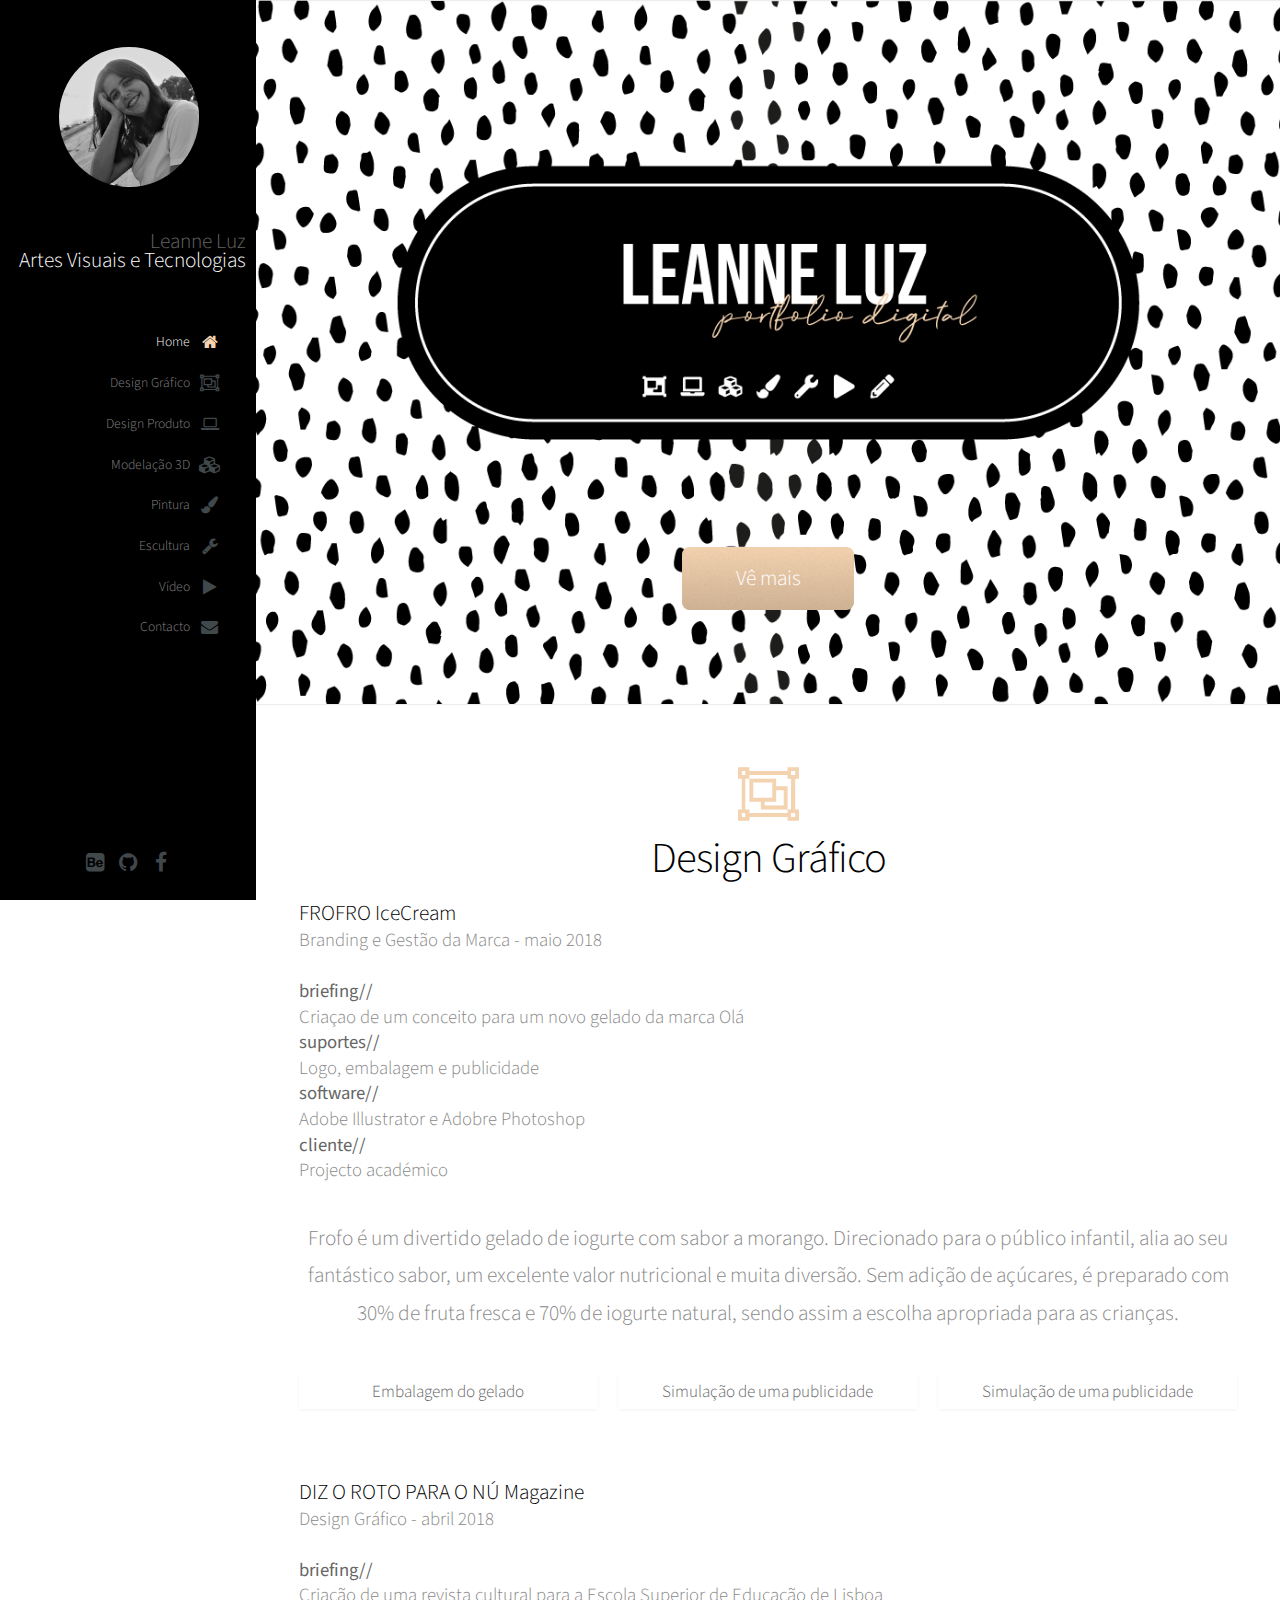
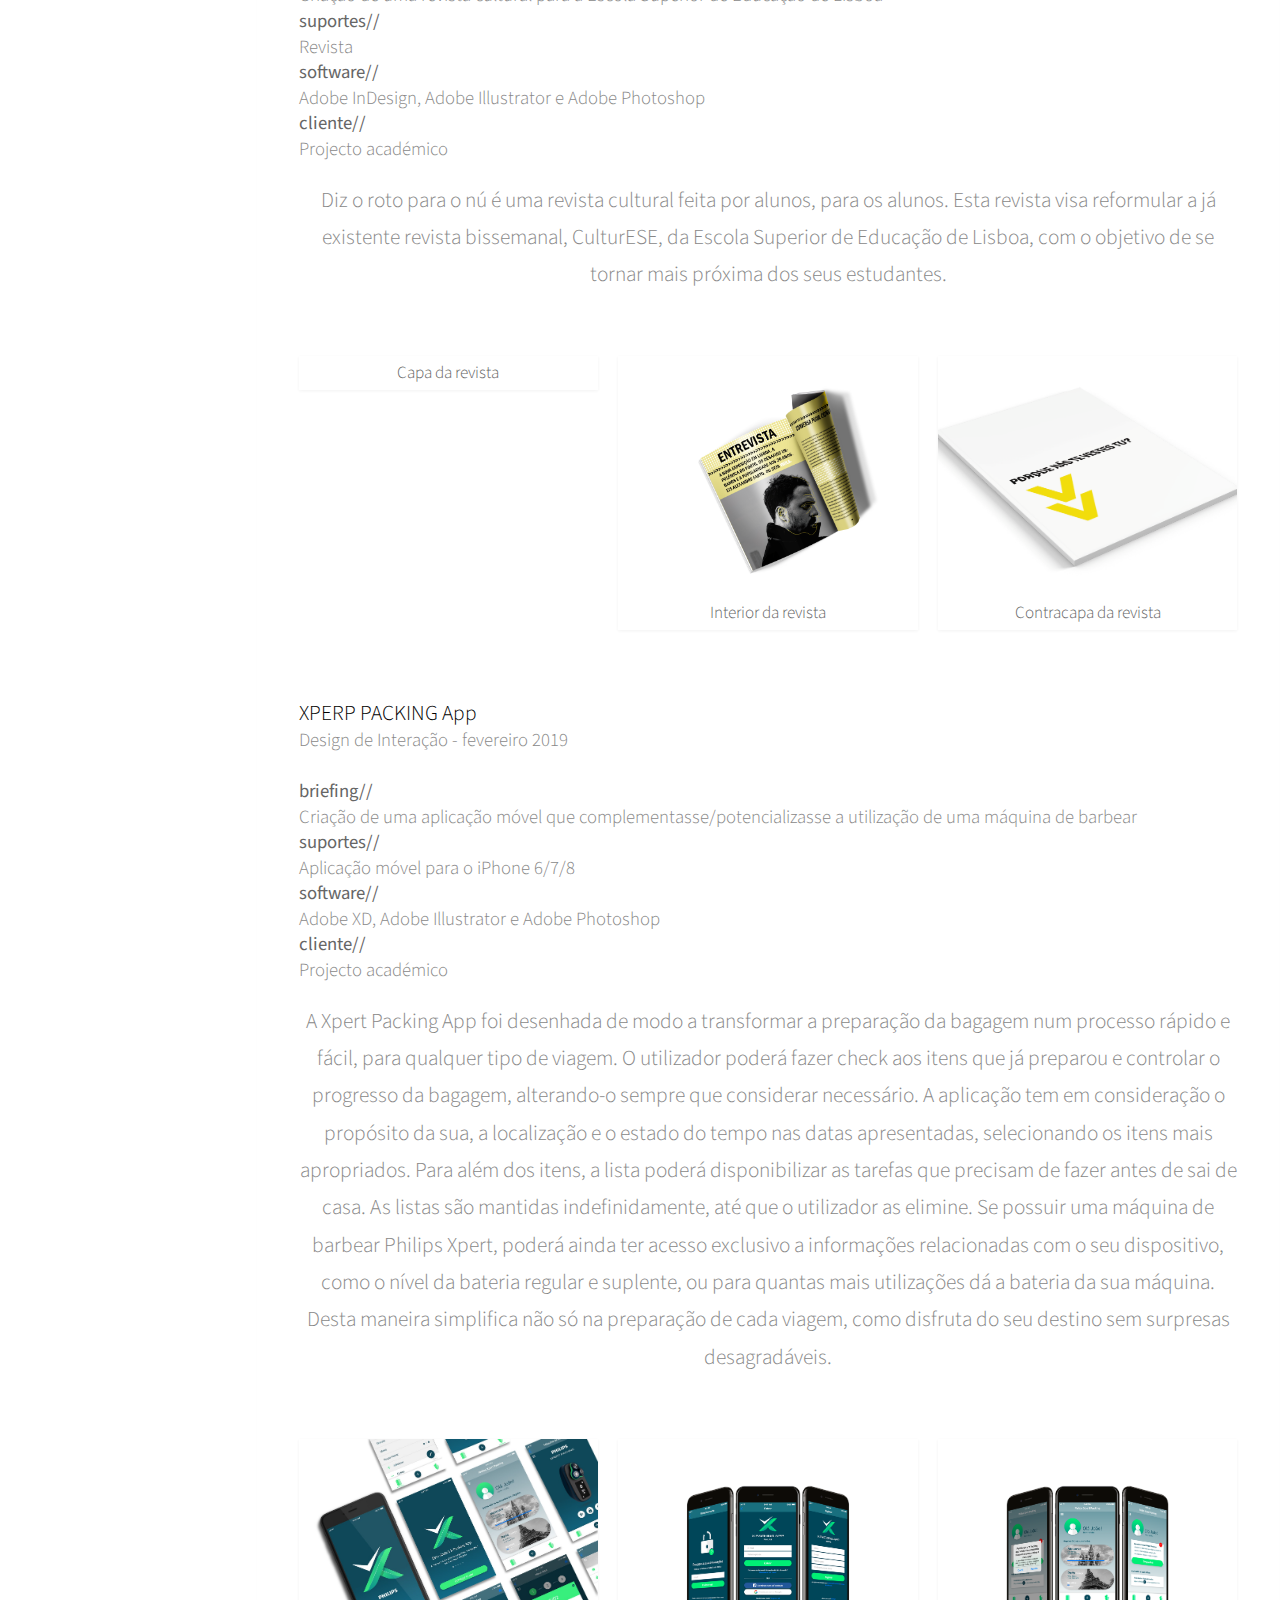
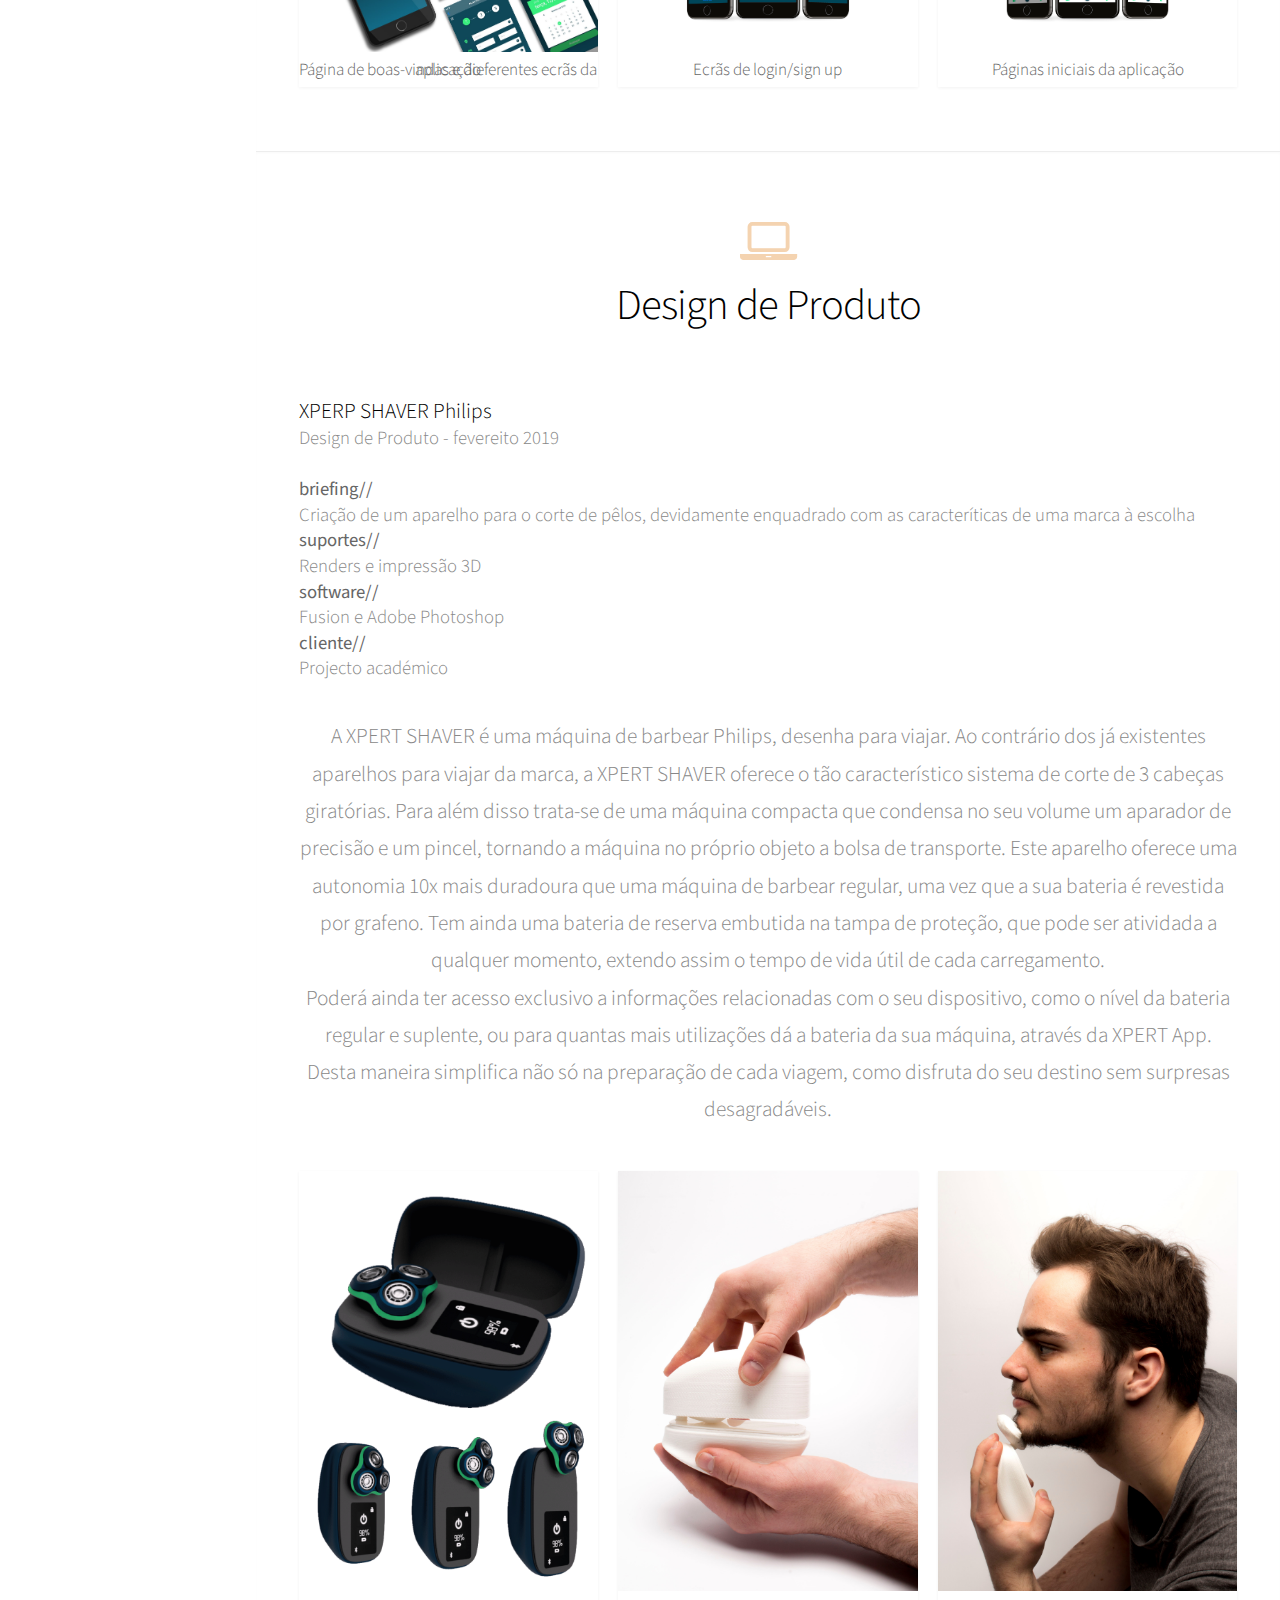
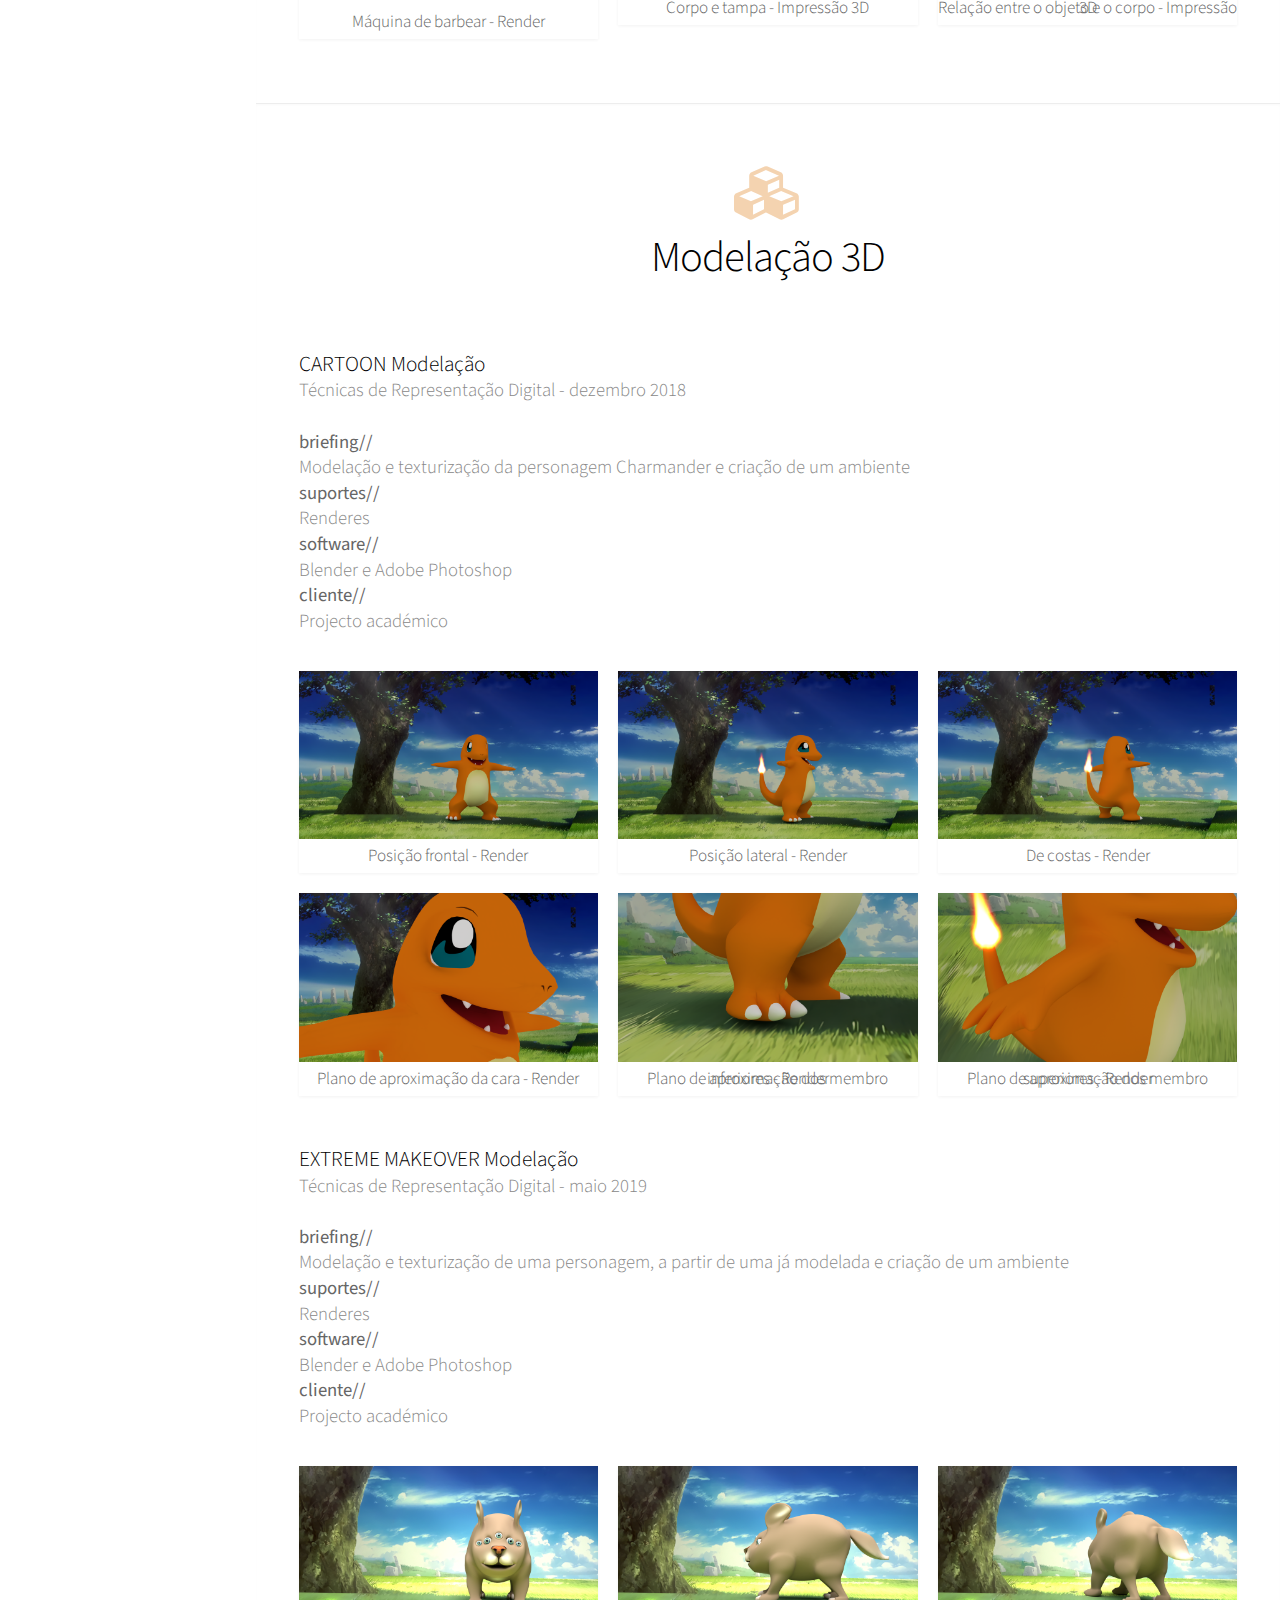
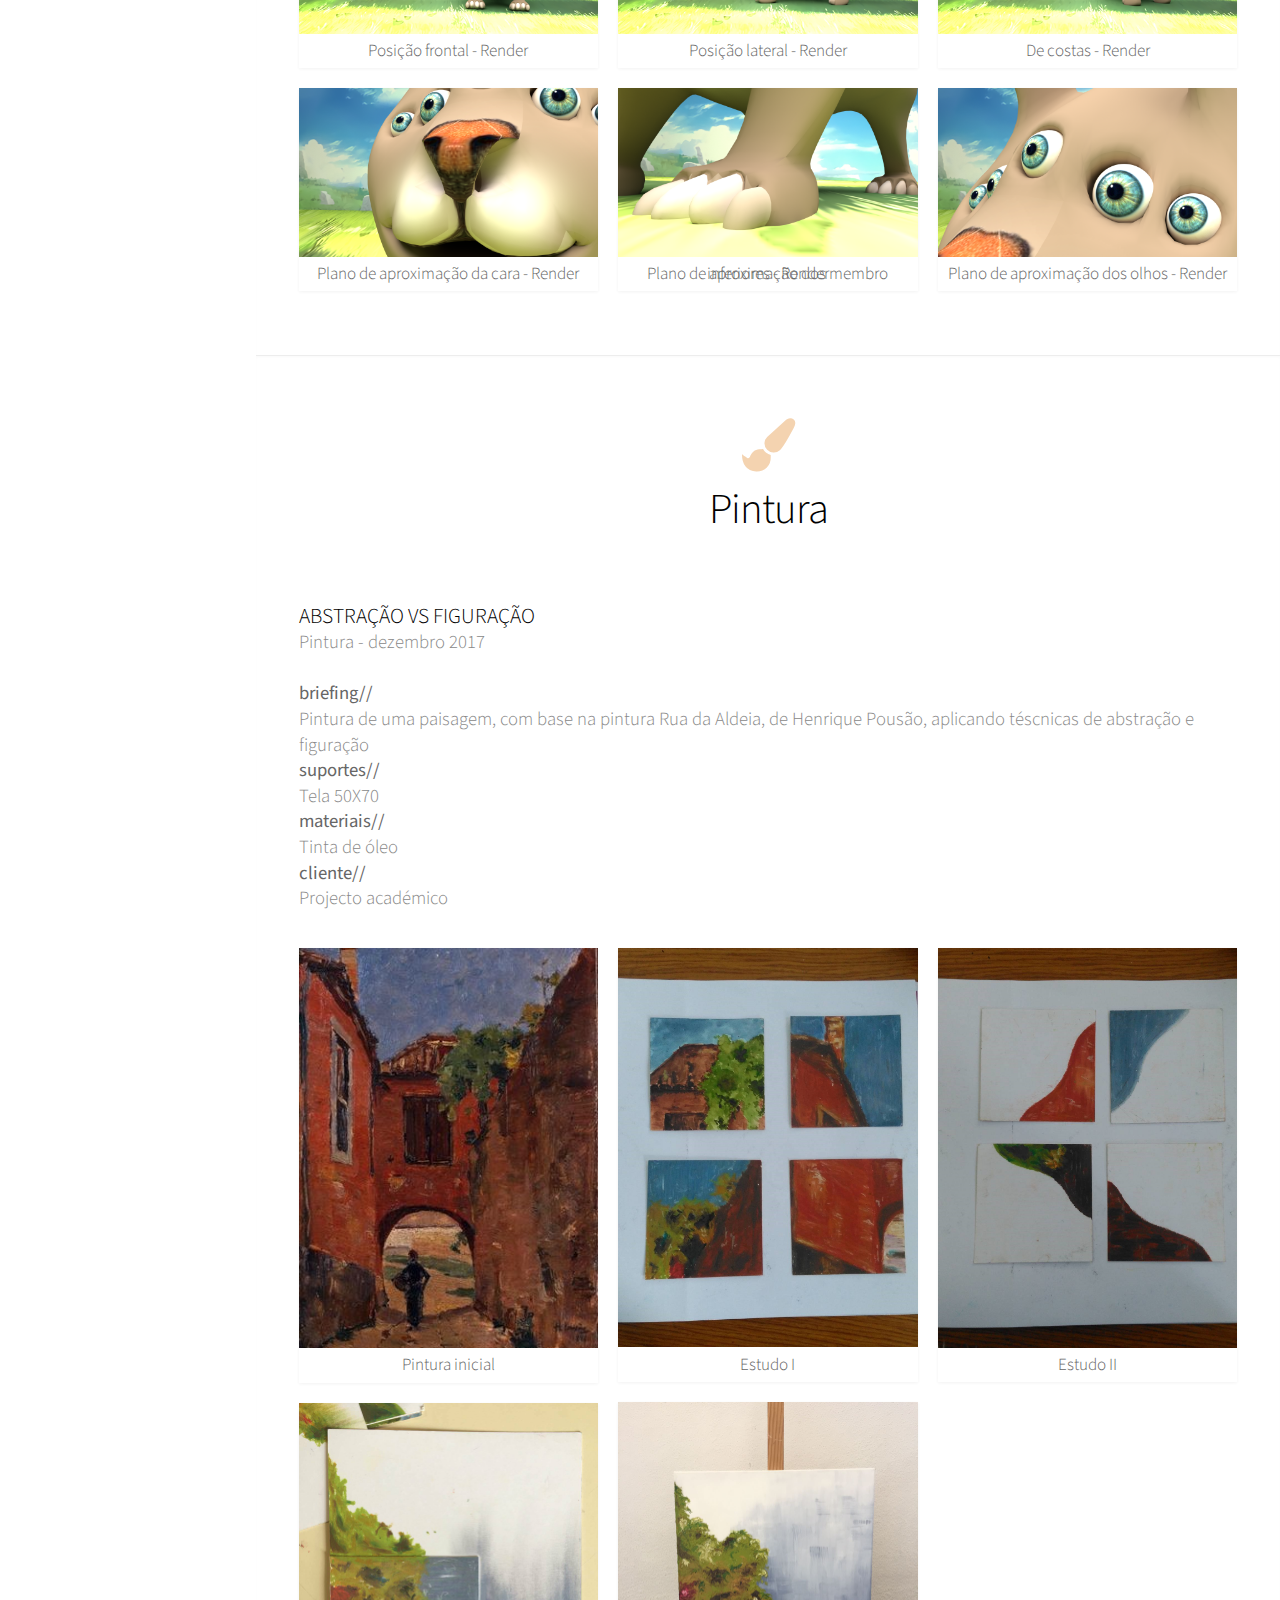
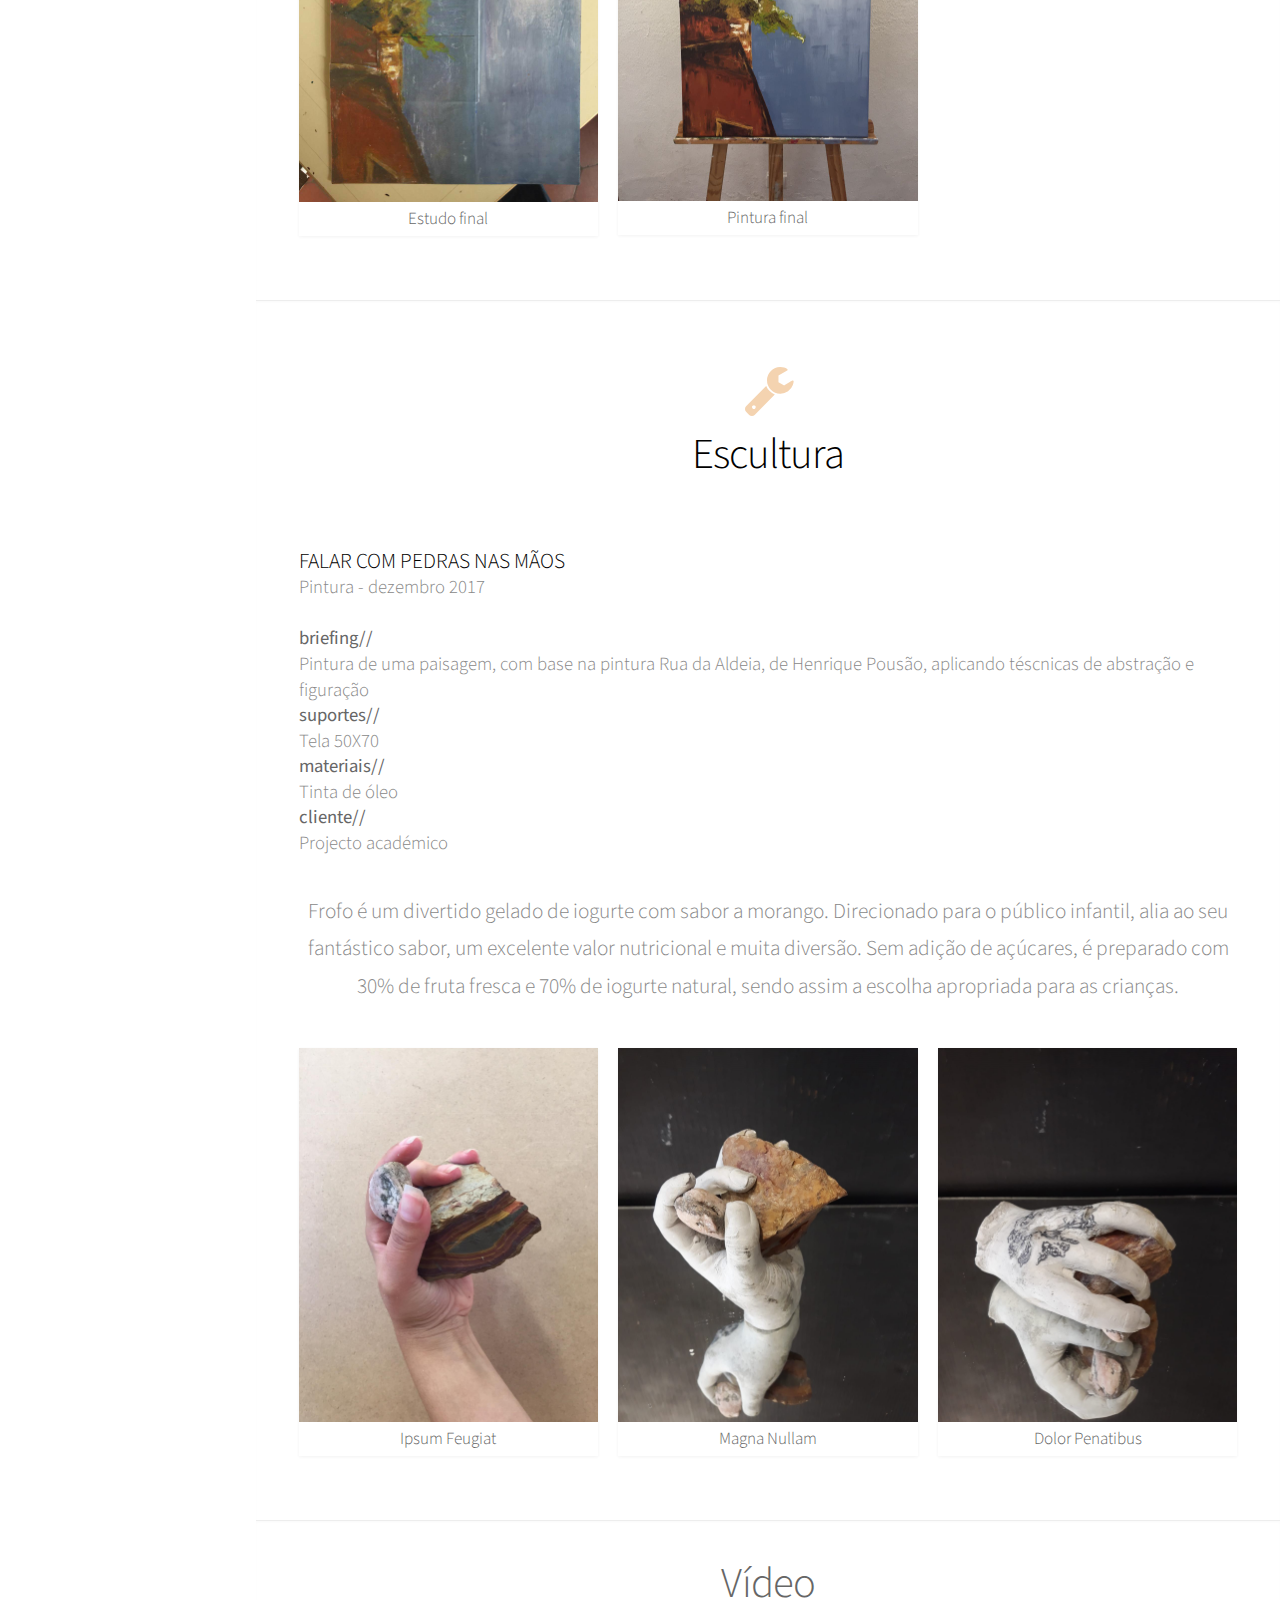
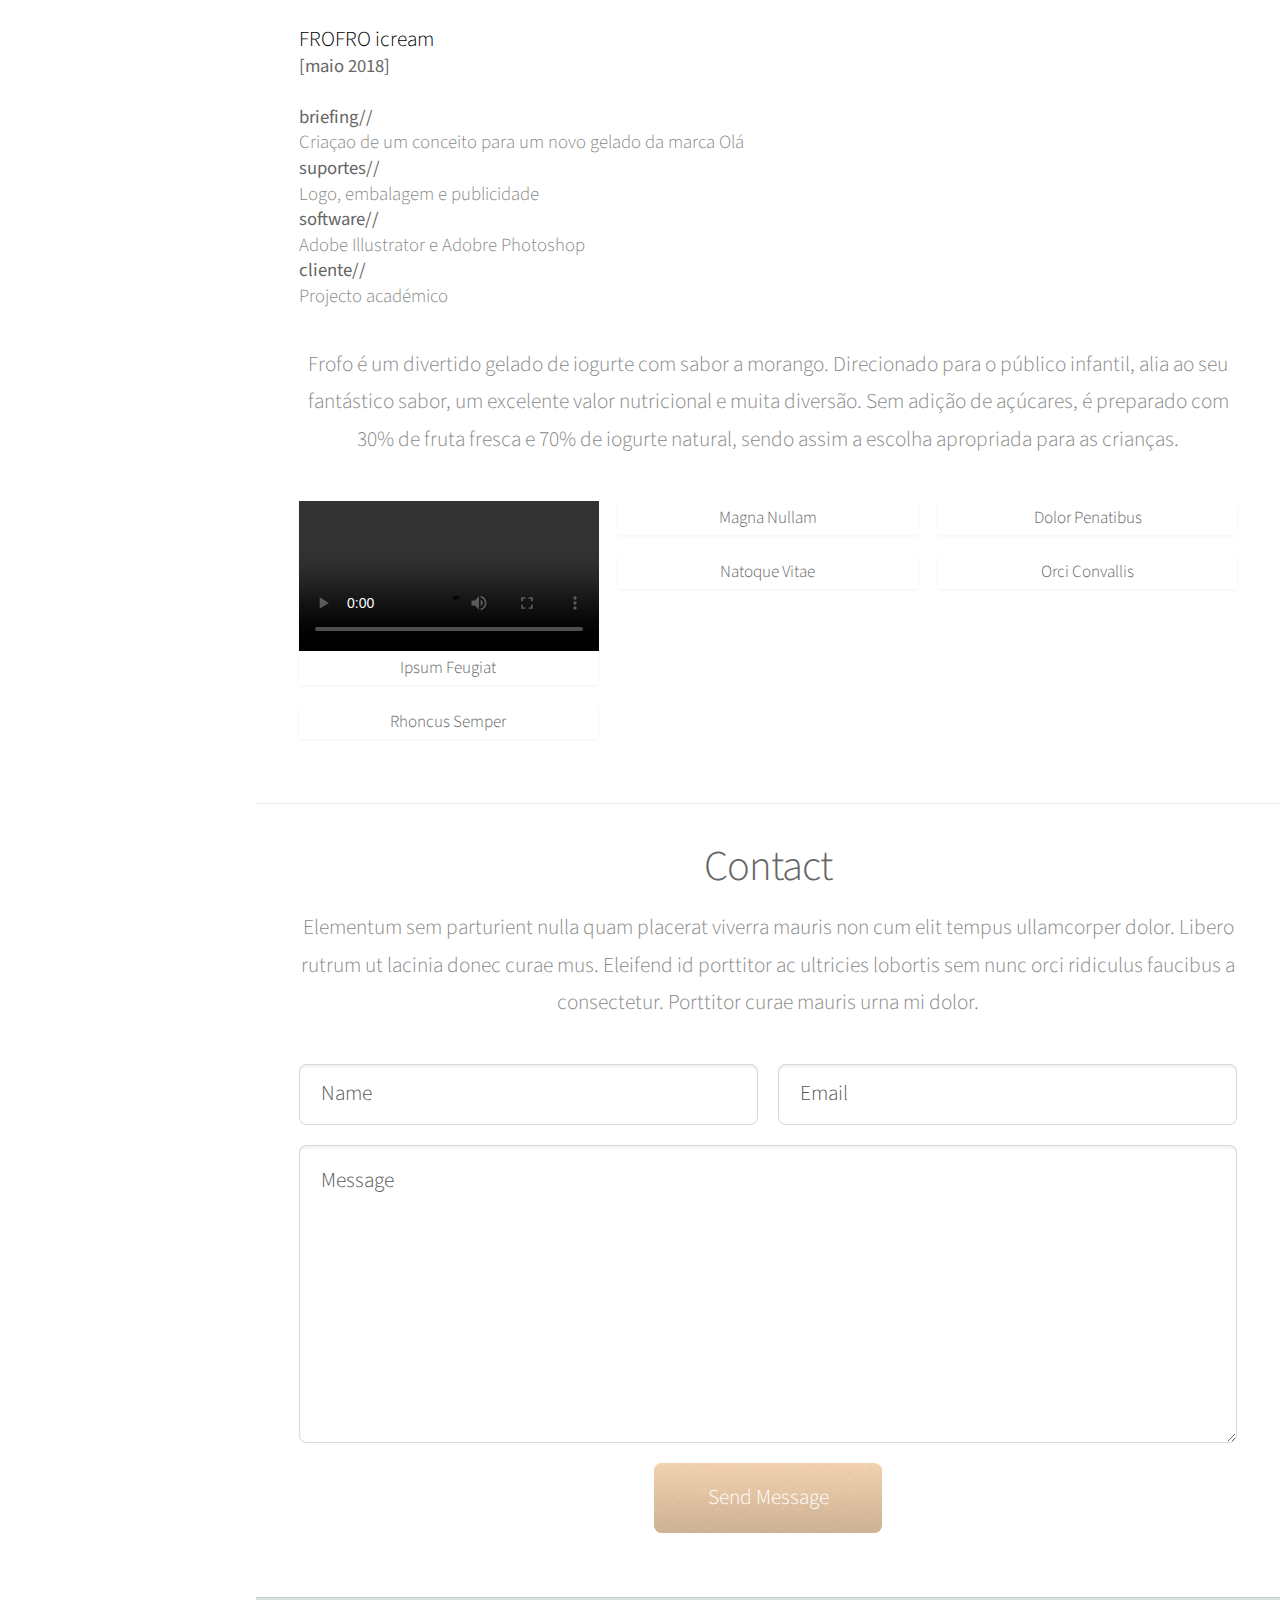
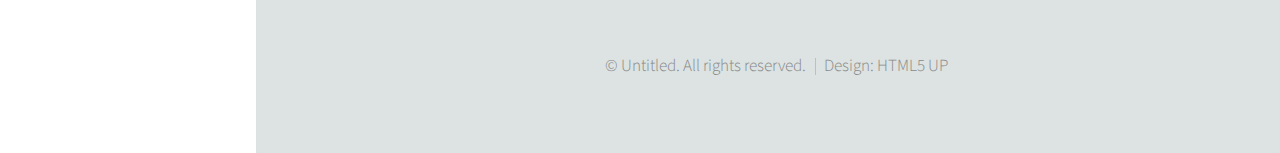
==== index.html @ b0414415 "Merge branch 'master' of https://github.com/ESELX/portfolio-leanneluz" ====
<!DOCTYPE HTML>
<!--
	Prologue by HTML5 UP
	html5up.net | @ajlkn
	Free for personal and commercial use under the CCA 3.0 license (html5up.net/license)
-->
<html>
	<head>
		<title>Leanne Luz Portfolio</title>
		<meta charset="utf-8" />
		<meta name="viewport" content="width=device-width, initial-scale=1, user-scalable=no" />
		<link rel="stylesheet" href="assets/css/main.css" />
		<link rel="stylesheet" href="assets/css/meu.css" />
	</head>
	<body class="is-preload">

		<!-- Header -->
			<div id="header">

				<div class="top">

					<!-- Logo -->

						<div id="logo">
							<span class="image avatar48"><img src="images/avatar1.JPG" alt="" class="responsive"></img></span>
						<!--	<br><br><br><br><br> -->

						</div>

						<h1 id="title">Leanne Luz</h1>
						<p>Artes Visuais e Tecnologias</p>

					<!-- Nav -->
						<nav id="nav">
							<ul>
								<li><a href="#top" id="top-link"><span class="icon fa-home">Home</span></a></li>
								<li><a href="#graphic_design"><span class="icon fa-object-group">Design Gráfico</span></a></li>
								<li><a href="#product_design"><span class="icon fa-laptop">Design Produto</span></a></li>
								<li><a href="#3d_modelation"><span class="icon fa-cubes">Modelação 3D</span></a></li>
								<li><a href="#paiting"><span class="icon fa-paint-brush">Pintura</span></a></li>
								<li><a href="#sculpture"><span class="icon fa-wrench">Escultura</span></a></li>
								<li><a href="#video"><span class="icon fa-play">Vídeo</span></a></li>
								<li><a href="#contact" id="contact-link"><span class="icon fa-envelope">Contacto</span></a></li>

								<!--	<li><a href="#portfolio" id="portfolio-link"><span class="icon fa-th">Portfolio</span></a></li>-->
							</ul>
						</nav>

				</div>

				<div class="bottom">

					<!-- Social Icons -->
						<ul class="icons">
							<li><a href="https://www.behance.net/luzleannecf6d" target="_blank" class="icon fa-behance-square"><span class="label">Behance</span></a></li>
							<li><a href="https://github.com/leanneluz" target="_blank" class="icon fa-github"><span class="label">Github</span></a></li>
							<li><a href="https://www.facebook.com/leanne.luz" target="_blank" class="icon fa-facebook"><span class="label">Facebook</span></a></li>
						</ul>

				</div>

			</div>

		<!-- Main -->
			<div id="main">

				<!-- Intro -->
					<section id="top" class="one dark cover">
						<div class="container">

						<br>
						<br>
						<br>
						<br>
						<br>
						<br>
						<br>
						<br>
						<br>
						<br>
						<br>

							<footer>
								<a href="#graphic_design" class="button scrolly">Vê mais</a>
							</footer>

						</div>
					</section>

				<!-- Graphic Design -->
					<section id="graphic_design" class="two">
						<div class="container">

							<header>

								<h2><strong style="color:#F4D3B0"><span class="icon fa-object-group"></spam></strong></h2> <br><h2><strong id="design-txt"strong style="color:black">Design Gráfico</strong></h2>
							</header>

							<div style="line-height: 1.2;" align="left">
								<strong style="color:black">FROFRO IceCream</strong>
								<br>
								<a style="font-size:14pt;">Branding e Gestão da Marca - maio 2018</a>
								<br>
								<br>
								<strong class="subTitle">briefing//</strong>
								<br>
								<a style="font-size:14pt;">Criaçao de um conceito para um novo gelado da marca Olá</a>
								<br>
								<strong class="subTitle">suportes//</strong>
								<br>
								<a style="font-size:14pt;">Logo, embalagem e publicidade</a>
								<br>
								<strong class="subTitle">software//</strong>
								<br>
								<a style="font-size:14pt;">Adobe Illustrator e Adobre Photoshop</a>
								<br>
								<strong class="subTitle">cliente//</strong>
								<br>
								<a style="font-size:14pt;">Projecto académico</a>
							</div>

							<br>

							<p>Frofo é um divertido gelado de iogurte com sabor a morango.
								Direcionado para o público infantil, alia ao seu fantástico sabor, um excelente
								valor nutricional e muita diversão. Sem adição de açúcares, é preparado com
								30% de fruta fresca e 70% de iogurte natural, sendo assim a escolha apropriada
								para as crianças.</p>

							<div class="row">
								<div class="col-4 col-12-mobile">
									<article class="item">
										<a class="image fit"><img class="myImg" onclick="imagePopup(this, 'Embalagem do gelado')" src="images/frofro/PACKAGING_final.png" alt="" /></a>
										<header>
											<h3>Embalagem do gelado</h3>
										</header>
									</article>
								</div>
								<div class="col-4 col-12-mobile">
									<article class="item">
										<a class="image fit"><img class="myImg" onclick="imagePopup(this, 'Mupi')" src="images/frofro/Mupi.png" alt="" /></a>
										<header>
											<h3>Simulação de uma publicidade</h3>
										</header>
									</article>
								</div>
								<div class="col-4 col-12-mobile">
									<article class="item">
										<a class="image fit"><img class="myImg" onclick="imagePopup(this, 'Outdoor')" src="images/frofro/Outdoor.png" alt="" /></a>
										<header>
											<h3>Simulação de uma publicidade</h3>
										</header>
								</div>


								<div style="line-height: 1.2;" align="left">
									<strong style="color:black"><br><br>DIZ O ROTO PARA O NÚ Magazine</strong>
									<br>
									<a style="font-size:14pt;">Design Gráfico - abril 2018</a>
									<br>
									<br>
									<strong class="subTitle">briefing//</strong>
									<br>
									<a style="font-size:14pt;">Criação de uma revista cultural para a Escola Superior de Educação de Lisboa</a>
									<br>
									<strong class="subTitle">suportes//</strong>
									<br>
									<a style="font-size:14pt;">Revista</a>
									<br>
									<strong class="subTitle">software//</strong>
									<br>
									<a style="font-size:14pt;">Adobe InDesign, Adobe Illustrator e Adobe Photoshop</a>
									<br>
									<strong class="subTitle">cliente//</strong>
									<br>
									<a style="font-size:14pt;">Projecto académico</a>
								</div>

								<br>

								<p>Diz o roto para o nú é uma revista cultural feita por alunos, para os alunos.
									 Esta revista visa reformular a já existente revista bissemanal, CulturESE,
									 da Escola Superior de Educação de Lisboa, com o objetivo de se tornar mais próxima
									 dos seus estudantes.</p>

								<div class="row">
									<div class="col-4 col-12-mobile">
										<article class="item">
											<a class="image fit"><img class="myImg" onclick="imagePopup(this, 'Capa da revista')" src="images/revista1.png" alt="" /></a>
											<header>
												<h3>Capa da revista</h3>
											</header>
										</article>
									</div>
									<div class="col-4 col-12-mobile">
										<article class="item">
											<a class="image fit"><img class="myImg" onclick="imagePopup(this, 'Interior da revista')" src="images/revista2.png" alt="" /></a>
											<header>
												<h3>Interior da revista</h3>
											</header>
										</article>
									</div>
									<div class="col-4 col-12-mobile">
										<article class="item">
											<a class="image fit"><img class="myImg" onclick="imagePopup(this, 'Contracapa da revista')" src="images/revista3.png" alt="" /></a>
											<header>
												<h3>Contracapa da revista</h3>
											</header>
									</div>

									<div style="line-height: 1.2;" align="left">
										<strong style="color:black"><br><br>XPERP PACKING App</strong>
										<br>
										<a style="font-size:14pt;">Design de Interação - fevereiro 2019</a>
										<br>
										<br>
										<strong class="subTitle">briefing//</strong>
										<br>
										<a style="font-size:14pt;">Criação de uma aplicação móvel que complementasse/potencializasse a utilização de uma máquina de barbear</a>
										<br>
										<strong class="subTitle">suportes//</strong>
										<br>
										<a style="font-size:14pt;">Aplicação móvel para o iPhone 6/7/8</a>
										<br>
										<strong class="subTitle">software//</strong>
										<br>
										<a style="font-size:14pt;">Adobe XD, Adobe Illustrator e Adobe Photoshop</a>
										<br>
										<strong class="subTitle">cliente//</strong>
										<br>
										<a style="font-size:14pt;">Projecto académico</a>
									</div>

									<br>

									<p>A Xpert Packing App foi desenhada de modo a transformar a preparação da bagagem num processo rápido e fácil, para qualquer tipo de viagem.
										O utilizador poderá fazer check aos itens que já preparou e controlar o progresso da bagagem, alterando-o sempre que considerar necessário.
										A aplicação tem em consideração o propósito da sua, a localização e o estado do tempo nas datas apresentadas, selecionando os itens mais apropriados.
										Para além dos itens, a lista poderá disponibilizar as tarefas que precisam de fazer antes de sai de casa. As listas são mantidas indefinidamente, até
										que o utilizador as elimine. Se possuir uma máquina de barbear Philips Xpert, poderá ainda ter acesso exclusivo a informações relacionadas com o seu dispositivo, como o nível da bateria regular e suplente, ou para quantas mais utilizações dá a bateria da sua máquina. Desta maneira simplifica não só na preparação de cada viagem, como disfruta do seu destino sem surpresas desagradáveis.
</p>

									<div class="row">
										<div class="col-4 col-12-mobile">
											<article class="item">
												<a class="image fit"><img class="myImg" onclick="imagePopup(this, 'Página de boas-vindas e dieferentes ecrãs da aplicação')" src="images/1.jpg" alt="" /></a>
												<header>
													<h3>Página de boas-vindas e dieferentes ecrãs da aplicação</h3>
												</header>
											</article>
										</div>
										<div class="col-4 col-12-mobile">
											<article class="item">
												<a class="image fit"><img class="myImg" onclick="imagePopup(this, 'Ecrãs de login/sign up')" src="images/2.png" alt="" /></a>
												<header>
													<h3>Ecrãs de login/sign up</h3>
												</header>
											</article>
										</div>
										<div class="col-4 col-12-mobile">
											<article class="item">
												<a class="image fit"><img class="myImg" onclick="imagePopup(this, 'Páginas iniciais da aplicação')" src="images/ccccc.png" alt="" /></a>
												<header>
													<h3>Páginas iniciais da aplicação</h3>
												</header>
										</div>
						</div>
					</section>


				<!-- Product Design -->
					<section id="product_design" class="three">
						<div class="container">

							<header>
								<h2><strong style="color:#F4D3B0"><span class="icon fa-laptop"></spam></strong></h2> <br><h2><strong style="color:black">Design de Produto</strong></h2>
							</header>

							<div style="line-height: 1.2;" align="left">
								<strong style="color:black"><br><br>XPERP SHAVER Philips</strong>
								<br>
								<a style="font-size:14pt;">Design de Produto - fevereito 2019</a>
								<br>
								<br>
								<strong class="subTitle">briefing//</strong>
								<br>
								<a style="font-size:14pt;">Criação de um aparelho para o corte de pêlos, devidamente enquadrado com as caracteríticas de uma marca à escolha</a>
								<br>
								<strong class="subTitle">suportes//</strong>
								<br>
								<a style="font-size:14pt;">Renders e impressão 3D</a>
								<br>
								<strong class="subTitle">software//</strong>
								<br>
								<a style="font-size:14pt;">Fusion e Adobe Photoshop</a>
								<br>
								<strong class="subTitle">cliente//</strong>
								<br>
								<a style="font-size:14pt;">Projecto académico</a>
							</div>

							<br>

							<p>A XPERT SHAVER é uma máquina de barbear Philips, desenha para viajar. Ao contrário dos já existentes aparelhos para viajar da marca, a XPERT SHAVER
								oferece o tão característico sistema de corte de 3 cabeças giratórias. Para além disso trata-se de uma máquina compacta que condensa no seu volume
								um aparador de precisão e um pincel, tornando a máquina no próprio objeto a bolsa de transporte. Este aparelho oferece uma autonomia 10x mais duradoura que uma
								máquina de barbear regular, uma vez que a sua bateria é revestida por grafeno. Tem ainda uma bateria de reserva embutida na tampa de proteção, que pode
								ser atividada a qualquer momento, extendo assim o tempo de vida útil de cada carregamento.<br>
							  Poderá ainda ter acesso exclusivo a informações relacionadas com o seu dispositivo, como o nível da bateria regular e suplente, ou para quantas mais utilizações
								dá a bateria da sua máquina, através da XPERT App. Desta maneira simplifica não só na preparação de cada viagem, como disfruta do seu destino sem surpresas
								desagradáveis.</p>

								<div class="row">
									<div class="col-4 col-12-mobile">
										<article class="item">
											<a class="image fit"><img class="myImg" onclick="imagePopup(this, 'Máquina de barbear - Render')" src="images/Untitled-1.png" alt="" /></a>
											<header>
												<h3>Máquina de barbear - Render</h3>
											</header>
										</article>
									</div>
									<div class="col-4 col-12-mobile">
										<article class="item">
											<a class="image fit"><img class="myImg" onclick="imagePopup(this, 'Corpo e tampa - Impressão 3D')" src="images/_MG_6434.JPG" alt="" /></a>
											<header>
												<h3>Corpo e tampa - Impressão 3D</h3>
											</header>
										</article>
									</div>
									<div class="col-4 col-12-mobile">
										<article class="item">
											<a class="image fit"><img class="myImg" onclick="imagePopup(this, 'Relação entre o objeto e o corpo - Impressão 3D')" src="images/_MG_6450.JPG" alt="" /></a>
											<header>
												<h3>Relação entre o objeto e o corpo - Impressão 3D</h3>
											</header>
									</div>
						</div>
					</section>

				<!-- 3D Modelation -->
					<section id="3d_modelation" class="four">
						<div class="container">

							<header>
								<h2><strong style="color:#F4D3B0"><span class="icon fa-cubes"></spam></strong></h2> <br><h2><strong style="color:black">Modelação 3D</strong></h2>
							</header>

							<div style="line-height: 1.2;" align="left">
								<strong style="color:black"><br><br>CARTOON Modelação</strong>
								<br>
								<a style="font-size:14pt;">Técnicas de Representação Digital - dezembro 2018</a>
								<br>
								<br>
								<strong class="subTitle">briefing//</strong>
								<br>
								<a style="font-size:14pt;">Modelação e texturização da personagem Charmander e criação de um ambiente</a>
								<br>
								<strong class="subTitle">suportes//</strong>
								<br>
								<a style="font-size:14pt;">Renderes</a>
								<br>
								<strong class="subTitle">software//</strong>
								<br>
								<a style="font-size:14pt;">Blender e Adobe Photoshop</a>
								<br>
								<strong class="subTitle">cliente//</strong>
								<br>
								<a style="font-size:14pt;">Projecto académico</a>
							</div>

							<br>

							<div class="row">
								<div class="col-4 col-12-mobile">
									<article class="item">
										<a class="image fit"><img class="myImg" onclick="imagePopup(this, 'Personagem completa renderizada, inserida num ambiente - posição frontal.')" src="images/4.png" alt="" /></a>
										<header>
											<h3>Posição frontal - Render</h3>
										</header>
									</article>
									<article class="item">
										<a class="image fit"><img class="myImg" onclick="imagePopup(this, 'Plano de aproximação da personagem, onde se podem ver os pormenores de modelação e texturização dos olhos, boca e dentes.')" src="images/8.png" alt="" /></a>
										<header>
											<h3>Plano de aproximação da cara - Render</h3>
										</header>
									</article>
								</div>
								<div class="col-4 col-12-mobile">
									<article class="item">
										<a class="image fit"><img class="myImg" onclick="imagePopup(this, 'Personagem completa renderizada, inserida num ambiente - posição lateral.')" src="images/5.png" alt="" /></a>
										<header>
											<h3>Posição lateral - Render</h3>
										</header>
									</article>
									<article class="item">
										<a class="image fit"><img class="myImg" onclick="imagePopup(this, 'Plano de aproximação da personagem, onde se podem ver os pormenores de modelação e texturização dos pés e unhas.')" src="images/9.png" alt="" /></a>
										<header>
											<h3>Plano de aproximação dos membro inferiores - Render</h3>
										</header>
									</article>
								</div>
								<div class="col-4 col-12-mobile">
									<article class="item">
										<a class="image fit"><img class="myImg" onclick="imagePopup(this, 'Personagem completa renderizada, inserida num ambiente - de costas.')" src="images/6.png" alt="" /></a>
										<header>
											<h3>De costas - Render</h3>
										</header>
									</article>
									<article class="item">
										<a class="image fit"><img class="myImg" onclick="imagePopup(this, 'Plano de aproximação da personagem, onde se podem ver os pormenores de modelação e texturização das mãos e chama.')" src="images/10.png" alt="" /></a>
										<header>
											<h3>Plano de aproximação dos membro superiores - Render</h3>
										</header>
									</article>
								</div>
							</div>

							<div style="line-height: 1.2;" align="left">
								<strong style="color:black"><br><br>EXTREME MAKEOVER Modelação</strong>
								<br>
								<a style="font-size:14pt;">Técnicas de Representação Digital - maio 2019</a>
								<br>
								<br>
								<strong class="subTitle">briefing//</strong>
								<br>
								<a style="font-size:14pt;">Modelação e texturização de uma personagem, a partir de uma já modelada e criação de um ambiente</a>
								<br>
								<strong class="subTitle">suportes//</strong>
								<br>
								<a style="font-size:14pt;">Renderes</a>
								<br>
								<strong class="subTitle">software//</strong>
								<br>
								<a style="font-size:14pt;">Blender e Adobe Photoshop</a>
								<br>
								<strong class="subTitle">cliente//</strong>
								<br>
								<a style="font-size:14pt;">Projecto académico</a>
							</div>

							<br>

							<div class="row">
								<div class="col-4 col-12-mobile">
									<article class="item">
										<a class="image fit"><img class="myImg" onclick="imagePopup(this, 'Personagem completa renderizada, inserida num ambiente - posição frontal.')" src="images/render_fente.png" alt="" /></a>
										<header>
											<h3>Posição frontal - Render</h3>
										</header>
									</article>
									<article class="item">
										<a class="image fit"><img class="myImg" onclick="imagePopup(this, 'Plano de aproximação da personagem, onde se podem ver os pormenores de modelação e texturização do focinho.')" src="images/render_pormenor focinho.png" alt="" /></a>
										<header>
											<h3>Plano de aproximação da cara - Render</h3>
										</header>
									</article>
								</div>
								<div class="col-4 col-12-mobile">
									<article class="item">
										<a class="image fit"><img class="myImg" onclick="imagePopup(this, 'Personagem completa renderizada, inserida num ambiente - posição lateral.')" src="images/render_lado.png" alt="" /></a>
										<header>
											<h3>Posição lateral - Render</h3>
										</header>
									</article>
									<article class="item">
										<a class="image fit"><img class="myImg" onclick="imagePopup(this, 'Plano de aproximação da personagem, onde se podem ver os pormenores de modelação e texturização dos pés e unhas.')" src="images/render_pormenor patas.png" alt="" /></a>
										<header>
											<h3>Plano de aproximação dos membro inferiores - Render</h3>
										</header>
									</article>
								</div>
								<div class="col-4 col-12-mobile">
									<article class="item">
										<a class="image fit"><img class="myImg" onclick="imagePopup(this, 'Personagem completa renderizada, inserida num ambiente - de costas.')" src="images/render_trás.png" alt="" /></a>
										<header>
											<h3>De costas - Render</h3>
										</header>
									</article>
									<article class="item">
										<a class="image fit"><img class="myImg" onclick="imagePopup(this, 'Plano de aproximação da personagem, onde se podem ver os pormenores de modelação e texturização dos olhos.')" src="images/render_pormenor olhos.png" alt="" /></a>
										<header>
											<h3>Plano de aproximação dos olhos - Render</h3>
										</header>
									</article>
								</div>
							</div>

						</div>
					</section>

				<!-- Paiting -->
					<section id="paiting" class="five">
						<div class="container">

							<header>
								<h2><strong style="color:#F4D3B0"><span class="icon fa-paint-brush"></spam></strong></h2> <br><h2><strong style="color:black">Pintura</strong></h2>
							</header>

							<div style="line-height: 1.2;" align="left">
								<strong style="color:black"><br><br>ABSTRAÇÃO VS FIGURAÇÃO</strong>
								<br>
								<a style="font-size:14pt;">Pintura - dezembro 2017</a>
								<br>
								<br>
								<strong class="subTitle">briefing//</strong>
								<br>
								<a style="font-size:14pt;">Pintura de uma paisagem, com base na pintura Rua da Aldeia, de Henrique Pousão, aplicando téscnicas de abstração e figuração</a>
								<br>
								<strong class="subTitle">suportes//</strong>
								<br>
								<a style="font-size:14pt;">Tela 50X70</a>
								<br>
								<strong class="subTitle">materiais//</strong>
								<br>
								<a style="font-size:14pt;">Tinta de óleo</a>
								<br>
								<strong class="subTitle">cliente//</strong>
								<br>
								<a style="font-size:14pt;">Projecto académico</a>
							</div>

							<br>

								<div class="row">
									<div class="col-4 col-12-mobile">
										<article class="item">
											<a class="image fit"><img class="myImg" onclick="imagePopup(this, 'Rua da Aldeia - Henrique Pousão')" src="images/RUA DE ALDEIA_HENRIQUE POUSÃO.jpg" alt="" /></a>
											<header>
												<h3>Pintura inicial</h3>
											</header>
										</article>
										<article class="item">
											<a class="image fit"><img class="myImg" onclick="imagePopup(this, 'Junção do Estudo I com o Estudo II - Pastel de óleo sobre cartolina.')" src="images/ESTUDO_2.1.jpg" alt="" /></a>
											<header>
												<h3>Estudo final</h3>
											</header>
										</article>
									</div>
									<div class="col-4 col-12-mobile">
										<article class="item">
											<a class="image fit"><img class="myImg" onclick="imagePopup(this, 'Pastel de óleo sobre cartolina')" src="images/ESTUDO_1.1.jpg" alt="" /></a>
											<header>
												<h3>Estudo I</h3>
											</header>
										</article>
										<article class="item">
											<a class="image fit"><img class="myImg" onclick="imagePopup(this, 'Óleo sobre tela')" src="images/P_8.jpeg" alt="" /></a>
											<header>
												<h3>Pintura final</h3>
											</header>
										</article>
									</div>
									<div class="col-4 col-12-mobile">
										<article class="item">
											<a class="image fit"><img class="myImg" onclick="imagePopup(this, 'Personagem completa renderizada, inserida num ambiente - de costas.')" src="images/ESTUDO_1.2.jpg" alt="" /></a>
											<header>
												<h3>Estudo II</h3>
											</header>
										</article>
									</div>
								</div>

						</div>
					</section>

				<!-- Sculpture -->
				<section id="sculpture" class="five">
					<div class="container">

						<header>
							<h2><strong style="color:#F4D3B0"><span class="icon fa-wrench"></spam></strong></h2> <br><h2><strong style="color:black">Escultura</strong></h2>
						</header>

						<div style="line-height: 1.2;" align="left">
							<strong style="color:black"><br><br>FALAR COM PEDRAS NAS MÃOS</strong>
							<br>
							<a style="font-size:14pt;">Pintura - dezembro 2017</a>
							<br>
							<br>
							<strong class="subTitle">briefing//</strong>
							<br>
							<a style="font-size:14pt;">Pintura de uma paisagem, com base na pintura Rua da Aldeia, de Henrique Pousão, aplicando téscnicas de abstração e figuração</a>
							<br>
							<strong class="subTitle">suportes//</strong>
							<br>
							<a style="font-size:14pt;">Tela 50X70</a>
							<br>
							<strong class="subTitle">materiais//</strong>
							<br>
							<a style="font-size:14pt;">Tinta de óleo</a>
							<br>
							<strong class="subTitle">cliente//</strong>
							<br>
							<a style="font-size:14pt;">Projecto académico</a>
						</div>

						<br>

							<p>Frofo é um divertido gelado de iogurte com sabor a morango.
								Direcionado para o público infantil, alia ao seu fantástico sabor, um excelente
								valor nutricional e muita diversão. Sem adição de açúcares, é preparado com
								30% de fruta fresca e 70% de iogurte natural, sendo assim a escolha apropriada
								para as crianças.</p>

							<div class="row">
								<div class="col-4 col-12-mobile">
									<article class="item">
										<a class="image fit"><img class="myImg" onclick="imagePopup(this, 'Ipsum Feugiat')" src="images/WhatsApp Image 2018-12-16 at 16.18.36 (1).jpeg" alt="" /></a>
										<header>
											<h3>Ipsum Feugiat</h3>
										</header>
									</article>
								</div>
								<div class="col-4 col-12-mobile">
									<article class="item">
										<a href="#" class="image fit"><img class="myImg" onclick="imagePopup(this, 'Rhoncus Semper')" src="images/WhatsApp Image 2018-12-29 at 13.42.04 (1).jpeg" alt="" /></a>
										<header>
											<h3>Magna Nullam</h3>
										</header>
									</article>
								</div>
								<div class="col-4 col-12-mobile">
									<article class="item">
										<a href="#" class="image fit"><img class="myImg" onclick="imagePopup(this, 'Rhoncus Semper')" src="images/_MG_8521.JPG" alt="" /></a>
										<header>
											<h3>Dolor Penatibus</h3>
										</header>
									</article>
								</div>
							</div>

						</div>
					</section>

				<!-- Video -->
					<section id="video" class="seven">
									<div class="container">

										<header>
											<h2>Vídeo</h2>
										</header>

										<div style="line-height: 1.2;" align="left">
											<strong style="color:black">FROFRO icream</strong>
											<br>
											<strong class="subTitle">[maio 2018]</strong>
											<br>
											<br>
											<strong class="subTitle">briefing//</strong>
											<br>
											<a style="font-size:14pt;">Criaçao de um conceito para um novo gelado da marca Olá</a>
											<br>
											<strong class="subTitle">suportes//</strong>
											<br>
											<a style="font-size:14pt;">Logo, embalagem e publicidade</a>
											<br>
											<strong class="subTitle">software//</strong>
											<br>
											<a style="font-size:14pt;">Adobe Illustrator e Adobre Photoshop</a>
											<br>
											<strong class="subTitle">cliente//</strong>
											<br>
											<a style="font-size:14pt;">Projecto académico</a>
										</div>

										<br>

										<p>Frofo é um divertido gelado de iogurte com sabor a morango.
											Direcionado para o público infantil, alia ao seu fantástico sabor, um excelente
											valor nutricional e muita diversão. Sem adição de açúcares, é preparado com
											30% de fruta fresca e 70% de iogurte natural, sendo assim a escolha apropriada
											para as crianças.</p>

										<div class="row">
											<div class="col-4 col-12-mobile">
												<article class="item">
														<video class="image fit" controls>
																<source src="images/2017288__Leanne Luz_Nostalgia.mp4" type="video/mp4">
														</video>
													<header>
														<h3>Ipsum Feugiat</h3>
													</header>
												</article>
												<article class="item">
													<a class="image fit"><img class="myImg" onclick="imagePopup(this, 'Rhoncus Semper')" src="images/frofro/Outdoor.png" alt="" /></a>
													<header>
														<h3>Rhoncus Semper</h3>
													</header>
												</article>
											</div>
											<div class="col-4 col-12-mobile">
												<article class="item">
													<a href="#" class="image fit"><img class="myImg" onclick="imagePopup(this, 'Rhoncus Semper')" src="images/frofro/Outdoor.png" alt="" /></a>
													<header>
														<h3>Magna Nullam</h3>
													</header>
												</article>
												<article class="item">
													<a href="#" class="image fit"><img class="myImg" onclick="imagePopup(this, 'Rhoncus Semper')" src="images/frofro/Outdoor.png" alt="" /></a>
													<header>
														<h3>Natoque Vitae</h3>
													</header>
												</article>
											</div>
											<div class="col-4 col-12-mobile">
												<article class="item">
													<a href="#" class="image fit"><img class="myImg" onclick="imagePopup(this, 'Rhoncus Semper')" src="images/pic06.jpg" alt="" /></a>
													<header>
														<h3>Dolor Penatibus</h3>
													</header>
												</article>
												<article class="item">
													<a href="#" class="image fit"><img class="myImg" onclick="imagePopup(this, 'Rhoncus Semper')" src="images/pic07.jpg" alt="" /></a>
													<header>
														<h3>Orci Convallis</h3>
													</header>
												</article>
											</div>
										</div>

									</div>
								</section>

				<!-- Contact -->
					<section id="contact" class="eight">
						<div class="container">

							<header>
								<h2>Contact</h2>
							</header>

							<p>Elementum sem parturient nulla quam placerat viverra
							mauris non cum elit tempus ullamcorper dolor. Libero rutrum ut lacinia
							donec curae mus. Eleifend id porttitor ac ultricies lobortis sem nunc
							orci ridiculus faucibus a consectetur. Porttitor curae mauris urna mi dolor.</p>

							<form method="post" action="#">
								<div class="row">
									<div class="col-6 col-12-mobile"><input type="text" name="name" placeholder="Name" /></div>
									<div class="col-6 col-12-mobile"><input type="text" name="email" placeholder="Email" /></div>
									<div class="col-12">
										<textarea name="message" placeholder="Message"></textarea>
									</div>
									<div class="col-12">
										<input type="submit" value="Send Message" />
									</div>
								</div>
							</form>

						</div>
					</section>

			</div>

		<!-- Footer -->
			<div id="footer">

				<!-- Copyright -->
					<ul class="copyright">
						<li>&copy; Untitled. All rights reserved.</li><li>Design: <a href="http://html5up.net">HTML5 UP</a></li>
					</ul>

			</div>

			<!-- The Modal -->
<div id="myModal" class="modal">
  <span class="close">&times;</span>
  <img class="modal-content" id="img01">
  <div id="caption"></div>
</div>

		<!-- Scripts -->
			<script src="assets/js/jquery.min.js"></script>
			<script src="assets/js/jquery.scrolly.min.js"></script>
			<script src="assets/js/jquery.scrollex.min.js"></script>
			<script src="assets/js/browser.min.js"></script>
			<script src="assets/js/breakpoints.min.js"></script>
			<script src="assets/js/util.js"></script>
			<script src="assets/js/main.js"></script>

	</body>
</html>
---- assets/css/main.css ----
@import url("font-awesome.min.css");
@import url("https://fonts.googleapis.com/css?family=Source+Sans+Pro:300,300italic,400,600");

/*
	Prologue by HTML5 UP
	html5up.net | @ajlkn
	Free for personal and commercial use under the CCA 3.0 license (html5up.net/license)
*/

html, body, div, span, applet, object,
iframe, h1, h2, h3, h4, h5, h6, p, blockquote,
pre, a, abbr, acronym, address, big, cite,
code, del, dfn, em, img, ins, kbd, q, s, samp,
small, strike, strong, sub, sup, tt, var, b,
u, i, center, dl, dt, dd, ol, ul, li, fieldset,
form, label, legend, table, caption, tbody,
tfoot, thead, tr, th, td, article, aside,
canvas, details, embed, figure, figcaption,
footer, header, hgroup, menu, nav, output, ruby,
section, summary, time, mark, audio, video {
	margin: 0;
	padding: 0;
	border: 0;
	font-size: 100%;
	font: inherit;
	vertical-align: baseline;}

article, aside, details, figcaption, figure,
footer, header, hgroup, menu, nav, section {
	display: block;}

body {
	line-height: 1;
}

ol, ul {
	list-style: none;
}

blockquote, q {
	quotes: none;
}

	blockquote:before, blockquote:after, q:before, q:after {
		content: '';
		content: none;
	}

table {
	border-collapse: collapse;
	border-spacing: 0;
}

body {
	-webkit-text-size-adjust: none;
}

mark {
	background-color: transparent;
	color: inherit;
}

input::-moz-focus-inner {
	border: 0;
	padding: 0;
}

input, select, textarea {
	-moz-appearance: none;
	-webkit-appearance: none;
	-ms-appearance: none;
	appearance: none;
}

/* Basic */

	html {
		box-sizing: border-box;
	}

	*, *:before, *:after {
		box-sizing: inherit;
	}

	body {
		background: #fff;
		font-family: 'Source Sans Pro', sans-serif;
		font-size: 19pt;
		font-weight: 300;
		line-height: 1.75em;
		color: #888;
	}

		body.is-preload *, body.is-preload *:before, body.is-preload *:after {
			-moz-animation: none !important;
			-webkit-animation: none !important;
			-ms-animation: none !important;
			animation: none !important;
			-moz-transition: none !important;
			-webkit-transition: none !important;
			-ms-transition: none !important;
			transition: none !important;
		}

	input, textarea, select {
		font-family: 'Source Sans Pro', sans-serif;
		font-size: 19pt;
		font-weight: 300;
		line-height: 1.75em;
		color: #888;
	}

	h1, h2, h3, h4, h5, h6 {
		font-weight: 300;
		color: #666;
		line-height: 1.5em;
	}

	h1 a, h2 a, h3 a, h4 a, h5 a, h6 a {
		color: inherit;
		text-decoration: none;
	}

		h1 a strong, h2 a strong, h3 a strong, h4 a strong, h5 a strong, h6 a strong {
			color: #333;
		}

	h2 {
		font-size: 2em;
		letter-spacing: -1px;
	}

		h2.alt {
			color: #888;
		}

			h2.alt strong {
				color: #666;
			}

	h3 {
		font-size: 1.5em;
	}

	header {
		margin: 0 0 2em 0;
	}

		header > p {
			margin: 1em 0 0 0;
		}

	footer {
		margin: 2em 0 0 0;
	}

	strong, b {
		font-weight: 300;
		color: #666;
	}

	em, i {
		font-style: italic;
	}

	a {
		text-decoration: none;
		color: inherit;

		-moz-transition: color 0.35s ease-in-out, border-bottom-color 0.35s ease-in-out;
		-webkit-transition: color 0.35s ease-in-out, border-bottom-color 0.35s ease-in-out;
		-ms-transition: color 0.35s ease-in-out, border-bottom-color 0.35s ease-in-out;
		transition: color 0.35s ease-in-out, border-bottom-color 0.35s ease-in-out;
		outline: 0;
	}



	sub {
		position: relative;
		top: 0.5em;
		font-size: 0.8em;
	}

	sup {
		position: relative;
		top: -0.5em;
		font-size: 0.8em;
	}

	hr {
		border: 0;
		border-top: solid 1px #ddd;
	}

	blockquote {
		border-left: solid 0.5em #ddd;
		padding: 1em 0 1em 2em;
		font-style: italic;
	}

	p, ul, ol, dl, table {
		margin-bottom: 2em;
	}

	br.clear {
		clear: both;
	}

/* Container */

	.container {
		margin: 0 auto;
		max-width: 100%;
		width: 1400px;
	}

		@media screen and (min-width: 961px) and (max-width: 1880px) {

			.container {
				width: 1200px;
			}

		}

		@media screen and (min-width: 961px) and (max-width: 1620px) {

			.container {
				width: 960px;
			}

		}

		@media screen and (min-width: 961px) and (max-width: 1320px) {

			.container {
				width: 100%;
			}

		}

		#title{
			margin-top : 180px;
		}

		.top{padding:10px;}

		@media screen and (max-width: 1320px) {
			#design-txt {
			margin-top:60px;
			}
			#title {
			margin-top:0;
			}

		}

		@media screen and (max-width: 960px) {

			.container {
				width: 100%;
			}

		}

		@media screen and (max-width: 736px) {

			.container {
				width: 100%;
			}

		}

/* Row */

	.row {
		display: flex;
		flex-wrap: wrap;
		box-sizing: border-box;
		align-items: stretch;
	}

		.row > * {
			box-sizing: border-box;
		}

		.row.gtr-uniform > * > :last-child {
			margin-bottom: 0;
		}

		.row.aln-left {
			justify-content: flex-start;
		}

		.row.aln-center {
			justify-content: center;
		}

		.row.aln-right {
			justify-content: flex-end;
		}

		.row.aln-top {
			align-items: flex-start;
		}

		.row.aln-middle {
			align-items: center;
		}

		.row.aln-bottom {
			align-items: flex-end;
		}

		.row > .imp {
			order: -1;
		}

		.row > .col-1 {
			width: 8.3333333333%;
		}

		.row > .off-1 {
			margin-left: 8.3333333333%;
		}

		.row > .col-2 {
			width: 16.6666666667%;
		}

		.row > .off-2 {
			margin-left: 16.6666666667%;
		}

		.row > .col-3 {
			width: 25%;
		}

		.row > .off-3 {
			margin-left: 25%;
		}

		.row > .col-4 {
			width: 33.3333333333%;
		}

		.row > .off-4 {
			margin-left: 33.3333333333%;
		}

		.row > .col-5 {
			width: 41.6666666667%;
		}

		.row > .off-5 {
			margin-left: 41.6666666667%;
		}

		.row > .col-6 {
			width: 50%;
		}

		.row > .off-6 {
			margin-left: 50%;
		}

		.row > .col-7 {
			width: 58.3333333333%;
		}

		.row > .off-7 {
			margin-left: 58.3333333333%;
		}

		.row > .col-8 {
			width: 66.6666666667%;
		}

		.row > .off-8 {
			margin-left: 66.6666666667%;
		}

		.row > .col-9 {
			width: 75%;
		}

		.row > .off-9 {
			margin-left: 75%;
		}

		.row > .col-10 {
			width: 83.3333333333%;
		}

		.row > .off-10 {
			margin-left: 83.3333333333%;
		}

		.row > .col-11 {
			width: 91.6666666667%;
		}

		.row > .off-11 {
			margin-left: 91.6666666667%;
		}

		.row > .col-12 {
			width: 100%;
		}

		.row > .off-12 {
			margin-left: 100%;
		}

		.row.gtr-0 {
			margin-top: 0px;
			margin-left: 0px;
		}

			.row.gtr-0 > * {
				padding: 0px 0 0 0px;
			}

			.row.gtr-0.gtr-uniform {
				margin-top: 0px;
			}

				.row.gtr-0.gtr-uniform > * {
					padding-top: 0px;
				}

		.row.gtr-25 {
			margin-top: -10px;
			margin-left: -10px;
		}

			.row.gtr-25 > * {
				padding: 10px 0 0 10px;
			}

			.row.gtr-25.gtr-uniform {
				margin-top: -10px;
			}

				.row.gtr-25.gtr-uniform > * {
					padding-top: 10px;
				}

		.row.gtr-50 {
			margin-top: -20px;
			margin-left: -20px;
		}

			.row.gtr-50 > * {
				padding: 20px 0 0 20px;
			}

			.row.gtr-50.gtr-uniform {
				margin-top: -20px;
			}

				.row.gtr-50.gtr-uniform > * {
					padding-top: 20px;
				}

		.row {
			margin-top: -40px;
			margin-left: -40px;
		}

			.row > * {
				padding: 40px 0 0 40px;
			}

			.row.gtr-uniform {
				margin-top: -40px;
			}

				.row.gtr-uniform > * {
					padding-top: 40px;
				}

		.row.gtr-150 {
			margin-top: -60px;
			margin-left: -60px;
		}

			.row.gtr-150 > * {
				padding: 60px 0 0 60px;
			}

			.row.gtr-150.gtr-uniform {
				margin-top: -60px;
			}

				.row.gtr-150.gtr-uniform > * {
					padding-top: 60px;
				}

		.row.gtr-200 {
			margin-top: -80px;
			margin-left: -80px;
		}

			.row.gtr-200 > * {
				padding: 80px 0 0 80px;
			}

			.row.gtr-200.gtr-uniform {
				margin-top: -80px;
			}

				.row.gtr-200.gtr-uniform > * {
					padding-top: 80px;
				}

		@media screen and (min-width: 961px) and (max-width: 1880px) {

			.row {
				display: flex;
				flex-wrap: wrap;
				box-sizing: border-box;
				align-items: stretch;
			}

				.row > * {
					box-sizing: border-box;
				}

				.row.gtr-uniform > * > :last-child {
					margin-bottom: 0;
				}

				.row.aln-left {
					justify-content: flex-start;
				}

				.row.aln-center {
					justify-content: center;
				}

				.row.aln-right {
					justify-content: flex-end;
				}

				.row.aln-top {
					align-items: flex-start;
				}

				.row.aln-middle {
					align-items: center;
				}

				.row.aln-bottom {
					align-items: flex-end;
				}

				.row > .imp-wide {
					order: -1;
				}

				.row > .col-1-wide {
					width: 8.3333333333%;
				}

				.row > .off-1-wide {
					margin-left: 8.3333333333%;
				}

				.row > .col-2-wide {
					width: 16.6666666667%;
				}

				.row > .off-2-wide {
					margin-left: 16.6666666667%;
				}

				.row > .col-3-wide {
					width: 25%;
				}

				.row > .off-3-wide {
					margin-left: 25%;
				}

				.row > .col-4-wide {
					width: 33.3333333333%;
				}

				.row > .off-4-wide {
					margin-left: 33.3333333333%;
				}

				.row > .col-5-wide {
					width: 41.6666666667%;
				}

				.row > .off-5-wide {
					margin-left: 41.6666666667%;
				}

				.row > .col-6-wide {
					width: 50%;
				}

				.row > .off-6-wide {
					margin-left: 50%;
				}

				.row > .col-7-wide {
					width: 58.3333333333%;
				}

				.row > .off-7-wide {
					margin-left: 58.3333333333%;
				}

				.row > .col-8-wide {
					width: 66.6666666667%;
				}

				.row > .off-8-wide {
					margin-left: 66.6666666667%;
				}

				.row > .col-9-wide {
					width: 75%;
				}

				.row > .off-9-wide {
					margin-left: 75%;
				}

				.row > .col-10-wide {
					width: 83.3333333333%;
				}

				.row > .off-10-wide {
					margin-left: 83.3333333333%;
				}

				.row > .col-11-wide {
					width: 91.6666666667%;
				}

				.row > .off-11-wide {
					margin-left: 91.6666666667%;
				}

				.row > .col-12-wide {
					width: 100%;
				}

				.row > .off-12-wide {
					margin-left: 100%;
				}

				.row.gtr-0 {
					margin-top: 0px;
					margin-left: 0px;
				}

					.row.gtr-0 > * {
						padding: 0px 0 0 0px;
					}

					.row.gtr-0.gtr-uniform {
						margin-top: 0px;
					}

						.row.gtr-0.gtr-uniform > * {
							padding-top: 0px;
						}

				.row.gtr-25 {
					margin-top: -10px;
					margin-left: -10px;
				}

					.row.gtr-25 > * {
						padding: 10px 0 0 10px;
					}

					.row.gtr-25.gtr-uniform {
						margin-top: -10px;
					}

						.row.gtr-25.gtr-uniform > * {
							padding-top: 10px;
						}

				.row.gtr-50 {
					margin-top: -20px;
					margin-left: -20px;
				}

					.row.gtr-50 > * {
						padding: 20px 0 0 20px;
					}

					.row.gtr-50.gtr-uniform {
						margin-top: -20px;
					}

						.row.gtr-50.gtr-uniform > * {
							padding-top: 20px;
						}

				.row {
					margin-top: -40px;
					margin-left: -40px;
				}

					.row > * {
						padding: 40px 0 0 40px;
					}

					.row.gtr-uniform {
						margin-top: -40px;
					}

						.row.gtr-uniform > * {
							padding-top: 40px;
						}

				.row.gtr-150 {
					margin-top: -60px;
					margin-left: -60px;
				}

					.row.gtr-150 > * {
						padding: 60px 0 0 60px;
					}

					.row.gtr-150.gtr-uniform {
						margin-top: -60px;
					}

						.row.gtr-150.gtr-uniform > * {
							padding-top: 60px;
						}

				.row.gtr-200 {
					margin-top: -80px;
					margin-left: -80px;
				}

					.row.gtr-200 > * {
						padding: 80px 0 0 80px;
					}

					.row.gtr-200.gtr-uniform {
						margin-top: -80px;
					}

						.row.gtr-200.gtr-uniform > * {
							padding-top: 80px;
						}

		}

		@media screen and (min-width: 961px) and (max-width: 1620px) {

			.row {
				display: flex;
				flex-wrap: wrap;
				box-sizing: border-box;
				align-items: stretch;
			}

				.row > * {
					box-sizing: border-box;
				}

				.row.gtr-uniform > * > :last-child {
					margin-bottom: 0;
				}

				.row.aln-left {
					justify-content: flex-start;
				}

				.row.aln-center {
					justify-content: center;
				}

				.row.aln-right {
					justify-content: flex-end;
				}

				.row.aln-top {
					align-items: flex-start;
				}

				.row.aln-middle {
					align-items: center;
				}

				.row.aln-bottom {
					align-items: flex-end;
				}

				.row > .imp-normal {
					order: -1;
				}

				.row > .col-1-normal {
					width: 8.3333333333%;
				}

				.row > .off-1-normal {
					margin-left: 8.3333333333%;
				}

				.row > .col-2-normal {
					width: 16.6666666667%;
				}

				.row > .off-2-normal {
					margin-left: 16.6666666667%;
				}

				.row > .col-3-normal {
					width: 25%;
				}

				.row > .off-3-normal {
					margin-left: 25%;
				}

				.row > .col-4-normal {
					width: 33.3333333333%;
				}

				.row > .off-4-normal {
					margin-left: 33.3333333333%;
				}

				.row > .col-5-normal {
					width: 41.6666666667%;
				}

				.row > .off-5-normal {
					margin-left: 41.6666666667%;
				}

				.row > .col-6-normal {
					width: 50%;
				}

				.row > .off-6-normal {
					margin-left: 50%;
				}

				.row > .col-7-normal {
					width: 58.3333333333%;
				}

				.row > .off-7-normal {
					margin-left: 58.3333333333%;
				}

				.row > .col-8-normal {
					width: 66.6666666667%;
				}

				.row > .off-8-normal {
					margin-left: 66.6666666667%;
				}

				.row > .col-9-normal {
					width: 75%;
				}

				.row > .off-9-normal {
					margin-left: 75%;
				}

				.row > .col-10-normal {
					width: 83.3333333333%;
				}

				.row > .off-10-normal {
					margin-left: 83.3333333333%;
				}

				.row > .col-11-normal {
					width: 91.6666666667%;
				}

				.row > .off-11-normal {
					margin-left: 91.6666666667%;
				}

				.row > .col-12-normal {
					width: 100%;
				}

				.row > .off-12-normal {
					margin-left: 100%;
				}

				.row.gtr-0 {
					margin-top: 0px;
					margin-left: 0px;
				}

					.row.gtr-0 > * {
						padding: 0px 0 0 0px;
					}

					.row.gtr-0.gtr-uniform {
						margin-top: 0px;
					}

						.row.gtr-0.gtr-uniform > * {
							padding-top: 0px;
						}

				.row.gtr-25 {
					margin-top: -10px;
					margin-left: -10px;
				}

					.row.gtr-25 > * {
						padding: 10px 0 0 10px;
					}

					.row.gtr-25.gtr-uniform {
						margin-top: -10px;
					}

						.row.gtr-25.gtr-uniform > * {
							padding-top: 10px;
						}

				.row.gtr-50 {
					margin-top: -20px;
					margin-left: -20px;
				}

					.row.gtr-50 > * {
						padding: 20px 0 0 20px;
					}

					.row.gtr-50.gtr-uniform {
						margin-top: -20px;
					}

						.row.gtr-50.gtr-uniform > * {
							padding-top: 20px;
						}

				.row {
					margin-top: -40px;
					margin-left: -40px;
				}

					.row > * {
						padding: 40px 0 0 40px;
					}

					.row.gtr-uniform {
						margin-top: -40px;
					}

						.row.gtr-uniform > * {
							padding-top: 40px;
						}

				.row.gtr-150 {
					margin-top: -60px;
					margin-left: -60px;
				}

					.row.gtr-150 > * {
						padding: 60px 0 0 60px;
					}

					.row.gtr-150.gtr-uniform {
						margin-top: -60px;
					}

						.row.gtr-150.gtr-uniform > * {
							padding-top: 60px;
						}

				.row.gtr-200 {
					margin-top: -80px;
					margin-left: -80px;
				}

					.row.gtr-200 > * {
						padding: 80px 0 0 80px;
					}

					.row.gtr-200.gtr-uniform {
						margin-top: -80px;
					}

						.row.gtr-200.gtr-uniform > * {
							padding-top: 80px;
						}

		}

		@media screen and (min-width: 961px) and (max-width: 1320px) {

			.row {
				display: flex;
				flex-wrap: wrap;
				box-sizing: border-box;
				align-items: stretch;
			}

				.row > * {
					box-sizing: border-box;
				}

				.row.gtr-uniform > * > :last-child {
					margin-bottom: 0;
				}

				.row.aln-left {
					justify-content: flex-start;
				}

				.row.aln-center {
					justify-content: center;
				}

				.row.aln-right {
					justify-content: flex-end;
				}

				.row.aln-top {
					align-items: flex-start;
				}

				.row.aln-middle {
					align-items: center;
				}

				.row.aln-bottom {
					align-items: flex-end;
				}

				.row > .imp-narrow {
					order: -1;
				}

				.row > .col-1-narrow {
					width: 8.3333333333%;
				}

				.row > .off-1-narrow {
					margin-left: 8.3333333333%;
				}

				.row > .col-2-narrow {
					width: 16.6666666667%;
				}

				.row > .off-2-narrow {
					margin-left: 16.6666666667%;
				}

				.row > .col-3-narrow {
					width: 25%;
				}

				.row > .off-3-narrow {
					margin-left: 25%;
				}

				.row > .col-4-narrow {
					width: 33.3333333333%;
				}

				.row > .off-4-narrow {
					margin-left: 33.3333333333%;
				}

				.row > .col-5-narrow {
					width: 41.6666666667%;
				}

				.row > .off-5-narrow {
					margin-left: 41.6666666667%;
				}

				.row > .col-6-narrow {
					width: 50%;
				}

				.row > .off-6-narrow {
					margin-left: 50%;
				}

				.row > .col-7-narrow {
					width: 58.3333333333%;
				}

				.row > .off-7-narrow {
					margin-left: 58.3333333333%;
				}

				.row > .col-8-narrow {
					width: 66.6666666667%;
				}

				.row > .off-8-narrow {
					margin-left: 66.6666666667%;
				}

				.row > .col-9-narrow {
					width: 75%;
				}

				.row > .off-9-narrow {
					margin-left: 75%;
				}

				.row > .col-10-narrow {
					width: 83.3333333333%;
				}

				.row > .off-10-narrow {
					margin-left: 83.3333333333%;
				}

				.row > .col-11-narrow {
					width: 91.6666666667%;
				}

				.row > .off-11-narrow {
					margin-left: 91.6666666667%;
				}

				.row > .col-12-narrow {
					width: 100%;
				}

				.row > .off-12-narrow {
					margin-left: 100%;
				}

				.row.gtr-0 {
					margin-top: 0px;
					margin-left: 0px;
				}

					.row.gtr-0 > * {
						padding: 0px 0 0 0px;
					}

					.row.gtr-0.gtr-uniform {
						margin-top: 0px;
					}

						.row.gtr-0.gtr-uniform > * {
							padding-top: 0px;
						}

				.row.gtr-25 {
					margin-top: -5px;
					margin-left: -5px;
				}

					.row.gtr-25 > * {
						padding: 5px 0 0 5px;
					}

					.row.gtr-25.gtr-uniform {
						margin-top: -5px;
					}

						.row.gtr-25.gtr-uniform > * {
							padding-top: 5px;
						}

				.row.gtr-50 {
					margin-top: -10px;
					margin-left: -10px;
				}

					.row.gtr-50 > * {
						padding: 10px 0 0 10px;
					}

					.row.gtr-50.gtr-uniform {
						margin-top: -10px;
					}

						.row.gtr-50.gtr-uniform > * {
							padding-top: 10px;
						}

				.row {
					margin-top: -20px;
					margin-left: -20px;
				}

					.row > * {
						padding: 20px 0 0 20px;
					}

					.row.gtr-uniform {
						margin-top: -20px;
					}

						.row.gtr-uniform > * {
							padding-top: 20px;
						}

				.row.gtr-150 {
					margin-top: -30px;
					margin-left: -30px;
				}

					.row.gtr-150 > * {
						padding: 30px 0 0 30px;
					}

					.row.gtr-150.gtr-uniform {
						margin-top: -30px;
					}

						.row.gtr-150.gtr-uniform > * {
							padding-top: 30px;
						}

				.row.gtr-200 {
					margin-top: -40px;
					margin-left: -40px;
				}

					.row.gtr-200 > * {
						padding: 40px 0 0 40px;
					}

					.row.gtr-200.gtr-uniform {
						margin-top: -40px;
					}

						.row.gtr-200.gtr-uniform > * {
							padding-top: 40px;
						}

		}

		@media screen and (max-width: 960px) {

			.row {
				display: flex;
				flex-wrap: wrap;
				box-sizing: border-box;
				align-items: stretch;
			}

				.row > * {
					box-sizing: border-box;
				}

				.row.gtr-uniform > * > :last-child {
					margin-bottom: 0;
				}

				.row.aln-left {
					justify-content: flex-start;
				}

				.row.aln-center {
					justify-content: center;
				}

				.row.aln-right {
					justify-content: flex-end;
				}

				.row.aln-top {
					align-items: flex-start;
				}

				.row.aln-middle {
					align-items: center;
				}

				.row.aln-bottom {
					align-items: flex-end;
				}

				.row > .imp-narrower {
					order: -1;
				}

				.row > .col-1-narrower {
					width: 8.3333333333%;
				}

				.row > .off-1-narrower {
					margin-left: 8.3333333333%;
				}

				.row > .col-2-narrower {
					width: 16.6666666667%;
				}

				.row > .off-2-narrower {
					margin-left: 16.6666666667%;
				}

				.row > .col-3-narrower {
					width: 25%;
				}

				.row > .off-3-narrower {
					margin-left: 25%;
				}

				.row > .col-4-narrower {
					width: 33.3333333333%;
				}

				.row > .off-4-narrower {
					margin-left: 33.3333333333%;
				}

				.row > .col-5-narrower {
					width: 41.6666666667%;
				}

				.row > .off-5-narrower {
					margin-left: 41.6666666667%;
				}

				.row > .col-6-narrower {
					width: 50%;
				}

				.row > .off-6-narrower {
					margin-left: 50%;
				}

				.row > .col-7-narrower {
					width: 58.3333333333%;
				}

				.row > .off-7-narrower {
					margin-left: 58.3333333333%;
				}

				.row > .col-8-narrower {
					width: 66.6666666667%;
				}

				.row > .off-8-narrower {
					margin-left: 66.6666666667%;
				}

				.row > .col-9-narrower {
					width: 75%;
				}

				.row > .off-9-narrower {
					margin-left: 75%;
				}

				.row > .col-10-narrower {
					width: 83.3333333333%;
				}

				.row > .off-10-narrower {
					margin-left: 83.3333333333%;
				}

				.row > .col-11-narrower {
					width: 91.6666666667%;
				}

				.row > .off-11-narrower {
					margin-left: 91.6666666667%;
				}

				.row > .col-12-narrower {
					width: 100%;
				}

				.row > .off-12-narrower {
					margin-left: 100%;
				}

				.row.gtr-0 {
					margin-top: 0px;
					margin-left: 0px;
				}

					.row.gtr-0 > * {
						padding: 0px 0 0 0px;
					}

					.row.gtr-0.gtr-uniform {
						margin-top: 0px;
					}

						.row.gtr-0.gtr-uniform > * {
							padding-top: 0px;
						}

				.row.gtr-25 {
					margin-top: -5px;
					margin-left: -5px;
				}

					.row.gtr-25 > * {
						padding: 5px 0 0 5px;
					}

					.row.gtr-25.gtr-uniform {
						margin-top: -5px;
					}

						.row.gtr-25.gtr-uniform > * {
							padding-top: 5px;
						}

				.row.gtr-50 {
					margin-top: -10px;
					margin-left: -10px;
				}

					.row.gtr-50 > * {
						padding: 10px 0 0 10px;
					}

					.row.gtr-50.gtr-uniform {
						margin-top: -10px;
					}

						.row.gtr-50.gtr-uniform > * {
							padding-top: 10px;
						}

				.row {
					margin-top: -20px;
					margin-left: -20px;
				}

					.row > * {
						padding: 20px 0 0 20px;
					}

					.row.gtr-uniform {
						margin-top: -20px;
					}

						.row.gtr-uniform > * {
							padding-top: 20px;
						}

				.row.gtr-150 {
					margin-top: -30px;
					margin-left: -30px;
				}

					.row.gtr-150 > * {
						padding: 30px 0 0 30px;
					}

					.row.gtr-150.gtr-uniform {
						margin-top: -30px;
					}

						.row.gtr-150.gtr-uniform > * {
							padding-top: 30px;
						}

				.row.gtr-200 {
					margin-top: -40px;
					margin-left: -40px;
				}

					.row.gtr-200 > * {
						padding: 40px 0 0 40px;
					}

					.row.gtr-200.gtr-uniform {
						margin-top: -40px;
					}

						.row.gtr-200.gtr-uniform > * {
							padding-top: 40px;
						}

		}

		@media screen and (max-width: 736px) {

			.row {
				display: flex;
				flex-wrap: wrap;
				box-sizing: border-box;
				align-items: stretch;
			}

				.row > * {
					box-sizing: border-box;
				}

				.row.gtr-uniform > * > :last-child {
					margin-bottom: 0;
				}

				.row.aln-left {
					justify-content: flex-start;
				}

				.row.aln-center {
					justify-content: center;
				}

				.row.aln-right {
					justify-content: flex-end;
				}

				.row.aln-top {
					align-items: flex-start;
				}

				.row.aln-middle {
					align-items: center;
				}

				.row.aln-bottom {
					align-items: flex-end;
				}

				.row > .imp-mobile {
					order: -1;
				}

				.row > .col-1-mobile {
					width: 8.3333333333%;
				}

				.row > .off-1-mobile {
					margin-left: 8.3333333333%;
				}

				.row > .col-2-mobile {
					width: 16.6666666667%;
				}

				.row > .off-2-mobile {
					margin-left: 16.6666666667%;
				}

				.row > .col-3-mobile {
					width: 25%;
				}

				.row > .off-3-mobile {
					margin-left: 25%;
				}

				.row > .col-4-mobile {
					width: 33.3333333333%;
				}

				.row > .off-4-mobile {
					margin-left: 33.3333333333%;
				}

				.row > .col-5-mobile {
					width: 41.6666666667%;
				}

				.row > .off-5-mobile {
					margin-left: 41.6666666667%;
				}

				.row > .col-6-mobile {
					width: 50%;
				}

				.row > .off-6-mobile {
					margin-left: 50%;
				}

				.row > .col-7-mobile {
					width: 58.3333333333%;
				}

				.row > .off-7-mobile {
					margin-left: 58.3333333333%;
				}

				.row > .col-8-mobile {
					width: 66.6666666667%;
				}

				.row > .off-8-mobile {
					margin-left: 66.6666666667%;
				}

				.row > .col-9-mobile {
					width: 75%;
				}

				.row > .off-9-mobile {
					margin-left: 75%;
				}

				.row > .col-10-mobile {
					width: 83.3333333333%;
				}

				.row > .off-10-mobile {
					margin-left: 83.3333333333%;
				}

				.row > .col-11-mobile {
					width: 91.6666666667%;
				}

				.row > .off-11-mobile {
					margin-left: 91.6666666667%;
				}

				.row > .col-12-mobile {
					width: 100%;
				}

				.row > .off-12-mobile {
					margin-left: 100%;
				}

				.row.gtr-0 {
					margin-top: 0px;
					margin-left: 0px;
				}

					.row.gtr-0 > * {
						padding: 0px 0 0 0px;
					}

					.row.gtr-0.gtr-uniform {
						margin-top: 0px;
					}

						.row.gtr-0.gtr-uniform > * {
							padding-top: 0px;
						}

				.row.gtr-25 {
					margin-top: -5px;
					margin-left: -5px;
				}

					.row.gtr-25 > * {
						padding: 5px 0 0 5px;
					}

					.row.gtr-25.gtr-uniform {
						margin-top: -5px;
					}

						.row.gtr-25.gtr-uniform > * {
							padding-top: 5px;
						}

				.row.gtr-50 {
					margin-top: -10px;
					margin-left: -10px;
				}

					.row.gtr-50 > * {
						padding: 10px 0 0 10px;
					}

					.row.gtr-50.gtr-uniform {
						margin-top: -10px;
					}

						.row.gtr-50.gtr-uniform > * {
							padding-top: 10px;
						}

				.row {
					margin-top: -20px;
					margin-left: -20px;
				}

					.row > * {
						padding: 20px 0 0 20px;
					}

					.row.gtr-uniform {
						margin-top: -20px;
					}

						.row.gtr-uniform > * {
							padding-top: 20px;
						}

				.row.gtr-150 {
					margin-top: -30px;
					margin-left: -30px;
				}

					.row.gtr-150 > * {
						padding: 30px 0 0 30px;
					}

					.row.gtr-150.gtr-uniform {
						margin-top: -30px;
					}

						.row.gtr-150.gtr-uniform > * {
							padding-top: 30px;
						}

				.row.gtr-200 {
					margin-top: -40px;
					margin-left: -40px;
				}

					.row.gtr-200 > * {
						padding: 40px 0 0 40px;
					}

					.row.gtr-200.gtr-uniform {
						margin-top: -40px;
					}

						.row.gtr-200.gtr-uniform > * {
							padding-top: 40px;
						}

		}

/* Sections/Article */

	section, article {
		margin-bottom: 3em;
	}

		section > :last-child,
		section > .container, section:last-child, article > :last-child,
		article > .container, article:last-child {
			margin-bottom: 0;
		}

		.row > section, .row > article {
			margin-bottom: 0;
		}

/* Image */

	.image {
		display: inline-block;
		border: 0;
	}

		.image img {
			display: block;
			width: 100%;
		}

		.image.avatar48 {
			border-radius: 50em;
			width: 210px;
			height: 210px;
			background: #black;
		}

			.image.avatar48 img {
				border-radius: 50em;
				width: 210px;
				height: 210px;
			}

		.image.fit {
			display: block;
			width: 100%;
		}

		.image.featured {
			display: block;
			width: 100%;
			margin: 0 0 2em 0;
		}

		.image.left {
			float: left;
			margin: 0 2em 2em 0;
		}

		.image.centered {
			display: block;
			margin: 0 0 2em 0;
		}

			.image.centered img {
				margin: 0 auto;
				width: auto;
			}


/* List */

	ul {
		list-style: disc;
		padding-left: 1em;
	}

		ul li {
			padding-left: 0.5em;
		}

	ol {
		list-style: decimal;
		padding-left: 1.25em;
	}

		ol li {
			padding-left: 0.25em;
		}

/* Icons */

	ul.icons {
		cursor: default;
		list-style: none;
		padding-left: 0;
	}

		ul.icons li {
			display: inline-block;
			padding-left: 0;
		}

		ul.icons a {
			display: inline-block;
			width: 2em;
			height: 2em;
			line-height: 2em;
			text-align: center;
			border: 0;
		}

/* Form */

	form label {
		display: block;
		text-align: left;
		margin-bottom: 0.5em;
	}

	form input[type="text"],
	form input[type="email"],
	form input[type="password"],
	form select,
	form textarea {
		position: relative;
		-webkit-appearance: none;
		display: block;
		border: 0;
		outline: 0;
		background: #fff;
		background: rgba(255, 255, 255, 0.75);
		width: 100%;
		border-radius: 0.35em;
		padding: 0.75em 1em 0.75em 1em;
		box-shadow: inset 0 0.1em 0.1em 0 rgba(0, 0, 0, 0.05);
		border: solid 1px rgba(0, 0, 0, 0.15);
		-moz-transition: all 0.35s ease-in-out;
		-webkit-transition: all 0.35s ease-in-out;
		-ms-transition: all 0.35s ease-in-out;
		transition: all 0.35s ease-in-out;
	}

		form input[type="text"]:focus,
		form input[type="email"]:focus,
		form input[type="password"]:focus,
		form select:focus,
		form textarea:focus {
			box-shadow: 0 0 2px 1px #8ebebc;
			background: #fff;
		}

	form input[type="text"],
	form input[type="email"],
	form input[type="password"],
	form select {
		line-height: 1.25em;
	}

	form textarea {
		min-height: 14em;
	}

	form ::-webkit-input-placeholder {
		color: #555 !important;
	}

	form :-moz-placeholder {
		color: #555 !important;
	}

	form ::-moz-placeholder {
		color: #555 !important;
	}

	form :-ms-input-placeholder {
		color: #555 !important;
	}

	form ::-moz-focus-inner {
		border: 0;
	}

/* Table */

	table {
		width: 100%;
		text-align: left;
	}

		table tbody tr:nth-child(2n+2) {
			background: #f4f4f4;
		}

		table td {
			padding: 0.5em 1em 0.5em 1em;
		}

		table th {
			text-align: left;
			padding: 0.5em 1em 0.5em 1em;
			color: #fff;
			background: #222729 url("images/overlay.png");
		}

		table thead {
			background: #444;
			color: #fff;
		}

		table tfoot {
			background: #eee;
		}

/* Button */

	input[type="button"],
	input[type="submit"],
	input[type="reset"],
	button,
	.button {
		position: relative;
		display: inline;
		border-radius: 0.35em;
		color: #fff !important;
		text-decoration: none;
		padding: 0.75em 2.5em 0.75em 2.5em;
		background-color: #F4D3B0;
		border: 0;
		cursor: pointer;
		background-image: -moz-linear-gradient(top, rgba(0, 0, 0, 0), rgba(0, 0, 0, 0.15)), url("images/overlay.png");
		background-image: -webkit-linear-gradient(top, rgba(0, 0, 0, 0), rgba(0, 0, 0, 0.15)), url("images/overlay.png");
		background-image: -ms-linear-gradient(top, rgba(0, 0, 0, 0), rgba(0, 0, 0, 0.15)), url("images/overlay.png");
		background-image: linear-gradient(top, rgba(0, 0, 0, 0), rgba(0, 0, 0, 0.15)), url("images/overlay.png");
		-moz-transition: background-color 0.35s ease-in-out;
		-webkit-transition: background-color 0.35s ease-in-out;
		-ms-transition: background-color 0.35s ease-in-out;
		transition: background-color 0.35s ease-in-out;
	}

		input[type="button"]:hover,
		input[type="submit"]:hover,
		input[type="reset"]:hover,
		button:hover,
		.button:hover {
			background-color: #F7B981;
		}

		input[type="button"]:active,
		input[type="submit"]:active,
		input[type="reset"]:active,
		button:active,
		.button:active {
			background-color: #7eaeac;
		}

/* Item */

	.item {
		box-shadow: 0 0.05em 0.15em 0 rgba(0, 0, 0, 0.05);
		margin-bottom: 40px;
	}

		.item header {
			background: #fff;
			margin: 0;
			padding: 1em 0 1em 0;
			font-size: 0.8em;
		}

			.item header h3 {
				font-size: 1em;
			}

/* Icons */

	.icon {
		text-decoration: none;
	}

		.icon:before {
			display: inline-block;
			font-family: FontAwesome;
			font-size: 1.25em;
			text-decoration: none;
			font-style: normal;
			font-weight: normal;
			line-height: 1;
			-webkit-font-smoothing: antialiased;
			-moz-osx-font-smoothing: grayscale;
		}

		.icon > .label {
			display: none;
		}

/* Header */

	#header {
		display: -moz-flex;
		display: -webkit-flex;
		display: -ms-flex;
		display: flex;
		-moz-flex-direction: column;
		-webkit-flex-direction: column;
		-ms-flex-direction: column;
		flex-direction: column;
		-moz-justify-content: space-between;
		-webkit-justify-content: space-between;
		-ms-justify-content: space-between;
		justify-content: space-between;
		background: #000000 url("images/overlay.png");
		box-shadow: inset -0.25em 0 0.25em 0 rgba(0, 0, 0, 0.1);
		color: #fff;
		height: 100%;
		left: 0;
		overflow-y: auto;
		position: fixed;
		text-align: right;
		top: 0;
		width: 375px;
	}

		#header .top {
			-moz-flex-grow: 1;
			-webkit-flex-grow: 1;
			-ms-flex-grow: 1;
			flex-grow: 1;
		}

		#header .bottom {
			-moz-flex-shrink: 0;
			-webkit-flex-shrink: 0;
			-ms-flex-shrink: 0;
			flex-shrink: 0;
			padding: 1.5em 0 0.75em 0;
		}

			#header .bottom > :last-child {
				margin-bottom: 0;
			}

		#header .icons {
			font-size: 0.8em;
			text-align: center;
		}

			#header .icons a {
				color: #41484c;
				-moz-transition: color 0.35s ease-in-out;
				-webkit-transition: color 0.35s ease-in-out;
				-ms-transition: color 0.35s ease-in-out;
				transition: color 0.35s ease-in-out;
			}

				#header .icons a:hover {
					color: #fff;
				}

	#logo {
		position: relative;
		margin: 1.75em 1.5em 1.5em 1.5em;
		min-height: 48px;
		cursor: default;
	}

		#logo h1 {
			position: relative;
			color: #fff;
			font-weight: 600;
			font-size: 1em;
			line-height: 1em;
		}

		#logo p {
			position: relative;
			display: block;
			font-size: 0.6em;
			color: rgba(255, 255, 255, 0.5);
			line-height: 1.25em;
			margin: 0.5em 0 0 0;
		}

		#logo .image {
			position: absolute;
			left: 0;
			top: 0;
		}

	#nav ul {
		list-style: none;
		padding-left: 0;
		margin-bottom: 0;
	}

		#nav ul li {
			padding-left: 0;
		}

			#nav ul li a {
				display: block;
				padding: 0.5em 1.5em 0.5em 1.5em;
				color: rgba(255, 255, 255, 0.5);
				text-decoration: none;
				outline: 0;
				border: 0;
				-moz-transition: none;
				-webkit-transition: none;
				-ms-transition: none;
				transition: none;
			}

				#nav ul li a span {
					position: relative;
					display: block;
					font-size: 0.8em;
				}

					#nav ul li a span:before {
						position: absolute;
						left: 0;
						color: #41484c;
						text-align: center;
						width: 1.25em;
						line-height: 1.75em;
					}

				#nav ul li a.active {
					background: rgba(0, 0, 0, 0.15);
					box-shadow: inset 0 0 0.25em 0 rgba(0, 0, 0, 0.125);
					color: #fff;
				}

					#nav ul li a.active span:before {
						color: #F4D3B0;
					}

/* Footer */

	#footer {
		margin-left: 375px;
		text-align: center;
		background-color: #dce3e2;
		padding: 3em 0 4em 0;
		box-shadow: inset 0 1px 0 0 rgba(0, 0, 0, 0.05), inset 0 0.1em 0.1em 0 rgba(0, 0, 0, 0.025);
		font-size: 0.8em;
	}

		#footer .copyright {
			cursor: default;
			margin: 0;
		}

			#footer .copyright li {
				display: inline-block;
				line-height: 1em;
				border-left: solid 1px rgba(128, 128, 128, 0.35);
				padding: 0 0 0 0.5em;
				margin: 0 0 0 0.5em;
			}

				#footer .copyright li:first-child {
					border-left: 0;
					padding-left: 0;
					margin-left: 0;
				}

/* Main */

	#main {
		margin-left: 375px;
	}

		#main > section {
			margin: 0;
			overflow: hidden;
			padding: 4em 0;
			box-shadow: inset 0 1px 0 0 rgba(0, 0, 0, 0.05), inset 0 0.1em 0.1em 0 rgba(0, 0, 0, 0.025);
			text-align: center;

		}

			#main > section.dark {
				color: #ddd;
				color: rgba(255, 255, 255, 0.75);
			}

				#main > section.dark h2, #main > section.dark h3, #main > section.dark h4, #main > section.dark h5, #main > section.dark h6 {
					color: inherit;
				}

				#main > section.dark strong {
					color: #fff;
					border-color: inherit;
				}

				#main > section.dark a {
					color: #fff;
					border-color: inherit;
				}

					#main > section.dark a:hover {
						border-bottom-color: rgba(255, 255, 255, 0);
					}

			#main > section.cover {
				padding: 10em 0;
				background-size: cover;
				background-position: center center;
			}

			#main > section.one {
				background-color: white;
				background-image: url("../../images/banner1.png");
			}

			#main > section.two {
				background-color: white;
			}

			#main > section.three {
				background-color: white;
			}

			#main > section.four {
				background-color: white;
			}

/* Wide */

	@media screen and (min-width: 961px) and (max-width: 1880px) {

		/* Basic */

			body, input, textarea, select {
				font-size: 17pt;
			}

		/* Header */

			#header {
				width: 300px;
			}

		/* Footer */

			#footer {
				margin-left: 300px;
			}

		/* Main */

			#main {
				margin-left: 300px;
			}

	}

/* Normal */

	@media screen and (min-width: 961px) and (max-width: 1620px) {

		/* Main */

			#main > section {
				padding: 3em 0;
			}

			#main section.cover {
				padding: 5em 0;
			}

	}

/* Narrow */

	@media screen and (min-width: 961px) and (max-width: 1320px) {

		/* Basic */

			body, input, textarea, select {
				font-size: 16pt;
			}

			.container {
				padding: 0 2em 0 2em;
			}

		/* Icons */

			ul.icons li a {
				width: 1.75em;
			}

		/* Item */

			.item {
				margin-bottom: 20px;
			}

		/* Header */

			#header {
				width: 20%;
			}

			#logo .image {
				position: relative;
				margin: 0 0 0.5em 0;
			}

			#nav ul li a {
				font-size: 0.8em;
				padding-top: 0.5em;
				padding-bottom: 0.5em;
			}

				#nav ul li a span {
					padding-right: 2.25em;
				}

					#nav ul li a span:before {
						left: 100%;
						margin-left: -1.25em;
						line-height: 2.25em;
					}

		/* Footer */

			#footer {
				margin-left: 20%;
			}

		/* Main */

			#main {
				margin-left: 20%;
			}

	}

/* Narrower */

	#headerToggle {
		display: none;
	}

	@media screen and (max-width: 960px) {

		/* Basic */

			html, body {
				overflow-x: hidden;
			}

			body, input, textarea, select {
				font-size: 16pt;
			}

			header br {
				display: none;
			}

			.container {
				padding: 0 2em 0 2em;
			}

		/* Item */

			.item {
				margin-bottom: 15px;
			}

		/* Icons */

			ul.icons a {
				width: 1.75em;
				font-size: 1.25em;
			}

		/* Header */

			#header {
				-moz-backface-visibility: hidden;
				-webkit-backface-visibility: hidden;
				-ms-backface-visibility: hidden;
				backface-visibility: hidden;
				-moz-transform: translateX(-275px);
				-webkit-transform: translateX(-275px);
				-ms-transform: translateX(-275px);
				transform: translateX(-275px);
				-moz-transition: -moz-transform 0.5s ease;
				-webkit-transition: -webkit-transform 0.5s ease;
				-ms-transition: -ms-transform 0.5s ease;
				transition: transform 0.5s ease;
				-webkit-overflow-scrolling: touch;
				display: block;
				height: 100%;
				left: 0;
				overflow-y: auto;
				position: fixed;
				top: 0;
				width: 275px;
				z-index: 10002;
				width: 275px;
				background: #222729 url("images/overlay.png");
				box-shadow: inset -0.25em 0 0.25em 0 rgba(0, 0, 0, 0.125);
			}

				#header .top {
					position: relative;
				}

				#header .bottom {
					border-top: solid 1px rgba(255, 255, 255, 0.05);
					box-shadow: 0 -1px 0 0 rgba(0, 0, 0, 0.15);
					padding-top: 2em;
					margin-top: 2em;
					position: relative;
				}

			#logo {
				margin: 1.5em 1.25em 1.25em 1.25em;
			}

			#nav ul li a {
				padding: 0.5em 1.25em 0.5em 1.25em;
			}

			#headerToggle {
				-moz-backface-visibility: hidden;
				-webkit-backface-visibility: hidden;
				-ms-backface-visibility: hidden;
				backface-visibility: hidden;
				-moz-transition: -moz-transform 0.5s ease;
				-webkit-transition: -webkit-transform 0.5s ease;
				-ms-transition: -ms-transform 0.5s ease;
				transition: transform 0.5s ease;
				display: block;
				height: 2.25em;
				left: 0;
				position: fixed;
				top: 0;
				width: 3.25em;
				z-index: 10001;
			}

				#headerToggle .toggle {
					position: absolute;
					left: 0;
					top: 0;
					width: 100%;
					height: 100%;
					outline: 0;
					border: 0;
				}

					#headerToggle .toggle:before {
						font-family: FontAwesome;
						text-decoration: none;
						font-style: normal;
						font-weight: normal;
						-webkit-font-smoothing: antialiased;
						-moz-osx-font-smoothing: grayscale;
						content: '\f0c9';
						color: #fff;
						font-size: 18px;
						line-height: 2.25em;
						background: rgba(128, 136, 144, 0.5);
						border-radius: 0.35em;
						text-align: center;
						position: absolute;
						left: 0.5em;
						top: 0.5em;
						display: block;
						width: 3.25em;
						height: 2.25em;
						line-height: 2.25em;
					}

			body.header-visible #main {
				-moz-transform: translateX(275px);
				-webkit-transform: translateX(275px);
				-ms-transform: translateX(275px);
				transform: translateX(275px);
			}

			body.header-visible #headerToggle {
				-moz-transform: translateX(275px);
				-webkit-transform: translateX(275px);
				-ms-transform: translateX(275px);
				transform: translateX(275px);
			}

			body.header-visible #header {
				-moz-transform: translateX(0);
				-webkit-transform: translateX(0);
				-ms-transform: translateX(0);
				transform: translateX(0);
			}

		/* Footer */

			#footer {
				margin-left: 0;
			}

		/* Main */

			#main {
				-moz-backface-visibility: hidden;
				-webkit-backface-visibility: hidden;
				-ms-backface-visibility: hidden;
				backface-visibility: hidden;
				-moz-transition: -moz-transform 0.5s ease;
				-webkit-transition: -webkit-transform 0.5s ease;
				-ms-transition: -ms-transform 0.5s ease;
				transition: transform 0.5s ease;
				padding-bottom: 1px;
				margin-left: 0;
			}

				#main > section {
					padding: 3em 0;
				}

				#main section.cover {
					padding: 4em 0;
				}

	}

/* Mobile */

	@media screen and (max-width: 736px) {

		/* Basic */

			body, input, textarea, select {
				font-size: 14pt;
			}

			h2 {
				font-size: 1.5em;
				letter-spacing: 0;
				font-weight: 300;
			}

			.container {
				padding: 0 15px 0 15px;
			}

		/* List */

			ul.icons a {
				width: 2em;
				font-size: 1.25em;
			}

		/* Main */

			#main > section {
				padding: 2em 0;
			}

			#main section.cover {
				padding: 4em 0em;
			}

				#main section.cover header {
					padding: 0 1em;
				}

		/* Footer */

			#footer .copyright li {
				display: block;
				line-height: 1.25em;
				border: 0;
				padding: 0;
				margin: 1em 0 0 0;
			}

				#footer .copyright li:first-child {
					margin-top: 0;
				}
	}

		/* Leanne classes*/

		strong.subTitle {
			font-weight:400;
			font-size:14pt;
		}

		/* Popup classes*/

		.myImg {
		  cursor: pointer;
		  transition: 0.3s;
		}

		.myImg:hover {opacity: 0.7;}

		/* The Modal (background) */
		.modal {
		  display: none; /* Hidden by default */
		  position: fixed; /* Stay in place */
		  z-index: 1; /* Sit on top */
		  padding-top: 100px; /* Location of the box */
		  left: 0;
		  top: 0;
		  width: 100%; /* Full width */
		  height: 100%; /* Full height */
		  overflow: auto; /* Enable scroll if needed */
		  background-color: rgb(0,0,0); /* Fallback color */
		  background-color: rgba(0,0,0,0.9); /* Black w/ opacity */
		}

		/* Modal Content (image) */
		.modal-content {
		  margin: auto;
		  display: block;
		  width: 80%;
		  max-width: 700px;
		}

		/* Caption of Modal Image */
		#caption {
		  margin: auto;
		  display: block;
		  width: 80%;
		  max-width: 700px;
		  text-align: center;
		  color: #ccc;
		  padding: 10px 0;
		  height: 150px;
		}

		/* Add Animation */
		.modal-content, #caption {
		  -webkit-animation-name: zoom;
		  -webkit-animation-duration: 0.6s;
		  animation-name: zoom;
		  animation-duration: 0.6s;
		}

		@-webkit-keyframes zoom {
		  from {-webkit-transform:scale(0)}
		  to {-webkit-transform:scale(1)}
		}

		@keyframes zoom {
		  from {transform:scale(0)}
		  to {transform:scale(1)}
		}

		/* The Close Button */
		.close {
		  position: absolute;
		  top: 15px;
		  right: 35px;
		  color: #f1f1f1;
		  font-size: 40px;
		  font-weight: bold;
		  transition: 0.3s;
		}

		.close:hover,
		.close:focus {
		  color: #bbb;
		  text-decoration: none;
		  cursor: pointer;
		}

		/* 100% Image Width on Smaller Screens */
		@media only screen and (max-width: 700px){
		  .modal-content {
		    width: 100%;
		  }
		}
---- assets/css/meu.css ----
.image.avatar48 {
  border-radius: 50em;
  width: 90%;
  height: auto;
  background: #black;
}

.image.avatar48 img {
    border-radius: 50em;
    width: 90%;
    height: auto;
  }

  h1, h2, h3, h4, h5, h6 {
		font-weight: 300;
		color: #666;
		line-height: 0em;
  }

  #nav ul li a {
    display: block;
    padding: 0.1em 1.5em 0.1em 1.5em;
    color: rgba(255, 255, 255, 0.5);
    text-decoration: none;
    outline: 0;
    border: 0;
    -moz-transition: none;
    -webkit-transition: none;
    -ms-transition: none;
    transition: none;
  }
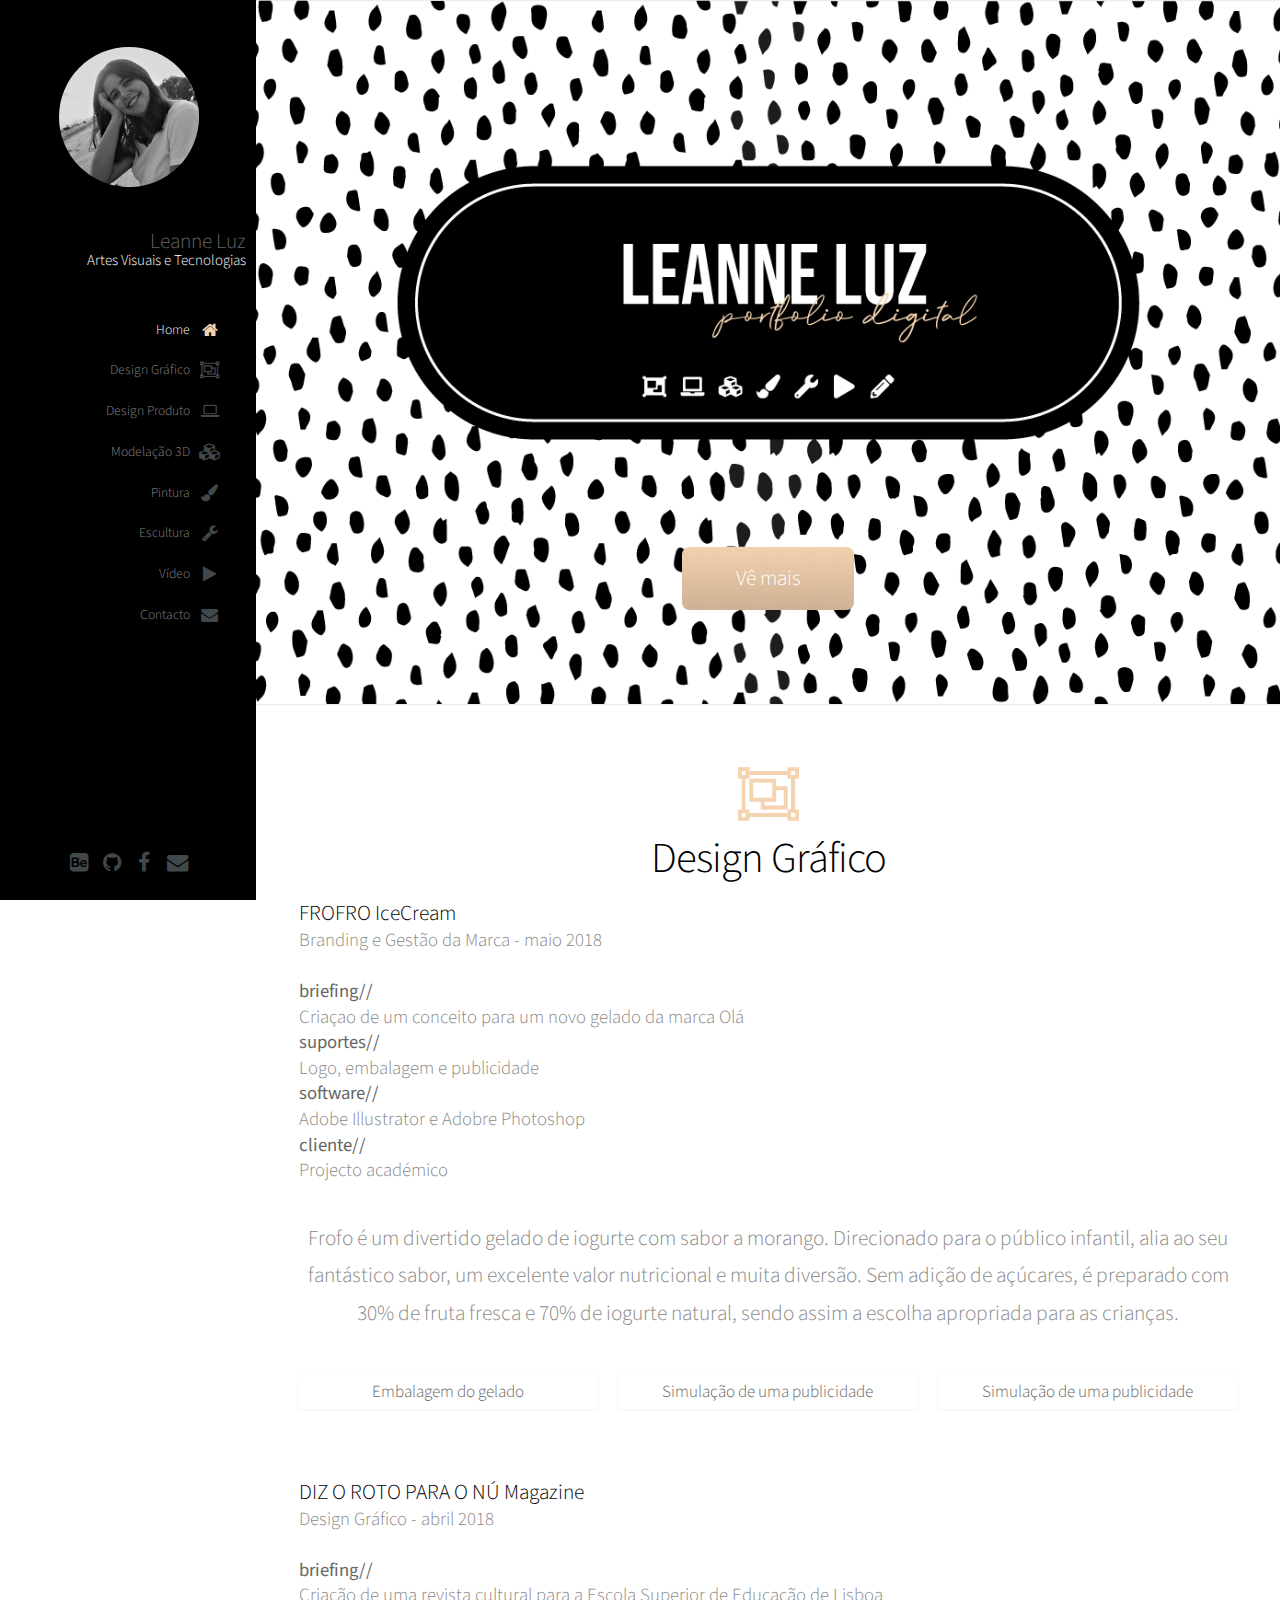
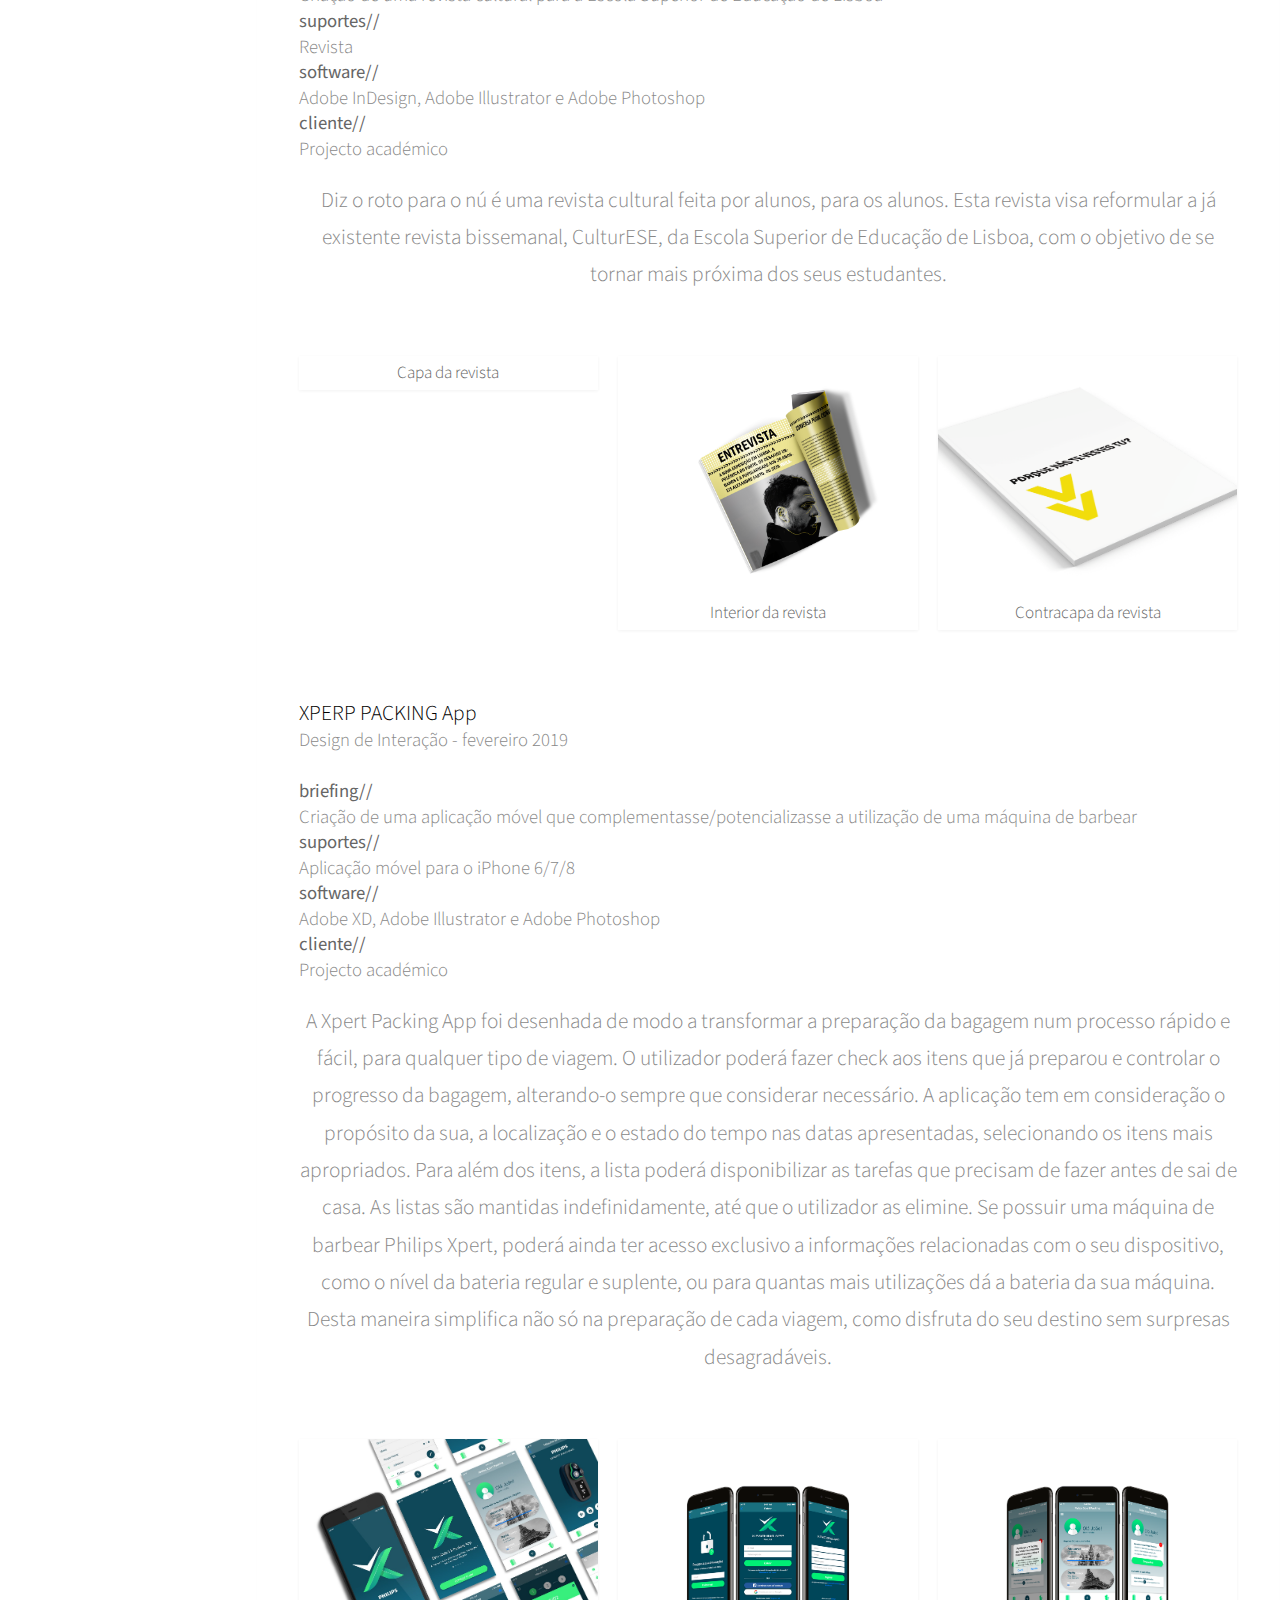
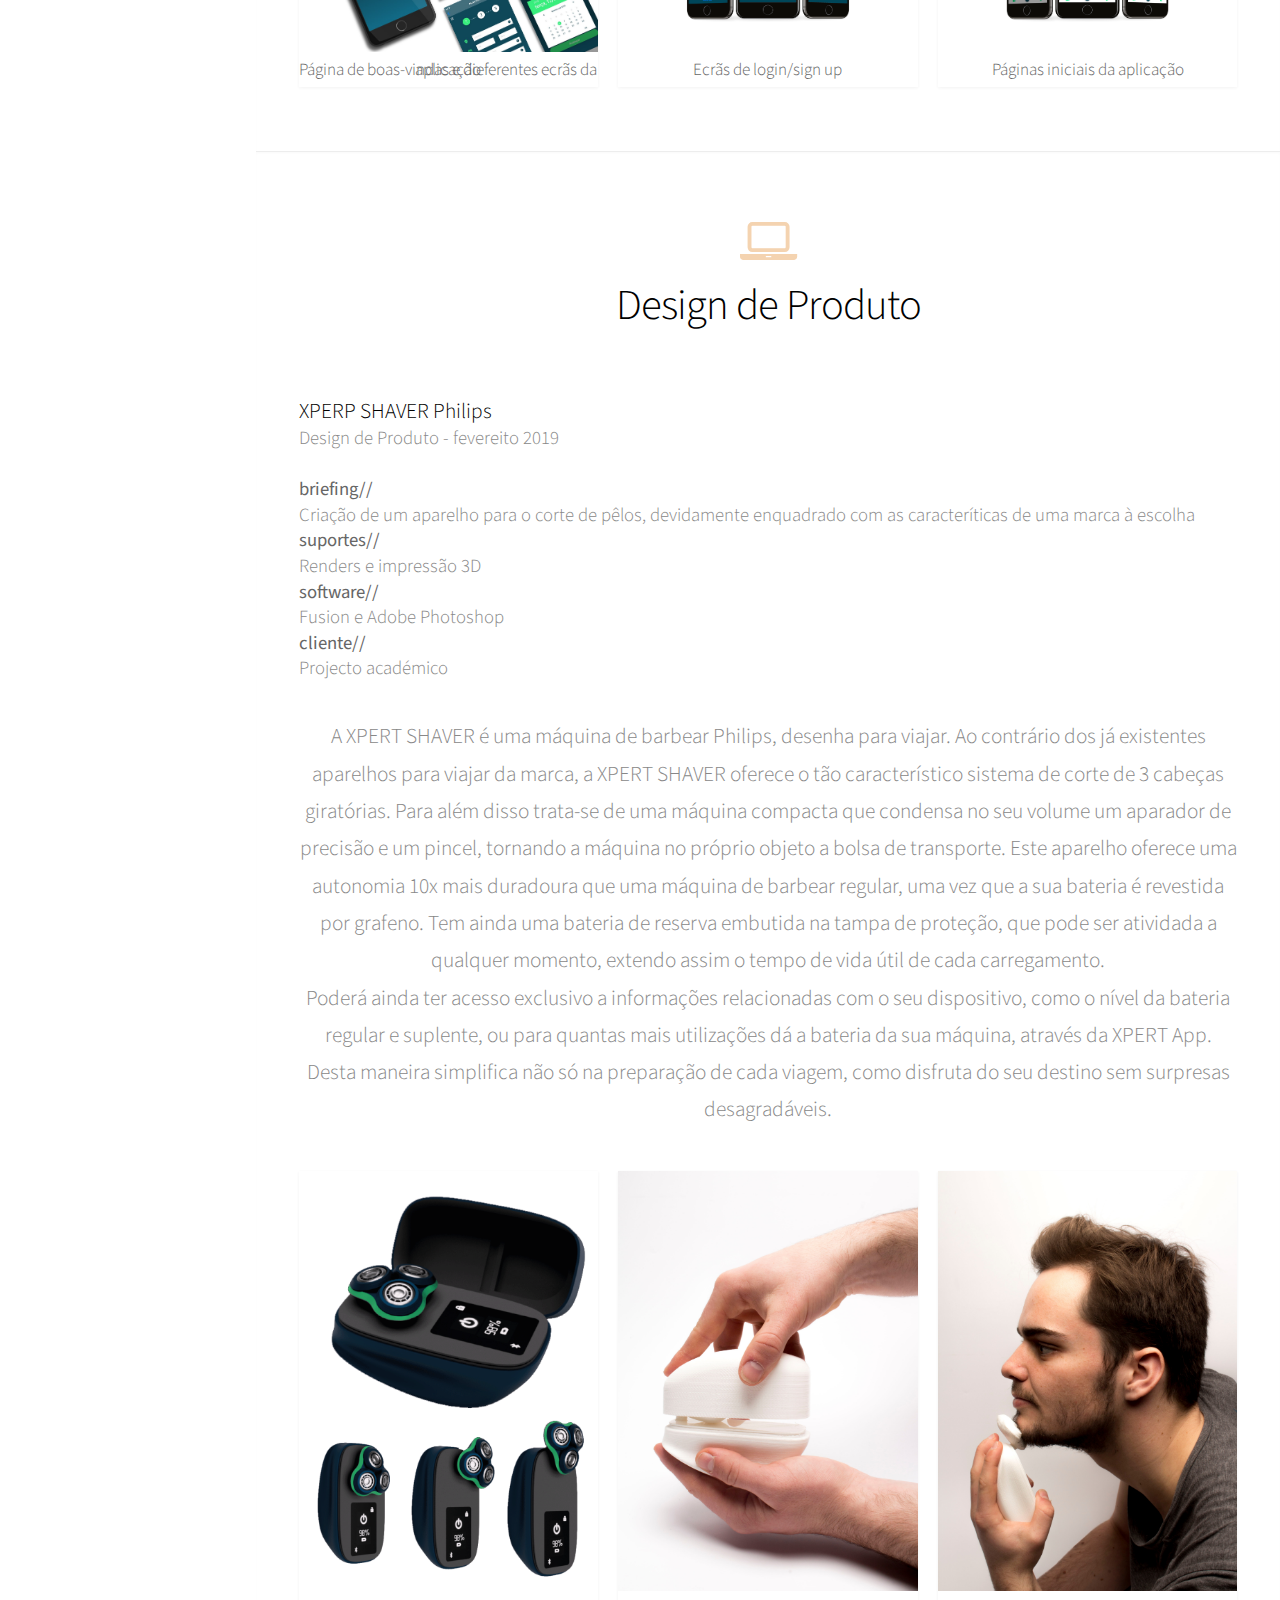
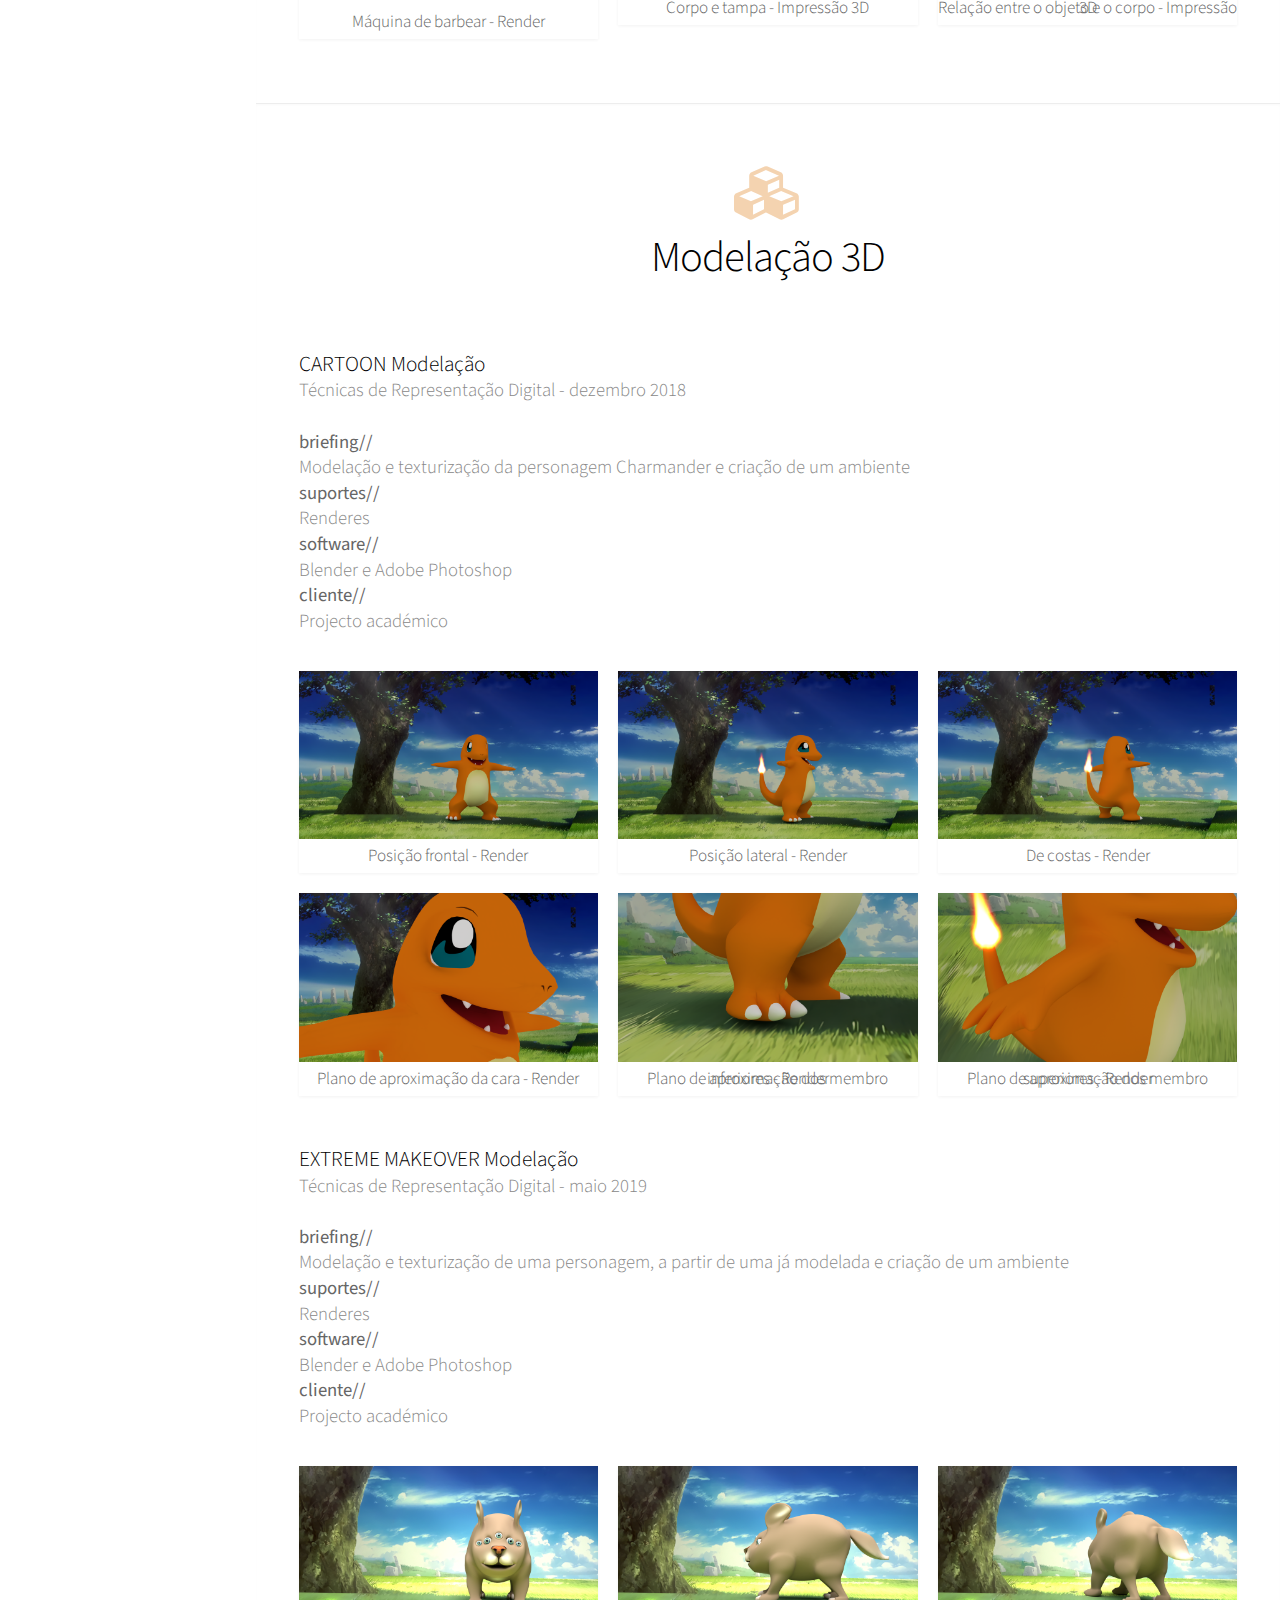
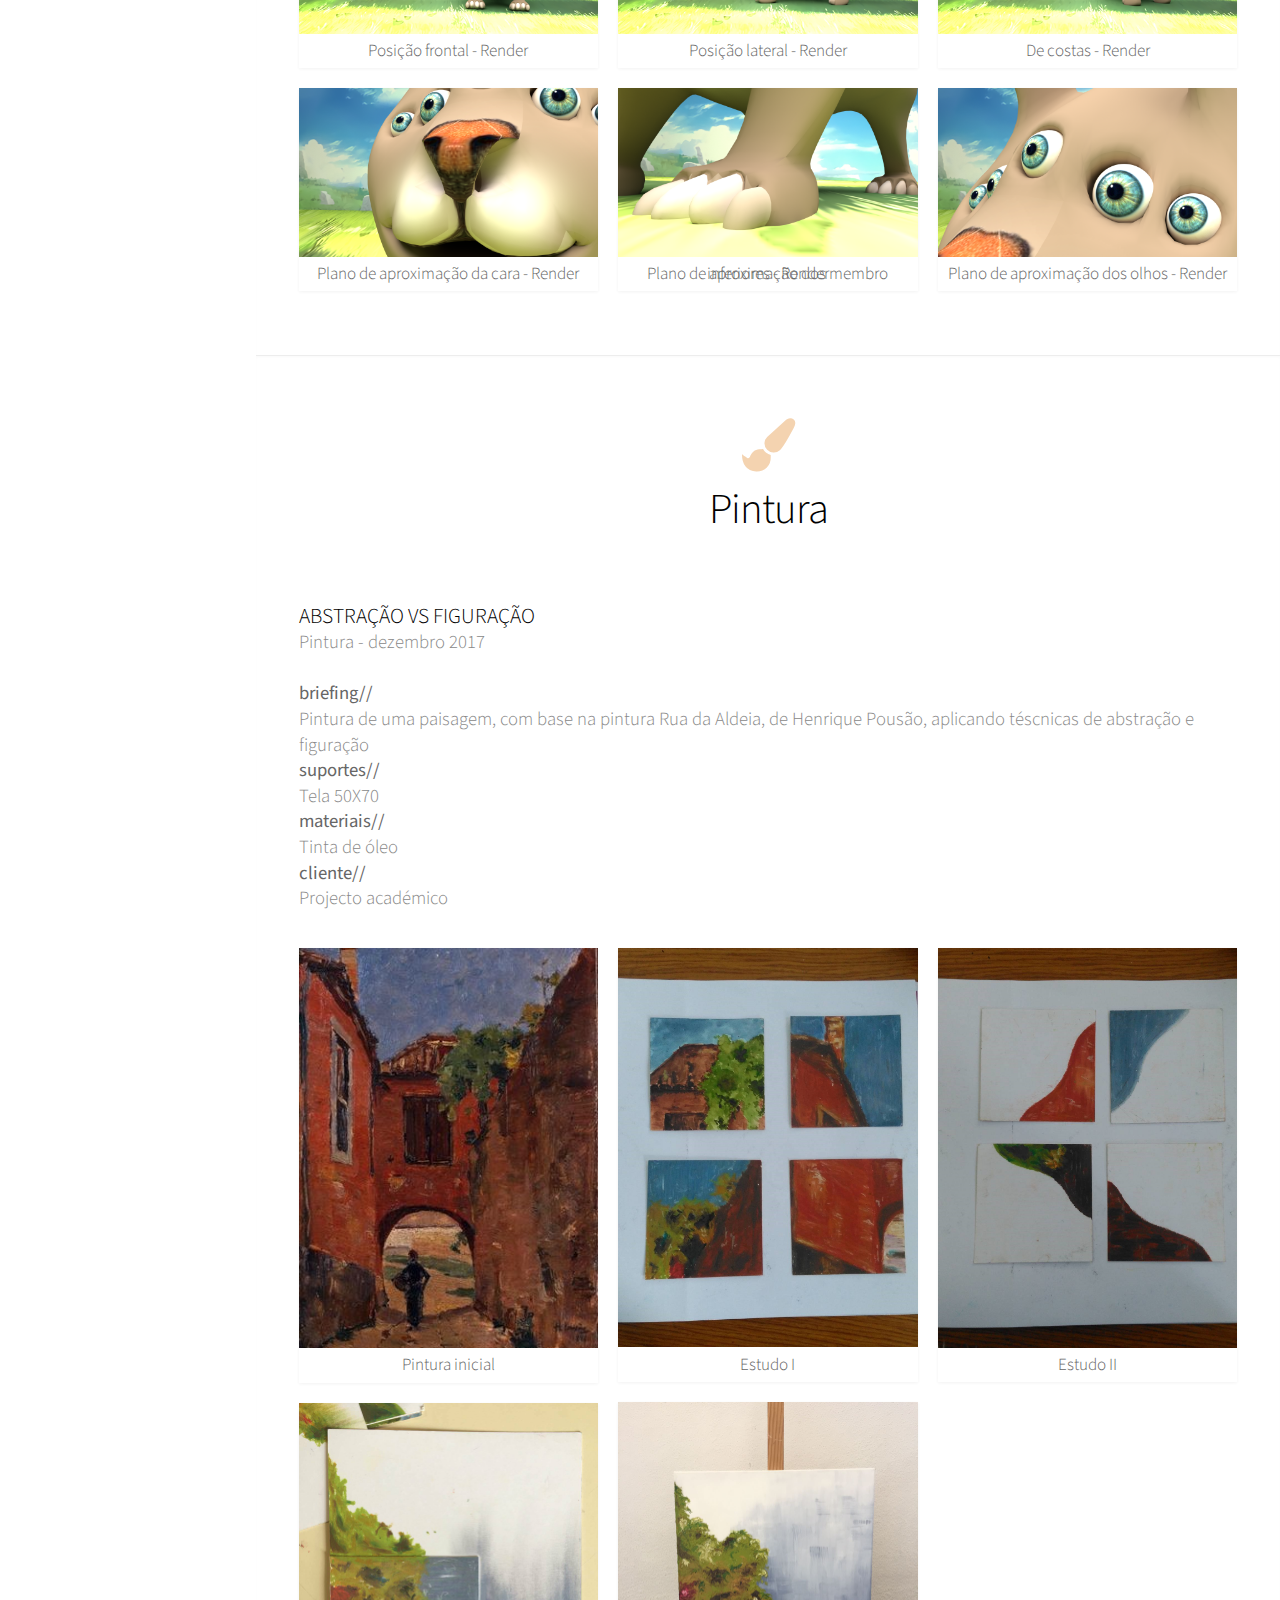
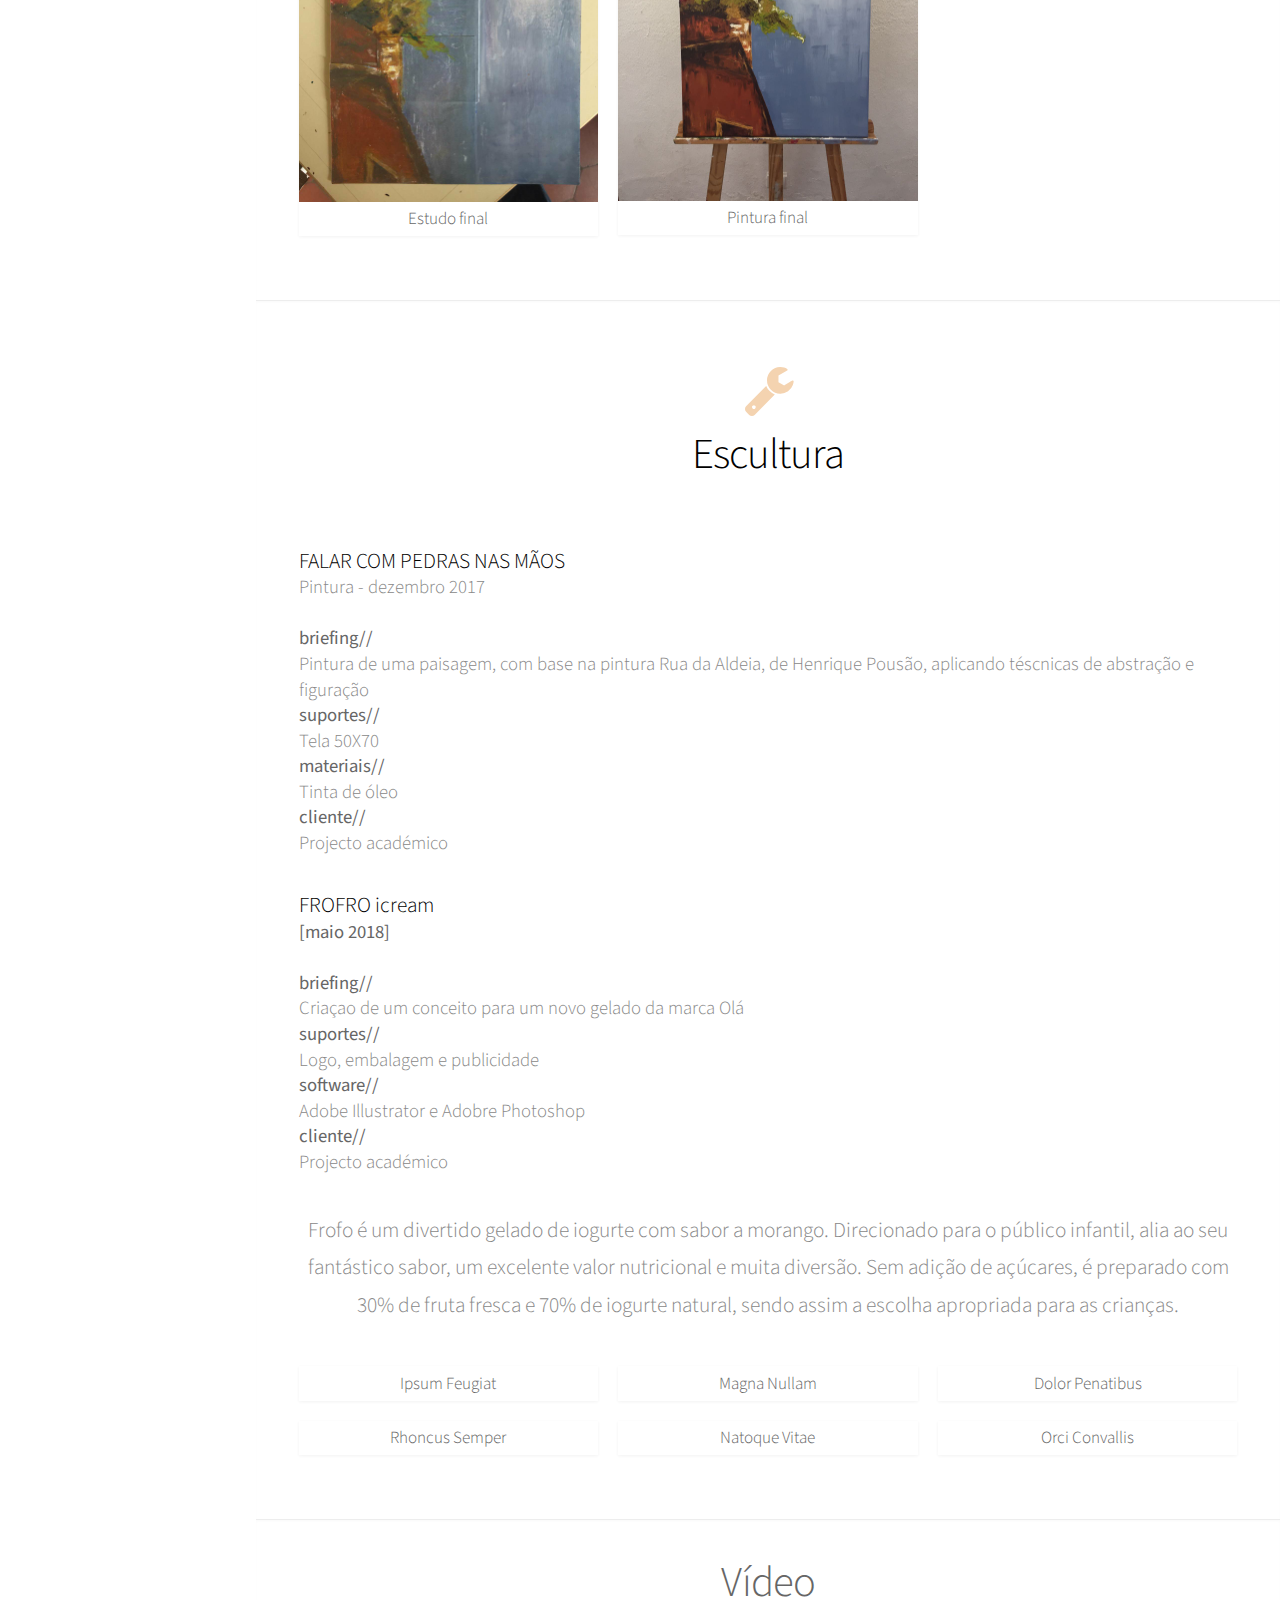
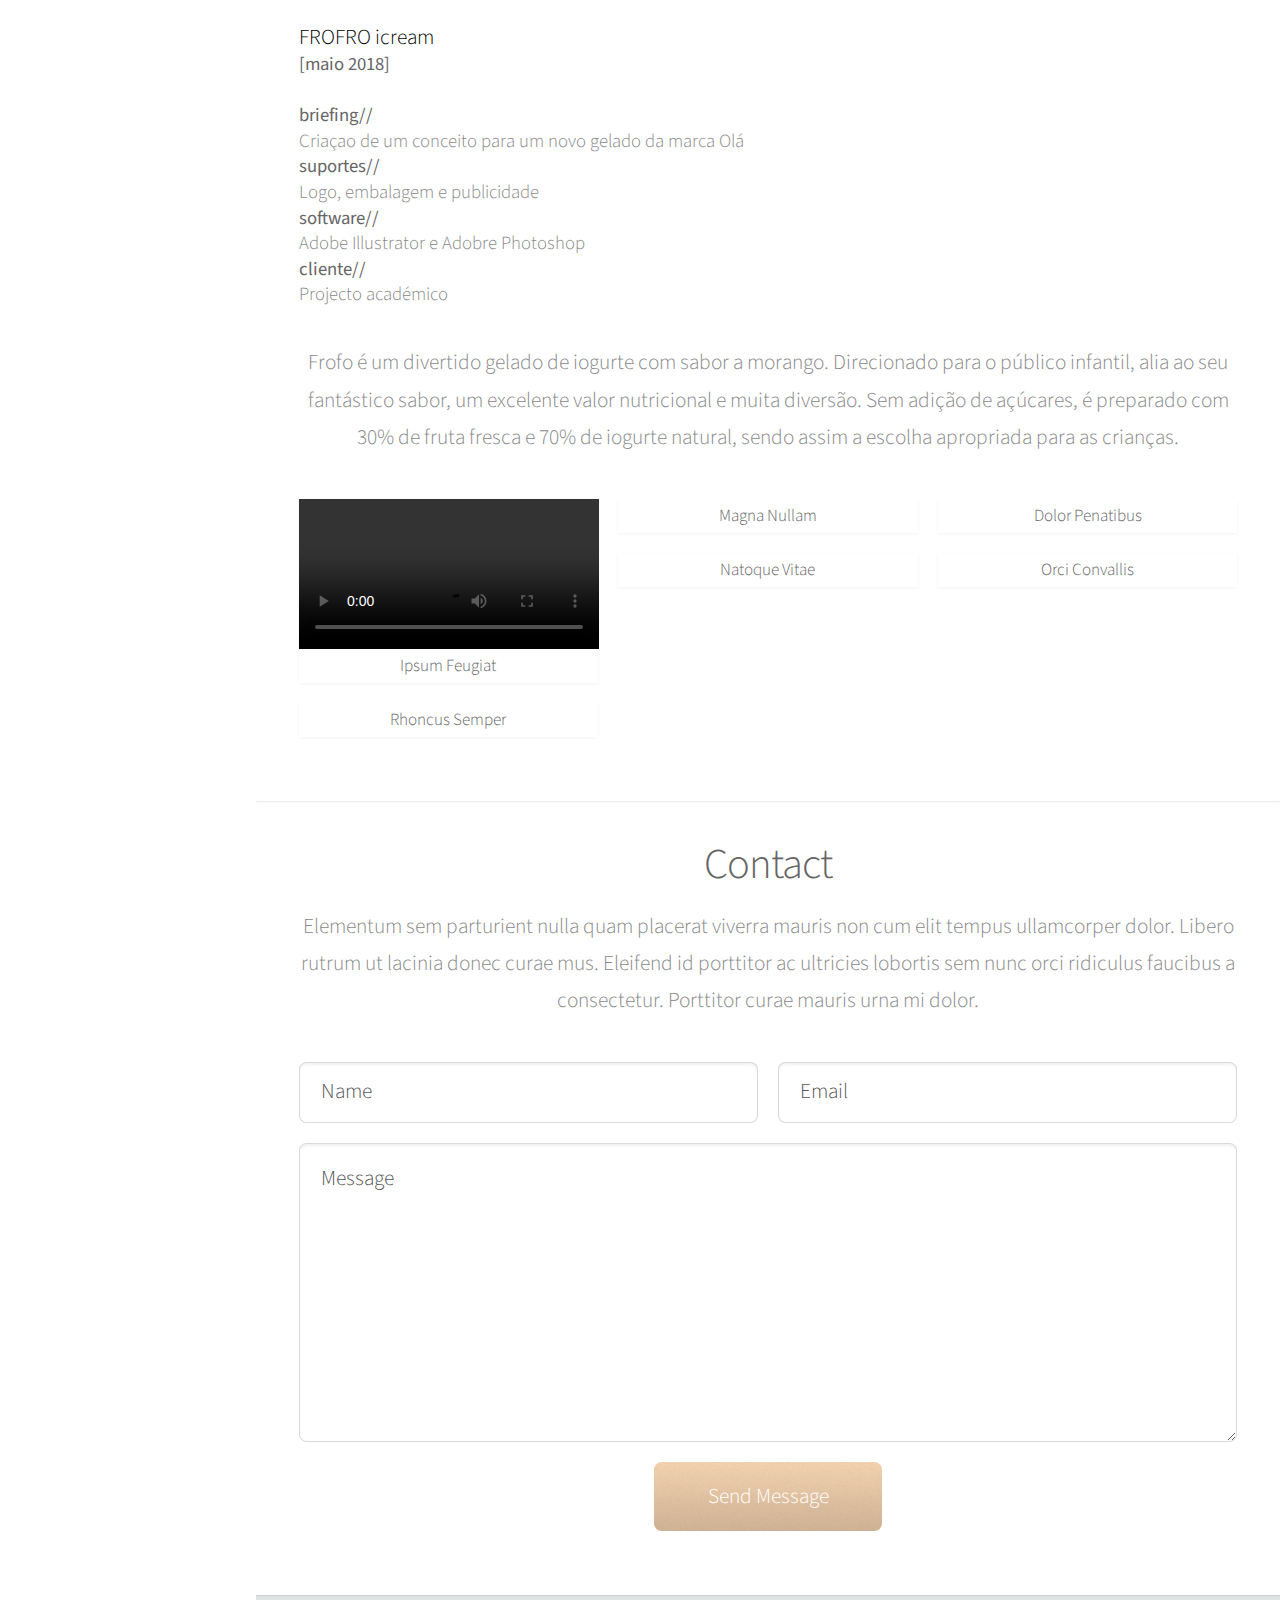
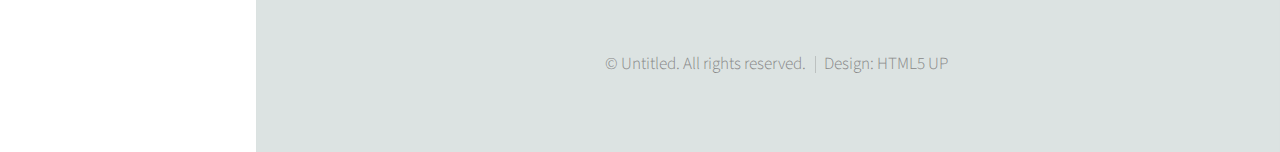
==== commit b13c4064: "Update index.html" ====
--- a/index.html
+++ b/index.html
@@ -28,7 +28,7 @@
 						</div>
 
 						<h1 id="title">Leanne Luz</h1>
-						<p>Artes Visuais e Tecnologias</p>
+						<p style="font-size:15px;">Artes Visuais e Tecnologias</p>
 
 					<!-- Nav -->
 						<nav id="nav">
@@ -55,6 +55,7 @@
 							<li><a href="https://www.behance.net/luzleannecf6d" target="_blank" class="icon fa-behance-square"><span class="label">Behance</span></a></li>
 							<li><a href="https://github.com/leanneluz" target="_blank" class="icon fa-github"><span class="label">Github</span></a></li>
 							<li><a href="https://www.facebook.com/leanne.luz" target="_blank" class="icon fa-facebook"><span class="label">Facebook</span></a></li>
+							<li><a href="#" target="_blank" class="icon fa-envelope"><span class="label">Email</span></a></li>
 						</ul>
 
 				</div>
@@ -596,6 +597,31 @@
 
 						<br>
 
+							<div style="line-height: 1.2;" align="left">
+								<strong style="color:black">FROFRO icream</strong>
+								<br>
+								<strong class="subTitle">[maio 2018]</strong>
+								<br>
+								<br>
+								<strong class="subTitle">briefing//</strong>
+								<br>
+								<a style="font-size:14pt;">Criaçao de um conceito para um novo gelado da marca Olá</a>
+								<br>
+								<strong class="subTitle">suportes//</strong>
+								<br>
+								<a style="font-size:14pt;">Logo, embalagem e publicidade</a>
+								<br>
+								<strong class="subTitle">software//</strong>
+								<br>
+								<a style="font-size:14pt;">Adobe Illustrator e Adobre Photoshop</a>
+								<br>
+								<strong class="subTitle">cliente//</strong>
+								<br>
+								<a style="font-size:14pt;">Projecto académico</a>
+							</div>
+
+							<br>
+
 							<p>Frofo é um divertido gelado de iogurte com sabor a morango.
 								Direcionado para o público infantil, alia ao seu fantástico sabor, um excelente
 								valor nutricional e muita diversão. Sem adição de açúcares, é preparado com
@@ -605,25 +631,43 @@
 							<div class="row">
 								<div class="col-4 col-12-mobile">
 									<article class="item">
-										<a class="image fit"><img class="myImg" onclick="imagePopup(this, 'Ipsum Feugiat')" src="images/WhatsApp Image 2018-12-16 at 16.18.36 (1).jpeg" alt="" /></a>
+										<a class="image fit"><img class="myImg" onclick="imagePopup(this, 'Ipsum Feugiat')" src="images/frofro/Mupi.png" alt="" /></a>
 										<header>
 											<h3>Ipsum Feugiat</h3>
 										</header>
 									</article>
-								</div>
-								<div class="col-4 col-12-mobile">
-									<article class="item">
-										<a href="#" class="image fit"><img class="myImg" onclick="imagePopup(this, 'Rhoncus Semper')" src="images/WhatsApp Image 2018-12-29 at 13.42.04 (1).jpeg" alt="" /></a>
+									<article class="item">
+										<a class="image fit"><img class="myImg" onclick="imagePopup(this, 'Rhoncus Semper')" src="images/frofro/Outdoor.png" alt="" /></a>
+										<header>
+											<h3>Rhoncus Semper</h3>
+										</header>
+									</article>
+								</div>
+								<div class="col-4 col-12-mobile">
+									<article class="item">
+										<a href="#" class="image fit"><img class="myImg" onclick="imagePopup(this, 'Rhoncus Semper')" src="images/frofro/Outdoor.png" alt="" /></a>
 										<header>
 											<h3>Magna Nullam</h3>
 										</header>
 									</article>
-								</div>
-								<div class="col-4 col-12-mobile">
-									<article class="item">
-										<a href="#" class="image fit"><img class="myImg" onclick="imagePopup(this, 'Rhoncus Semper')" src="images/_MG_8521.JPG" alt="" /></a>
+									<article class="item">
+										<a href="#" class="image fit"><img class="myImg" onclick="imagePopup(this, 'Rhoncus Semper')" src="images/frofro/Outdoor.png" alt="" /></a>
+										<header>
+											<h3>Natoque Vitae</h3>
+										</header>
+									</article>
+								</div>
+								<div class="col-4 col-12-mobile">
+									<article class="item">
+										<a href="#" class="image fit"><img class="myImg" onclick="imagePopup(this, 'Rhoncus Semper')" src="images/pic06.jpg" alt="" /></a>
 										<header>
 											<h3>Dolor Penatibus</h3>
+										</header>
+									</article>
+									<article class="item">
+										<a href="#" class="image fit"><img class="myImg" onclick="imagePopup(this, 'Rhoncus Semper')" src="images/pic07.jpg" alt="" /></a>
+										<header>
+											<h3>Orci Convallis</h3>
 										</header>
 									</article>
 								</div>
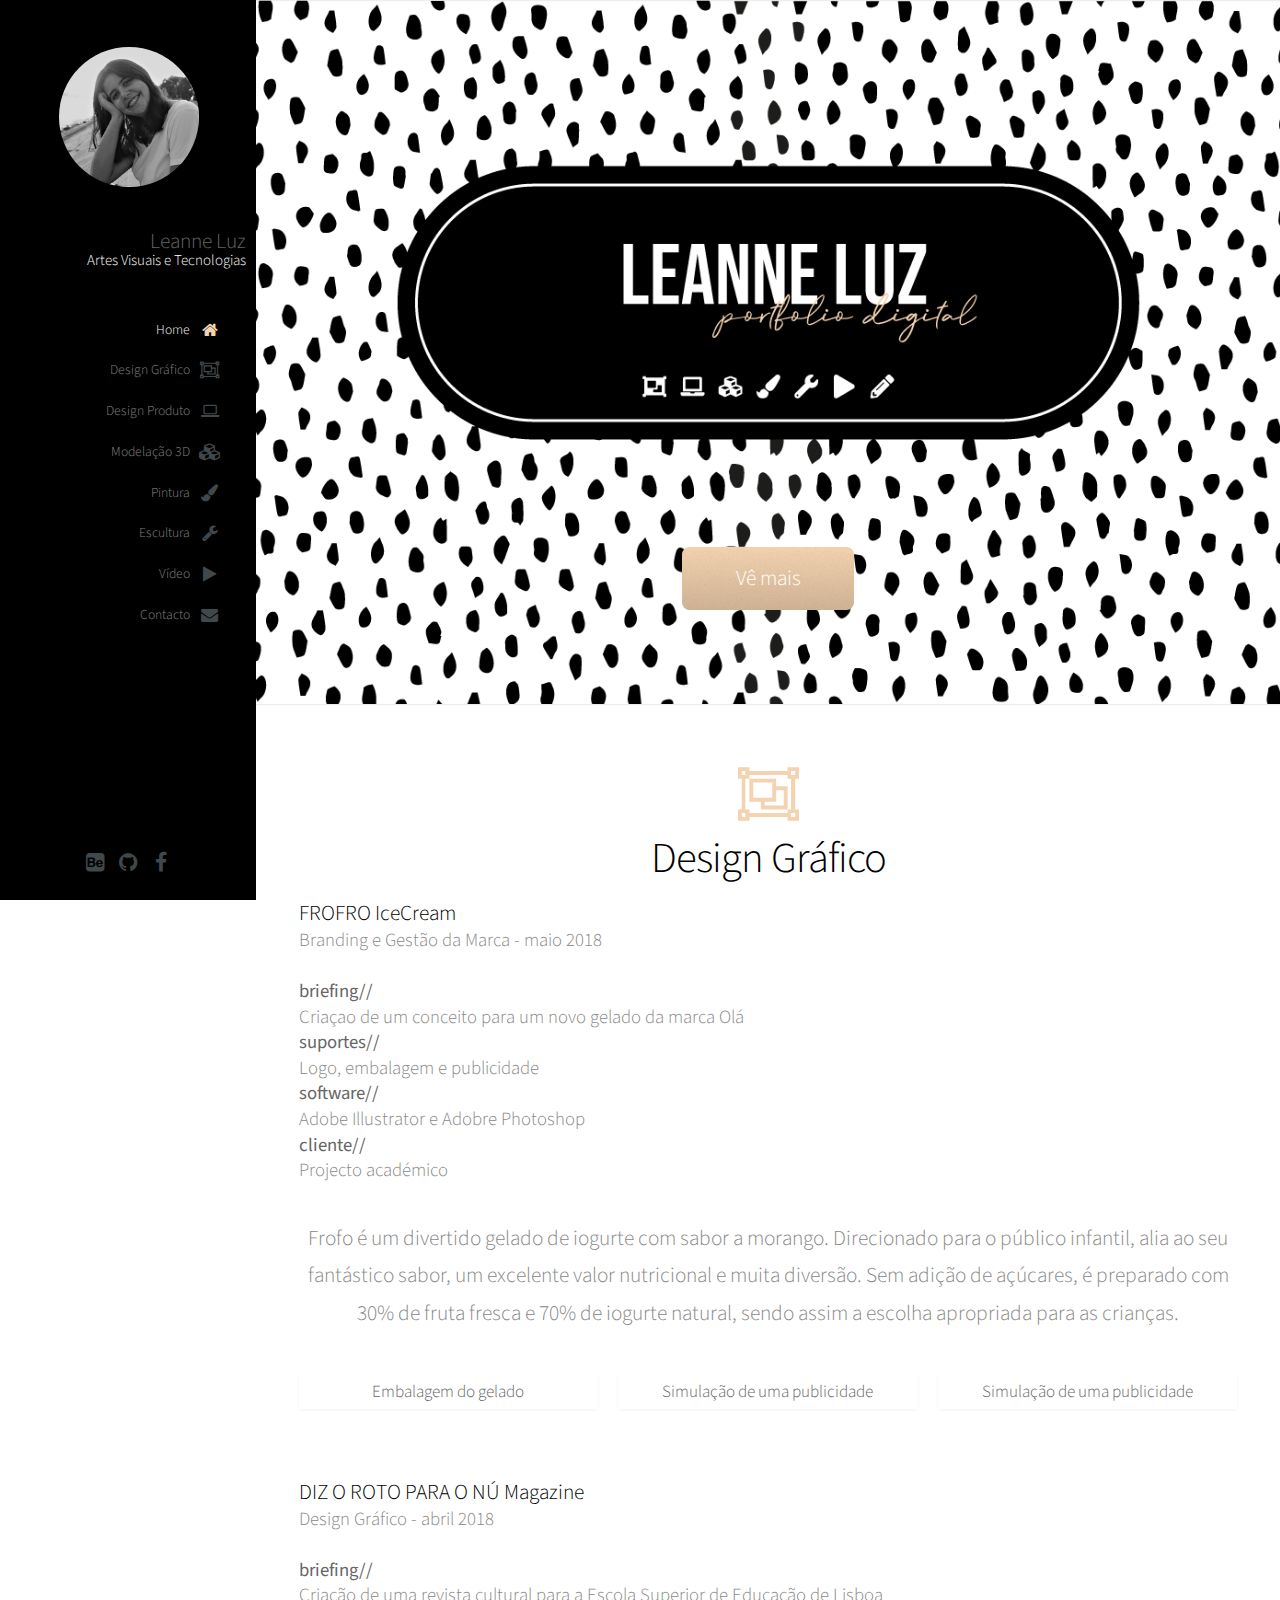
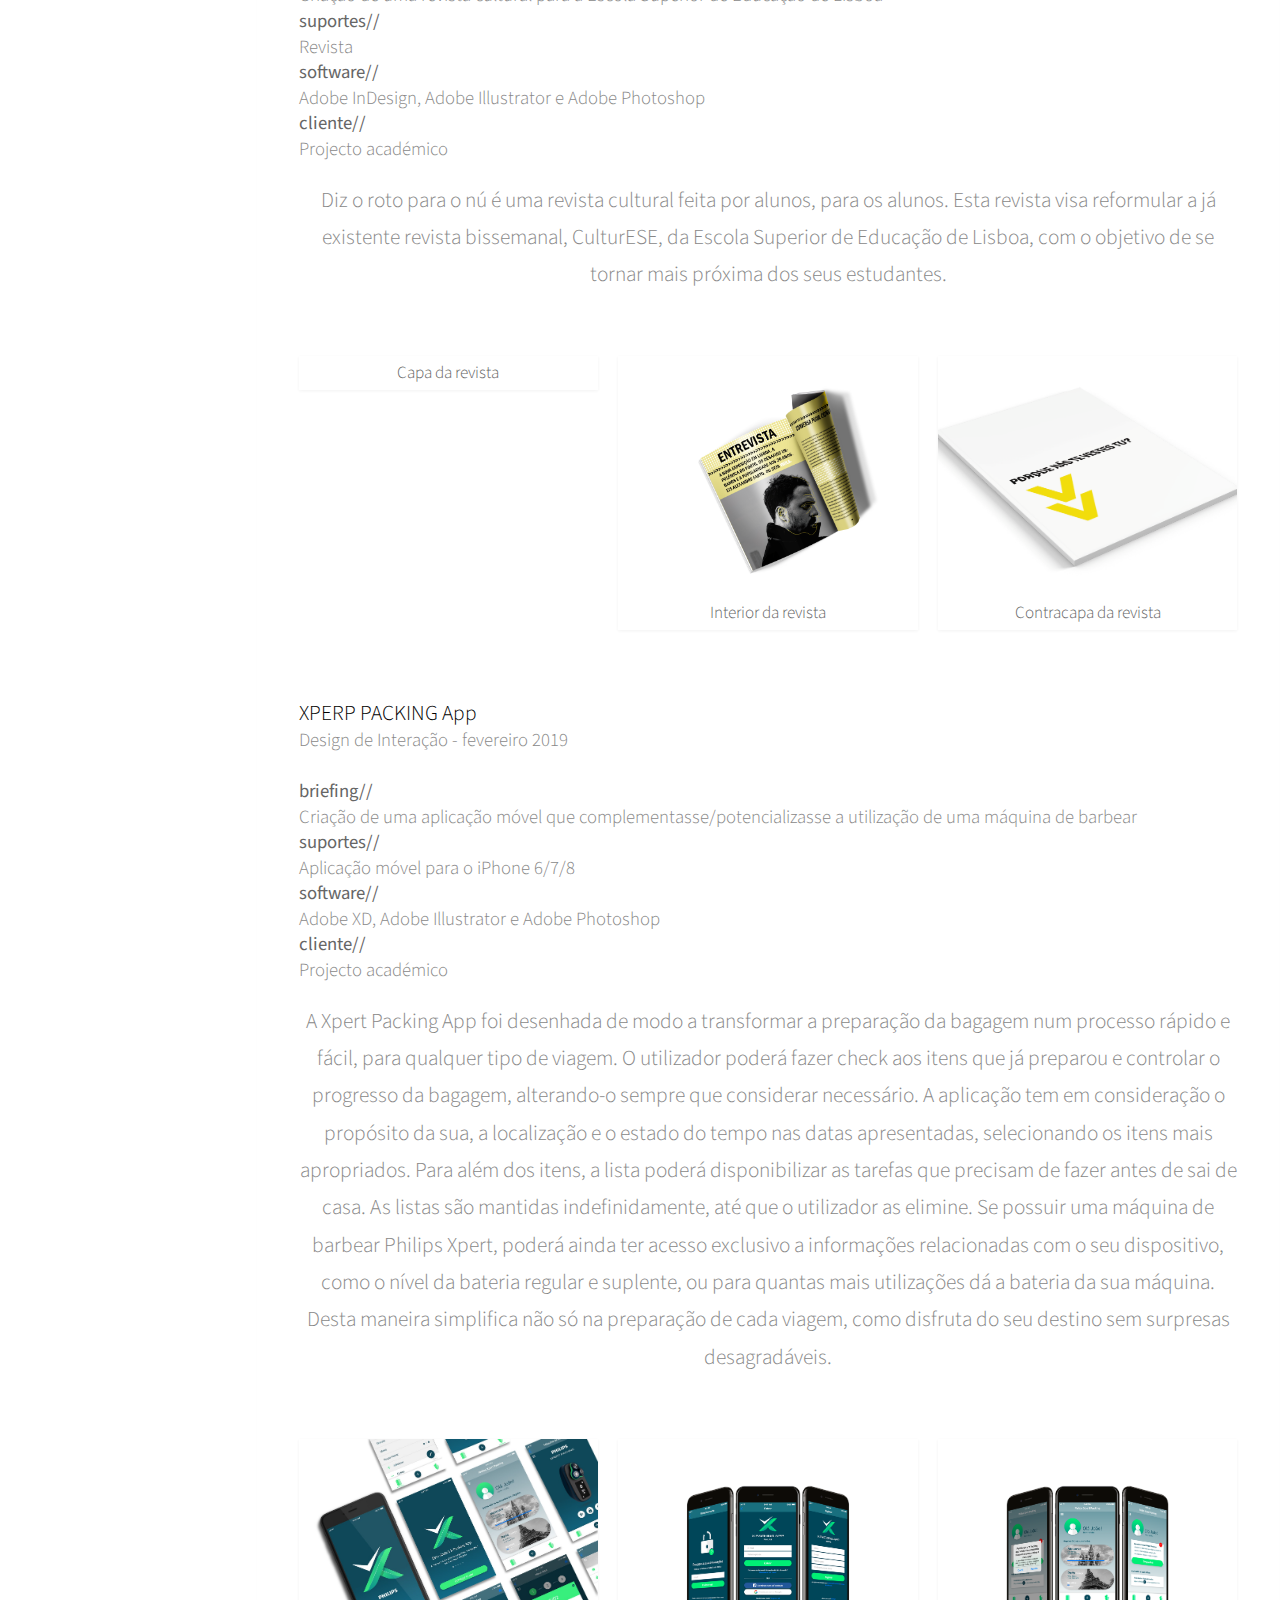
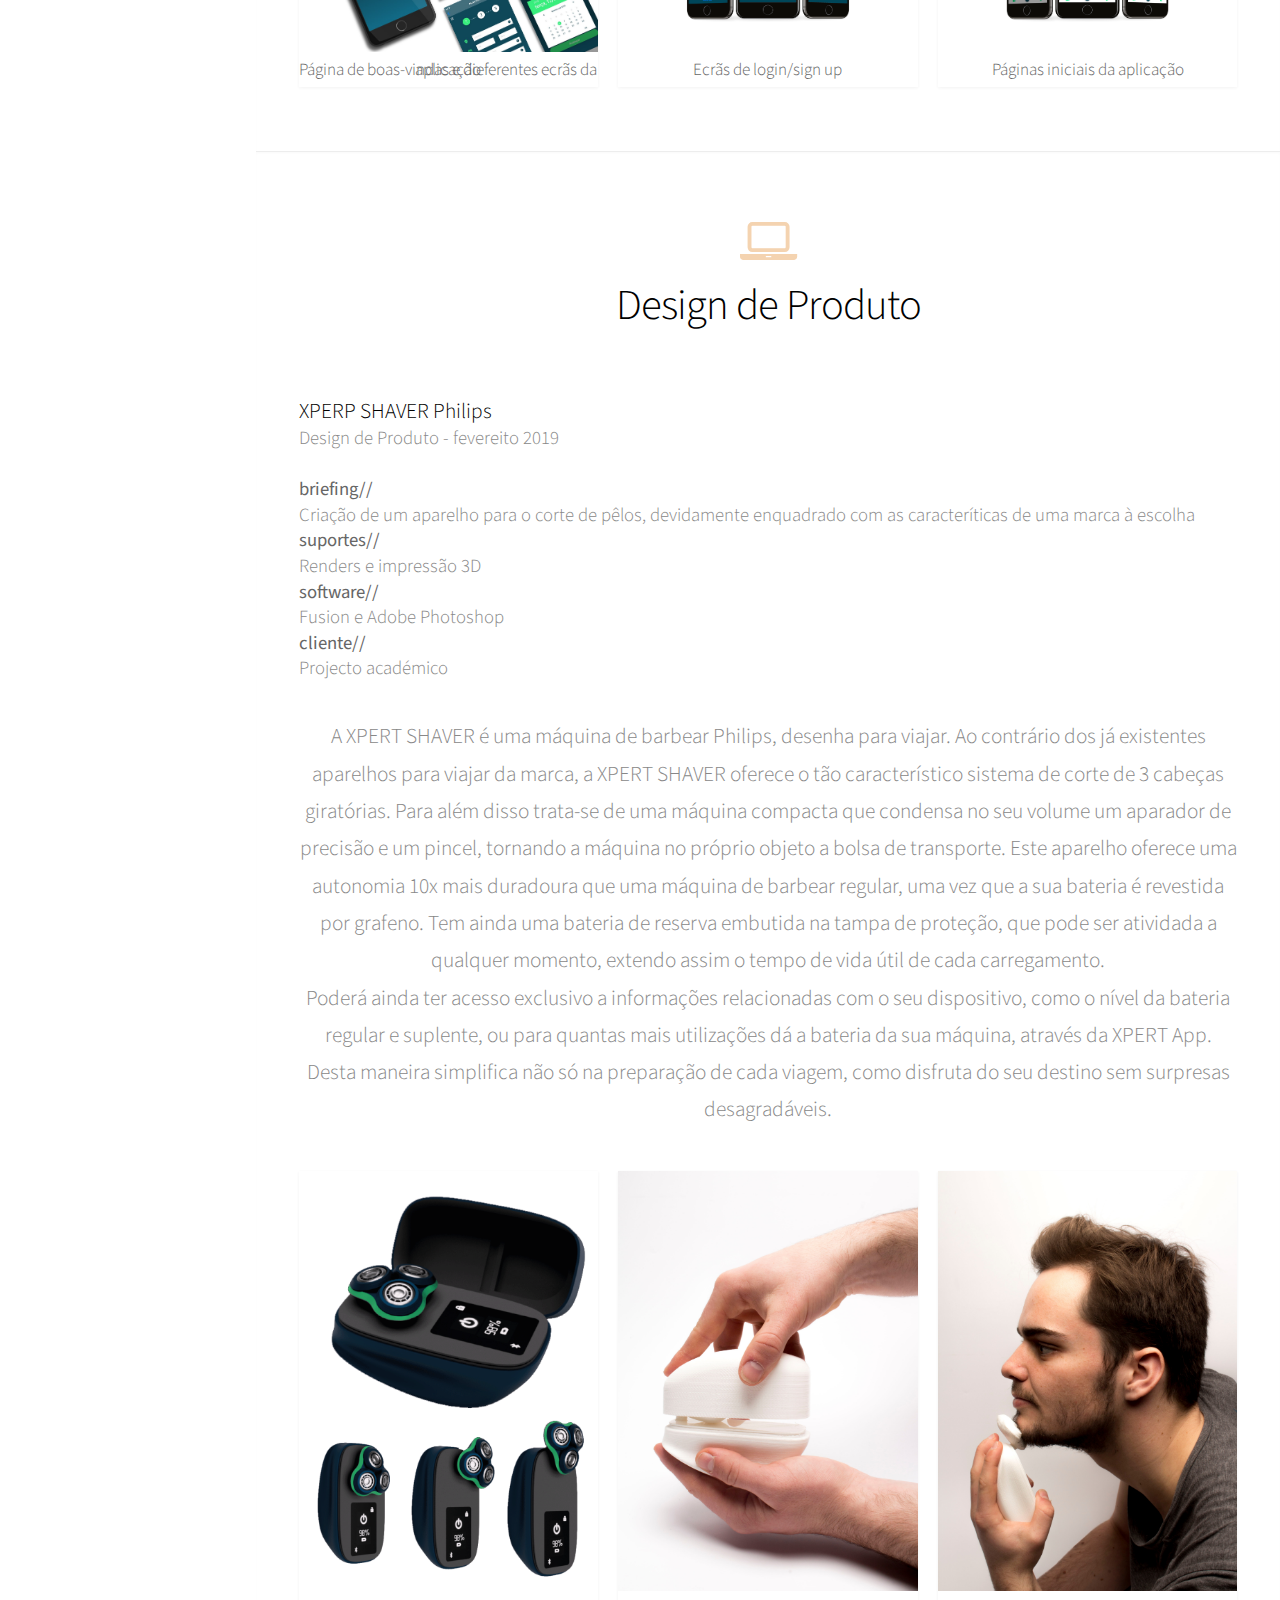
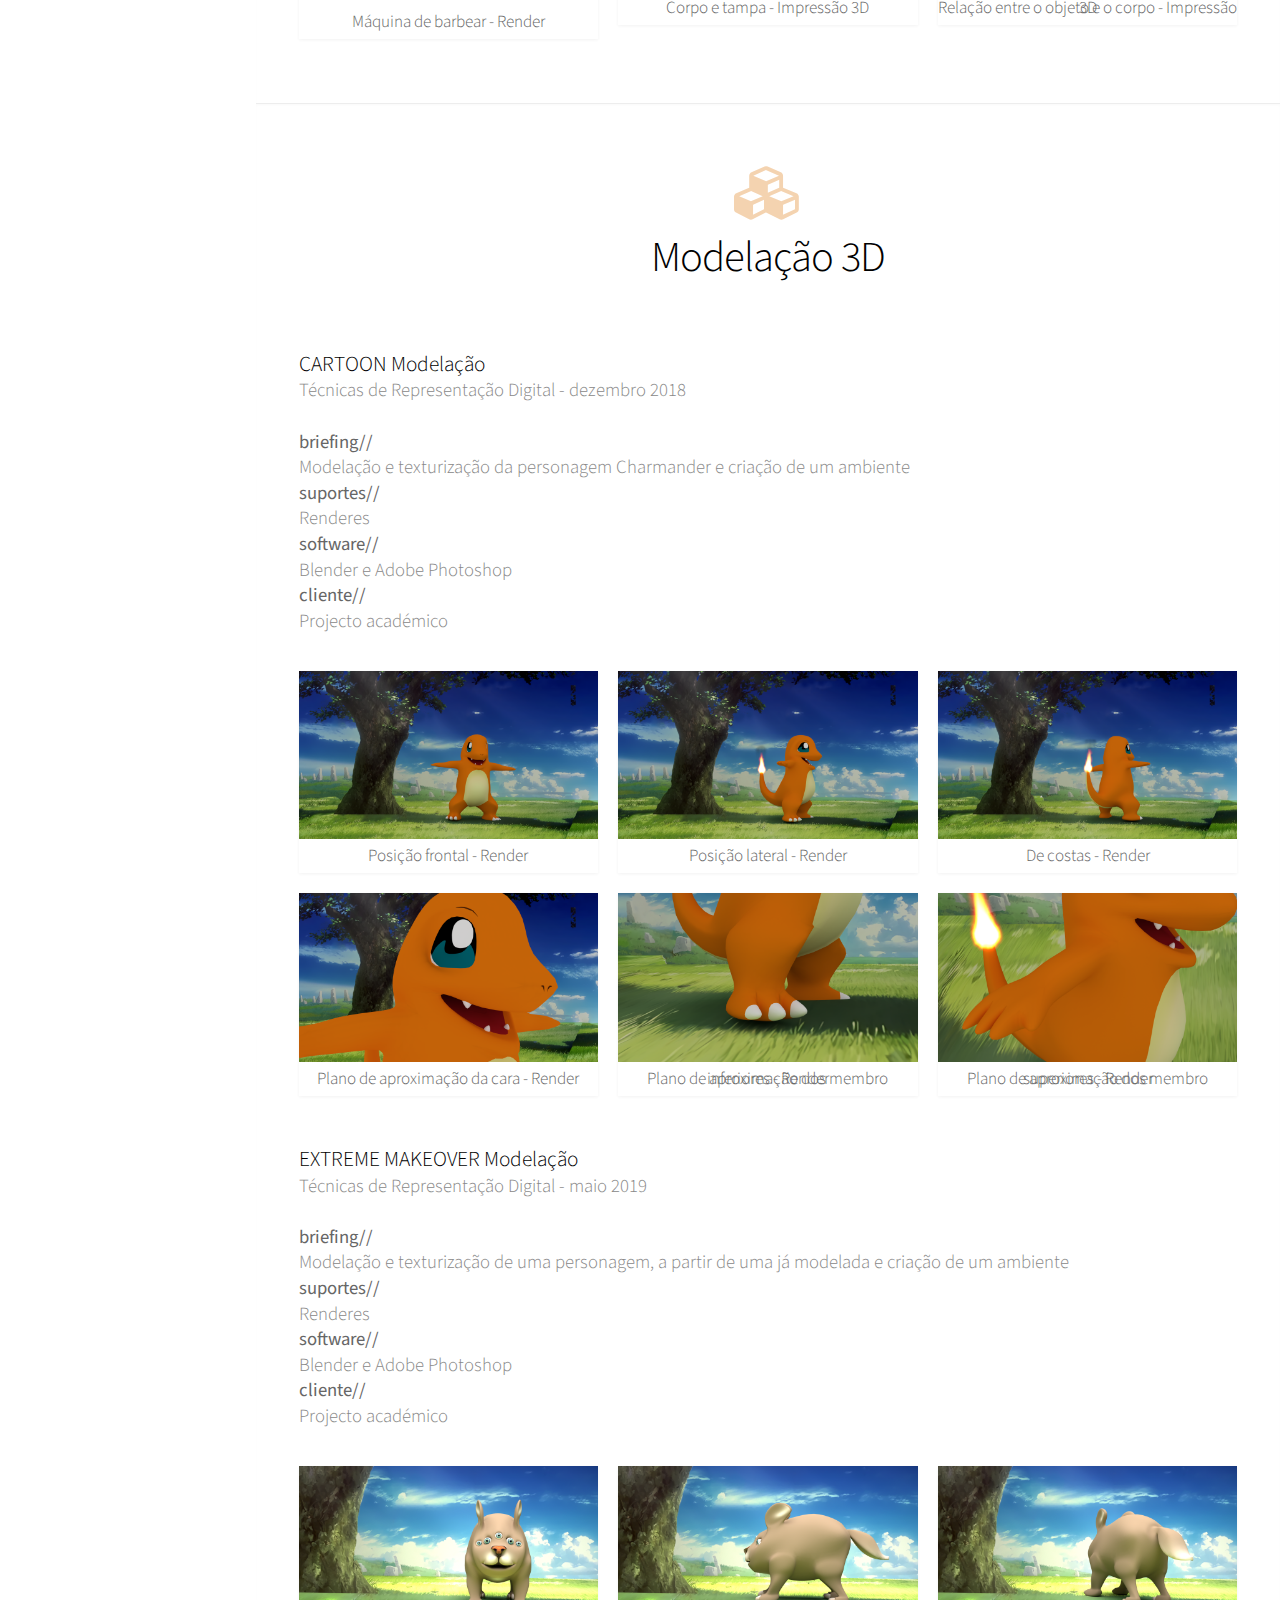
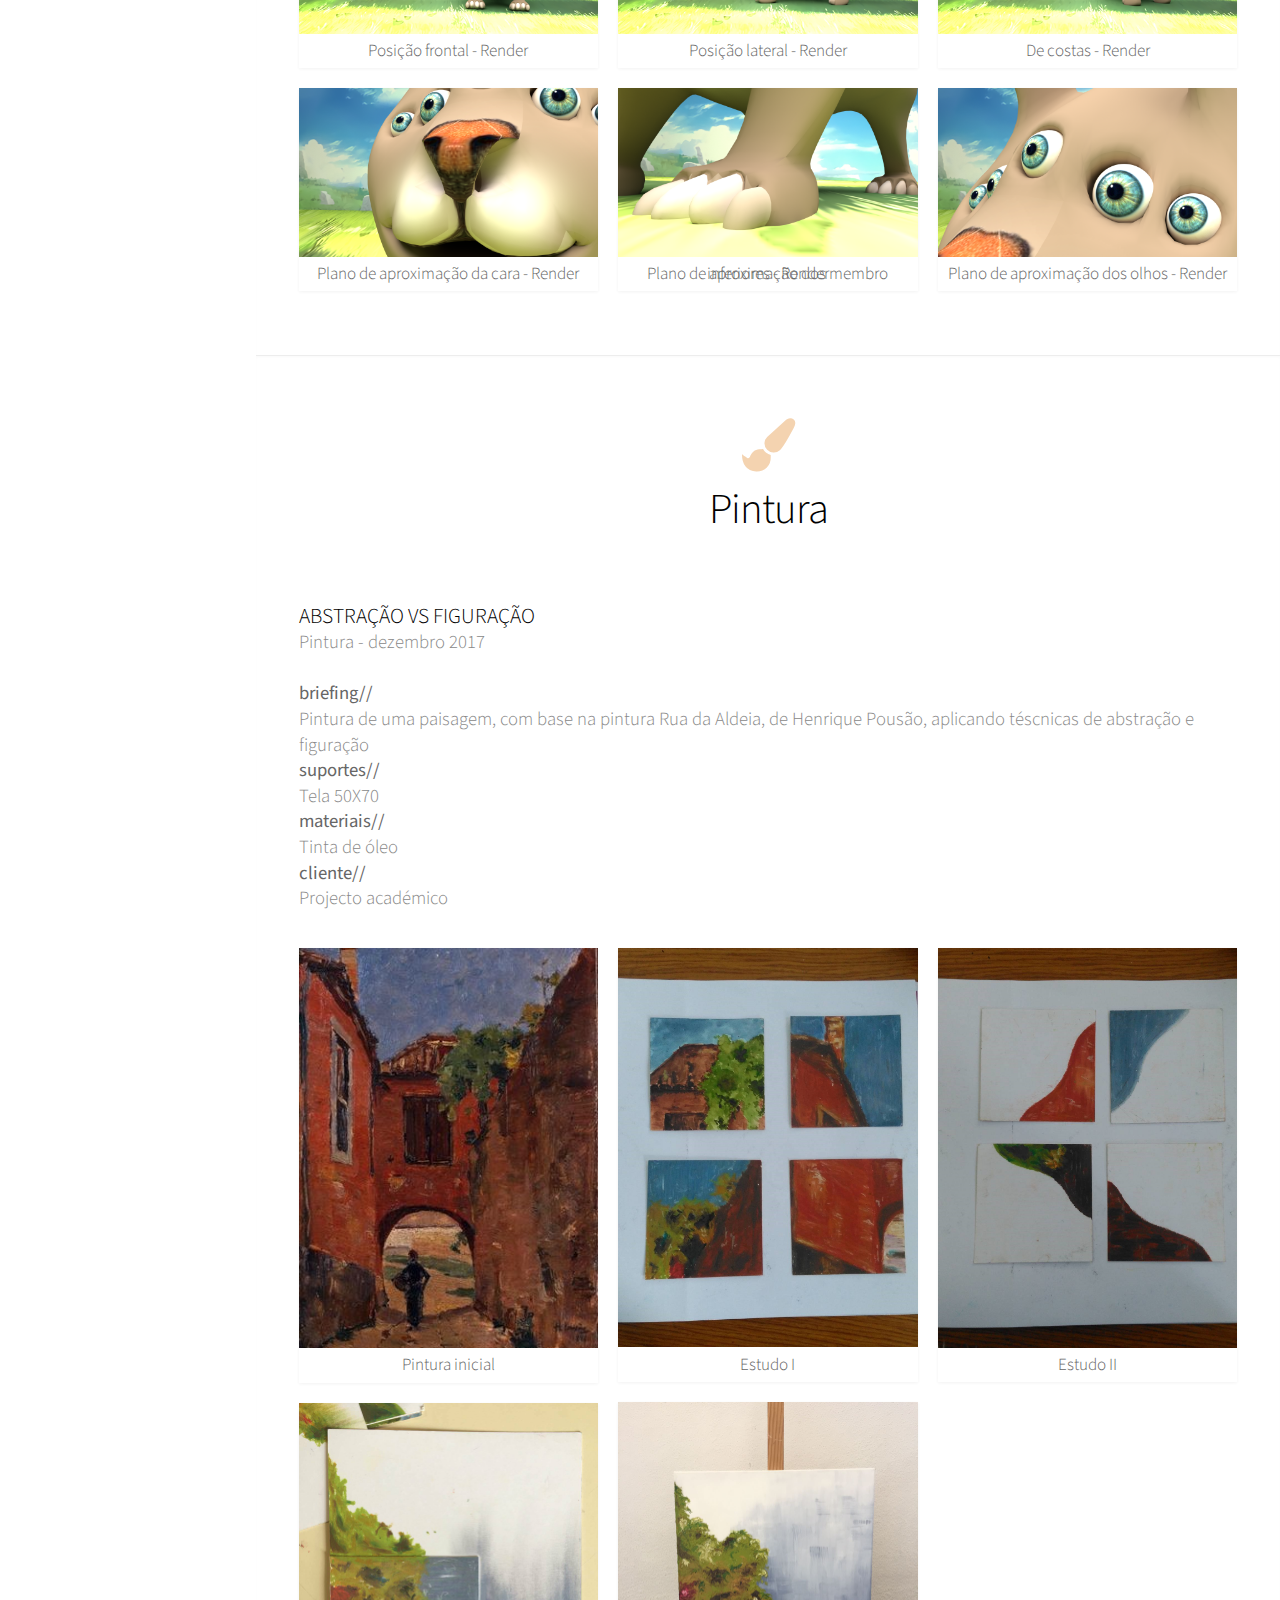
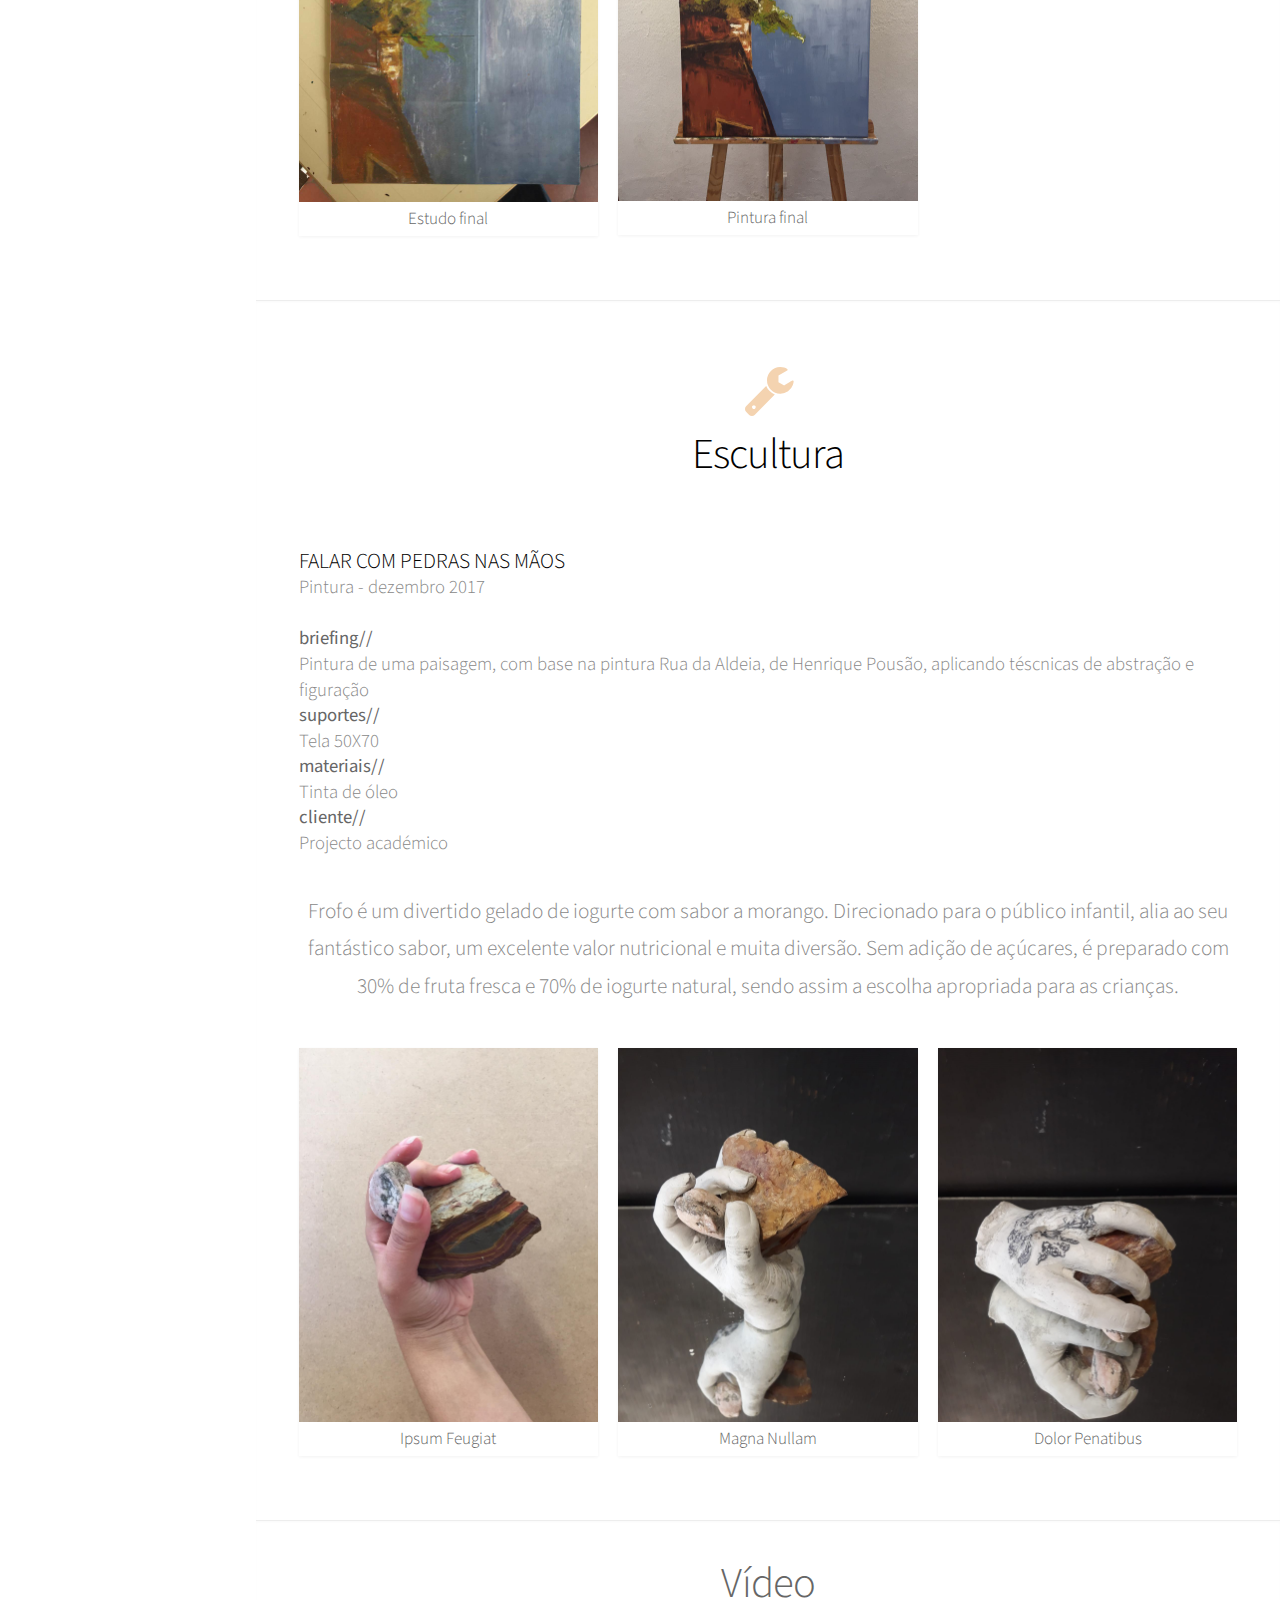
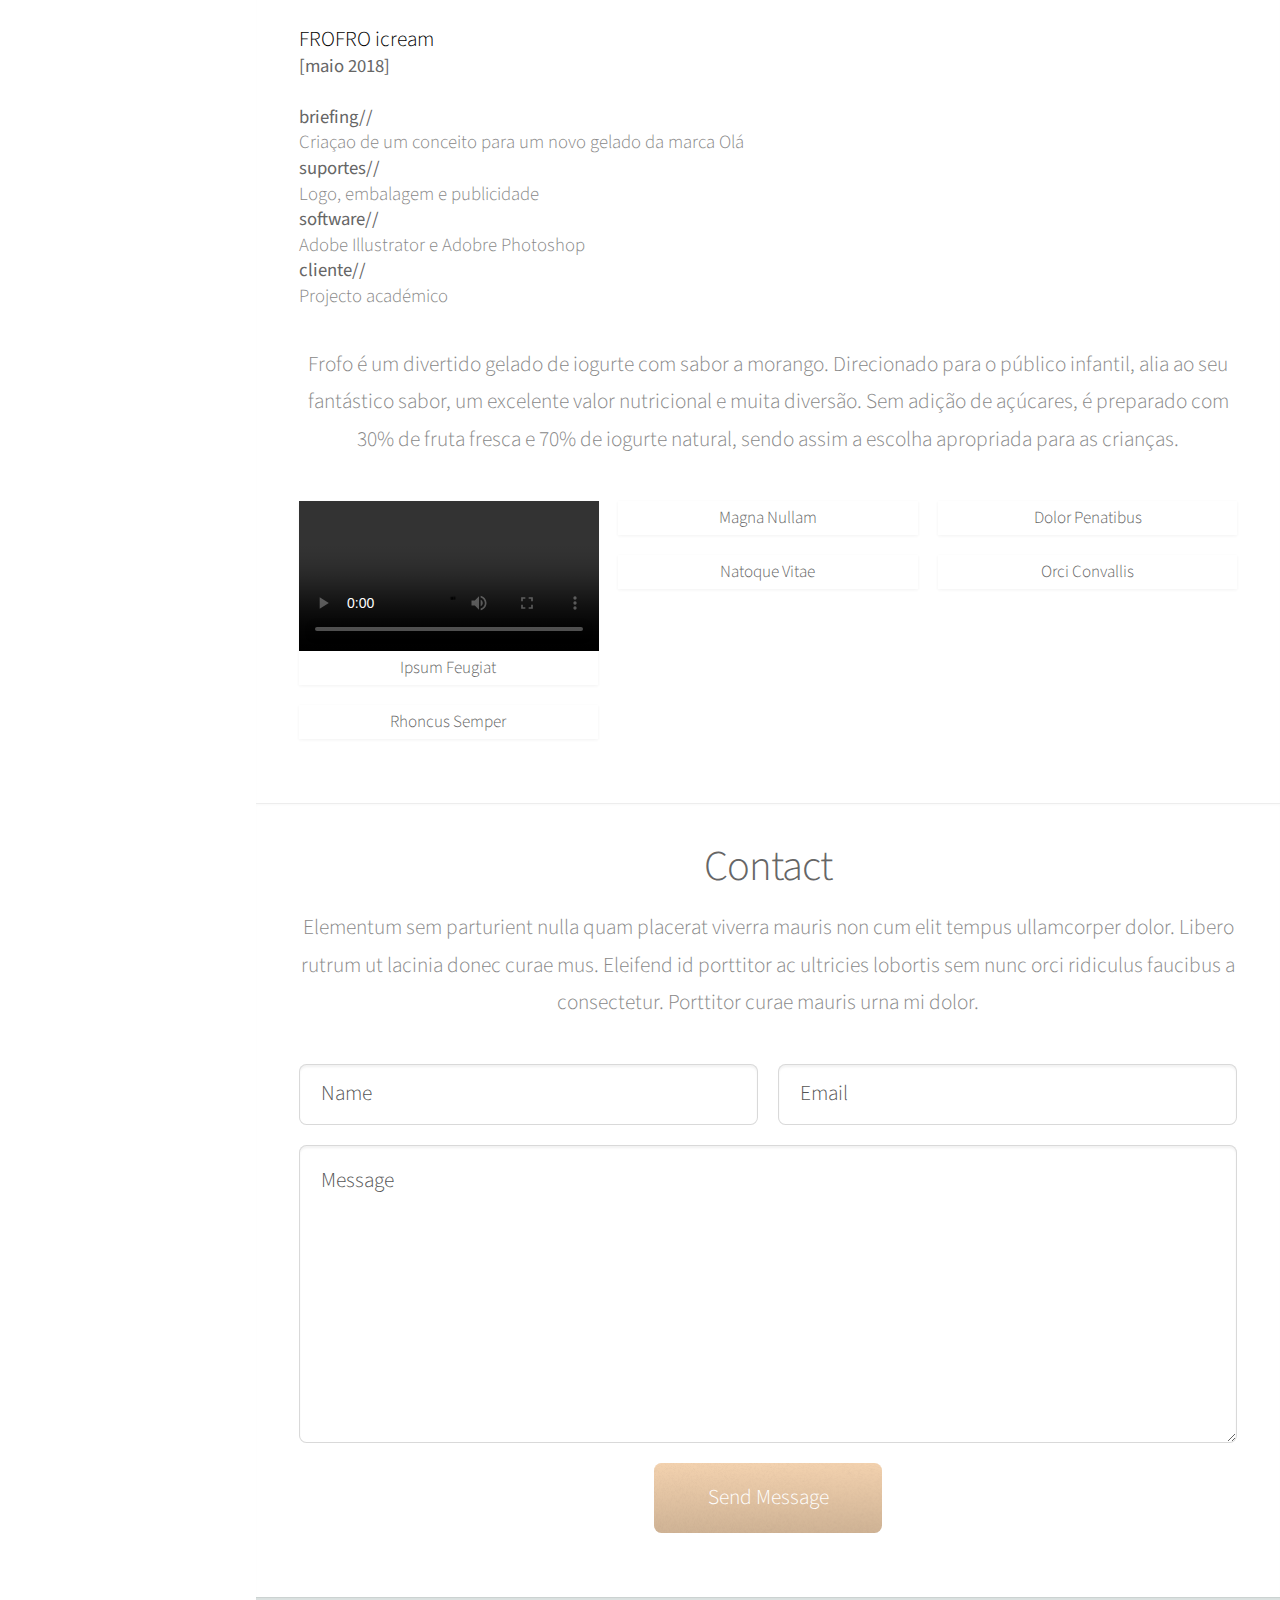
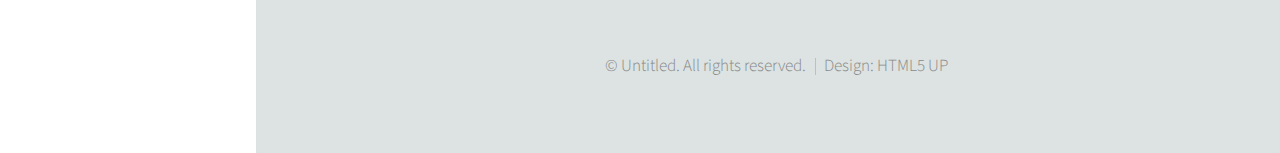
==== commit 3b4311c0: "Merge branch 'master' of https://github.com/ESELX/portfolio-leanneluz" ====
--- a/index.html
+++ b/index.html
@@ -55,7 +55,6 @@
 							<li><a href="https://www.behance.net/luzleannecf6d" target="_blank" class="icon fa-behance-square"><span class="label">Behance</span></a></li>
 							<li><a href="https://github.com/leanneluz" target="_blank" class="icon fa-github"><span class="label">Github</span></a></li>
 							<li><a href="https://www.facebook.com/leanne.luz" target="_blank" class="icon fa-facebook"><span class="label">Facebook</span></a></li>
-							<li><a href="#" target="_blank" class="icon fa-envelope"><span class="label">Email</span></a></li>
 						</ul>
 
 				</div>
@@ -597,31 +596,6 @@
 
 						<br>
 
-							<div style="line-height: 1.2;" align="left">
-								<strong style="color:black">FROFRO icream</strong>
-								<br>
-								<strong class="subTitle">[maio 2018]</strong>
-								<br>
-								<br>
-								<strong class="subTitle">briefing//</strong>
-								<br>
-								<a style="font-size:14pt;">Criaçao de um conceito para um novo gelado da marca Olá</a>
-								<br>
-								<strong class="subTitle">suportes//</strong>
-								<br>
-								<a style="font-size:14pt;">Logo, embalagem e publicidade</a>
-								<br>
-								<strong class="subTitle">software//</strong>
-								<br>
-								<a style="font-size:14pt;">Adobe Illustrator e Adobre Photoshop</a>
-								<br>
-								<strong class="subTitle">cliente//</strong>
-								<br>
-								<a style="font-size:14pt;">Projecto académico</a>
-							</div>
-
-							<br>
-
 							<p>Frofo é um divertido gelado de iogurte com sabor a morango.
 								Direcionado para o público infantil, alia ao seu fantástico sabor, um excelente
 								valor nutricional e muita diversão. Sem adição de açúcares, é preparado com
@@ -631,43 +605,25 @@
 							<div class="row">
 								<div class="col-4 col-12-mobile">
 									<article class="item">
-										<a class="image fit"><img class="myImg" onclick="imagePopup(this, 'Ipsum Feugiat')" src="images/frofro/Mupi.png" alt="" /></a>
+										<a class="image fit"><img class="myImg" onclick="imagePopup(this, 'Ipsum Feugiat')" src="images/WhatsApp Image 2018-12-16 at 16.18.36 (1).jpeg" alt="" /></a>
 										<header>
 											<h3>Ipsum Feugiat</h3>
 										</header>
 									</article>
-									<article class="item">
-										<a class="image fit"><img class="myImg" onclick="imagePopup(this, 'Rhoncus Semper')" src="images/frofro/Outdoor.png" alt="" /></a>
-										<header>
-											<h3>Rhoncus Semper</h3>
-										</header>
-									</article>
-								</div>
-								<div class="col-4 col-12-mobile">
-									<article class="item">
-										<a href="#" class="image fit"><img class="myImg" onclick="imagePopup(this, 'Rhoncus Semper')" src="images/frofro/Outdoor.png" alt="" /></a>
+								</div>
+								<div class="col-4 col-12-mobile">
+									<article class="item">
+										<a href="#" class="image fit"><img class="myImg" onclick="imagePopup(this, 'Rhoncus Semper')" src="images/WhatsApp Image 2018-12-29 at 13.42.04 (1).jpeg" alt="" /></a>
 										<header>
 											<h3>Magna Nullam</h3>
 										</header>
 									</article>
-									<article class="item">
-										<a href="#" class="image fit"><img class="myImg" onclick="imagePopup(this, 'Rhoncus Semper')" src="images/frofro/Outdoor.png" alt="" /></a>
-										<header>
-											<h3>Natoque Vitae</h3>
-										</header>
-									</article>
-								</div>
-								<div class="col-4 col-12-mobile">
-									<article class="item">
-										<a href="#" class="image fit"><img class="myImg" onclick="imagePopup(this, 'Rhoncus Semper')" src="images/pic06.jpg" alt="" /></a>
+								</div>
+								<div class="col-4 col-12-mobile">
+									<article class="item">
+										<a href="#" class="image fit"><img class="myImg" onclick="imagePopup(this, 'Rhoncus Semper')" src="images/_MG_8521.JPG" alt="" /></a>
 										<header>
 											<h3>Dolor Penatibus</h3>
-										</header>
-									</article>
-									<article class="item">
-										<a href="#" class="image fit"><img class="myImg" onclick="imagePopup(this, 'Rhoncus Semper')" src="images/pic07.jpg" alt="" /></a>
-										<header>
-											<h3>Orci Convallis</h3>
 										</header>
 									</article>
 								</div>
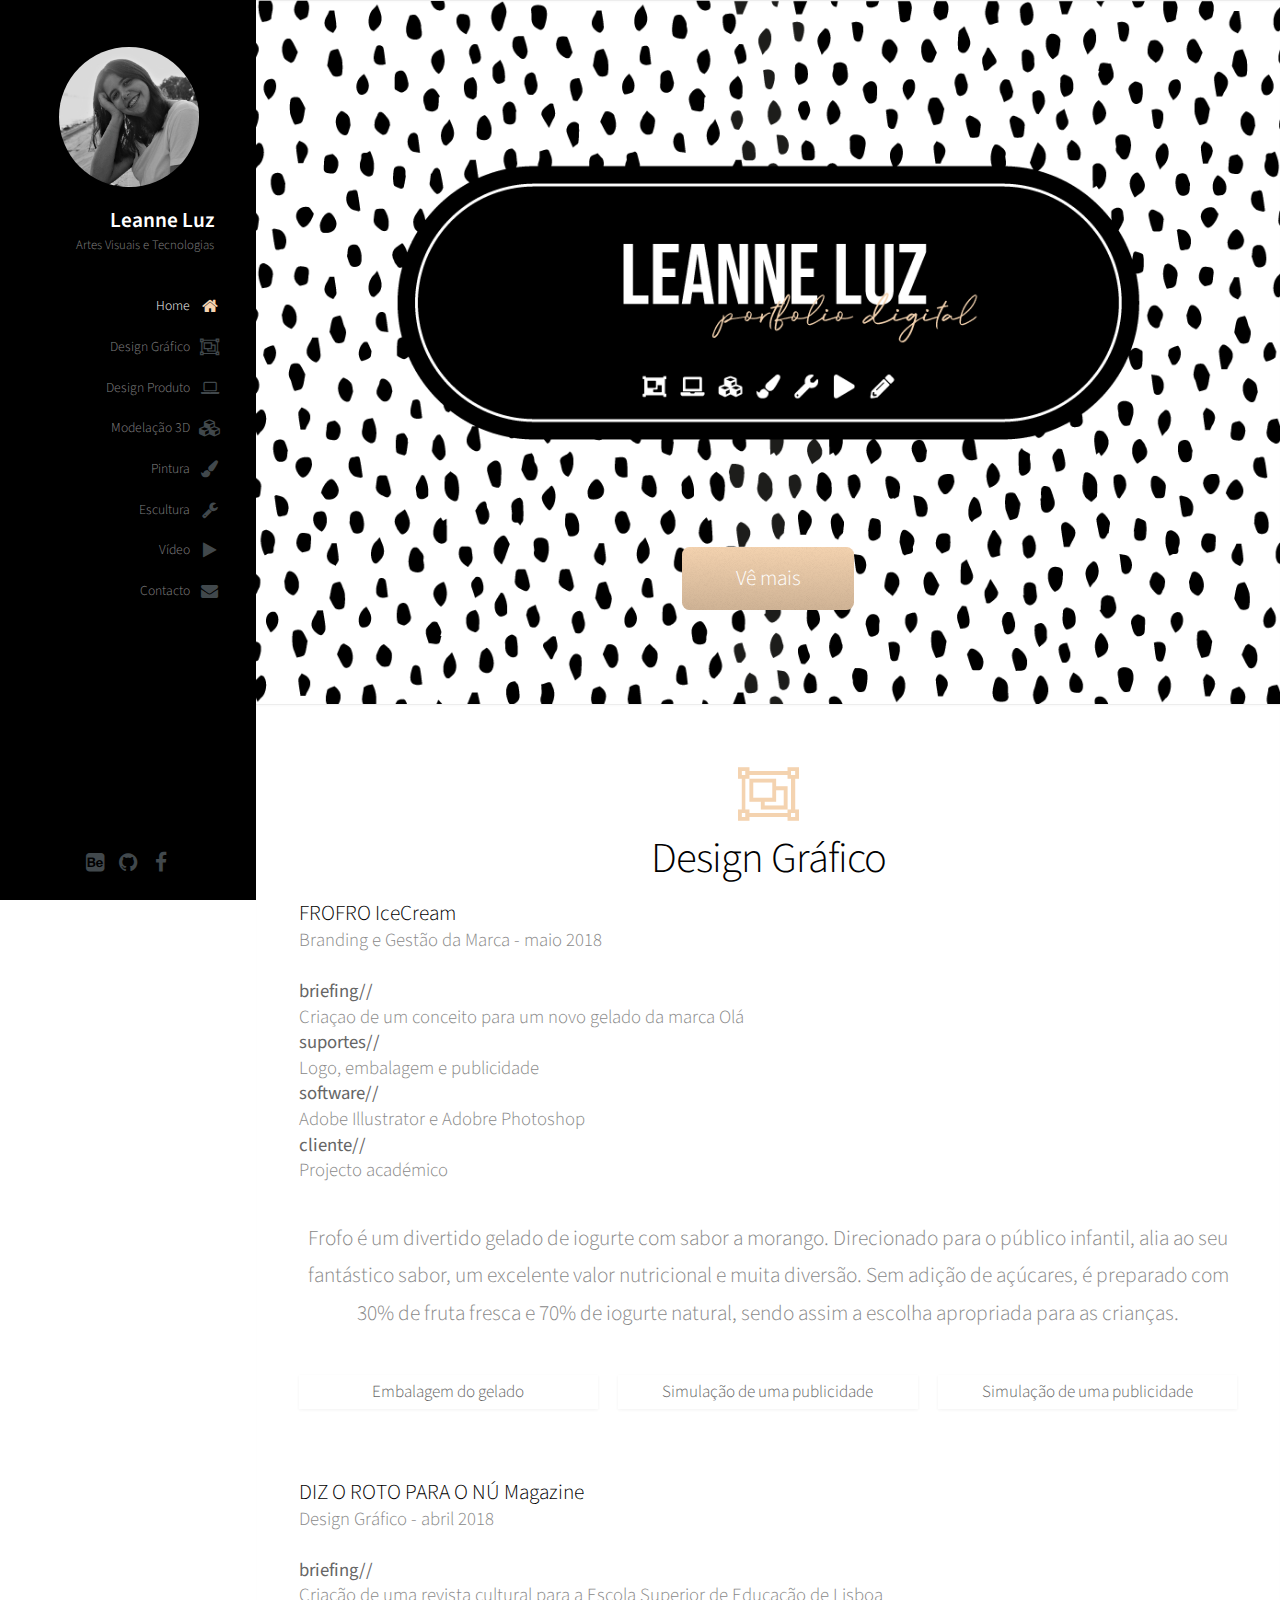
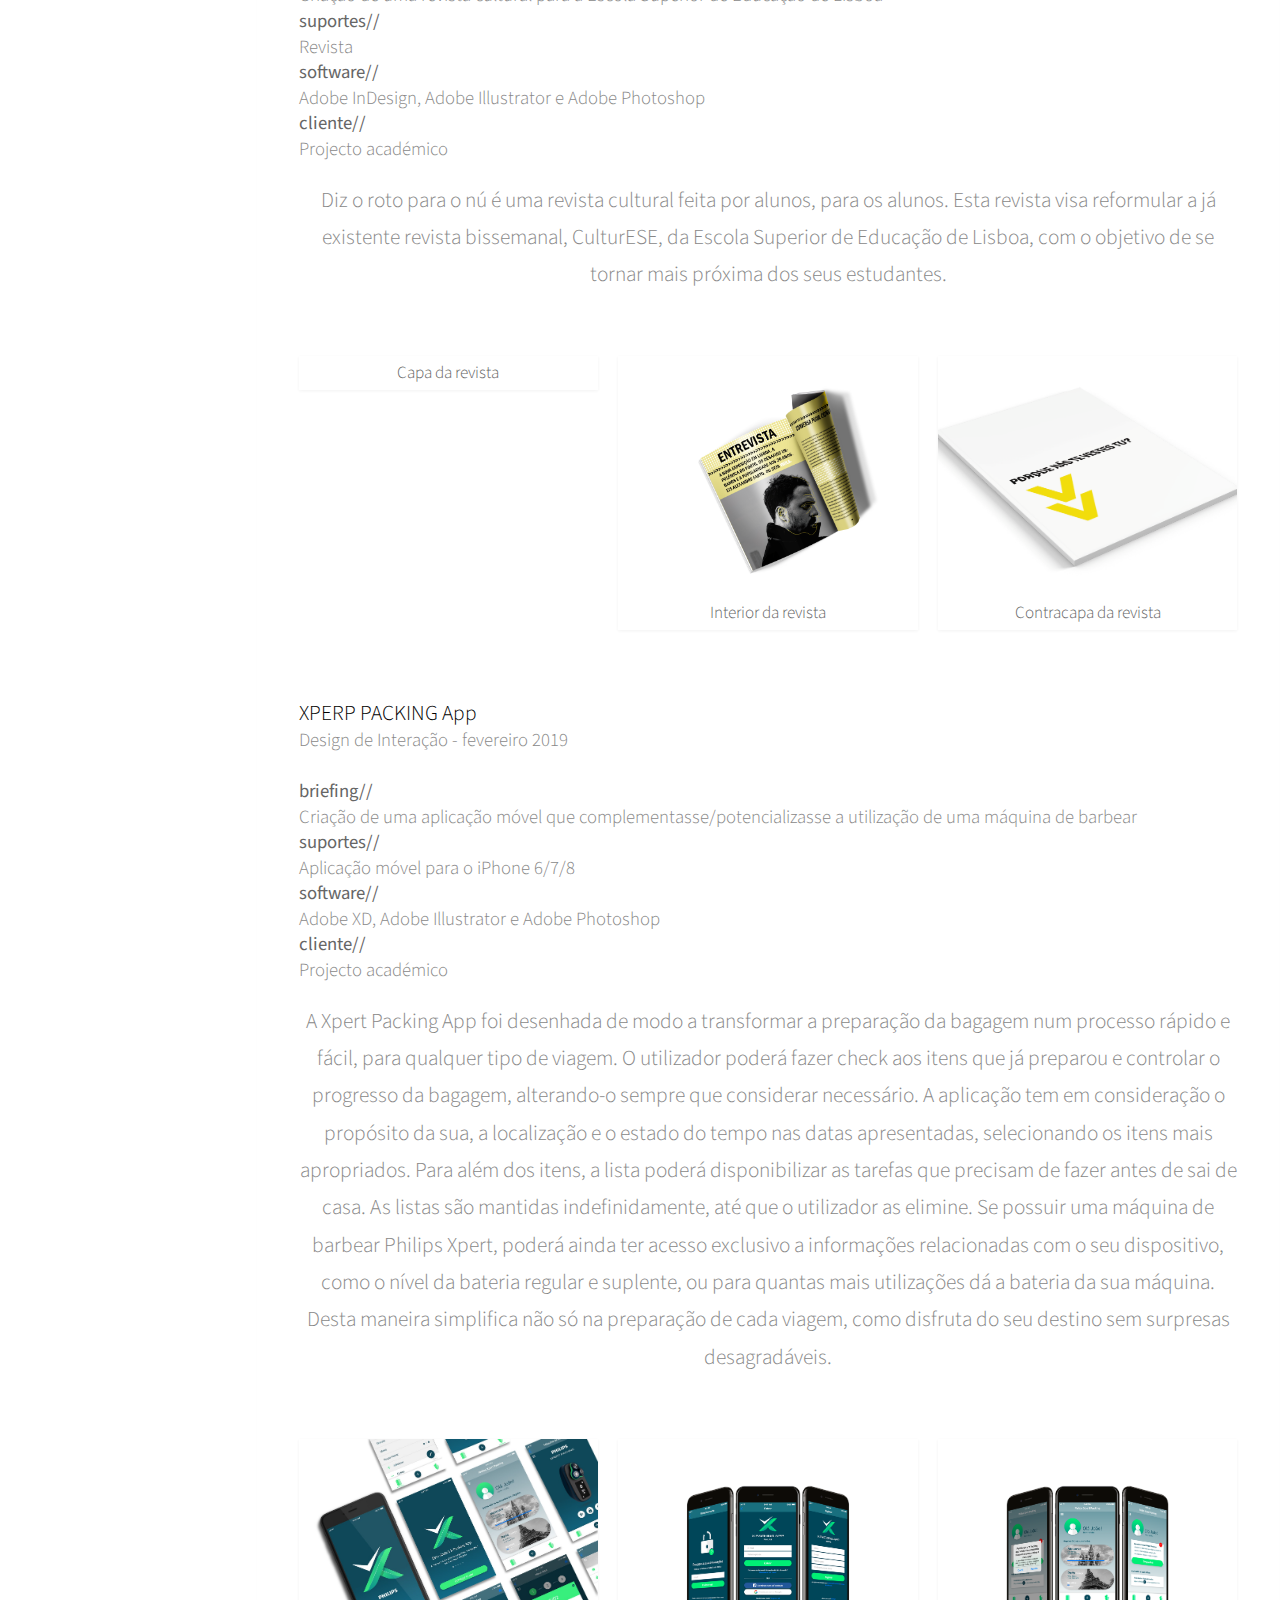
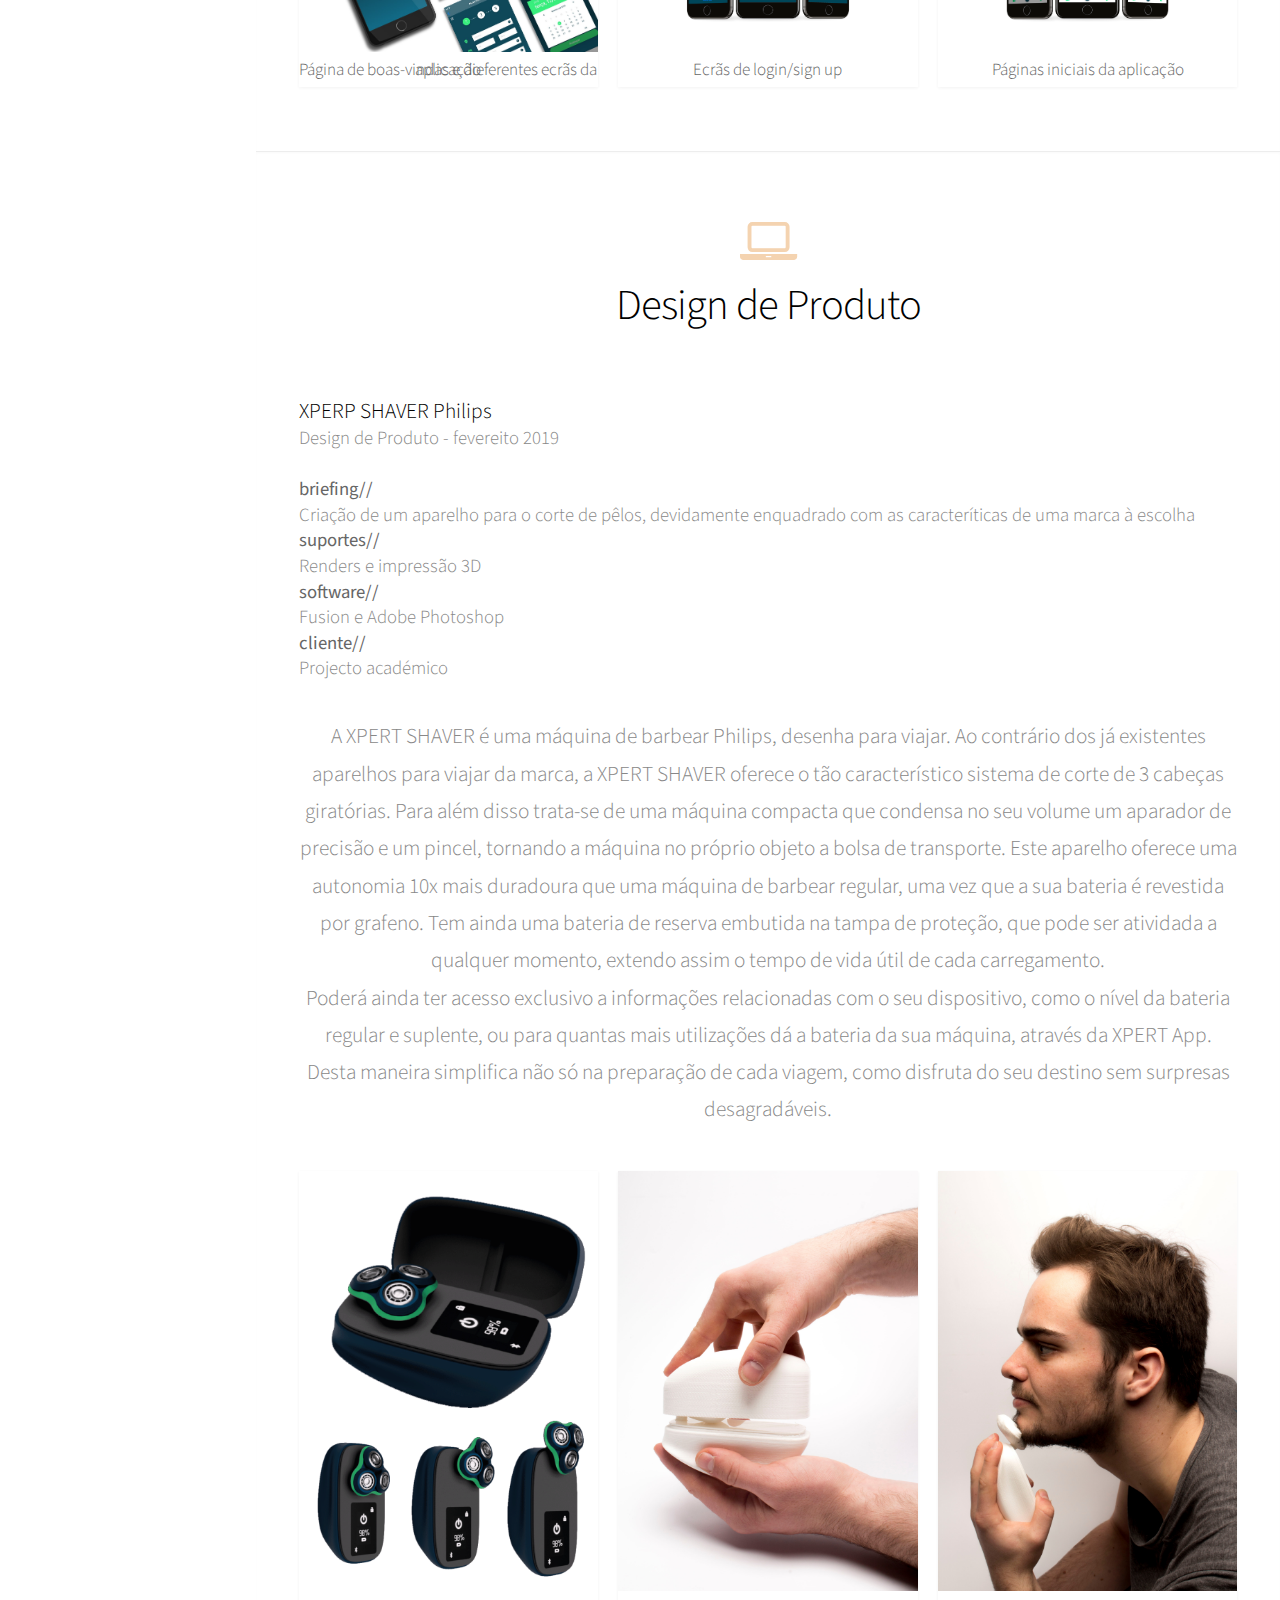
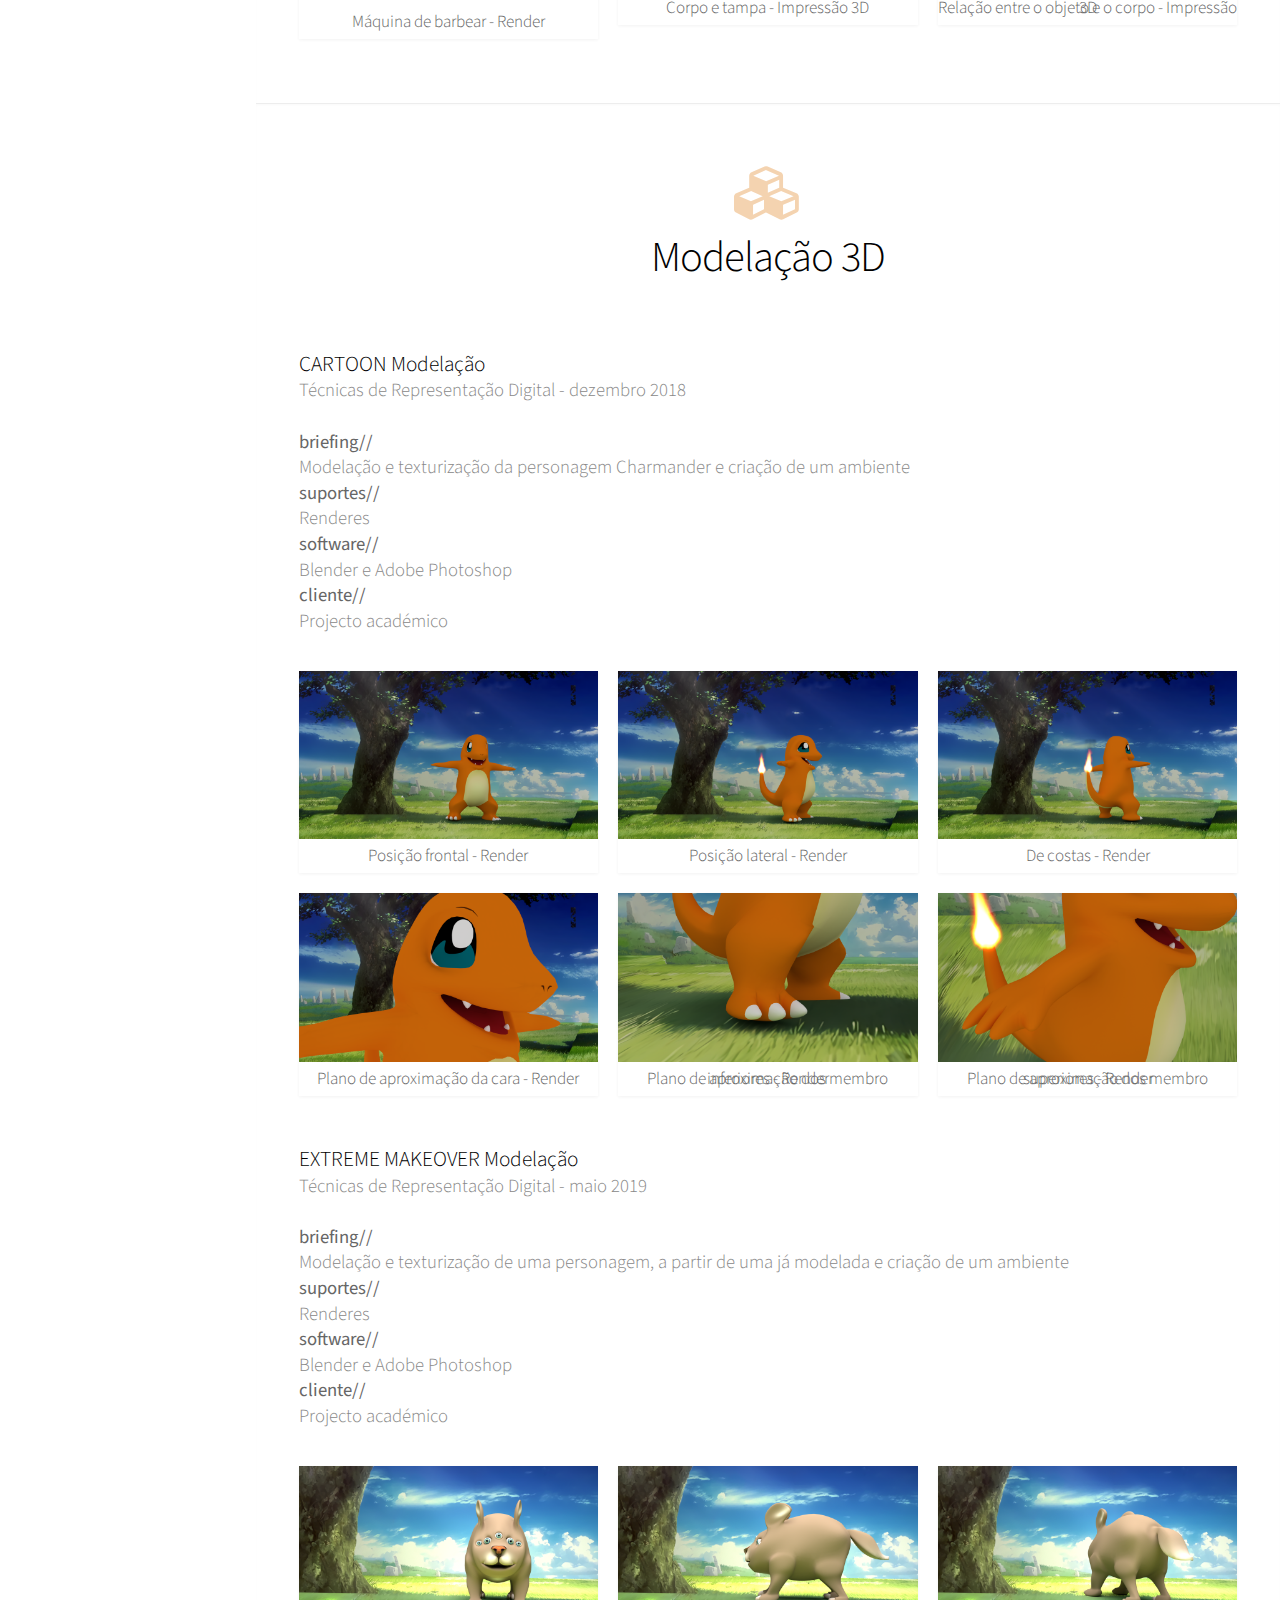
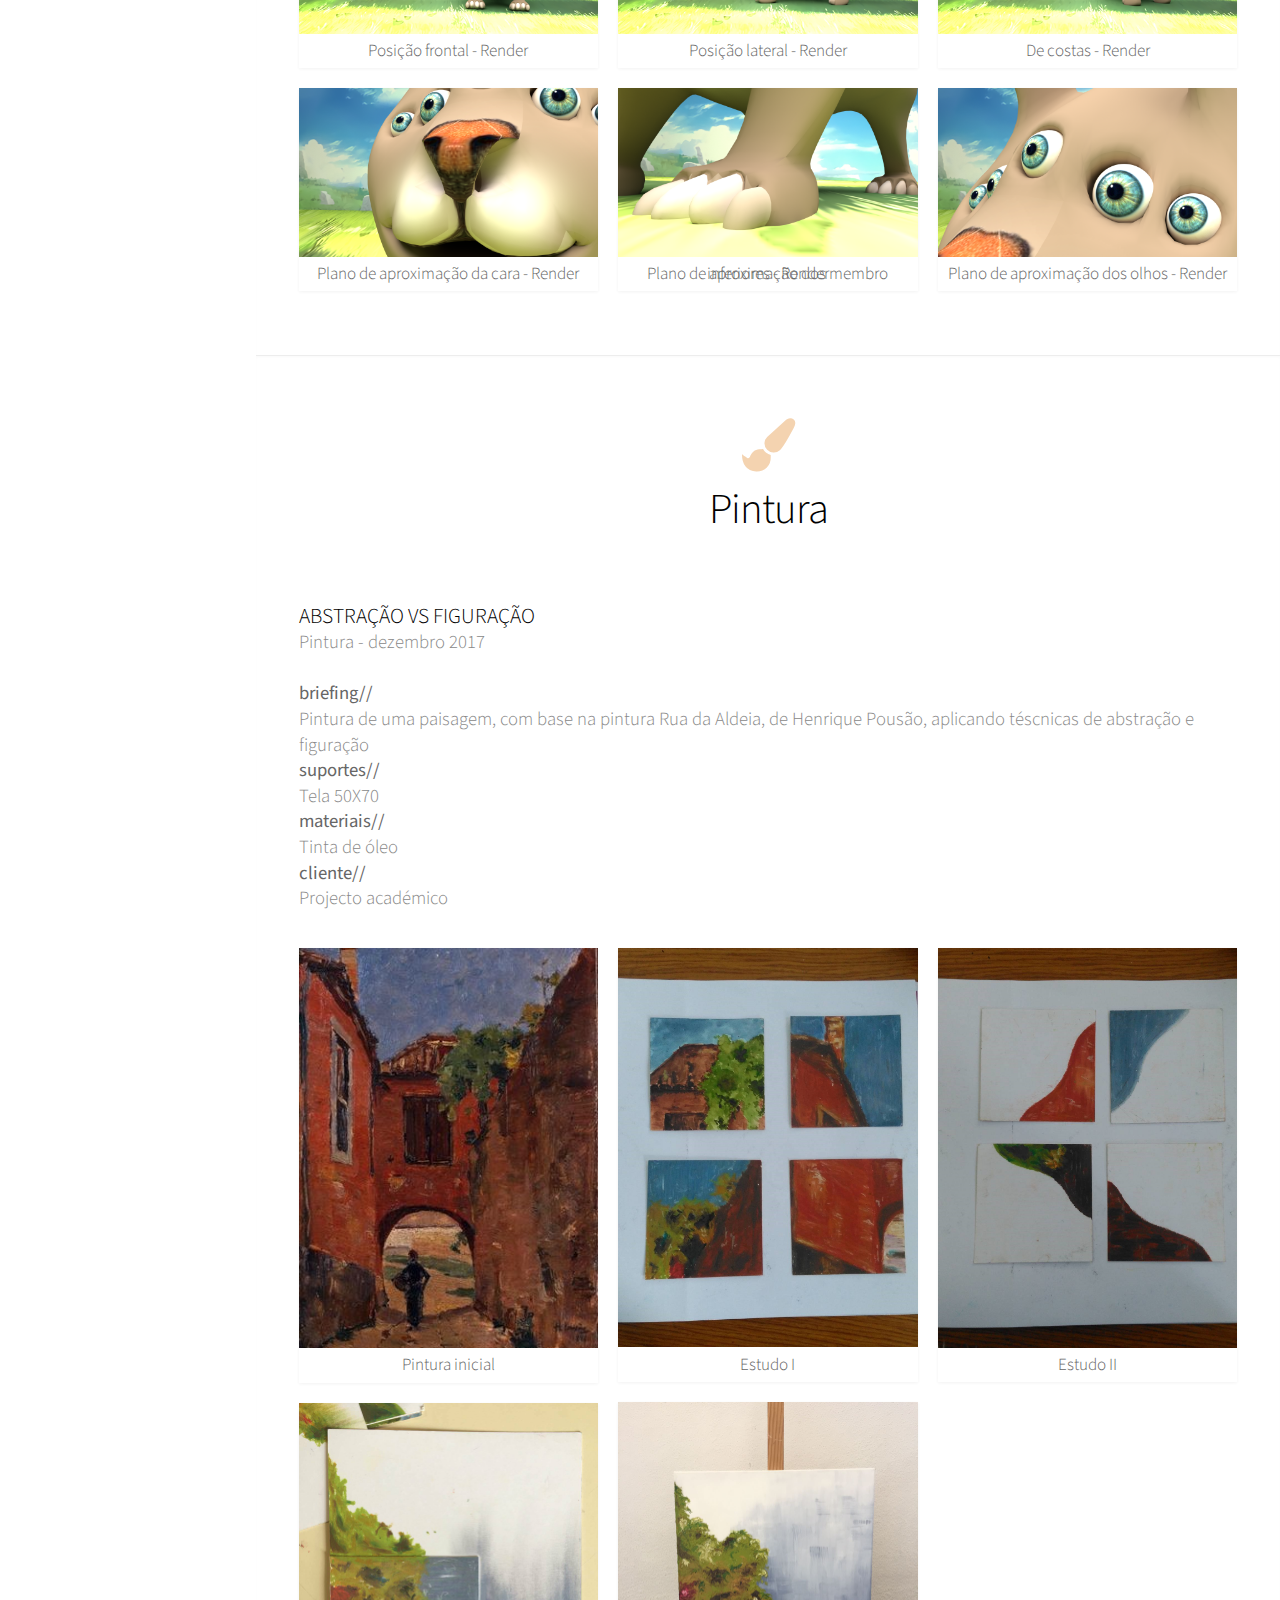
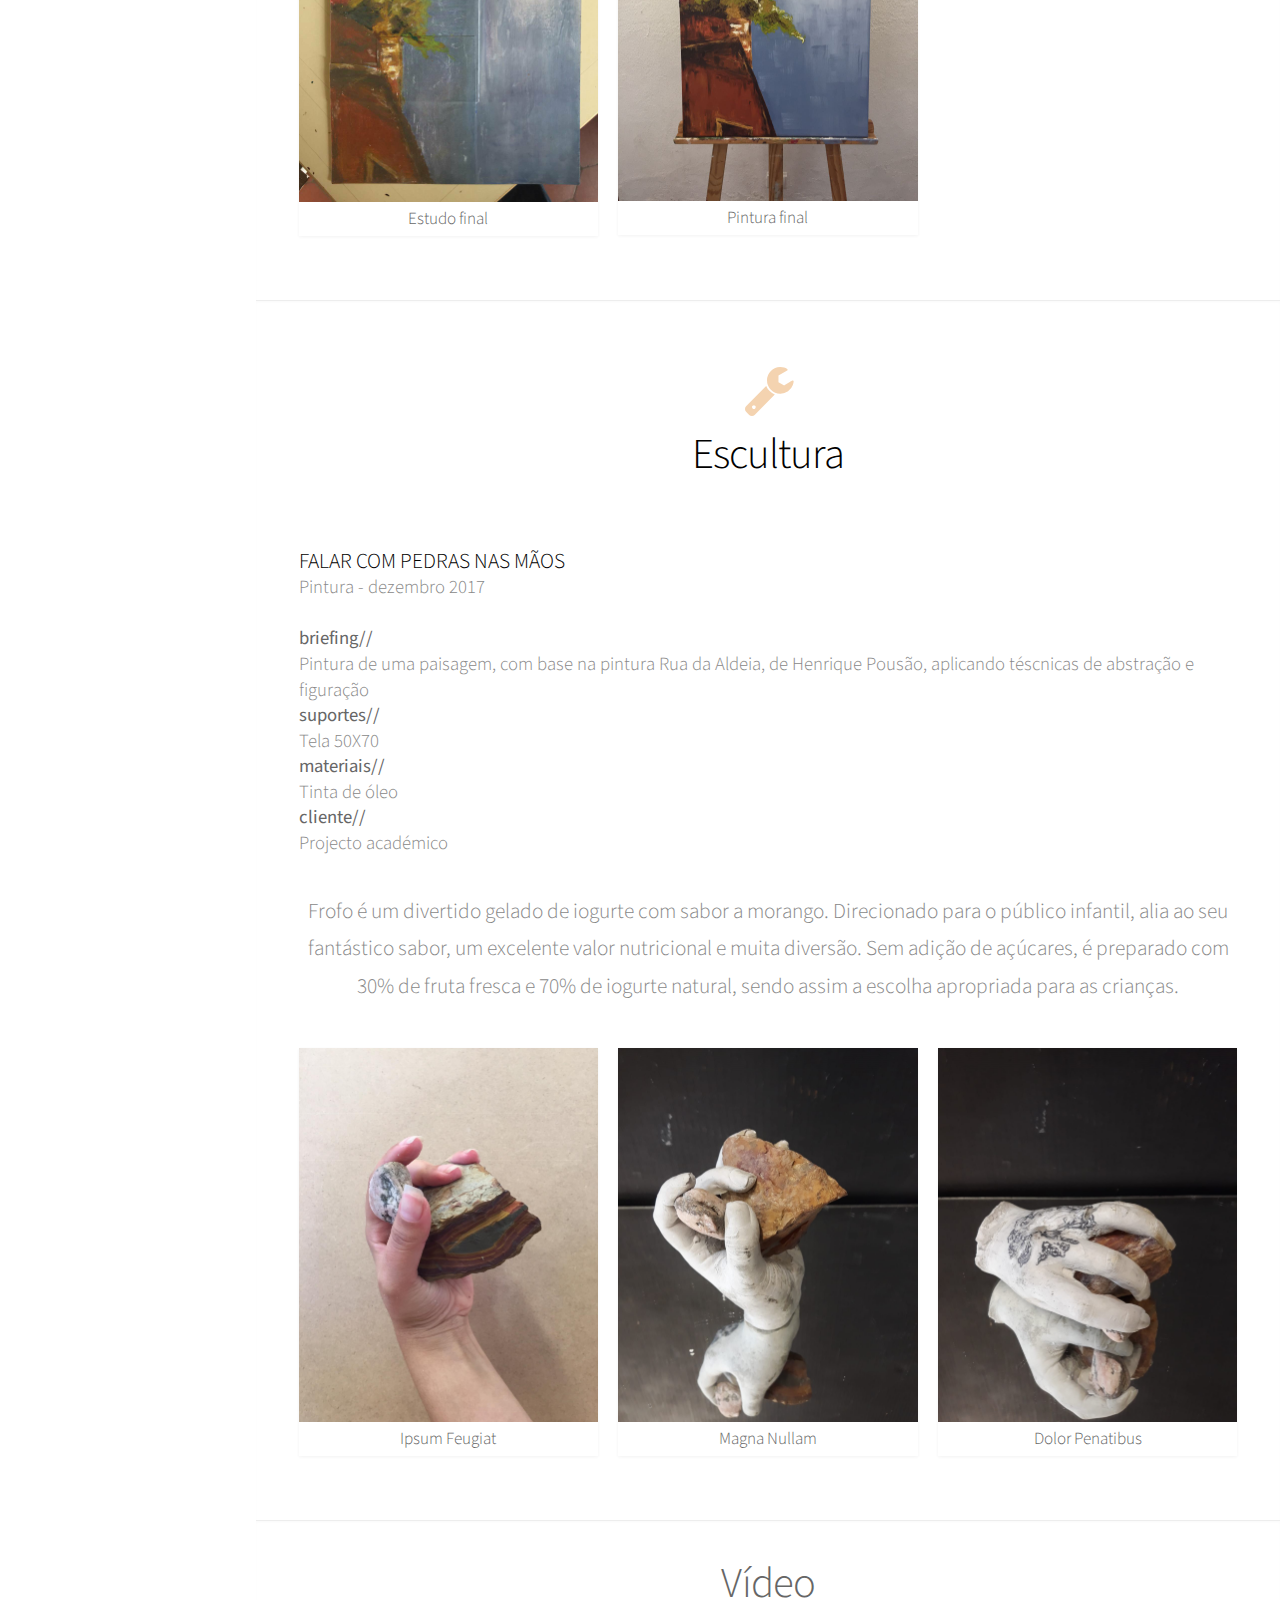
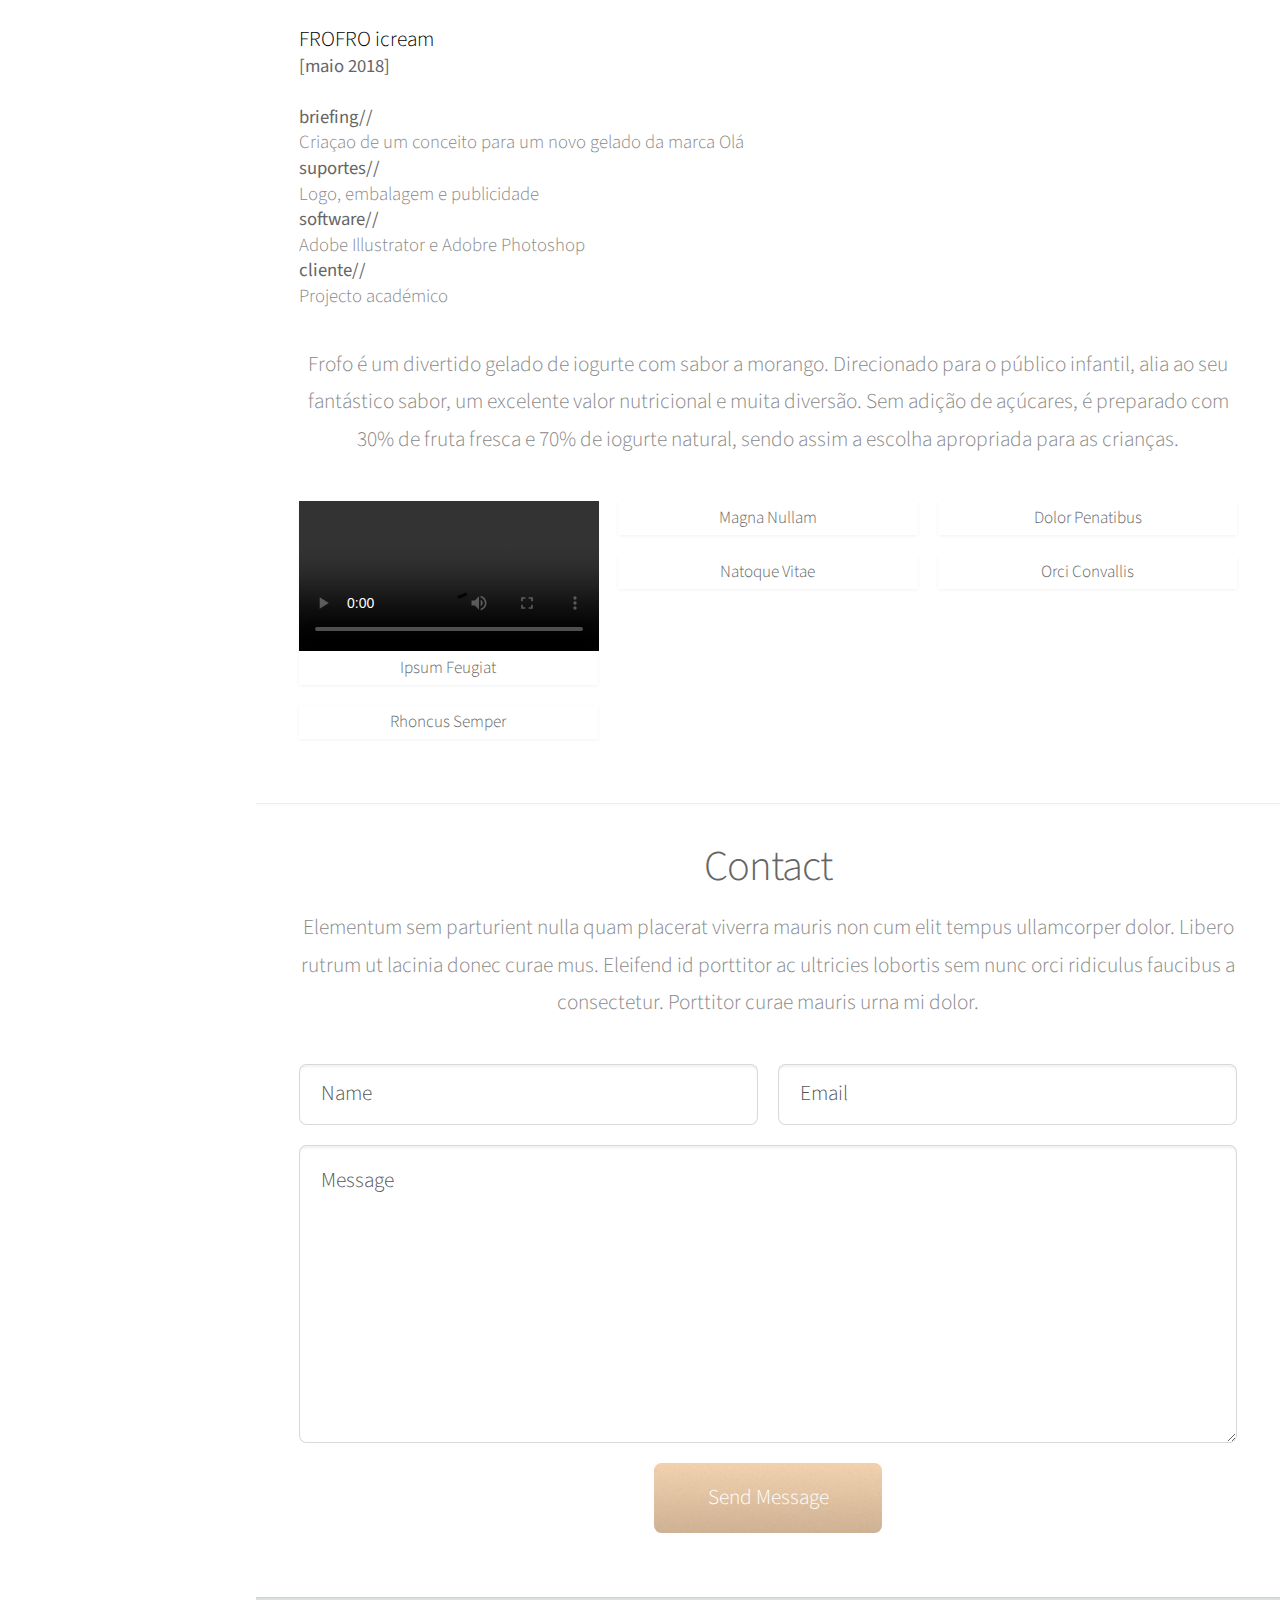
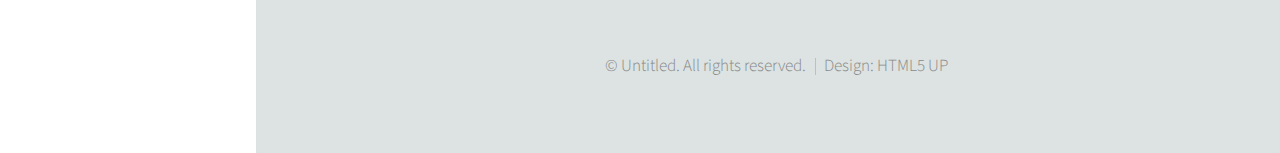
==== commit 0705257f: "image position e menu" ====
--- a/index.html
+++ b/index.html
@@ -25,10 +25,10 @@
 							<span class="image avatar48"><img src="images/avatar1.JPG" alt="" class="responsive"></img></span>
 						<!--	<br><br><br><br><br> -->
 
-						</div>
 
 						<h1 id="title">Leanne Luz</h1>
-						<p style="font-size:15px;">Artes Visuais e Tecnologias</p>
+						<p>Artes Visuais e Tecnologias</p>
+						</div>
 
 					<!-- Nav -->
 						<nav id="nav">
--- a/assets/css/main.css
+++ b/assets/css/main.css
@@ -2122,7 +2122,7 @@
 
 		#logo .image {
 			position: absolute;
-			left: 0;
+			left: 0px;
 			top: 0;
 		}
 
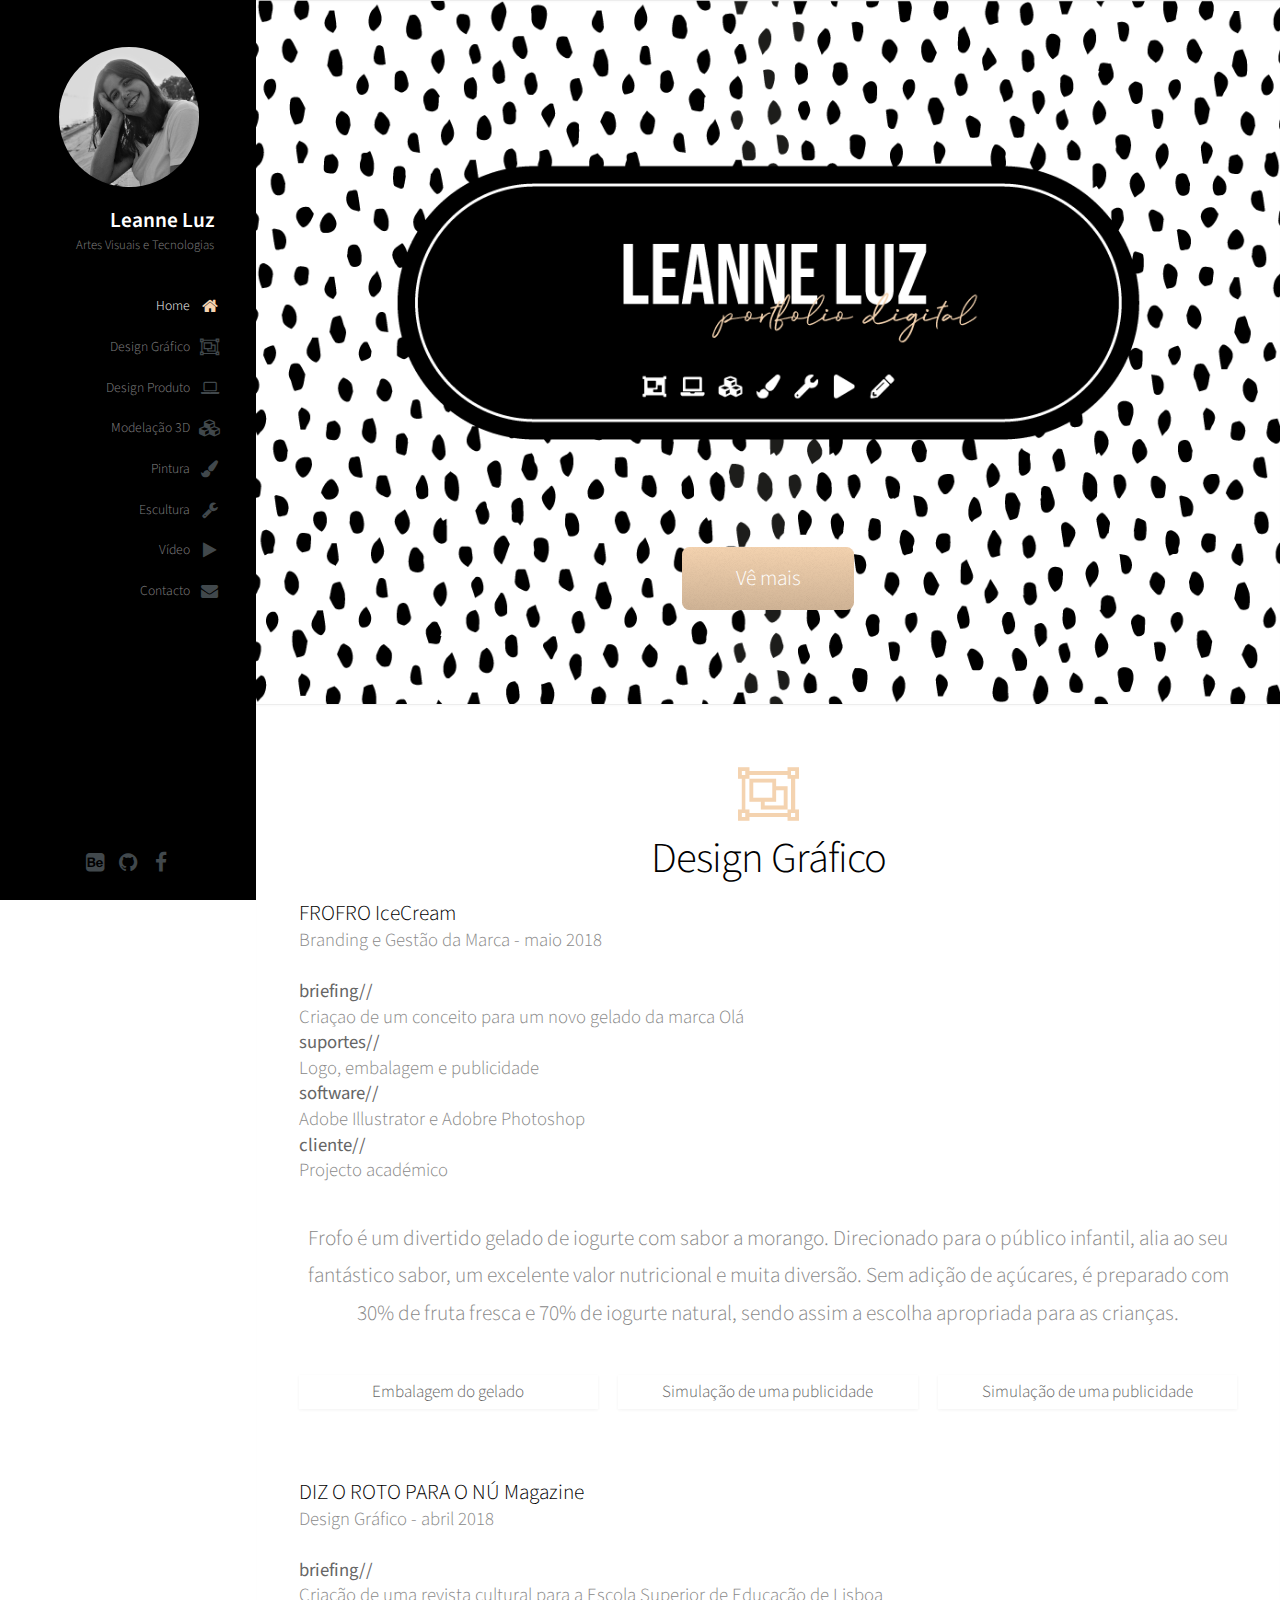
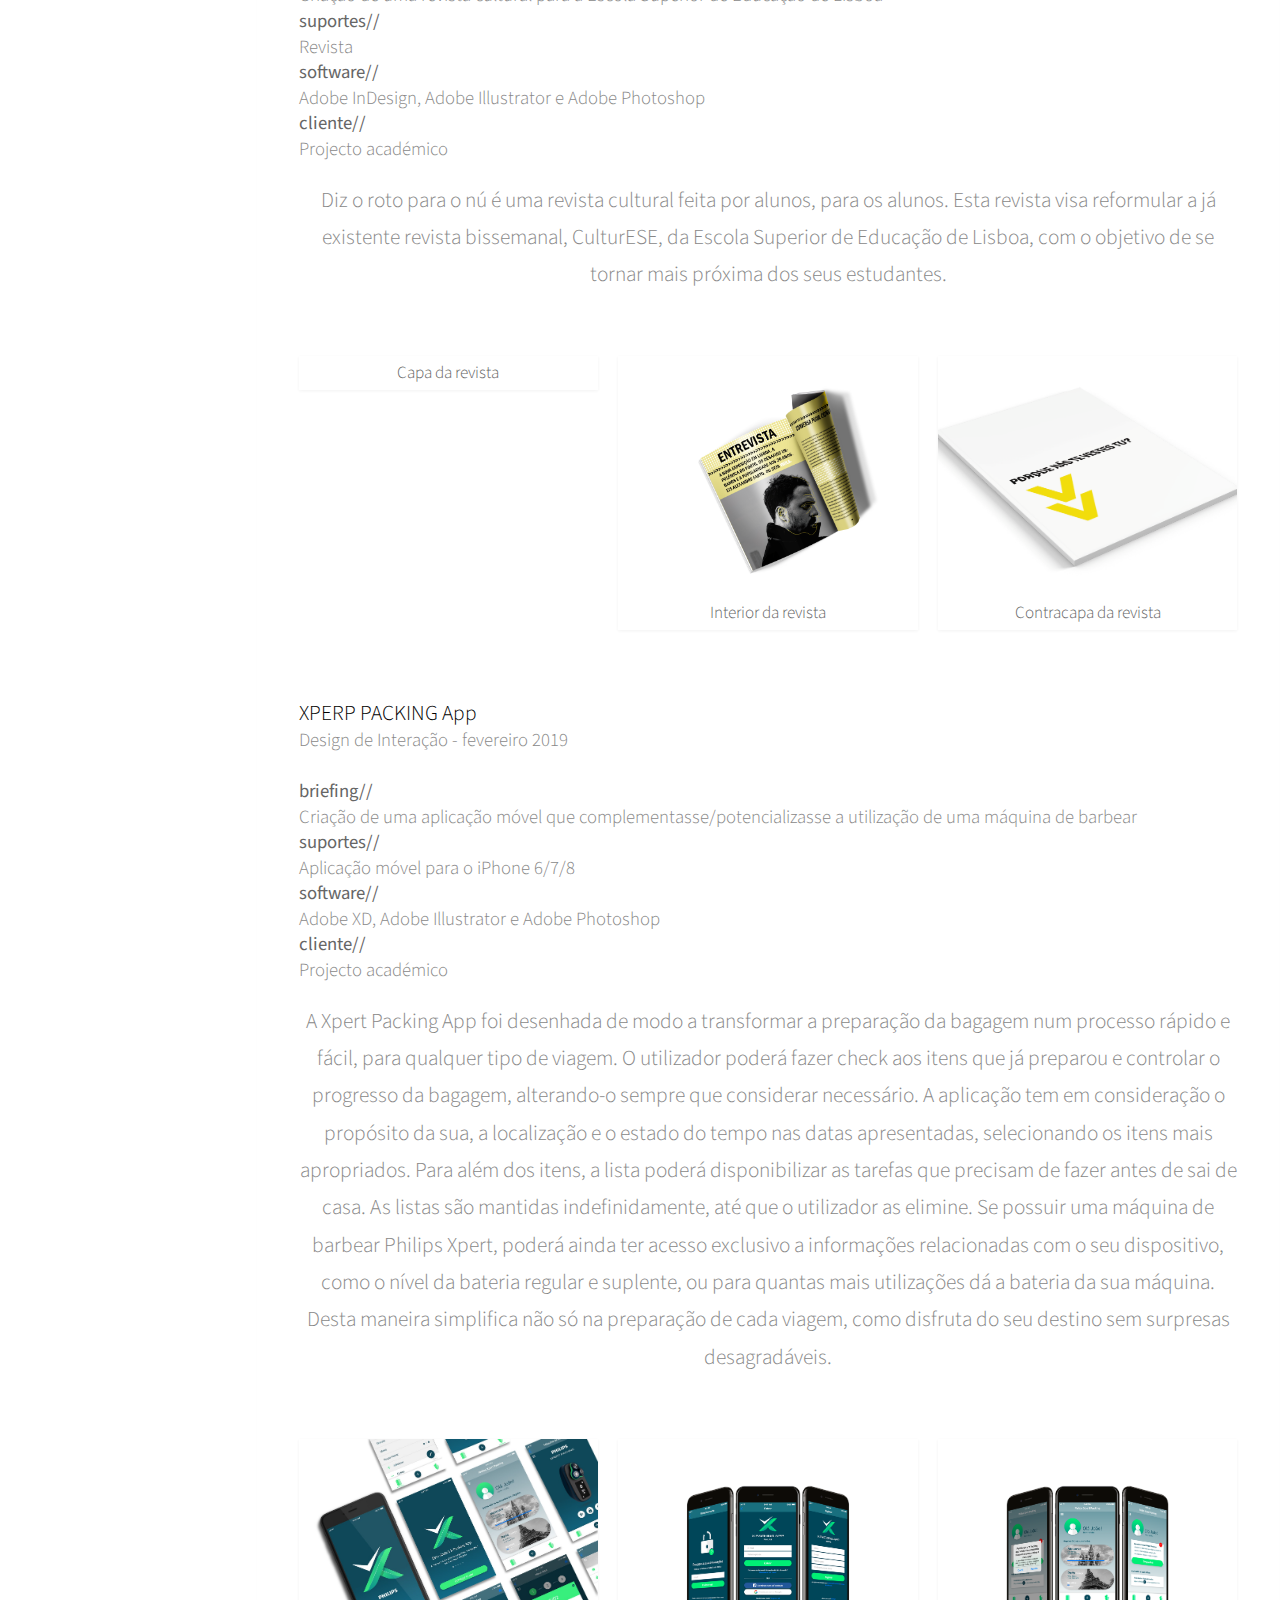
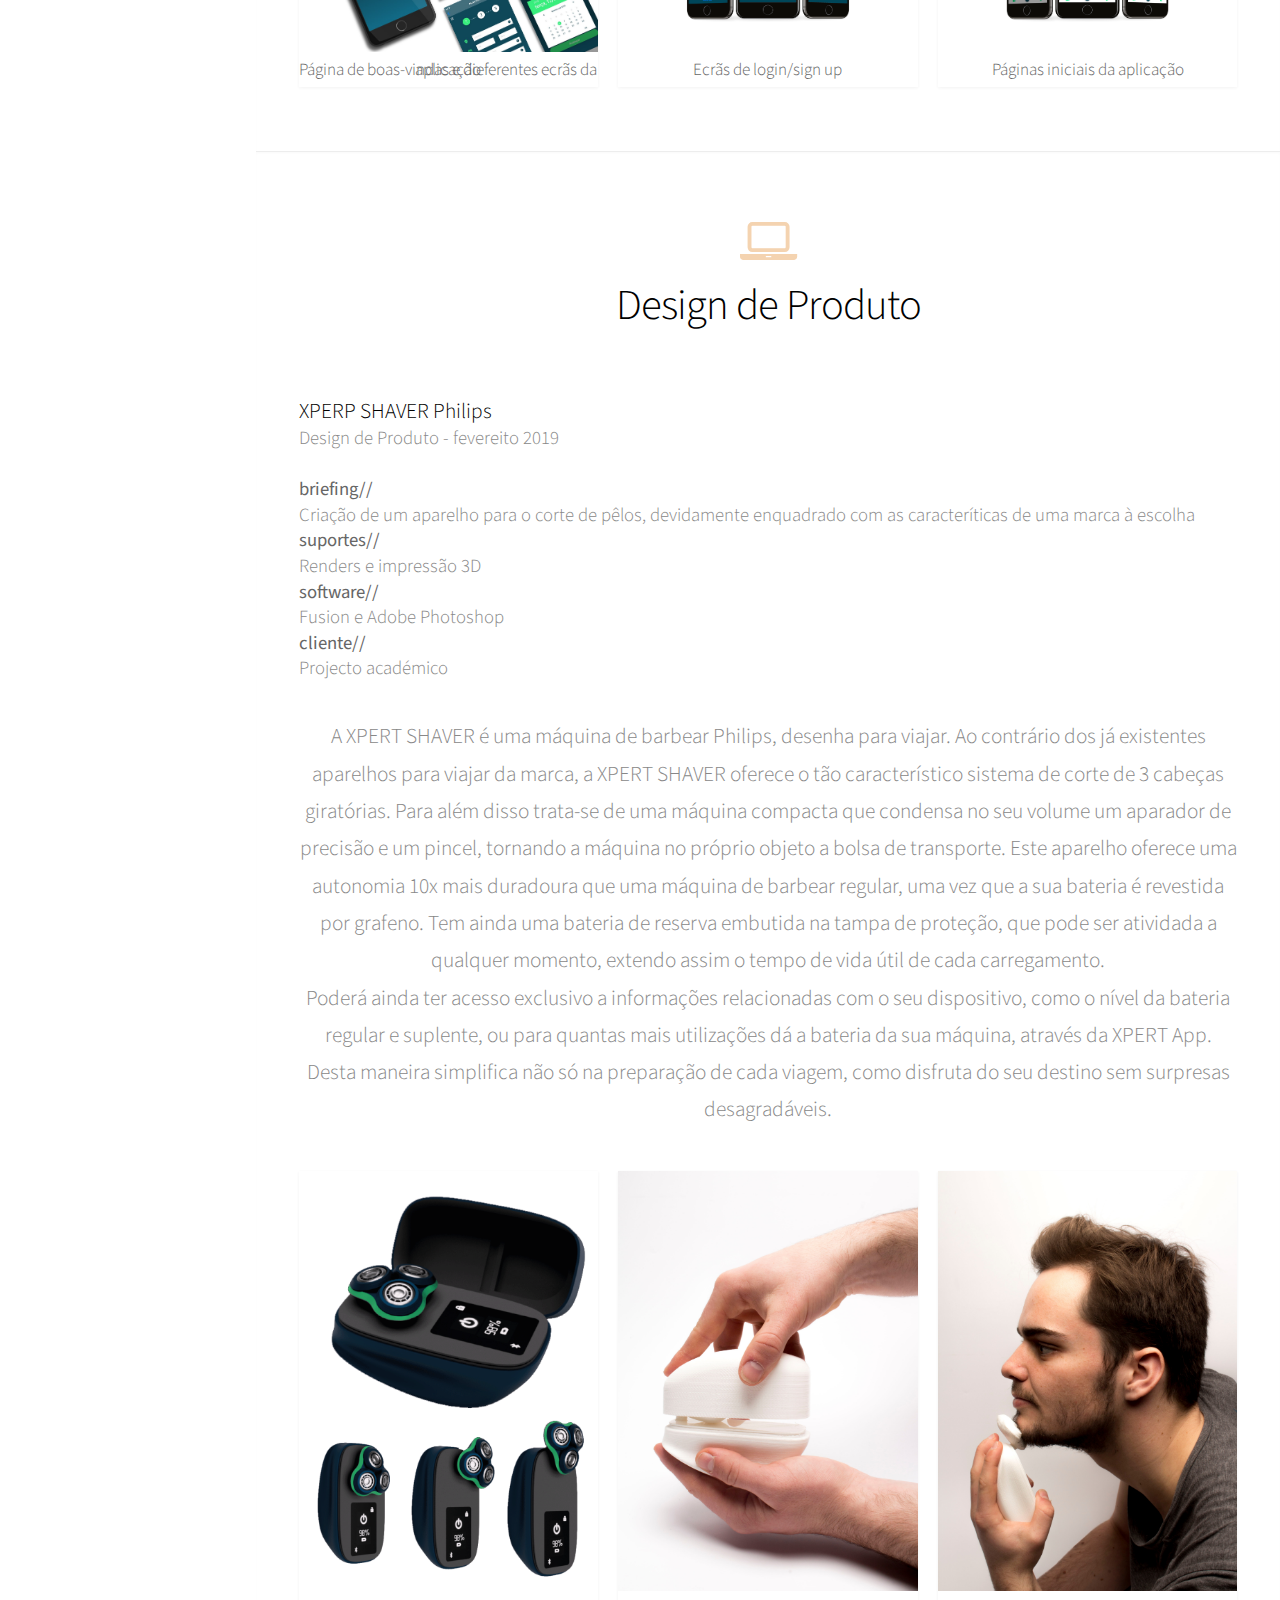
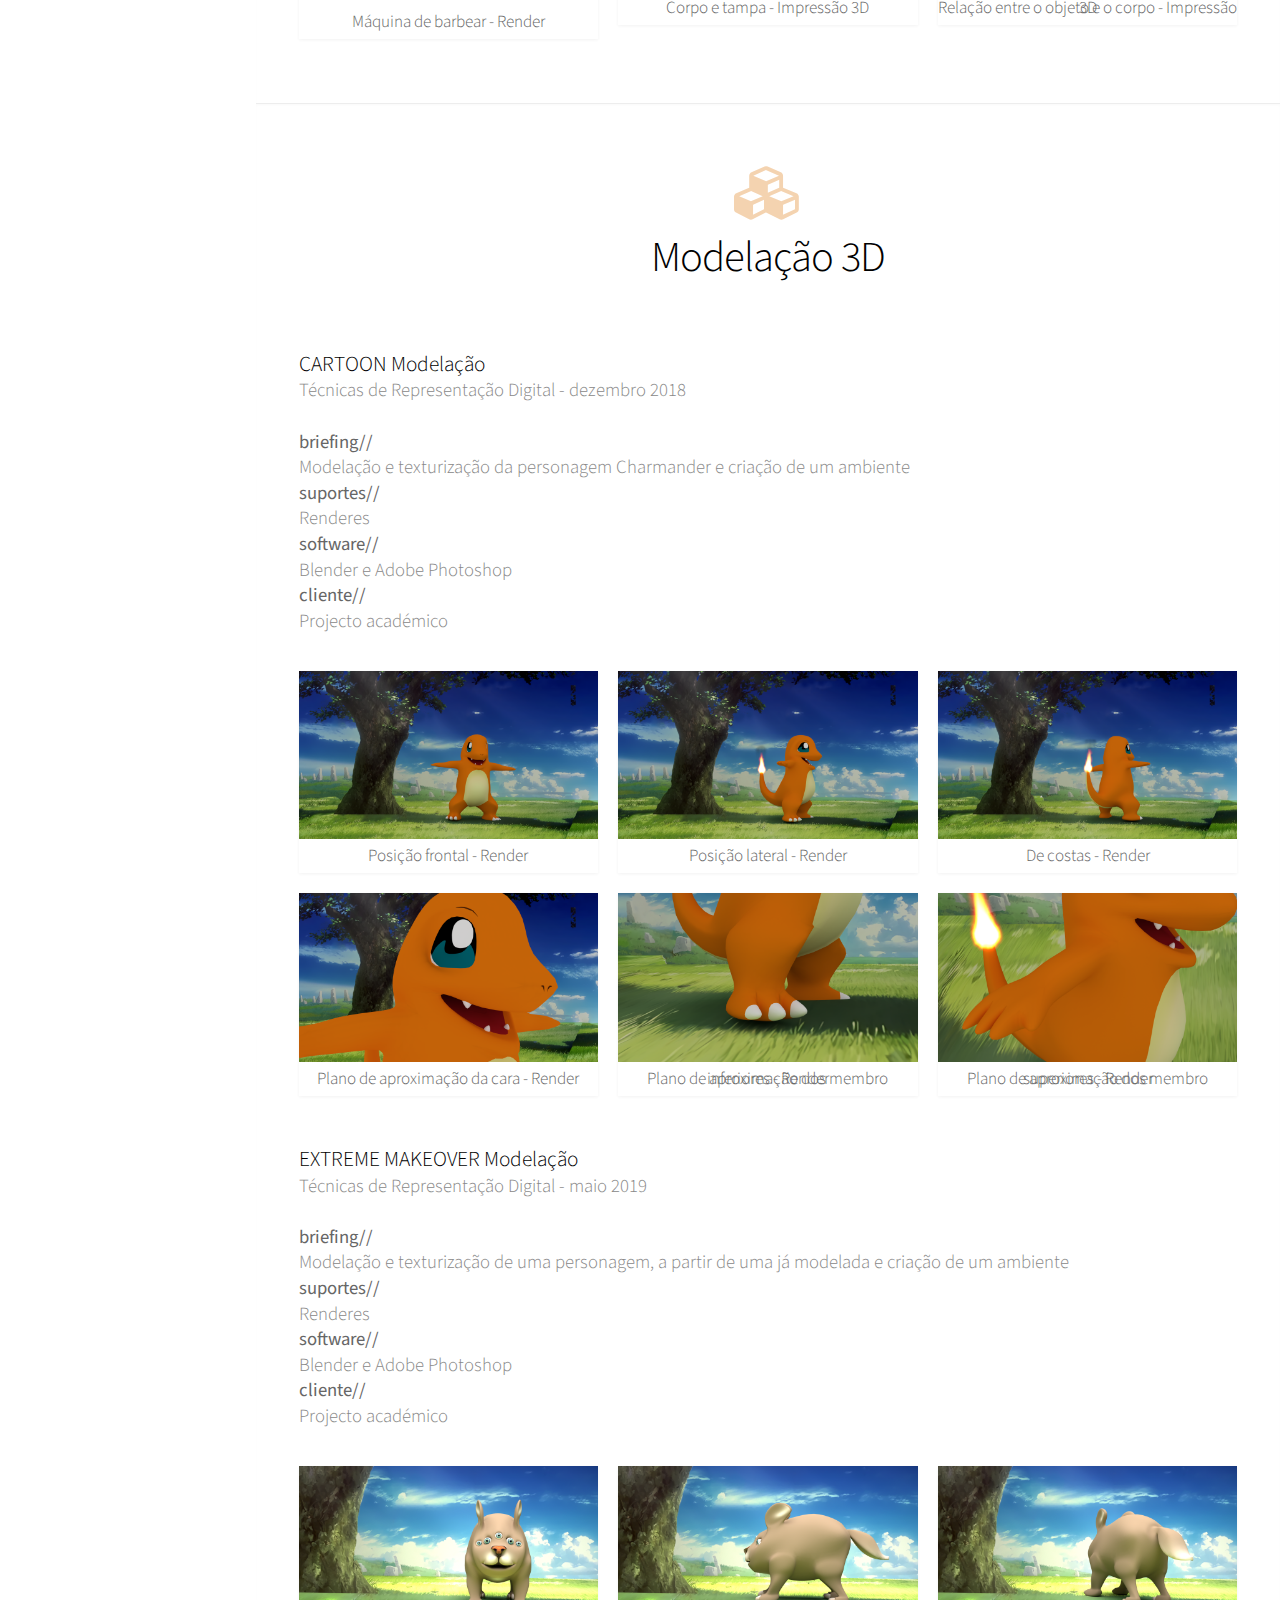
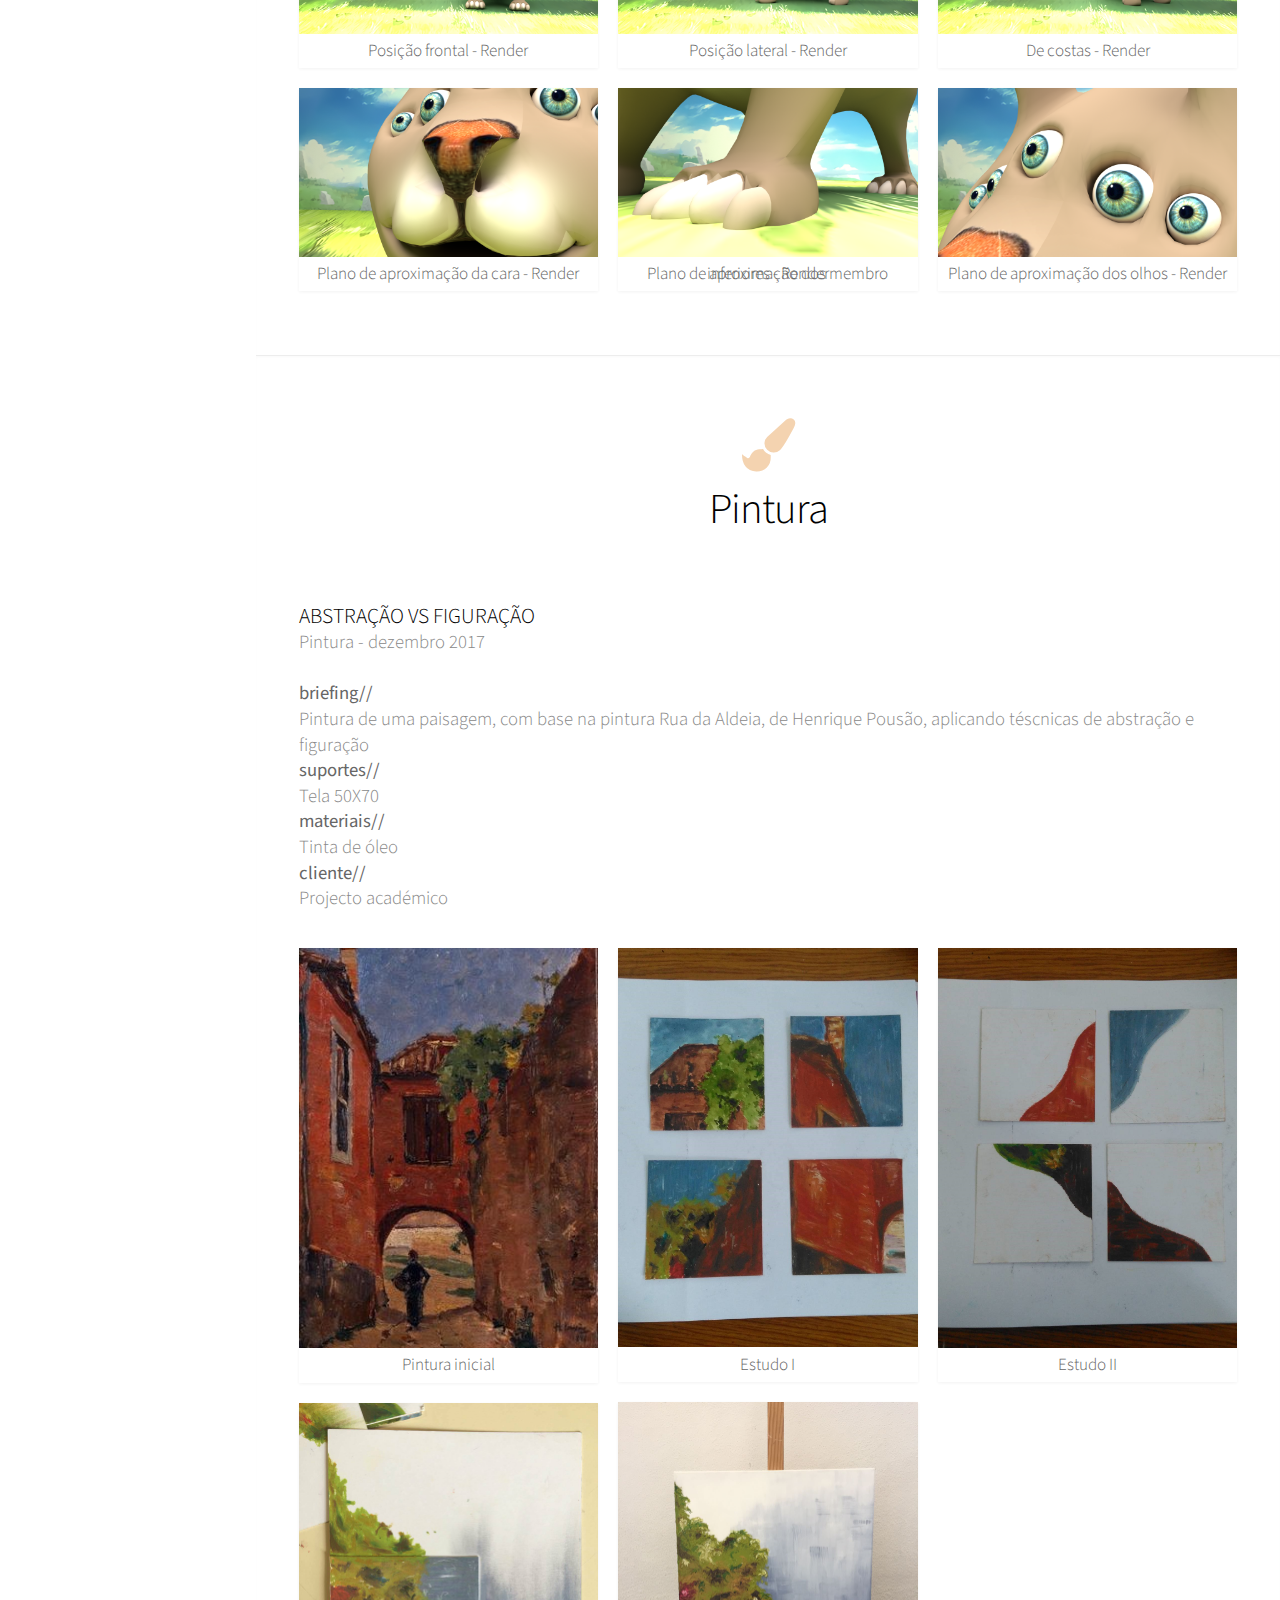
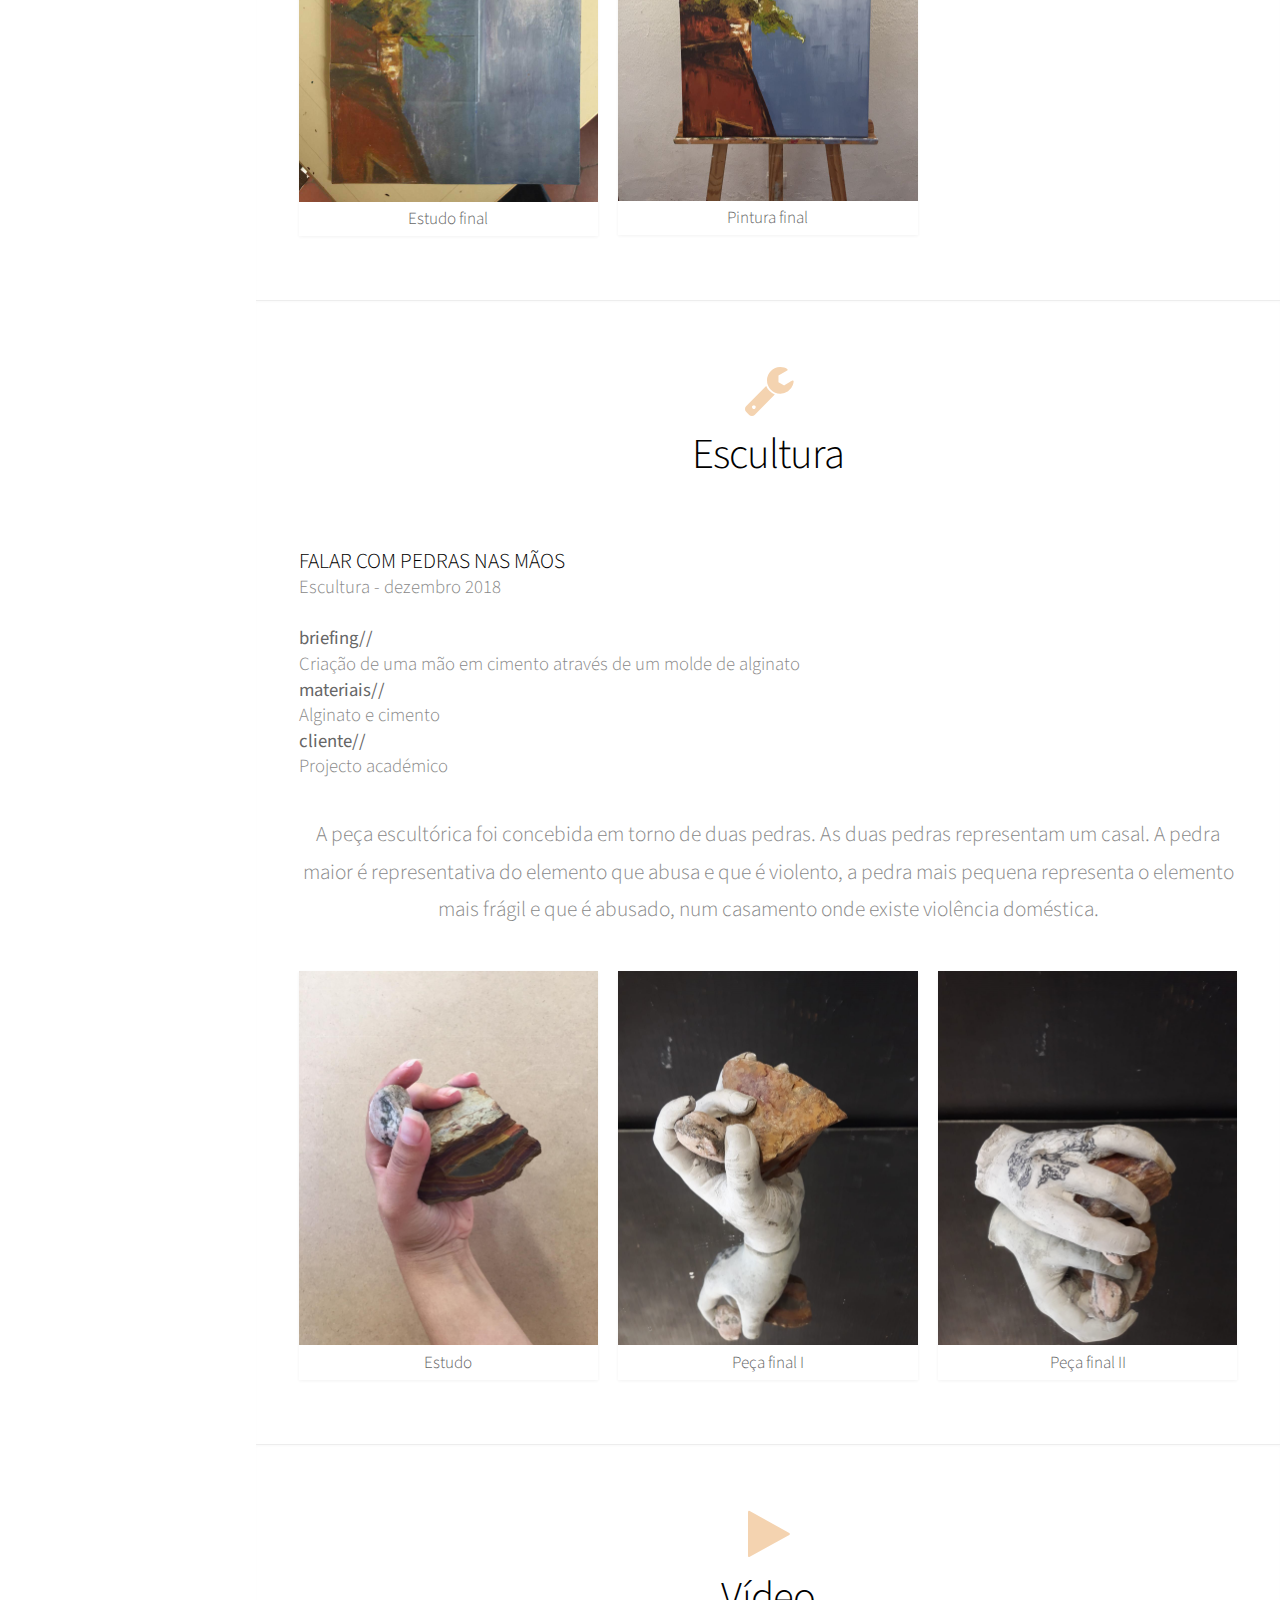
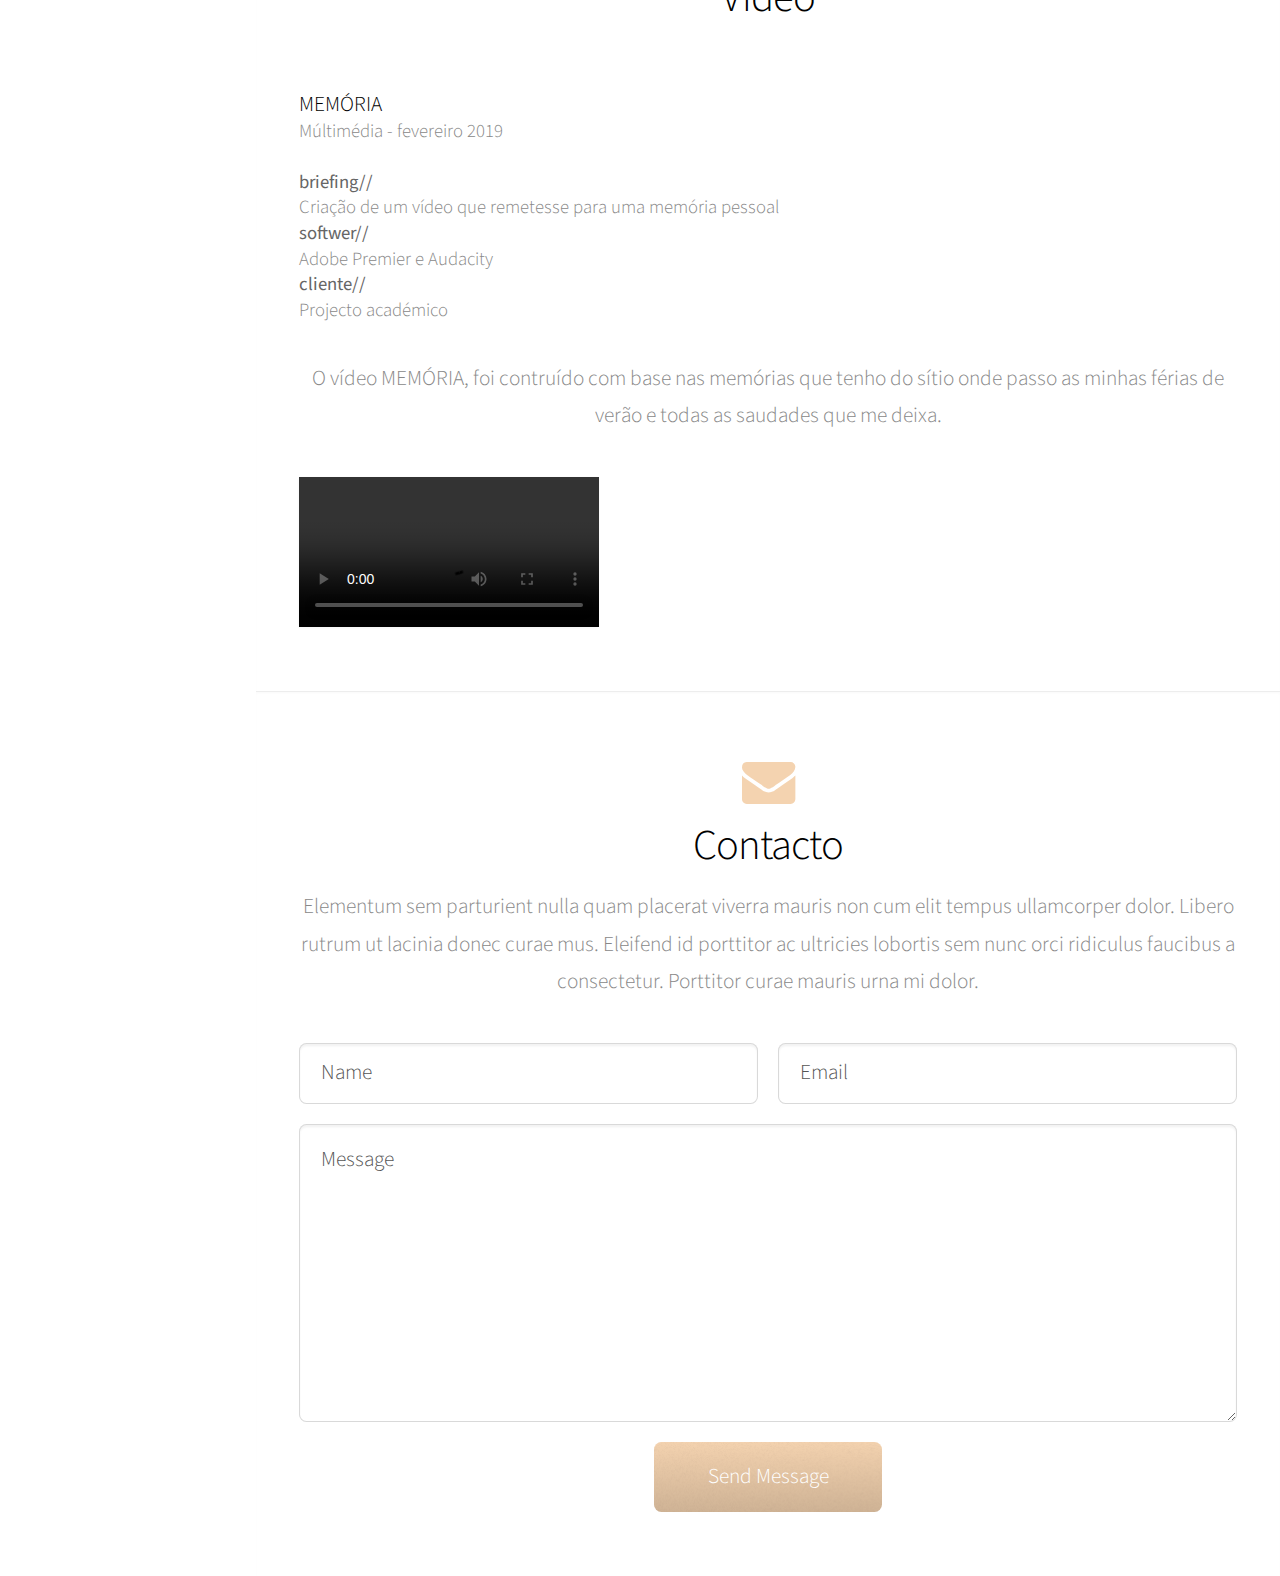
==== commit 5c2b4e9b: "mmm" ====
--- a/index.html
+++ b/index.html
@@ -574,20 +574,16 @@
 						<div style="line-height: 1.2;" align="left">
 							<strong style="color:black"><br><br>FALAR COM PEDRAS NAS MÃOS</strong>
 							<br>
-							<a style="font-size:14pt;">Pintura - dezembro 2017</a>
+							<a style="font-size:14pt;">Escultura - dezembro 2018</a>
 							<br>
 							<br>
 							<strong class="subTitle">briefing//</strong>
 							<br>
-							<a style="font-size:14pt;">Pintura de uma paisagem, com base na pintura Rua da Aldeia, de Henrique Pousão, aplicando téscnicas de abstração e figuração</a>
-							<br>
-							<strong class="subTitle">suportes//</strong>
-							<br>
-							<a style="font-size:14pt;">Tela 50X70</a>
+							<a style="font-size:14pt;">Criação de uma mão em cimento através de um molde de alginato</a>
 							<br>
 							<strong class="subTitle">materiais//</strong>
 							<br>
-							<a style="font-size:14pt;">Tinta de óleo</a>
+							<a style="font-size:14pt;">Alginato e cimento</a>
 							<br>
 							<strong class="subTitle">cliente//</strong>
 							<br>
@@ -596,34 +592,32 @@
 
 						<br>
 
-							<p>Frofo é um divertido gelado de iogurte com sabor a morango.
-								Direcionado para o público infantil, alia ao seu fantástico sabor, um excelente
-								valor nutricional e muita diversão. Sem adição de açúcares, é preparado com
-								30% de fruta fresca e 70% de iogurte natural, sendo assim a escolha apropriada
-								para as crianças.</p>
+							<p>A peça escultórica foi concebida em torno de duas pedras.
+								As duas pedras representam um casal. A pedra maior é representativa do elemento que abusa e que é violento,
+								 a pedra mais pequena representa o elemento mais frágil e que é abusado, num casamento onde existe violência doméstica.</p>
 
 							<div class="row">
 								<div class="col-4 col-12-mobile">
 									<article class="item">
-										<a class="image fit"><img class="myImg" onclick="imagePopup(this, 'Ipsum Feugiat')" src="images/WhatsApp Image 2018-12-16 at 16.18.36 (1).jpeg" alt="" /></a>
-										<header>
-											<h3>Ipsum Feugiat</h3>
-										</header>
-									</article>
-								</div>
-								<div class="col-4 col-12-mobile">
-									<article class="item">
-										<a href="#" class="image fit"><img class="myImg" onclick="imagePopup(this, 'Rhoncus Semper')" src="images/WhatsApp Image 2018-12-29 at 13.42.04 (1).jpeg" alt="" /></a>
-										<header>
-											<h3>Magna Nullam</h3>
-										</header>
-									</article>
-								</div>
-								<div class="col-4 col-12-mobile">
-									<article class="item">
-										<a href="#" class="image fit"><img class="myImg" onclick="imagePopup(this, 'Rhoncus Semper')" src="images/_MG_8521.JPG" alt="" /></a>
-										<header>
-											<h3>Dolor Penatibus</h3>
+										<a class="image fit"><img class="myImg" onclick="imagePopup(this, 'Proposta para a peça final')" src="images/WhatsApp Image 2018-12-16 at 16.18.36 (1).jpeg" alt="" /></a>
+										<header>
+											<h3>Estudo</h3>
+										</header>
+									</article>
+								</div>
+								<div class="col-4 col-12-mobile">
+									<article class="item">
+										<a href="#" class="image fit"><img class="myImg" onclick="imagePopup(this, 'Peça final I')" src="images/WhatsApp Image 2018-12-29 at 13.42.04 (1).jpeg" alt="" /></a>
+										<header>
+											<h3>Peça final I</h3>
+										</header>
+									</article>
+								</div>
+								<div class="col-4 col-12-mobile">
+									<article class="item">
+										<a href="#" class="image fit"><img class="myImg" onclick="imagePopup(this, 'Peça final II')" src="images/_MG_8521.JPG" alt="" /></a>
+										<header>
+											<h3>Peça final II</h3>
 										</header>
 									</article>
 								</div>
@@ -633,43 +627,36 @@
 					</section>
 
 				<!-- Video -->
-					<section id="video" class="seven">
-									<div class="container">
-
-										<header>
-											<h2>Vídeo</h2>
-										</header>
-
-										<div style="line-height: 1.2;" align="left">
-											<strong style="color:black">FROFRO icream</strong>
-											<br>
-											<strong class="subTitle">[maio 2018]</strong>
-											<br>
-											<br>
-											<strong class="subTitle">briefing//</strong>
-											<br>
-											<a style="font-size:14pt;">Criaçao de um conceito para um novo gelado da marca Olá</a>
-											<br>
-											<strong class="subTitle">suportes//</strong>
-											<br>
-											<a style="font-size:14pt;">Logo, embalagem e publicidade</a>
-											<br>
-											<strong class="subTitle">software//</strong>
-											<br>
-											<a style="font-size:14pt;">Adobe Illustrator e Adobre Photoshop</a>
-											<br>
-											<strong class="subTitle">cliente//</strong>
-											<br>
-											<a style="font-size:14pt;">Projecto académico</a>
-										</div>
-
-										<br>
-
-										<p>Frofo é um divertido gelado de iogurte com sabor a morango.
-											Direcionado para o público infantil, alia ao seu fantástico sabor, um excelente
-											valor nutricional e muita diversão. Sem adição de açúcares, é preparado com
-											30% de fruta fresca e 70% de iogurte natural, sendo assim a escolha apropriada
-											para as crianças.</p>
+				<section id="video" class="seven">
+					<div class="container">
+
+						<header>
+							<h2><strong style="color:#F4D3B0"><span class="icon fa-play"></spam></strong></h2> <br><h2><strong style="color:black">Vídeo</strong></h2>
+						</header>
+
+
+						<div style="line-height: 1.2;" align="left">
+							<strong style="color:black"><br><br>MEMÓRIA</strong>
+							<br>
+							<a style="font-size:14pt;">Múltimédia - fevereiro 2019</a>
+							<br>
+							<br>
+							<strong class="subTitle">briefing//</strong>
+							<br>
+							<a style="font-size:14pt;">Criação de um vídeo que remetesse para uma memória pessoal</a>
+							<br>
+							<strong class="subTitle">softwer//</strong>
+							<br>
+							<a style="font-size:14pt;">Adobe Premier e Audacity</a>
+							<br>
+							<strong class="subTitle">cliente//</strong>
+							<br>
+							<a style="font-size:14pt;">Projecto académico</a>
+						</div>
+
+										<br>
+
+										<p>O vídeo MEMÓRIA, foi contruído com base nas memórias que tenho do sítio onde passo as minhas férias de verão e todas as saudades que me deixa.</p>
 
 										<div class="row">
 											<div class="col-4 col-12-mobile">
@@ -677,42 +664,6 @@
 														<video class="image fit" controls>
 																<source src="images/2017288__Leanne Luz_Nostalgia.mp4" type="video/mp4">
 														</video>
-													<header>
-														<h3>Ipsum Feugiat</h3>
-													</header>
-												</article>
-												<article class="item">
-													<a class="image fit"><img class="myImg" onclick="imagePopup(this, 'Rhoncus Semper')" src="images/frofro/Outdoor.png" alt="" /></a>
-													<header>
-														<h3>Rhoncus Semper</h3>
-													</header>
-												</article>
-											</div>
-											<div class="col-4 col-12-mobile">
-												<article class="item">
-													<a href="#" class="image fit"><img class="myImg" onclick="imagePopup(this, 'Rhoncus Semper')" src="images/frofro/Outdoor.png" alt="" /></a>
-													<header>
-														<h3>Magna Nullam</h3>
-													</header>
-												</article>
-												<article class="item">
-													<a href="#" class="image fit"><img class="myImg" onclick="imagePopup(this, 'Rhoncus Semper')" src="images/frofro/Outdoor.png" alt="" /></a>
-													<header>
-														<h3>Natoque Vitae</h3>
-													</header>
-												</article>
-											</div>
-											<div class="col-4 col-12-mobile">
-												<article class="item">
-													<a href="#" class="image fit"><img class="myImg" onclick="imagePopup(this, 'Rhoncus Semper')" src="images/pic06.jpg" alt="" /></a>
-													<header>
-														<h3>Dolor Penatibus</h3>
-													</header>
-												</article>
-												<article class="item">
-													<a href="#" class="image fit"><img class="myImg" onclick="imagePopup(this, 'Rhoncus Semper')" src="images/pic07.jpg" alt="" /></a>
-													<header>
-														<h3>Orci Convallis</h3>
 													</header>
 												</article>
 											</div>
@@ -722,12 +673,14 @@
 								</section>
 
 				<!-- Contact -->
-					<section id="contact" class="eight">
-						<div class="container">
-
-							<header>
-								<h2>Contact</h2>
-							</header>
+				<section id="contact" class="eight">
+					<div class="container">
+
+						<header>
+							<h2><strong style="color:#F4D3B0"><span class="icon fa-envelope"></spam></strong></h2> <br><h2><strong style="color:black">Contacto</strong></h2>
+						</header>
+
+
 
 							<p>Elementum sem parturient nulla quam placerat viverra
 							mauris non cum elit tempus ullamcorper dolor. Libero rutrum ut lacinia
@@ -749,16 +702,6 @@
 
 						</div>
 					</section>
-
-			</div>
-
-		<!-- Footer -->
-			<div id="footer">
-
-				<!-- Copyright -->
-					<ul class="copyright">
-						<li>&copy; Untitled. All rights reserved.</li><li>Design: <a href="http://html5up.net">HTML5 UP</a></li>
-					</ul>
 
 			</div>
 
--- a/assets/css/main.css
+++ b/assets/css/main.css
@@ -240,7 +240,7 @@
 		}
 
 		#title{
-			margin-top : 180px;
+			margin-top : 10px;
 		}
 
 		.top{padding:10px;}
@@ -2121,8 +2121,8 @@
 		}
 
 		#logo .image {
-			position: absolute;
-			left: 0px;
+			position: relative;
+			left: 0;
 			top: 0;
 		}
 
@@ -2624,97 +2624,3 @@
 					margin-top: 0;
 				}
 	}
-
-		/* Leanne classes*/
-
-		strong.subTitle {
-			font-weight:400;
-			font-size:14pt;
-		}
-
-		/* Popup classes*/
-
-		.myImg {
-		  cursor: pointer;
-		  transition: 0.3s;
-		}
-
-		.myImg:hover {opacity: 0.7;}
-
-		/* The Modal (background) */
-		.modal {
-		  display: none; /* Hidden by default */
-		  position: fixed; /* Stay in place */
-		  z-index: 1; /* Sit on top */
-		  padding-top: 100px; /* Location of the box */
-		  left: 0;
-		  top: 0;
-		  width: 100%; /* Full width */
-		  height: 100%; /* Full height */
-		  overflow: auto; /* Enable scroll if needed */
-		  background-color: rgb(0,0,0); /* Fallback color */
-		  background-color: rgba(0,0,0,0.9); /* Black w/ opacity */
-		}
-
-		/* Modal Content (image) */
-		.modal-content {
-		  margin: auto;
-		  display: block;
-		  width: 80%;
-		  max-width: 700px;
-		}
-
-		/* Caption of Modal Image */
-		#caption {
-		  margin: auto;
-		  display: block;
-		  width: 80%;
-		  max-width: 700px;
-		  text-align: center;
-		  color: #ccc;
-		  padding: 10px 0;
-		  height: 150px;
-		}
-
-		/* Add Animation */
-		.modal-content, #caption {
-		  -webkit-animation-name: zoom;
-		  -webkit-animation-duration: 0.6s;
-		  animation-name: zoom;
-		  animation-duration: 0.6s;
-		}
-
-		@-webkit-keyframes zoom {
-		  from {-webkit-transform:scale(0)}
-		  to {-webkit-transform:scale(1)}
-		}
-
-		@keyframes zoom {
-		  from {transform:scale(0)}
-		  to {transform:scale(1)}
-		}
-
-		/* The Close Button */
-		.close {
-		  position: absolute;
-		  top: 15px;
-		  right: 35px;
-		  color: #f1f1f1;
-		  font-size: 40px;
-		  font-weight: bold;
-		  transition: 0.3s;
-		}
-
-		.close:hover,
-		.close:focus {
-		  color: #bbb;
-		  text-decoration: none;
-		  cursor: pointer;
-		}
-
-		/* 100% Image Width on Smaller Screens */
-		@media only screen and (max-width: 700px){
-		  .modal-content {
-		    width: 100%;
-		  }
-		}
--- a/assets/css/meu.css
+++ b/assets/css/meu.css
@@ -29,3 +29,97 @@
     -ms-transition: none;
     transition: none;
   }
+
+  /* Leanne classes*/
+
+  strong.subTitle {
+    font-weight:400;
+    font-size:14pt;
+  }
+
+  /* Popup classes*/
+
+  .myImg {
+    cursor: pointer;
+    transition: 0.3s;
+  }
+
+  .myImg:hover {opacity: 0.7;}
+
+  /* The Modal (background) */
+  .modal {
+    display: none; /* Hidden by default */
+    position: fixed; /* Stay in place */
+    z-index: 1; /* Sit on top */
+    padding-top: 100px; /* Location of the box */
+    left: 0;
+    top: 0;
+    width: 100%; /* Full width */
+    height: 100%; /* Full height */
+    overflow: auto; /* Enable scroll if needed */
+    background-color: rgb(0,0,0); /* Fallback color */
+    background-color: rgba(0,0,0,0.9); /* Black w/ opacity */
+  }
+
+  /* Modal Content (image) */
+  .modal-content {
+    margin: auto;
+    display: block;
+    width: 80%;
+    max-width: 700px;
+  }
+
+  /* Caption of Modal Image */
+  #caption {
+    margin: auto;
+    display: block;
+    width: 80%;
+    max-width: 700px;
+    text-align: center;
+    color: #ccc;
+    padding: 10px 0;
+    height: 150px;
+  }
+
+  /* Add Animation */
+  .modal-content, #caption {
+    -webkit-animation-name: zoom;
+    -webkit-animation-duration: 0.6s;
+    animation-name: zoom;
+    animation-duration: 0.6s;
+  }
+
+  @-webkit-keyframes zoom {
+    from {-webkit-transform:scale(0)}
+    to {-webkit-transform:scale(1)}
+  }
+
+  @keyframes zoom {
+    from {transform:scale(0)}
+    to {transform:scale(1)}
+  }
+
+  /* The Close Button */
+  .close {
+    position: absolute;
+    top: 15px;
+    right: 35px;
+    color: #f1f1f1;
+    font-size: 40px;
+    font-weight: bold;
+    transition: 0.3s;
+  }
+
+  .close:hover,
+  .close:focus {
+    color: #bbb;
+    text-decoration: none;
+    cursor: pointer;
+  }
+
+  /* 100% Image Width on Smaller Screens */
+  @media only screen and (max-width: 700px){
+    .modal-content {
+      width: 100%;
+    }
+  }
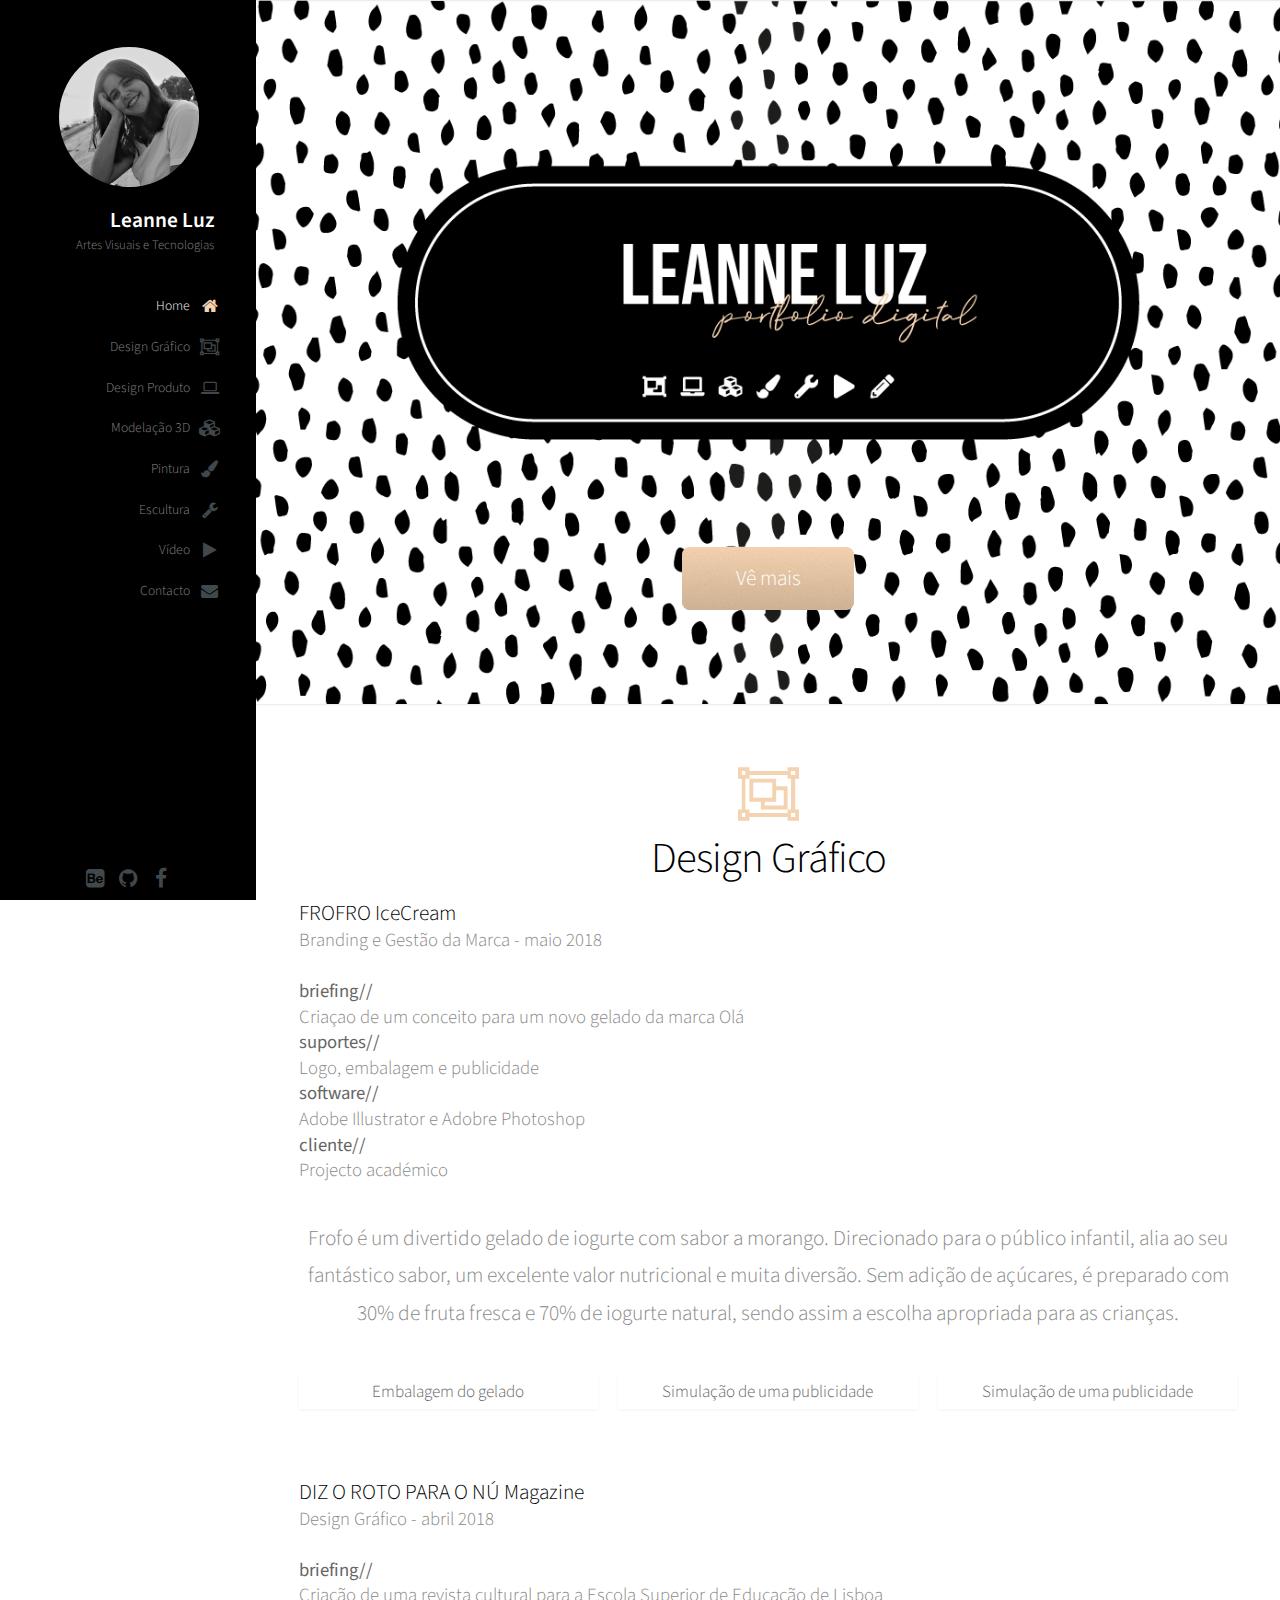
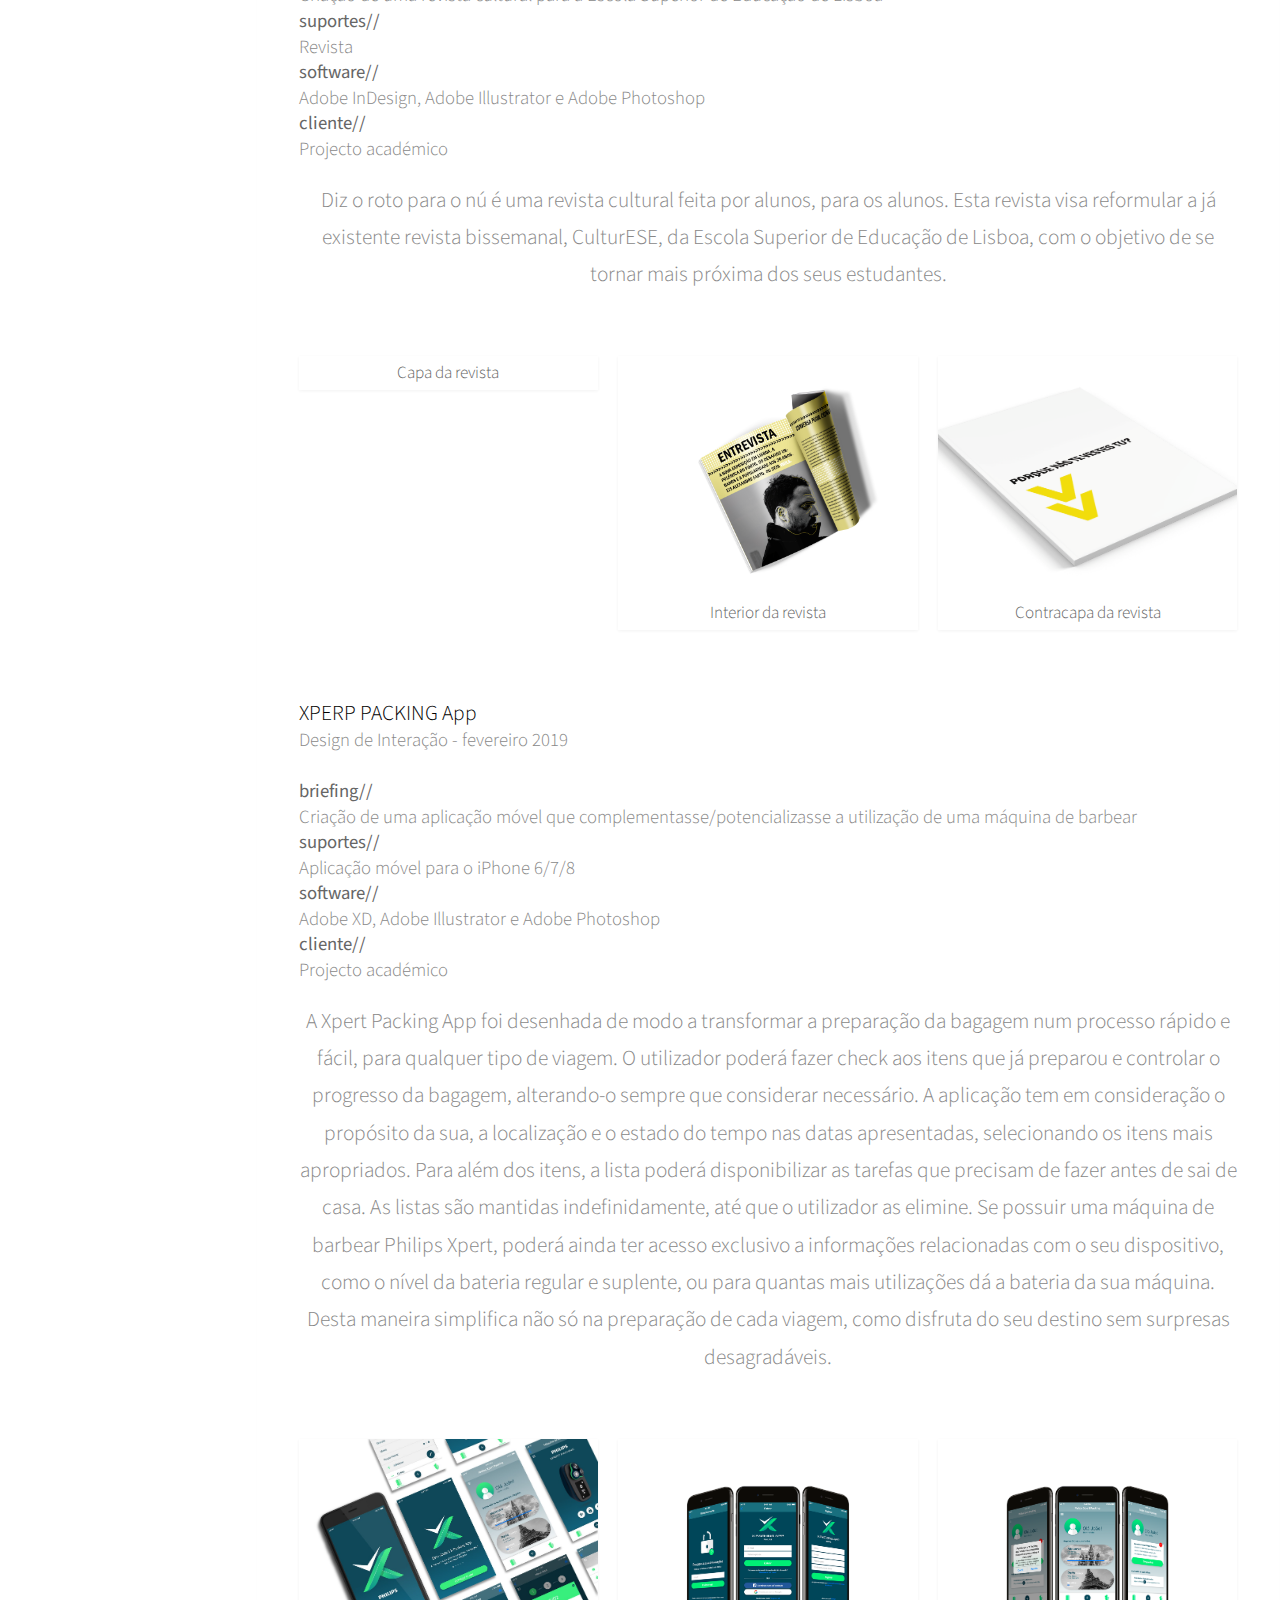
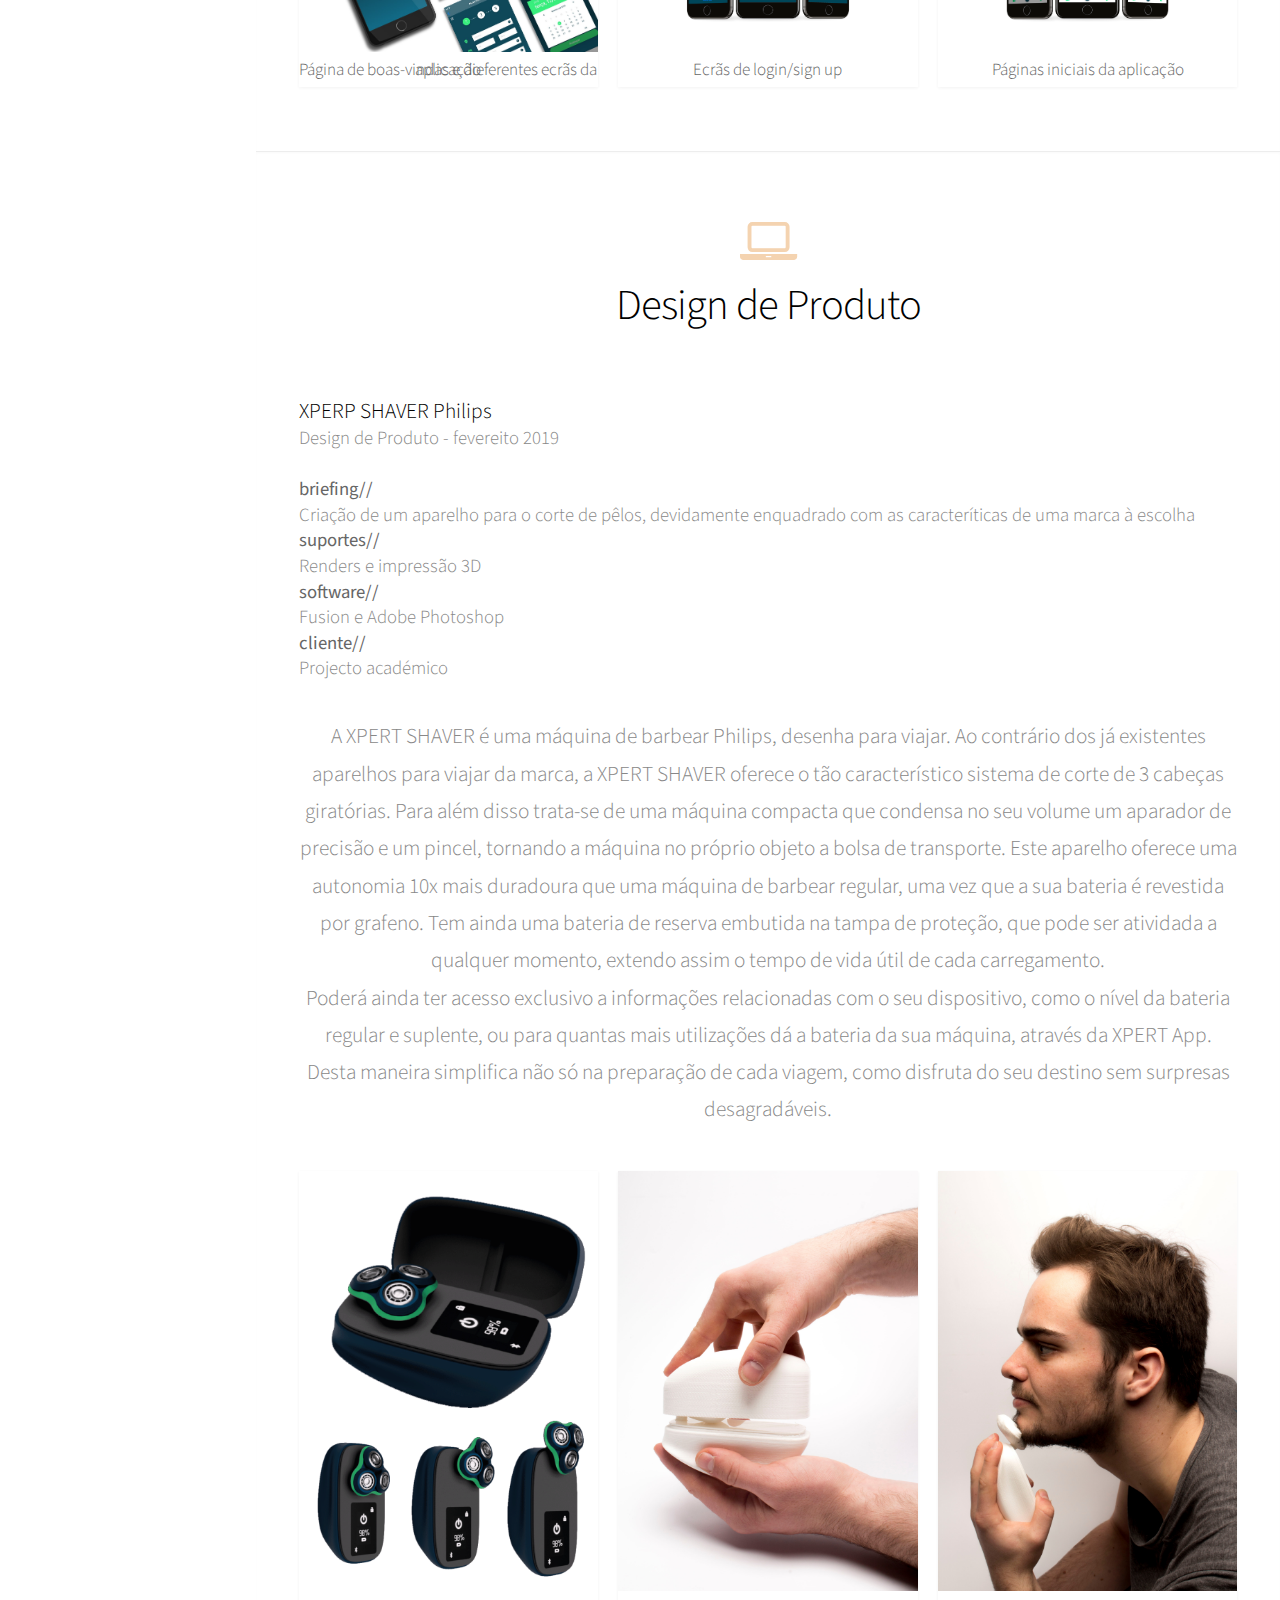
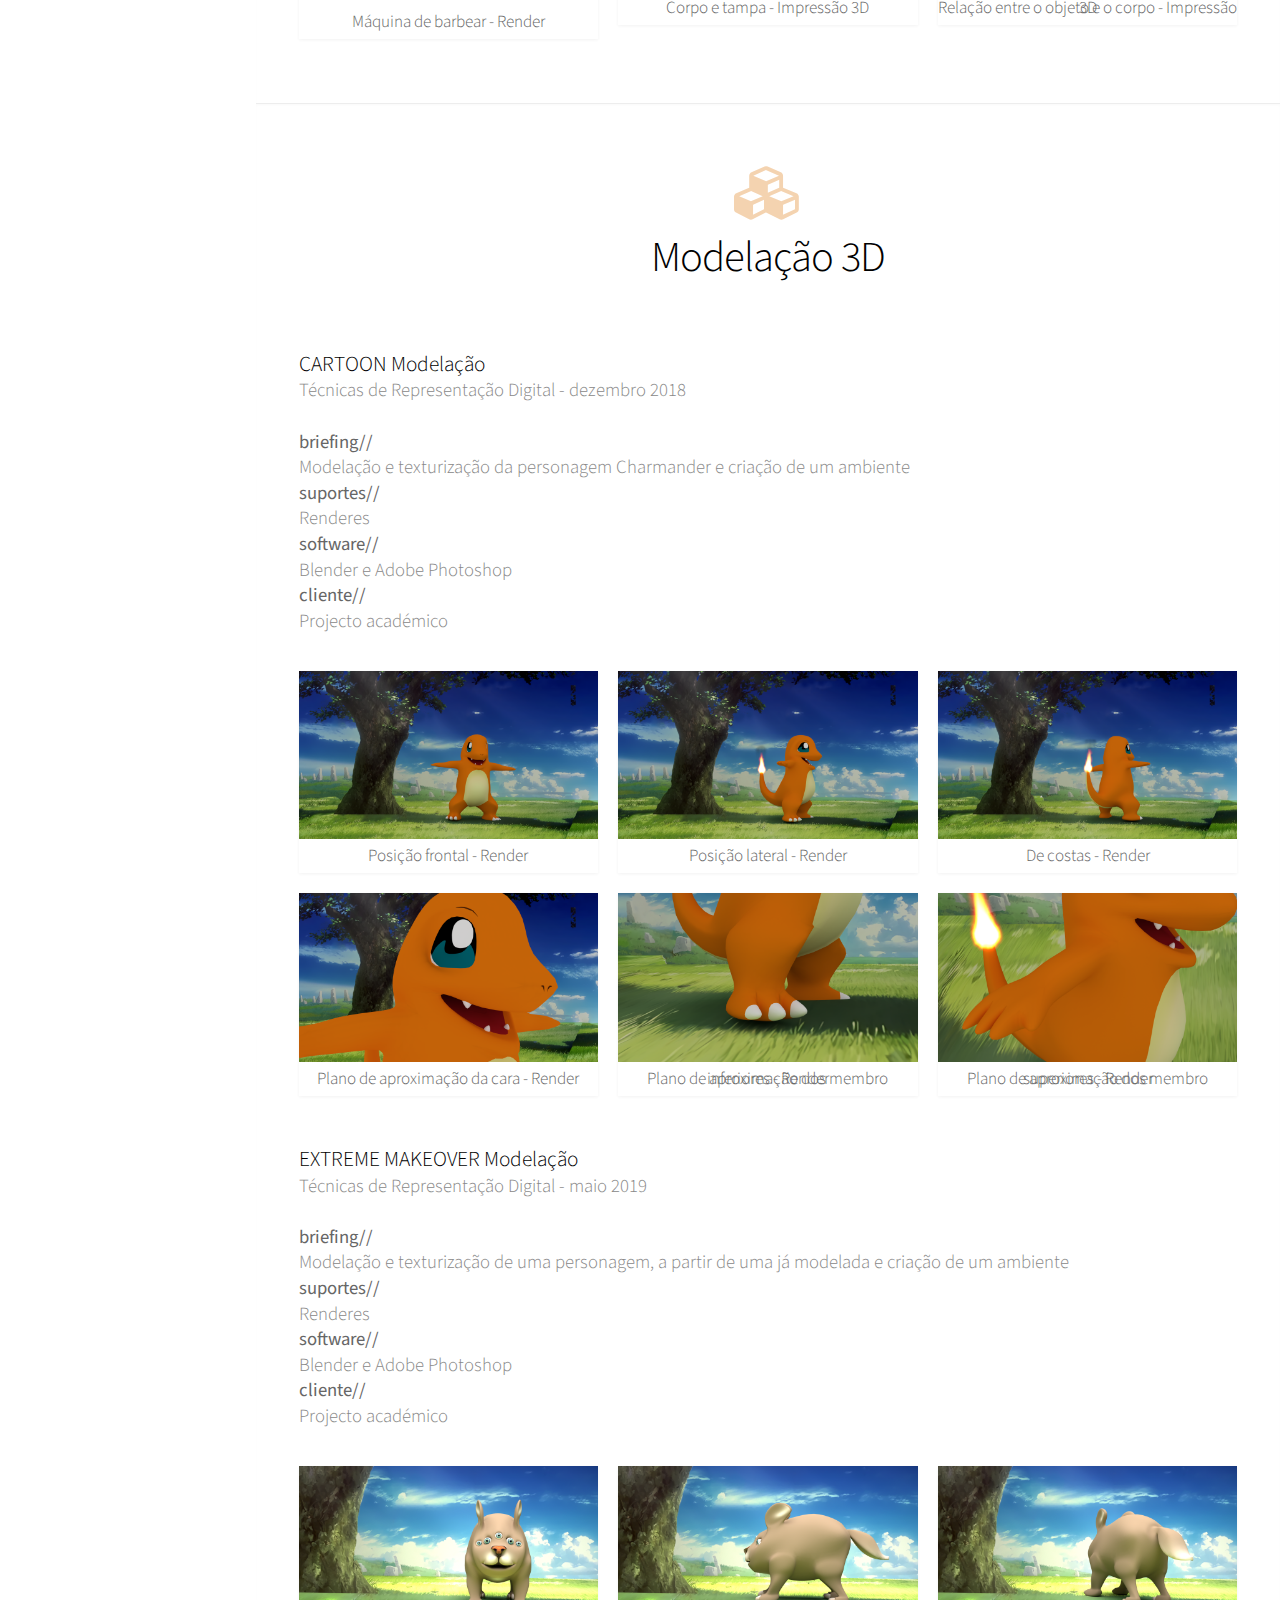
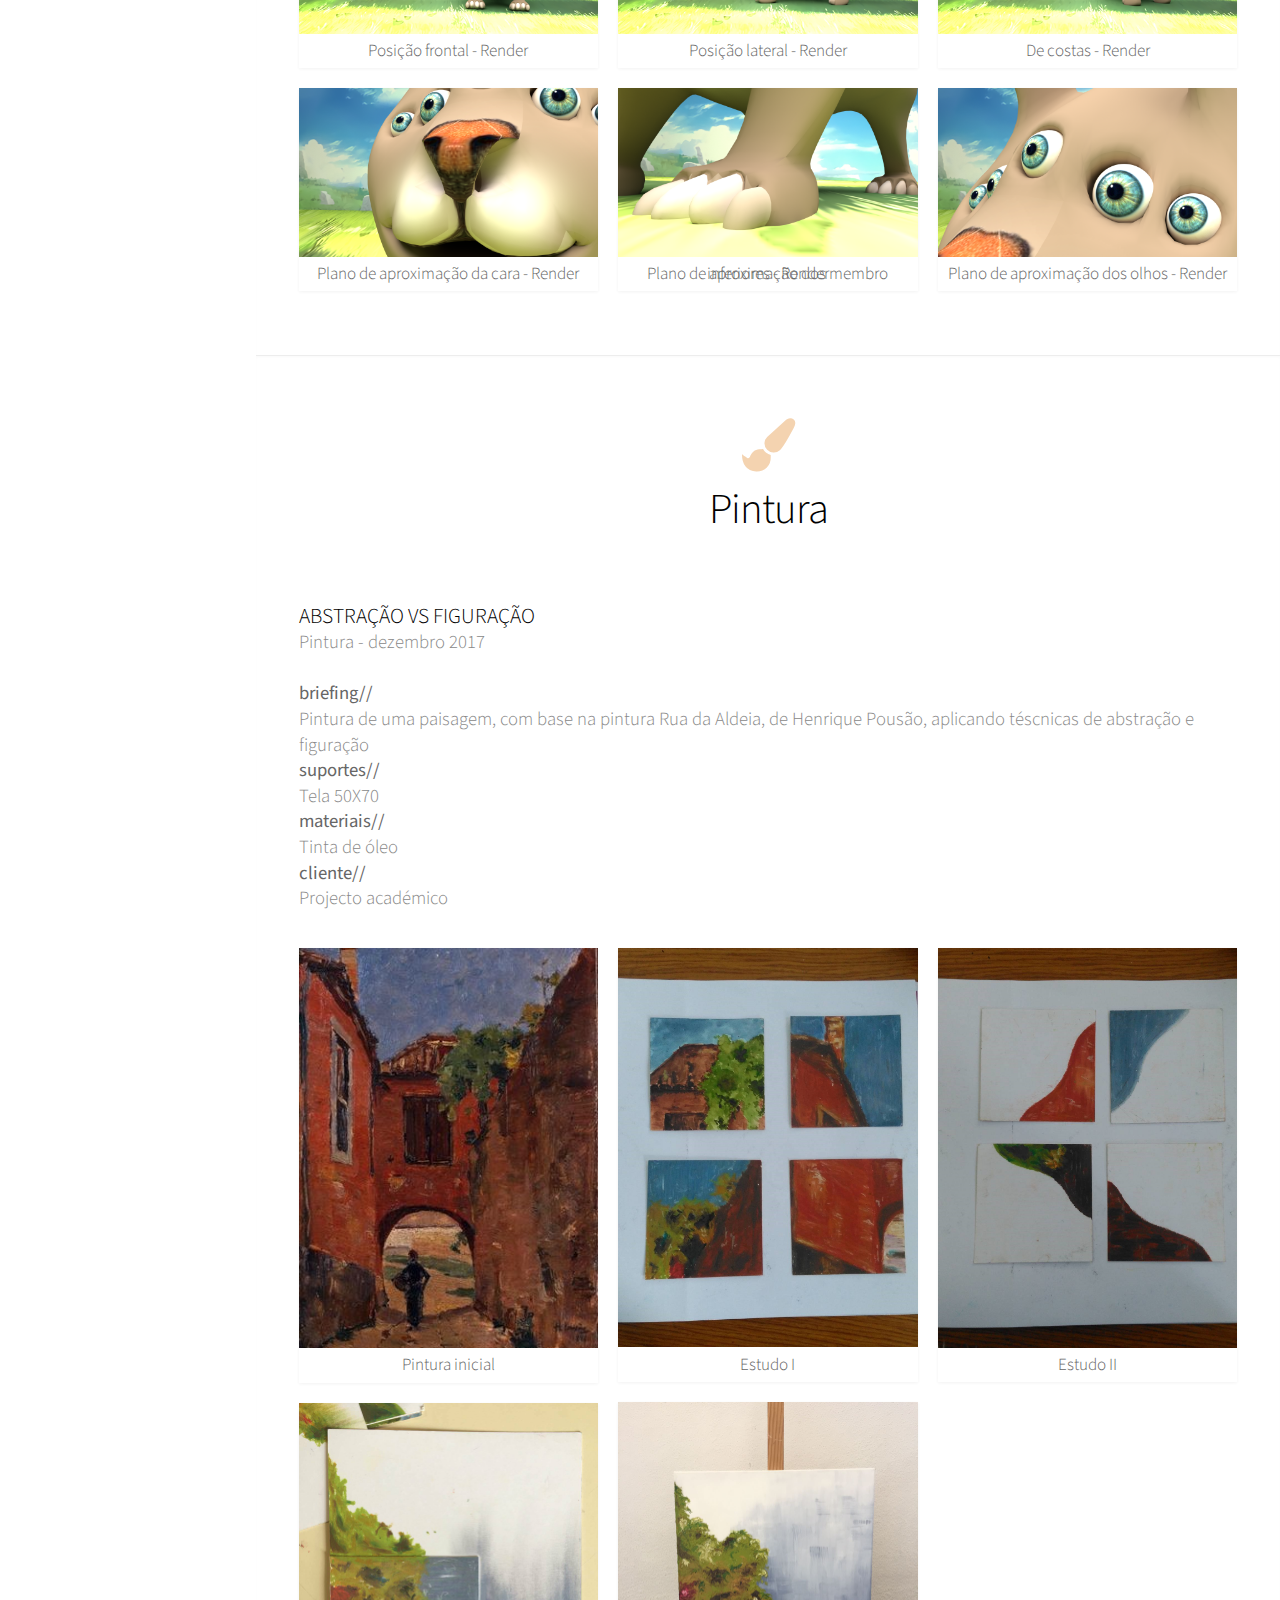
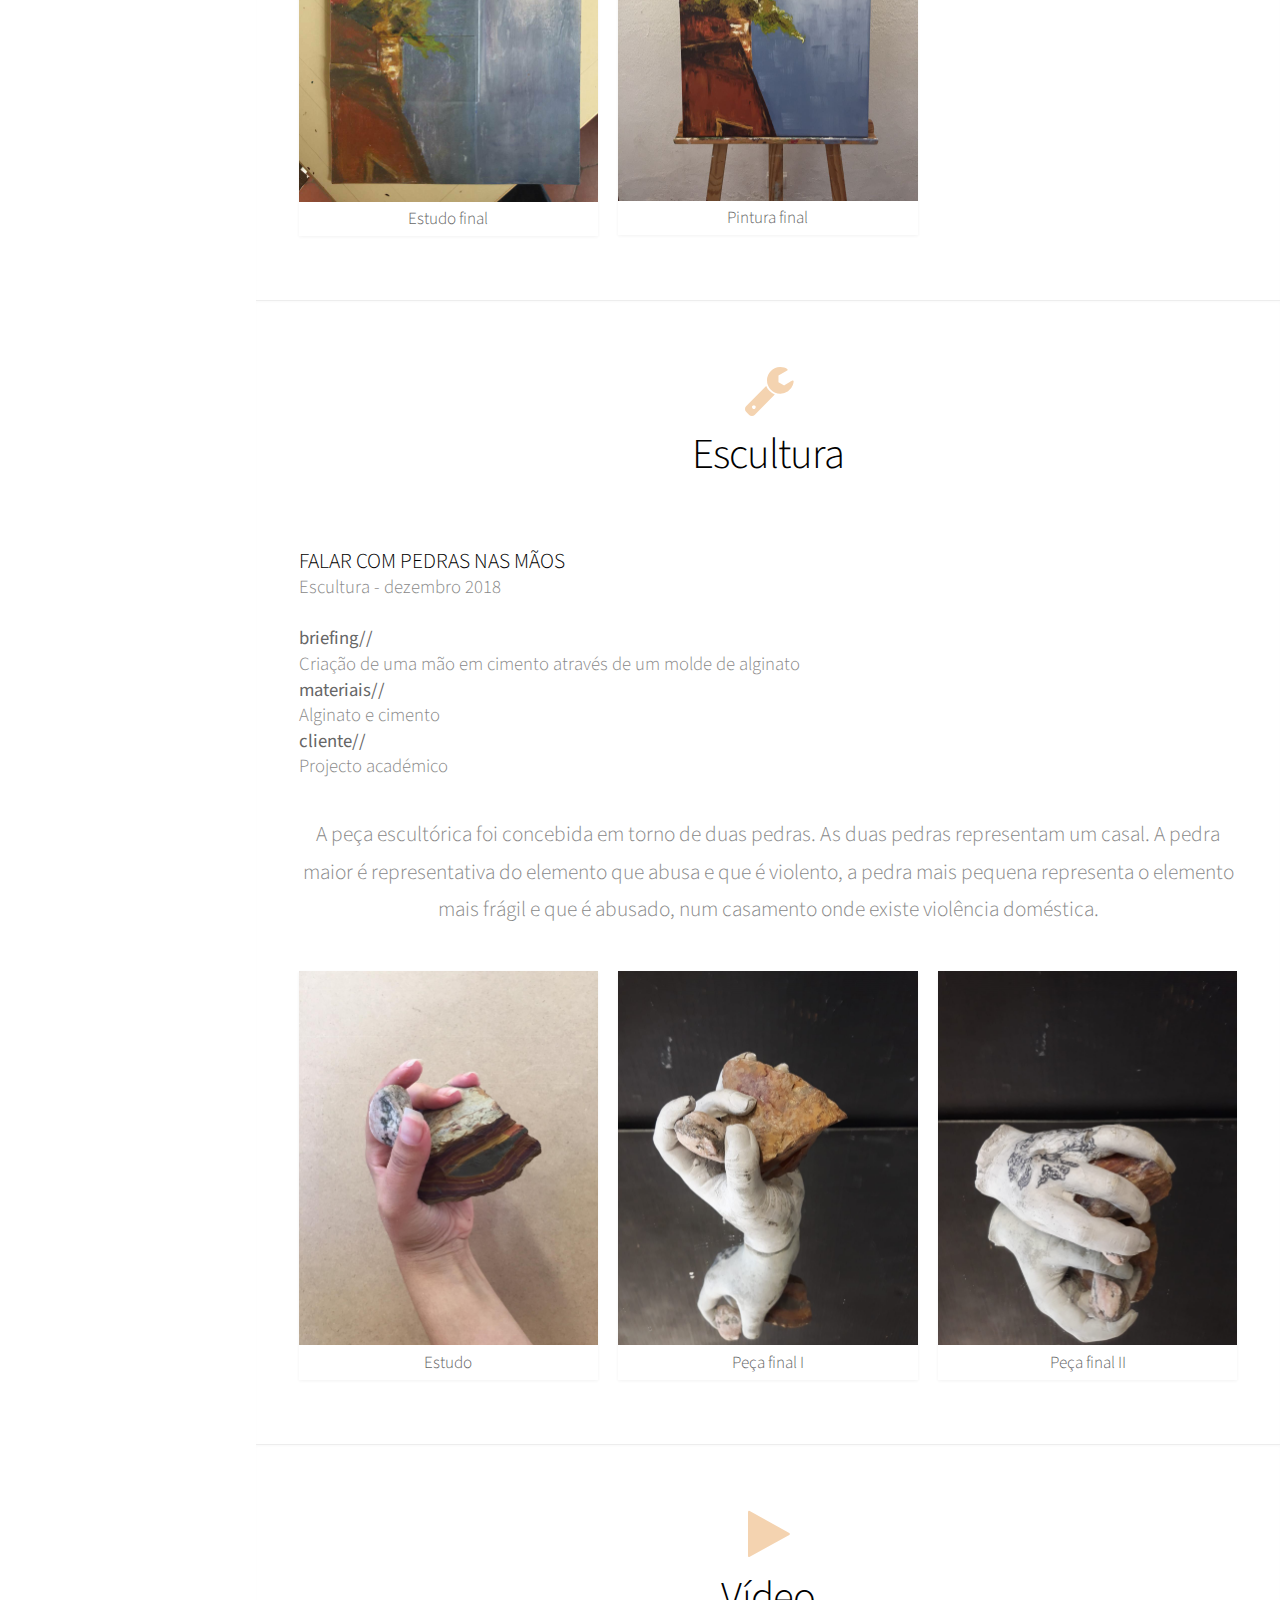
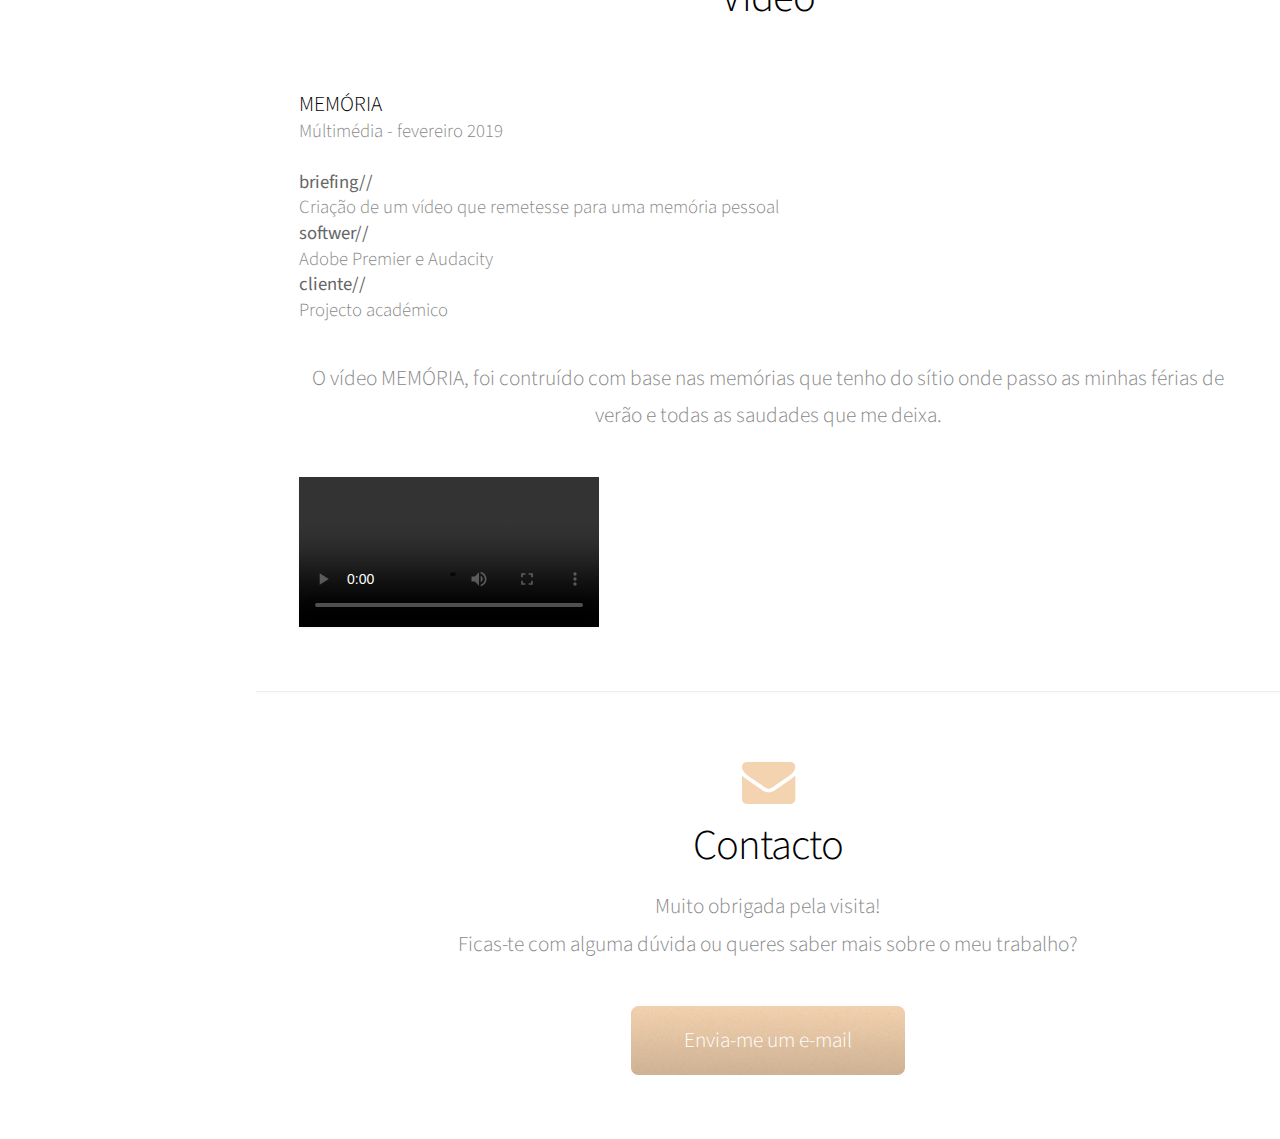
==== commit 025929f2: "button e-mail" ====
--- a/index.html
+++ b/index.html
@@ -680,22 +680,14 @@
 							<h2><strong style="color:#F4D3B0"><span class="icon fa-envelope"></spam></strong></h2> <br><h2><strong style="color:black">Contacto</strong></h2>
 						</header>
 
-
-
-							<p>Elementum sem parturient nulla quam placerat viverra
-							mauris non cum elit tempus ullamcorper dolor. Libero rutrum ut lacinia
-							donec curae mus. Eleifend id porttitor ac ultricies lobortis sem nunc
-							orci ridiculus faucibus a consectetur. Porttitor curae mauris urna mi dolor.</p>
+							<p>Muito obrigada pela visita! <br>
+							Ficas-te com alguma dúvida ou queres saber mais sobre o meu trabalho?</p>
 
 							<form method="post" action="#">
 								<div class="row">
-									<div class="col-6 col-12-mobile"><input type="text" name="name" placeholder="Name" /></div>
-									<div class="col-6 col-12-mobile"><input type="text" name="email" placeholder="Email" /></div>
+
 									<div class="col-12">
-										<textarea name="message" placeholder="Message"></textarea>
-									</div>
-									<div class="col-12">
-										<input type="submit" value="Send Message" />
+										<a href="mailto:luzleanne@gmail.com?Subject=Hello%20again" target="_top"> <input type="button" value="Envia-me um e-mail" /></span></a>
 									</div>
 								</div>
 							</form>
--- a/assets/css/main.css
+++ b/assets/css/main.css
@@ -2072,7 +2072,6 @@
 			-webkit-flex-shrink: 0;
 			-ms-flex-shrink: 0;
 			flex-shrink: 0;
-			padding: 1.5em 0 0.75em 0;
 		}
 
 			#header .bottom > :last-child {
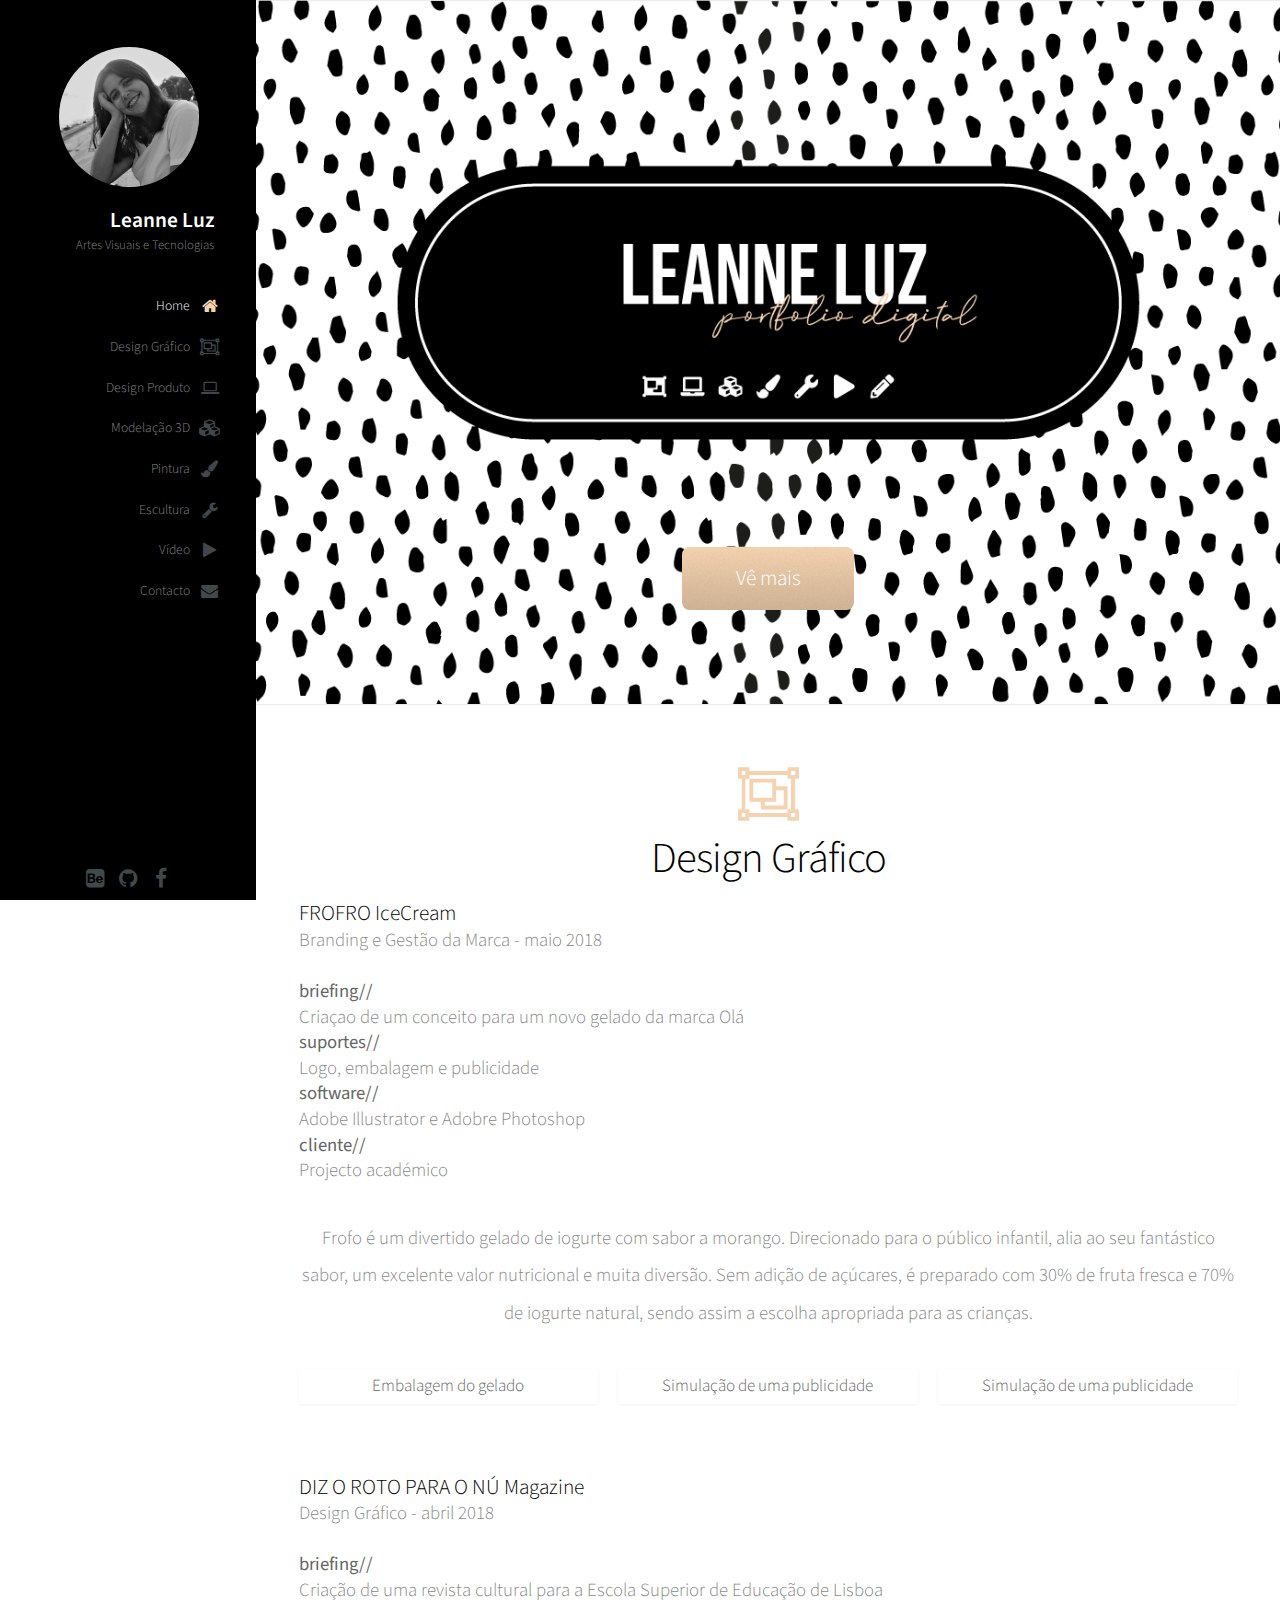
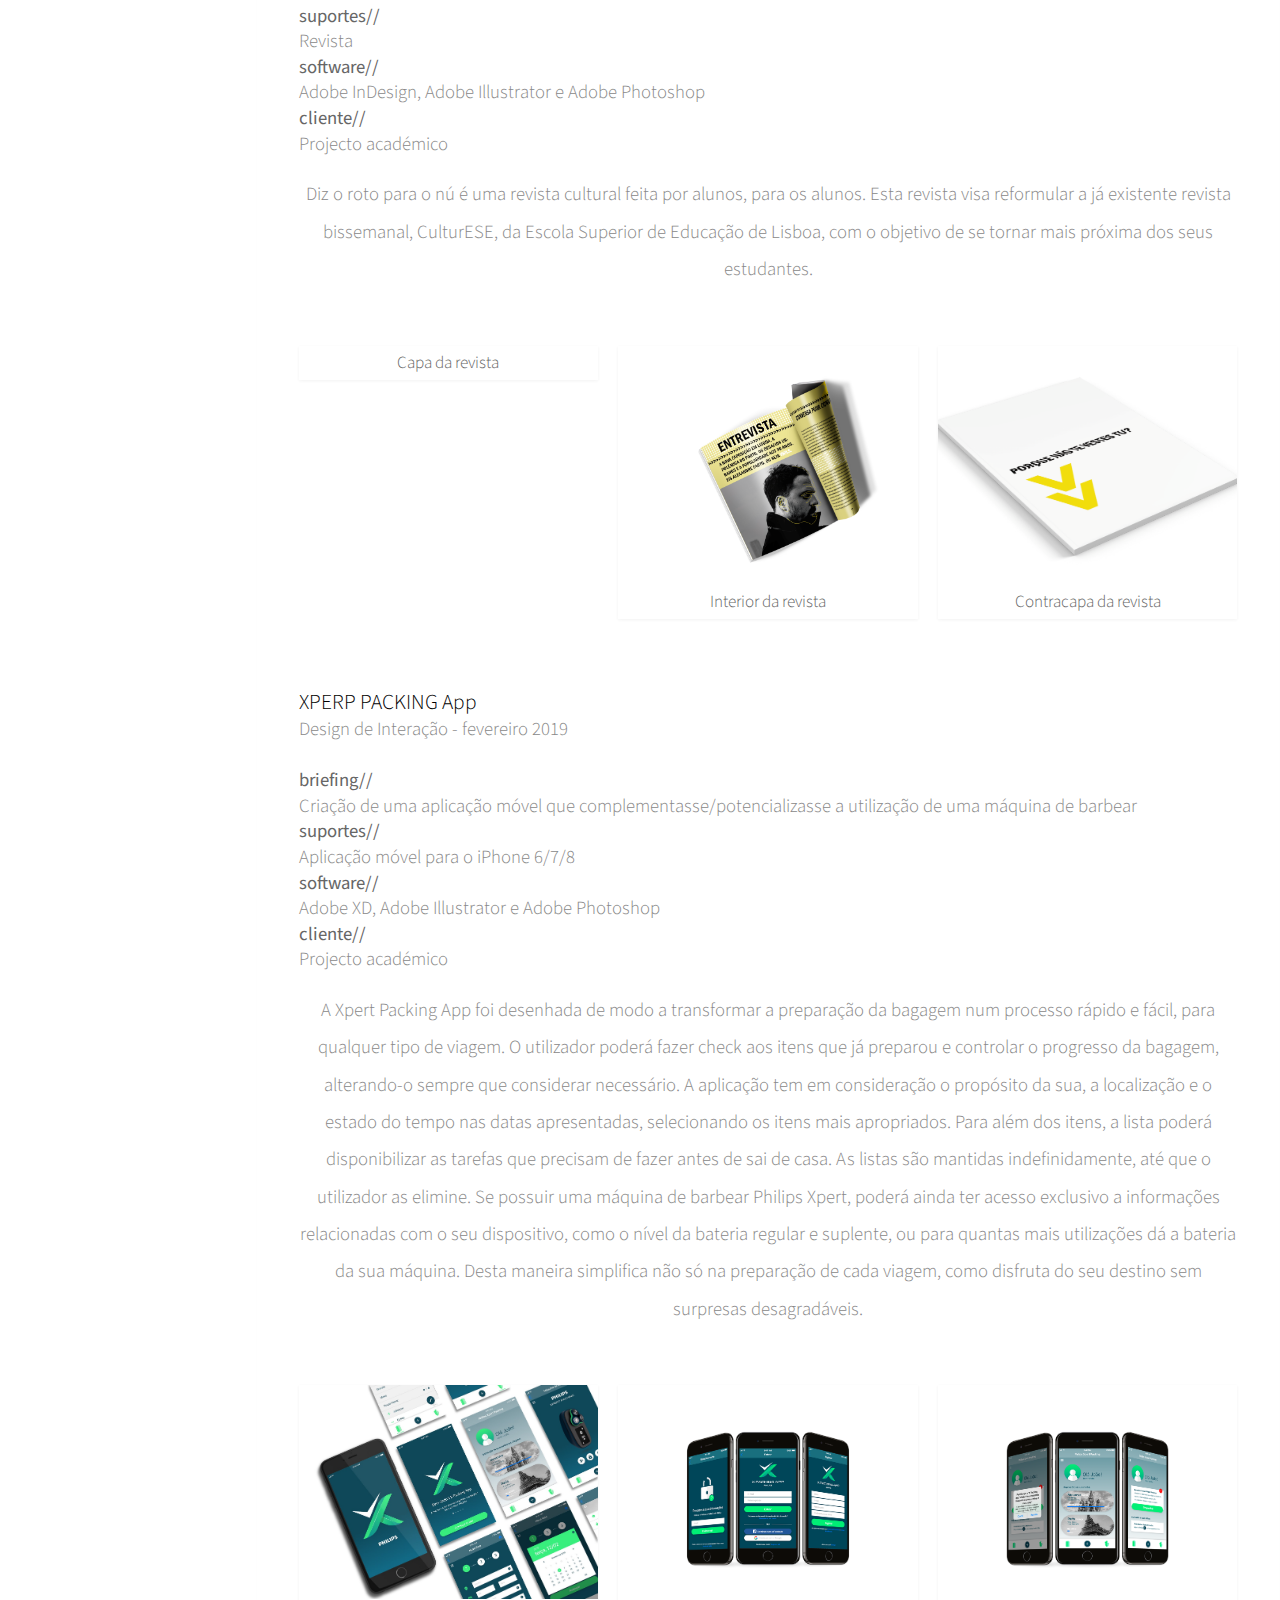
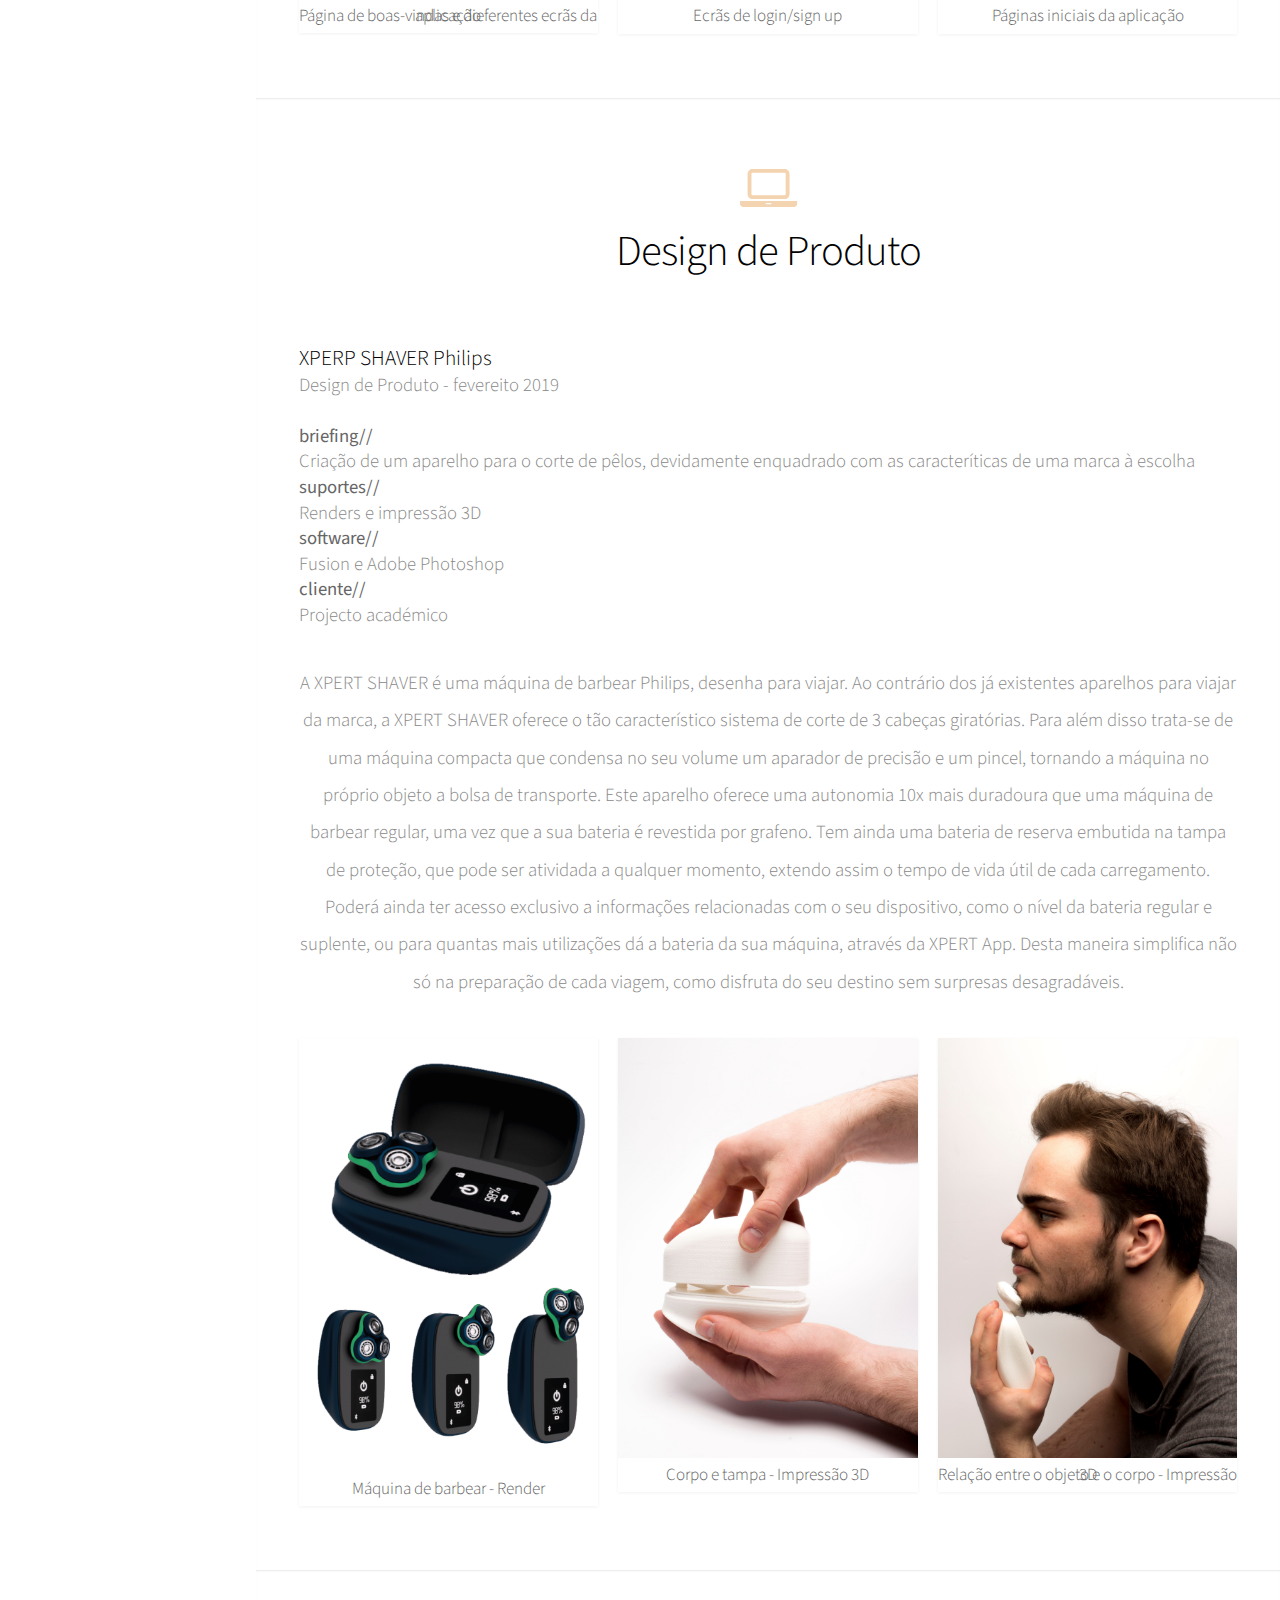
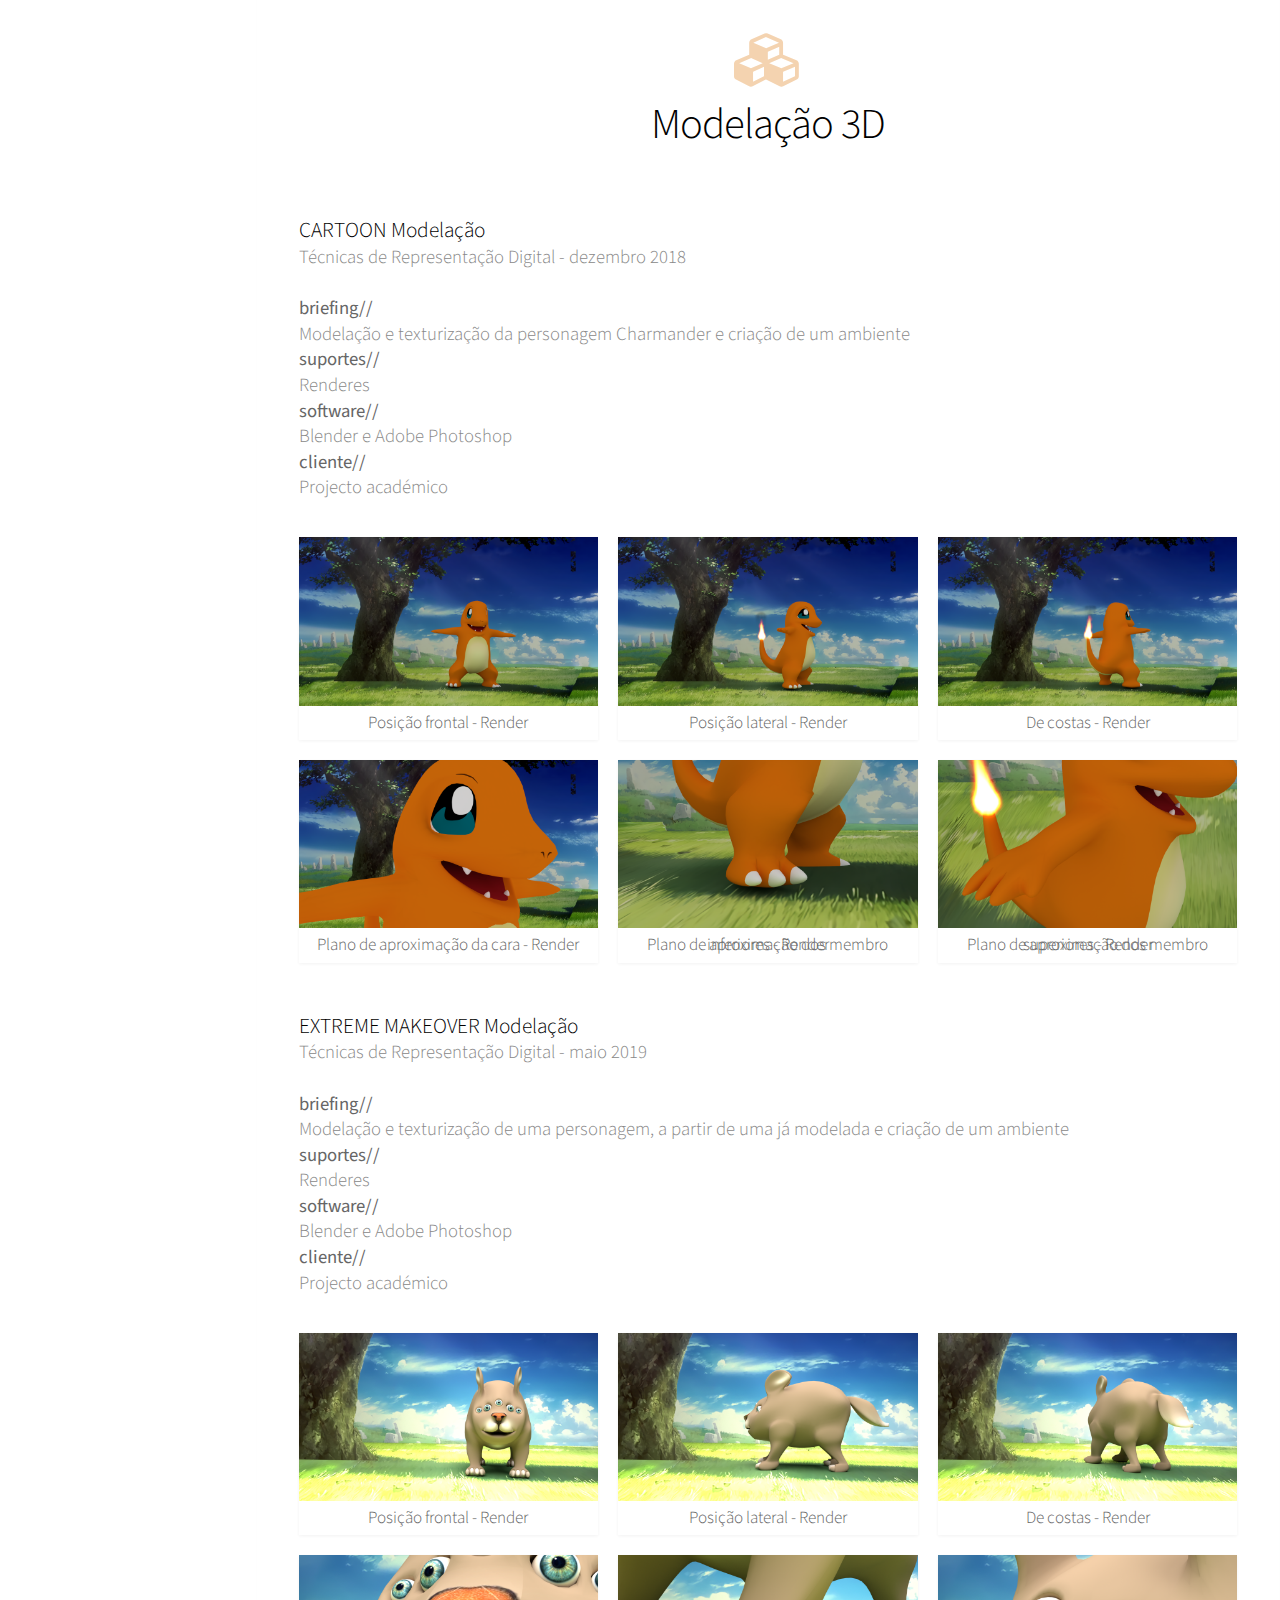
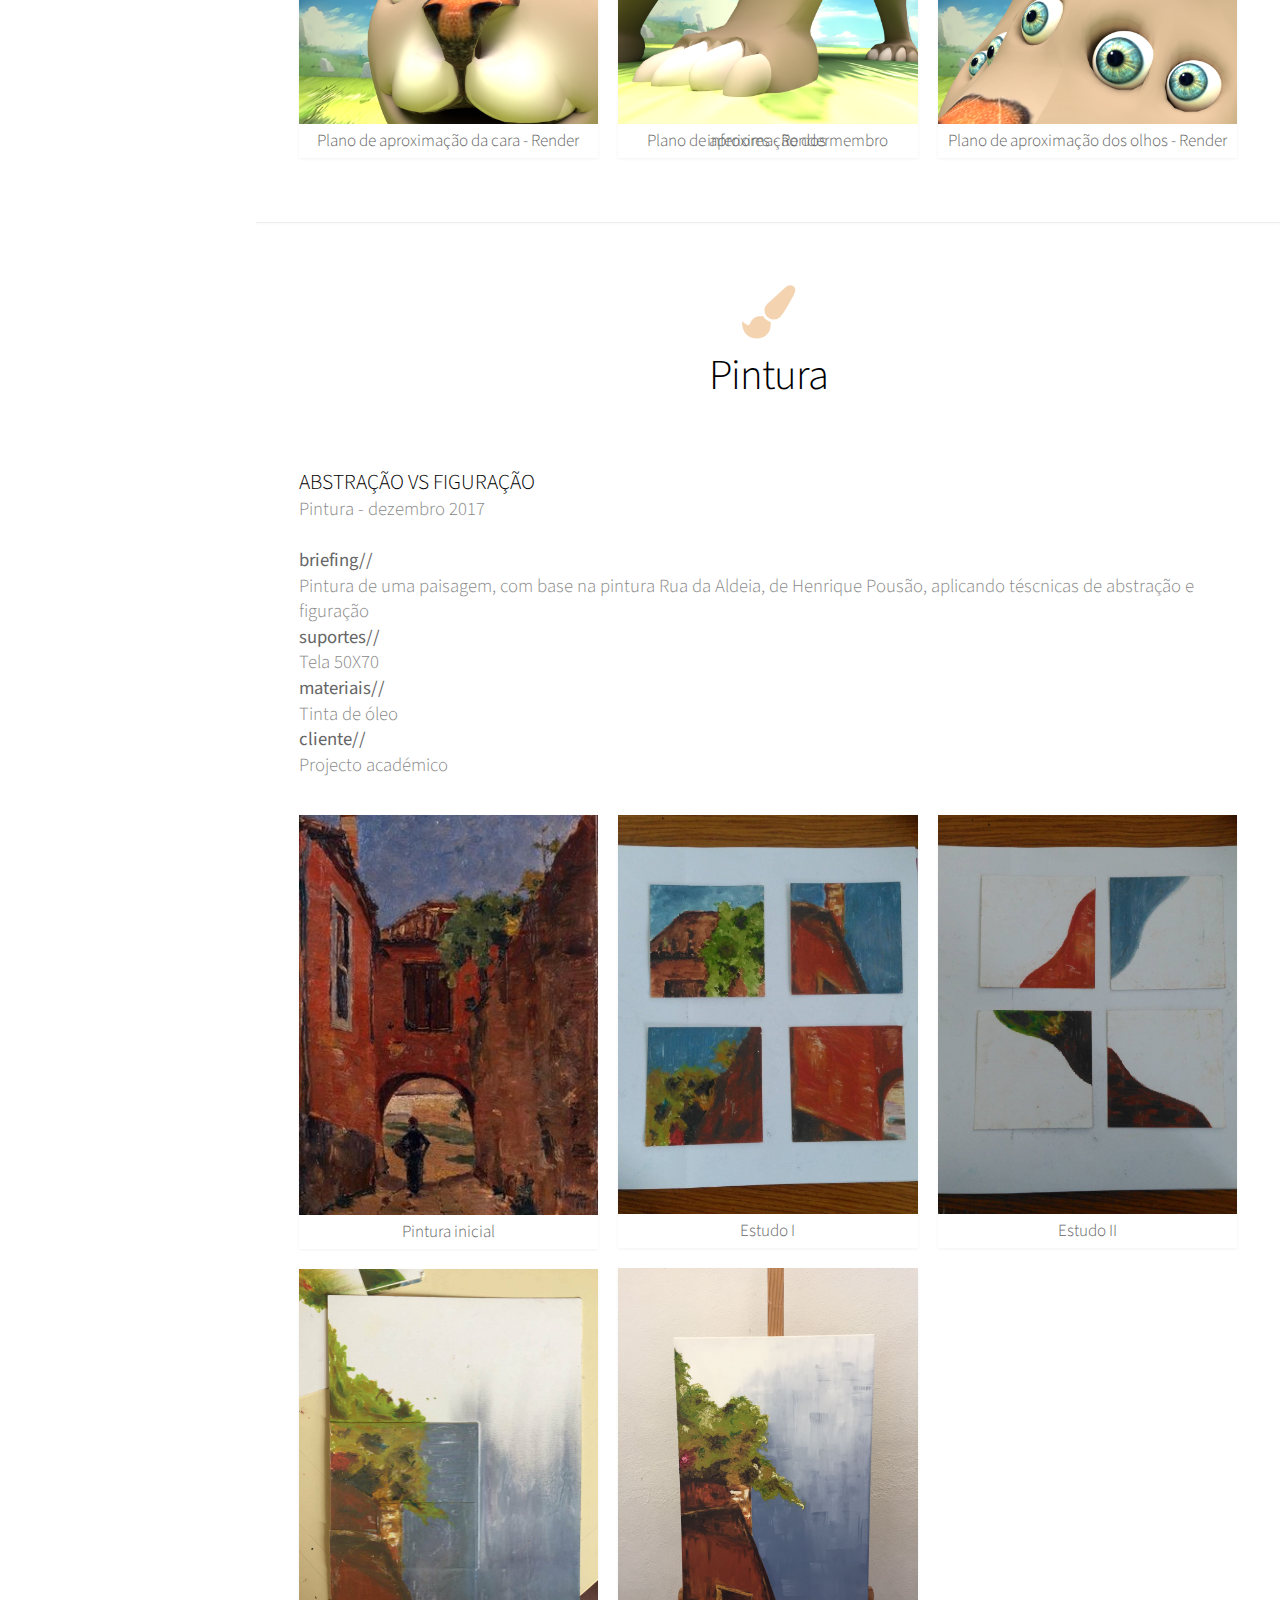
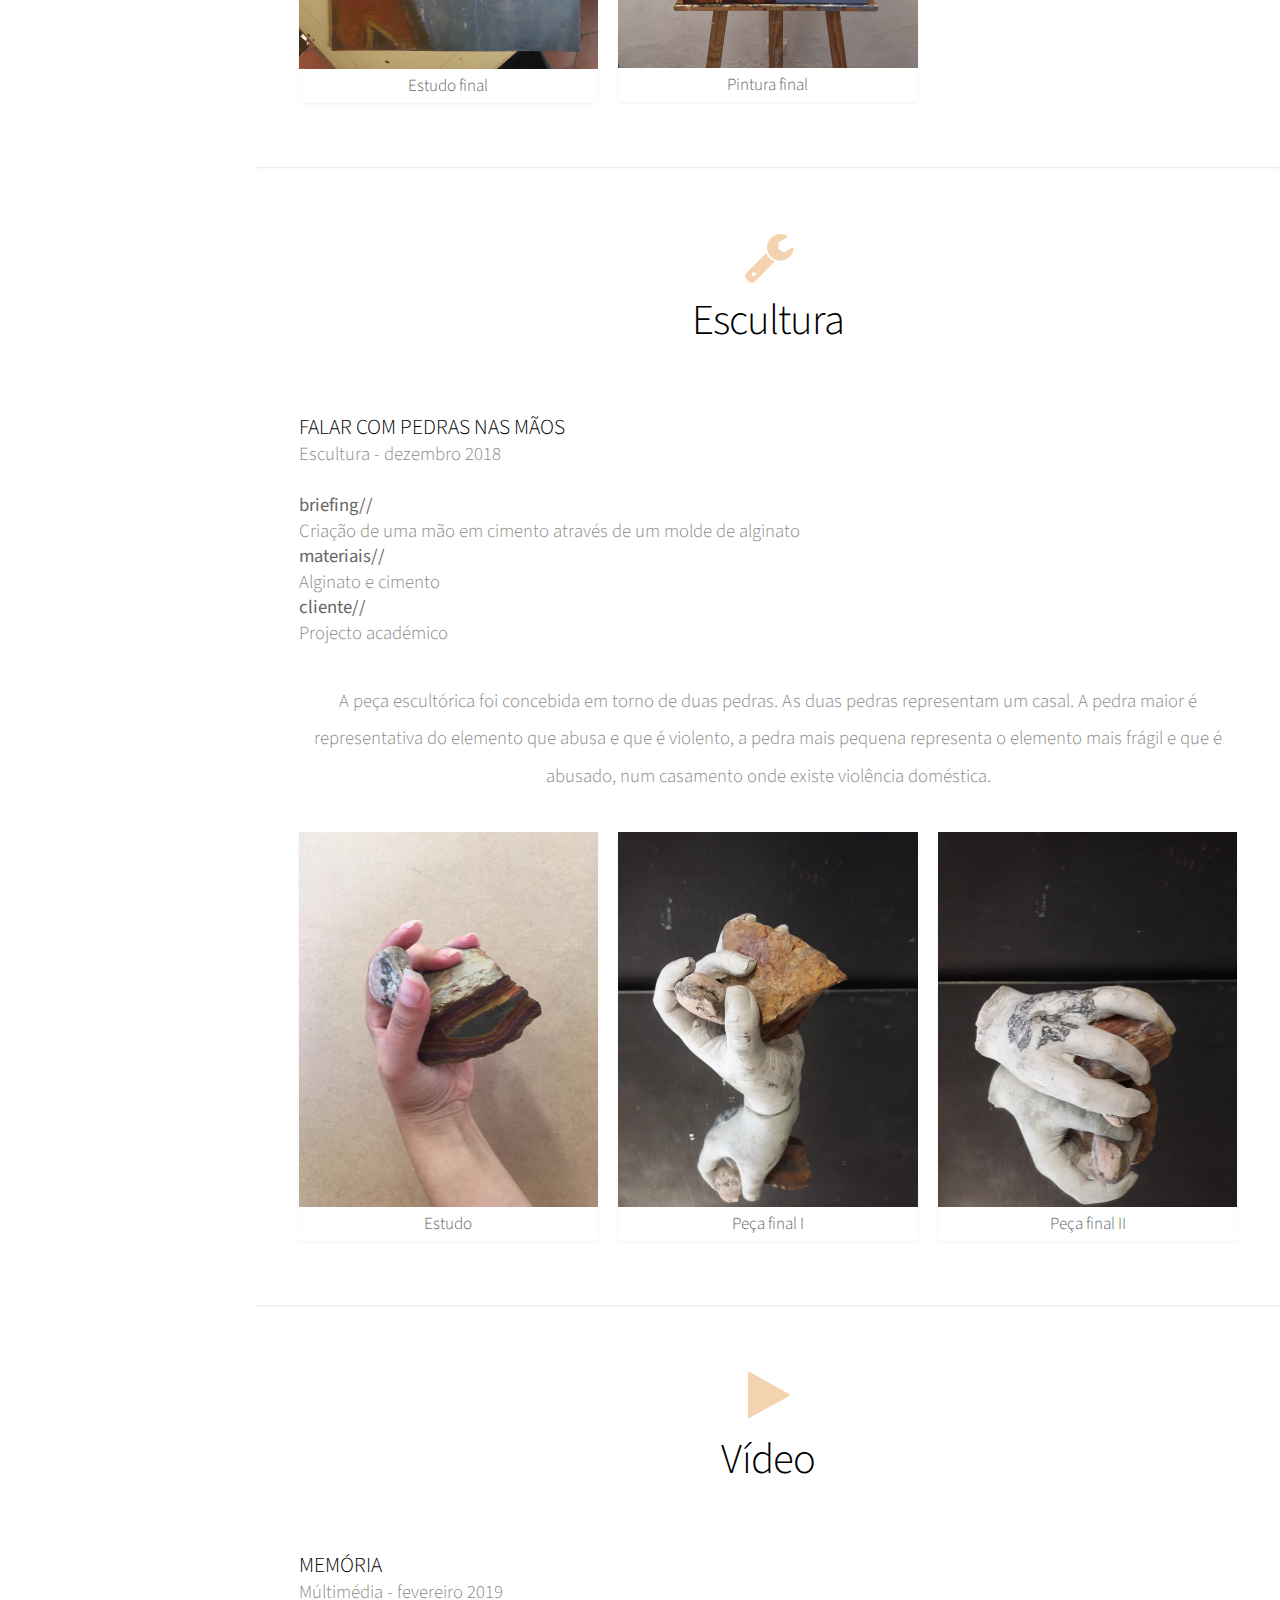
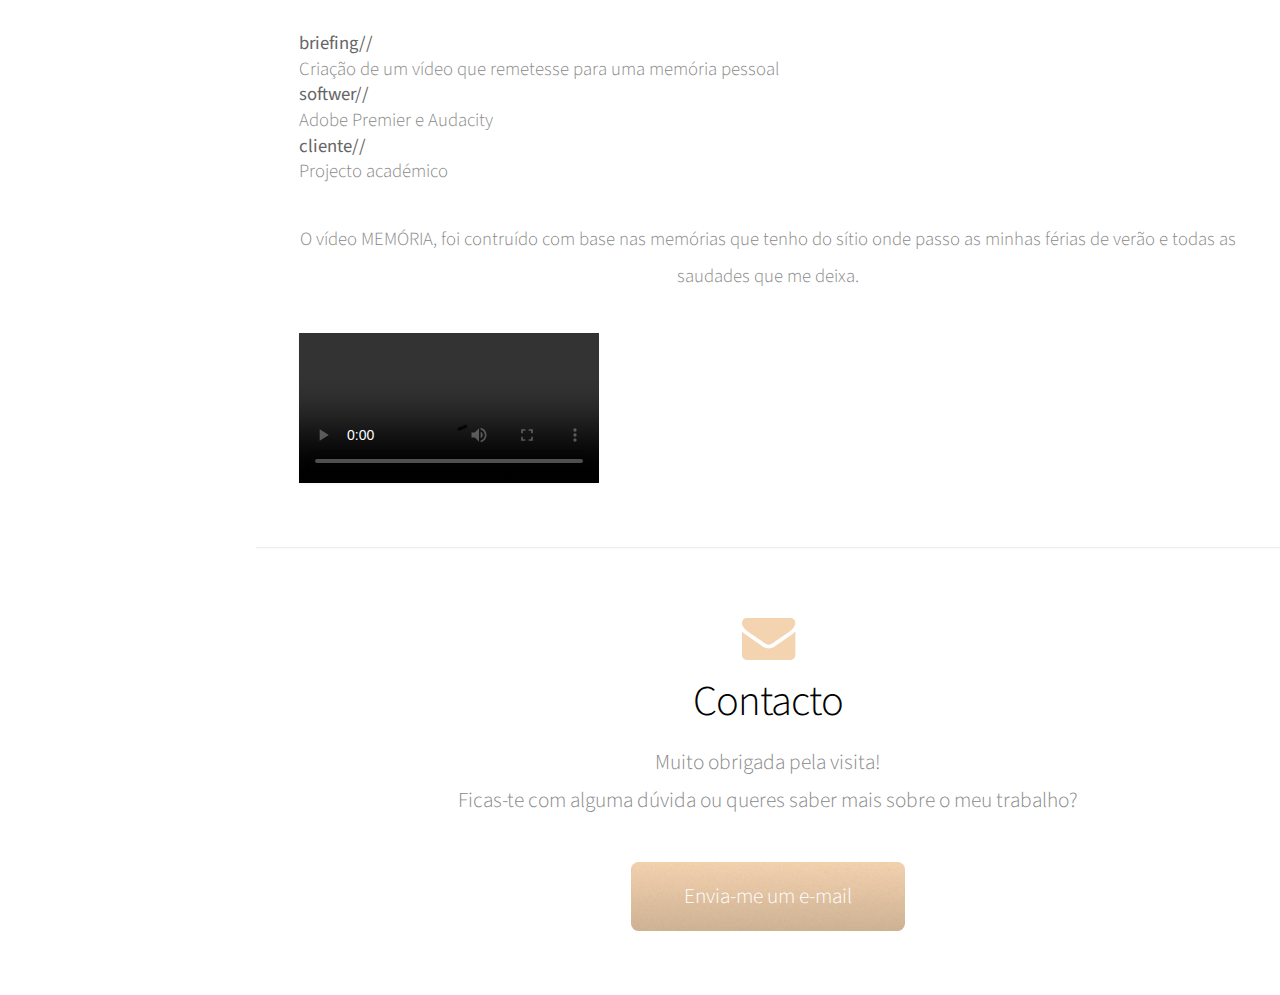
==== commit acbac8d4: "mail button" ====
--- a/index.html
+++ b/index.html
@@ -121,7 +121,7 @@
 
 							<br>
 
-							<p>Frofo é um divertido gelado de iogurte com sabor a morango.
+							<p style="font-size:14pt;">Frofo é um divertido gelado de iogurte com sabor a morango.
 								Direcionado para o público infantil, alia ao seu fantástico sabor, um excelente
 								valor nutricional e muita diversão. Sem adição de açúcares, é preparado com
 								30% de fruta fresca e 70% de iogurte natural, sendo assim a escolha apropriada
@@ -178,7 +178,7 @@
 
 								<br>
 
-								<p>Diz o roto para o nú é uma revista cultural feita por alunos, para os alunos.
+								<p style="font-size:14pt;">Diz o roto para o nú é uma revista cultural feita por alunos, para os alunos.
 									 Esta revista visa reformular a já existente revista bissemanal, CulturESE,
 									 da Escola Superior de Educação de Lisboa, com o objetivo de se tornar mais próxima
 									 dos seus estudantes.</p>
@@ -233,7 +233,7 @@
 
 									<br>
 
-									<p>A Xpert Packing App foi desenhada de modo a transformar a preparação da bagagem num processo rápido e fácil, para qualquer tipo de viagem.
+									<p style="font-size:14pt;">A Xpert Packing App foi desenhada de modo a transformar a preparação da bagagem num processo rápido e fácil, para qualquer tipo de viagem.
 										O utilizador poderá fazer check aos itens que já preparou e controlar o progresso da bagagem, alterando-o sempre que considerar necessário.
 										A aplicação tem em consideração o propósito da sua, a localização e o estado do tempo nas datas apresentadas, selecionando os itens mais apropriados.
 										Para além dos itens, a lista poderá disponibilizar as tarefas que precisam de fazer antes de sai de casa. As listas são mantidas indefinidamente, até
@@ -301,7 +301,7 @@
 
 							<br>
 
-							<p>A XPERT SHAVER é uma máquina de barbear Philips, desenha para viajar. Ao contrário dos já existentes aparelhos para viajar da marca, a XPERT SHAVER
+							<p style="font-size:14pt;">A XPERT SHAVER é uma máquina de barbear Philips, desenha para viajar. Ao contrário dos já existentes aparelhos para viajar da marca, a XPERT SHAVER
 								oferece o tão característico sistema de corte de 3 cabeças giratórias. Para além disso trata-se de uma máquina compacta que condensa no seu volume
 								um aparador de precisão e um pincel, tornando a máquina no próprio objeto a bolsa de transporte. Este aparelho oferece uma autonomia 10x mais duradoura que uma
 								máquina de barbear regular, uma vez que a sua bateria é revestida por grafeno. Tem ainda uma bateria de reserva embutida na tampa de proteção, que pode
@@ -592,7 +592,7 @@
 
 						<br>
 
-							<p>A peça escultórica foi concebida em torno de duas pedras.
+							<p style="font-size:14pt;">A peça escultórica foi concebida em torno de duas pedras.
 								As duas pedras representam um casal. A pedra maior é representativa do elemento que abusa e que é violento,
 								 a pedra mais pequena representa o elemento mais frágil e que é abusado, num casamento onde existe violência doméstica.</p>
 
@@ -656,7 +656,7 @@
 
 										<br>
 
-										<p>O vídeo MEMÓRIA, foi contruído com base nas memórias que tenho do sítio onde passo as minhas férias de verão e todas as saudades que me deixa.</p>
+										<p style="font-size:14pt;">O vídeo MEMÓRIA, foi contruído com base nas memórias que tenho do sítio onde passo as minhas férias de verão e todas as saudades que me deixa.</p>
 
 										<div class="row">
 											<div class="col-4 col-12-mobile">
@@ -687,7 +687,7 @@
 								<div class="row">
 
 									<div class="col-12">
-										<a href="mailto:luzleanne@gmail.com?Subject=Hello%20again" target="_top"> <input type="button" value="Envia-me um e-mail" /></span></a>
+										<a href="mailto:luzleanne@gmail.com?Subject=Olá%20Leanne" target="_top"> <input type="button" value="Envia-me um e-mail" /></span></a>
 									</div>
 								</div>
 							</form>
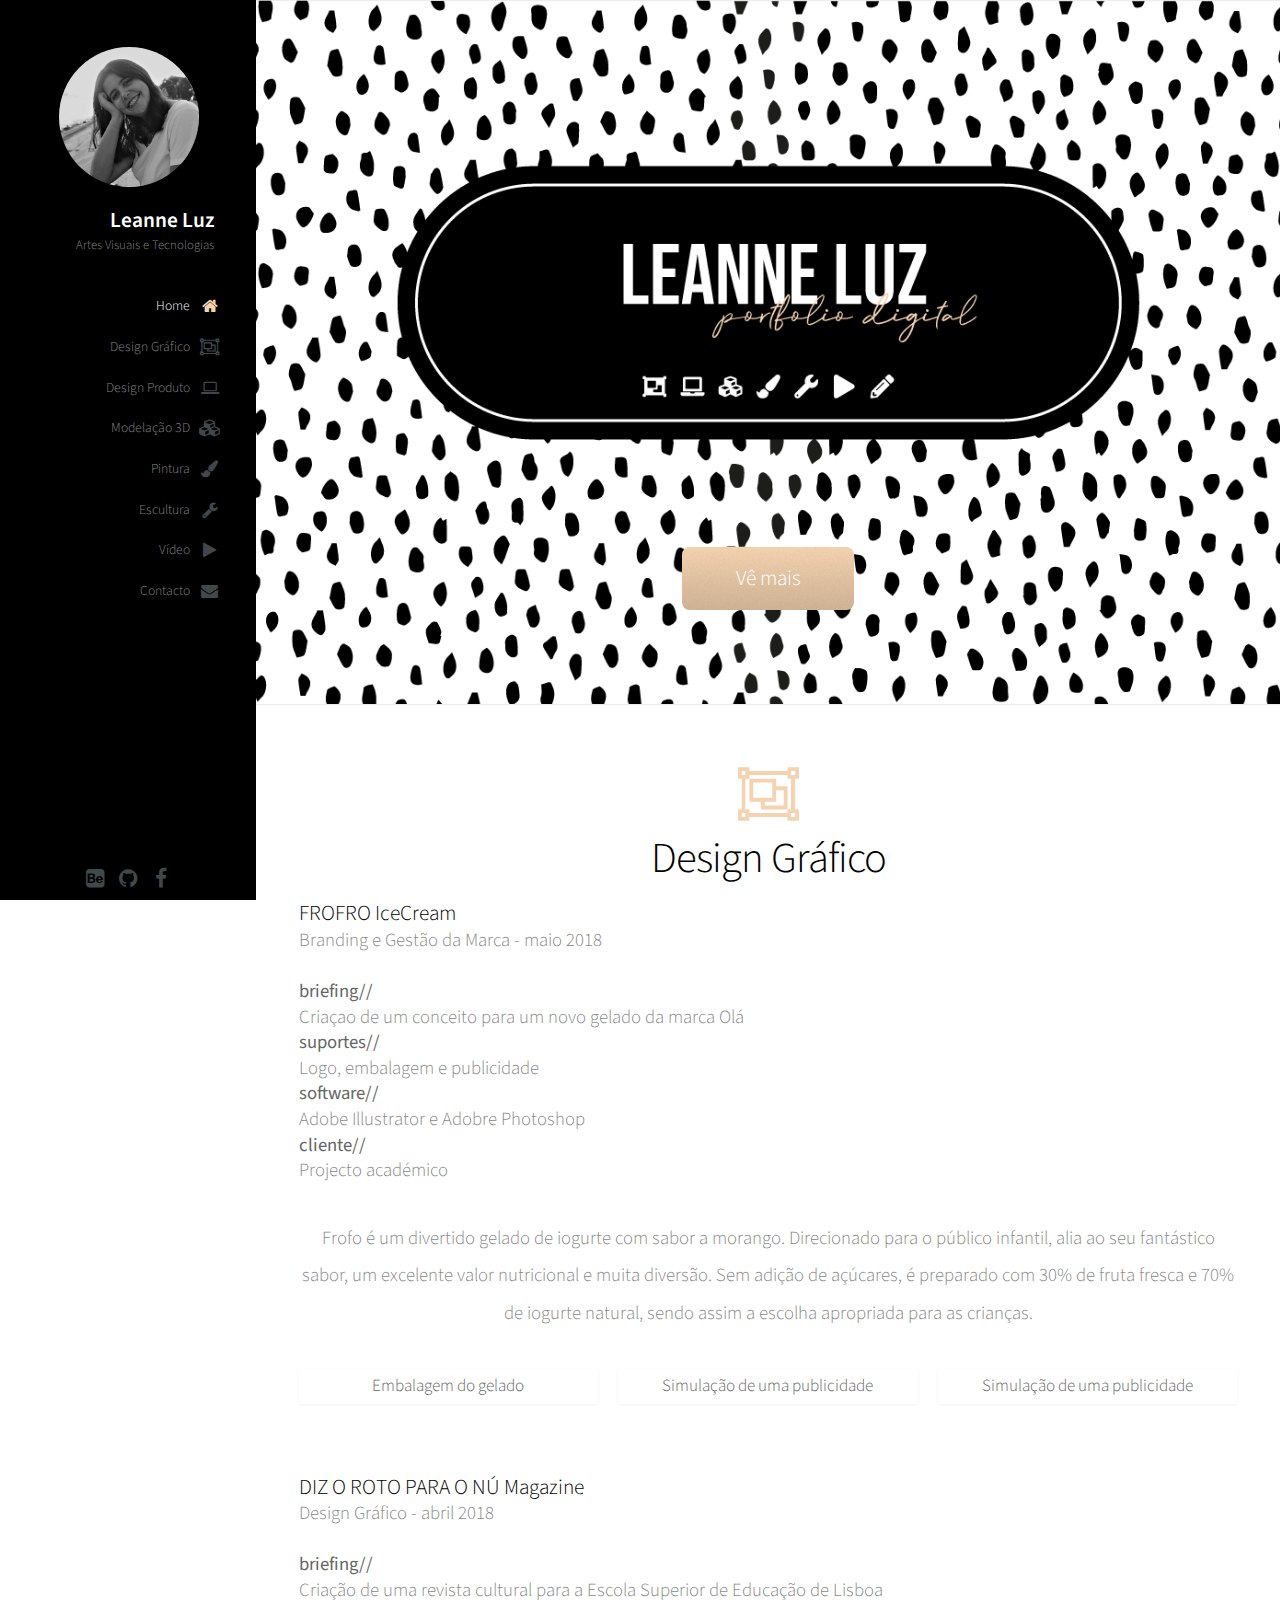
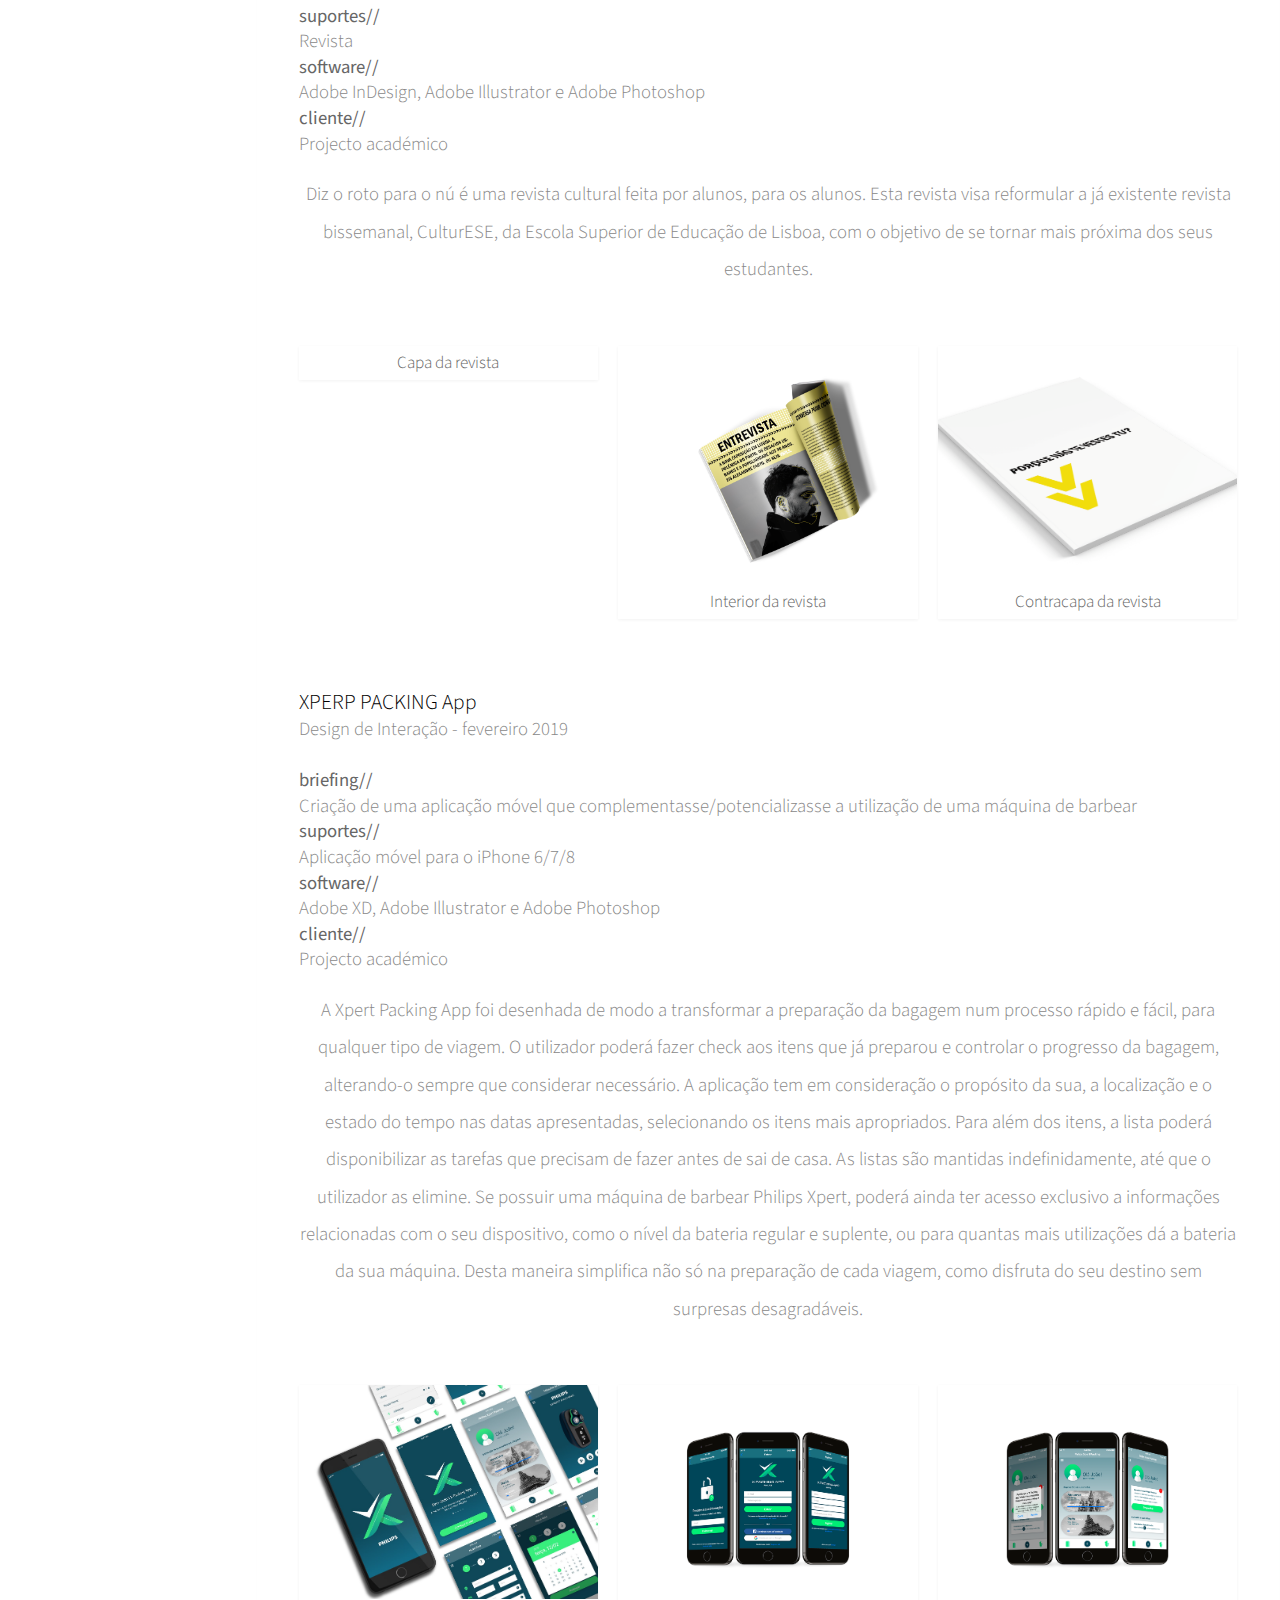
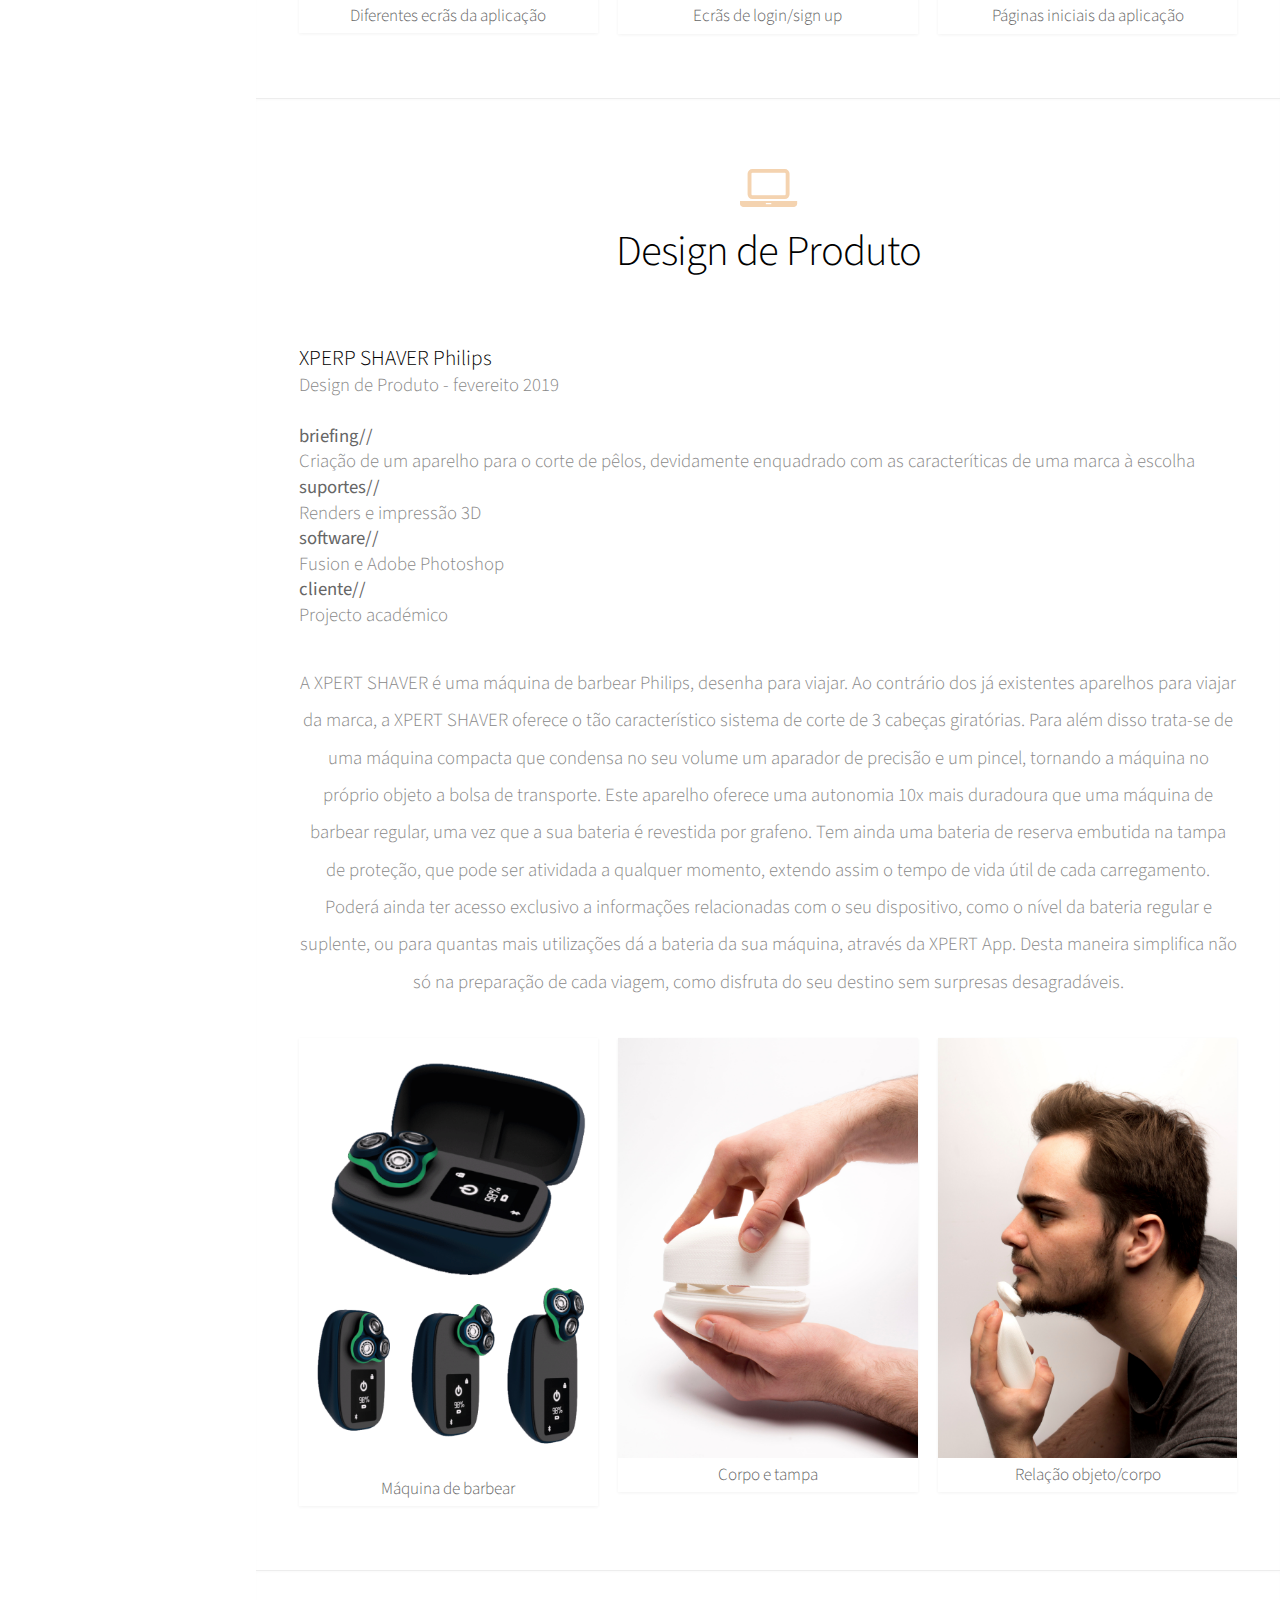
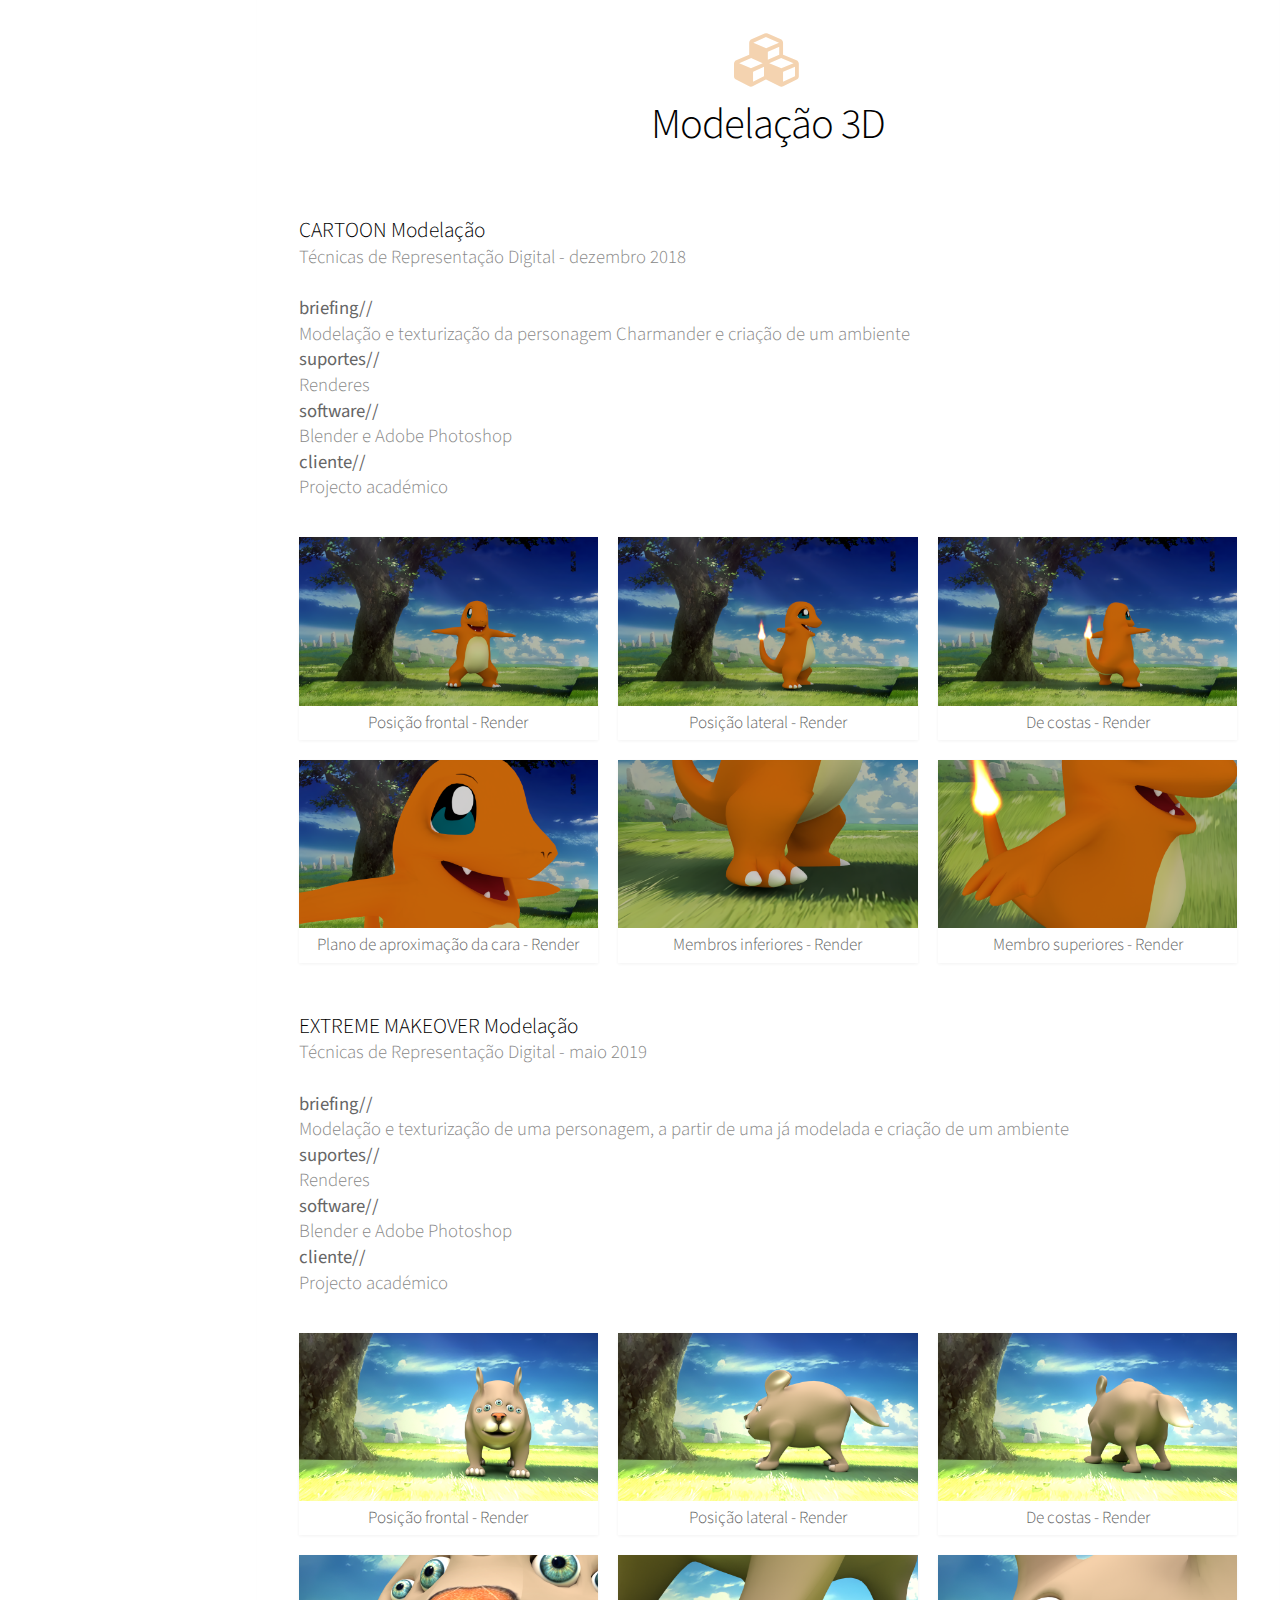
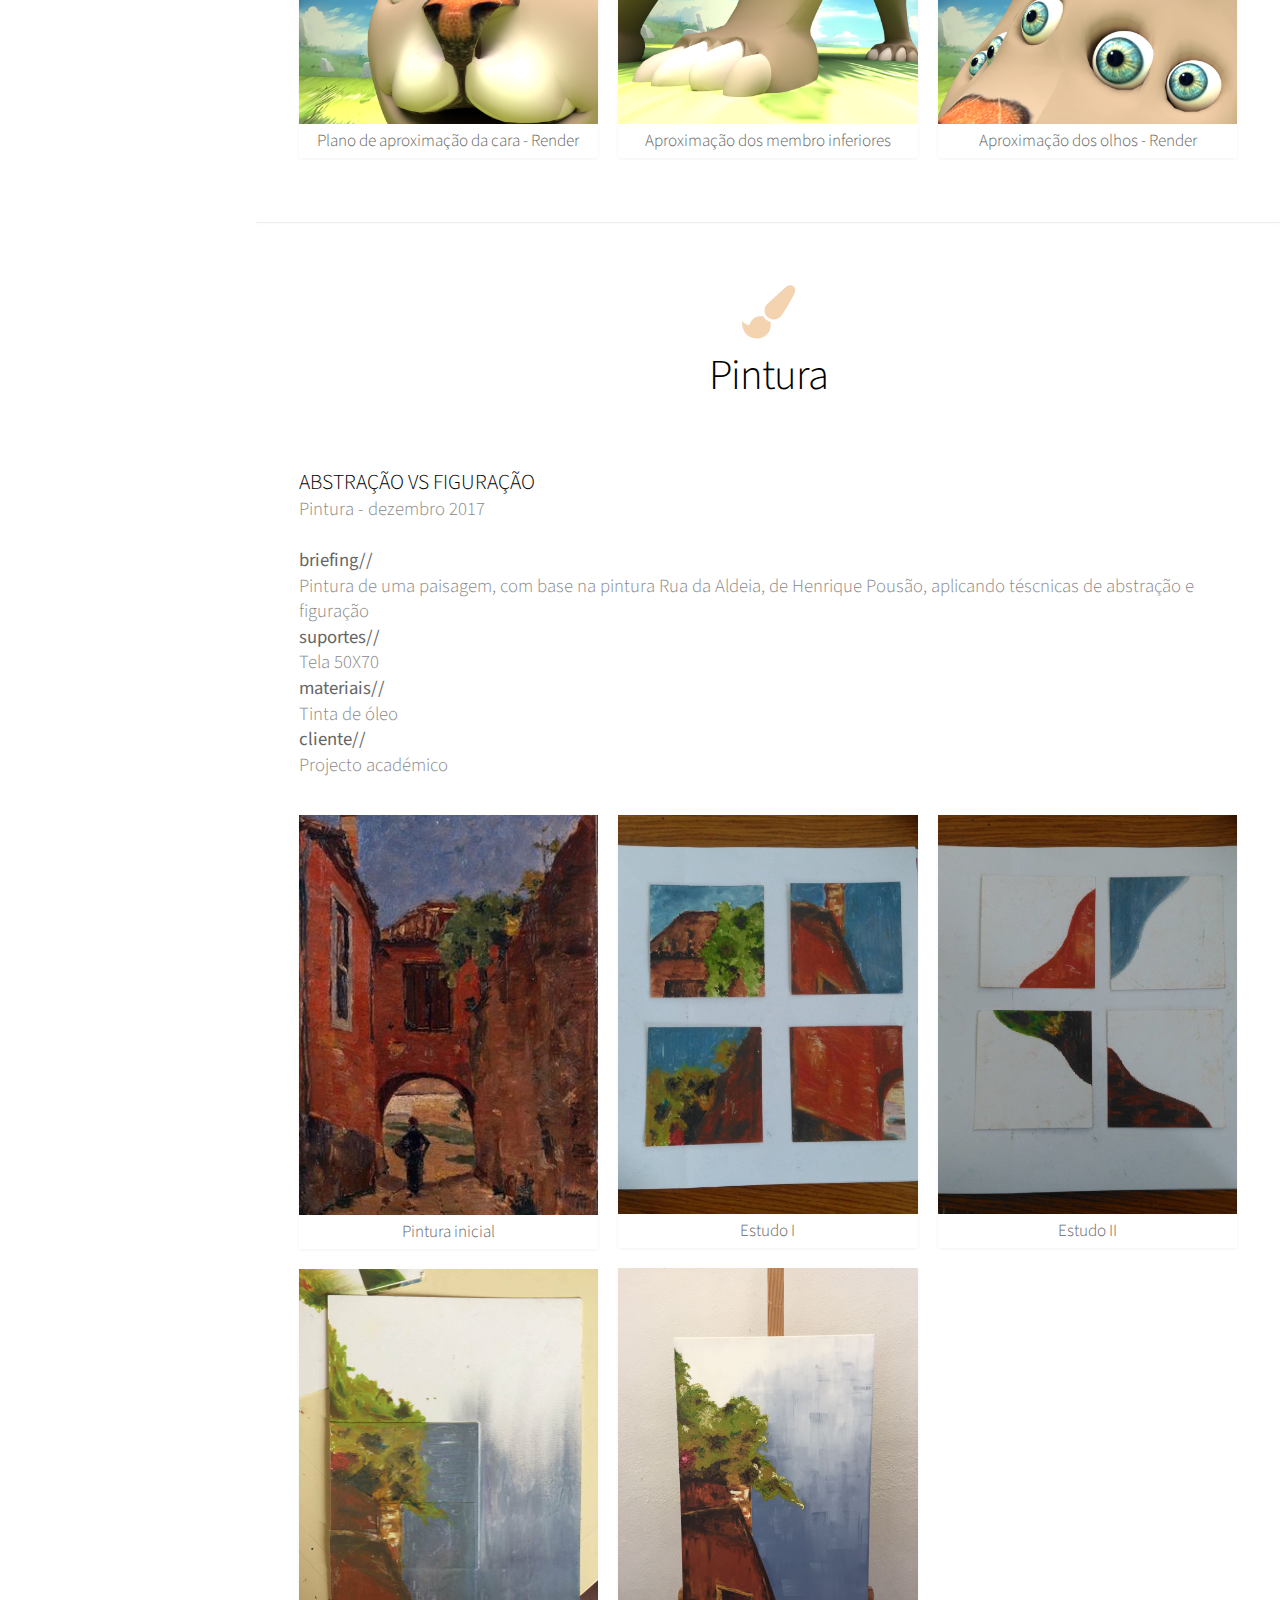
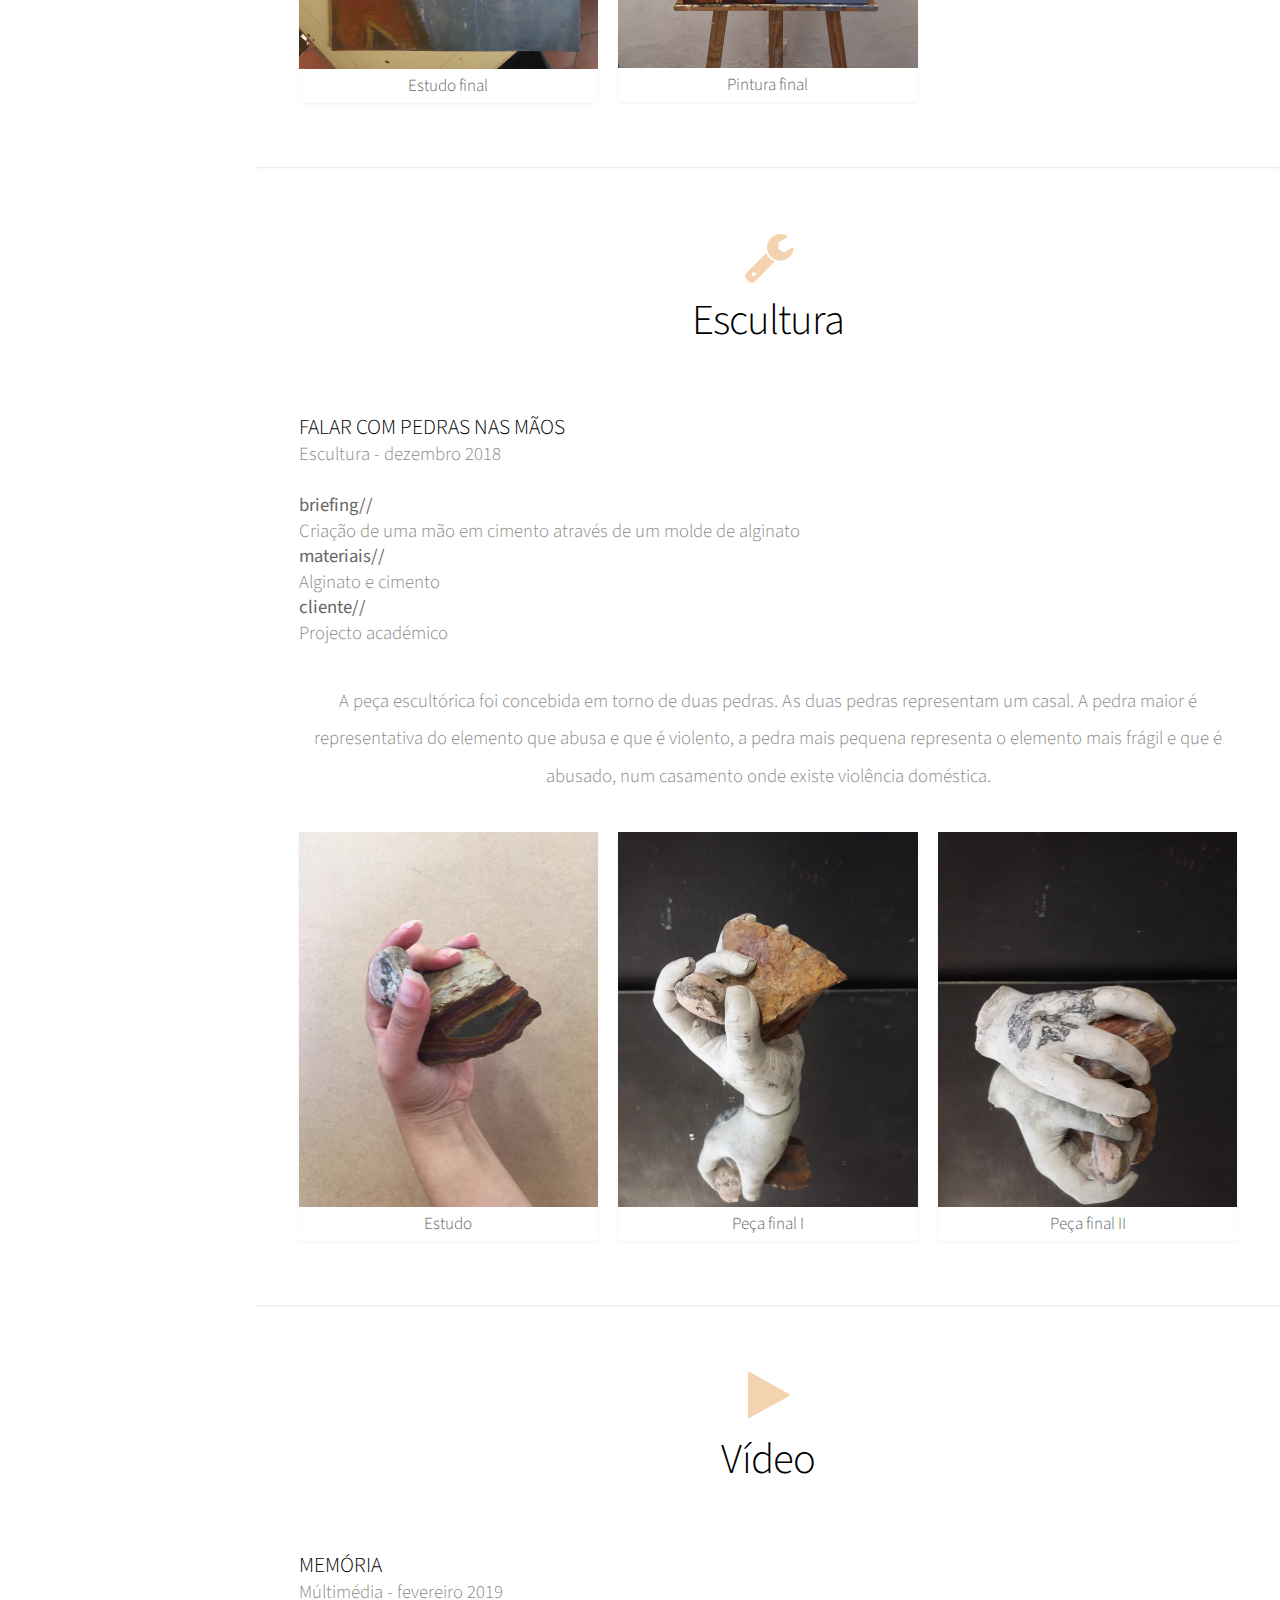
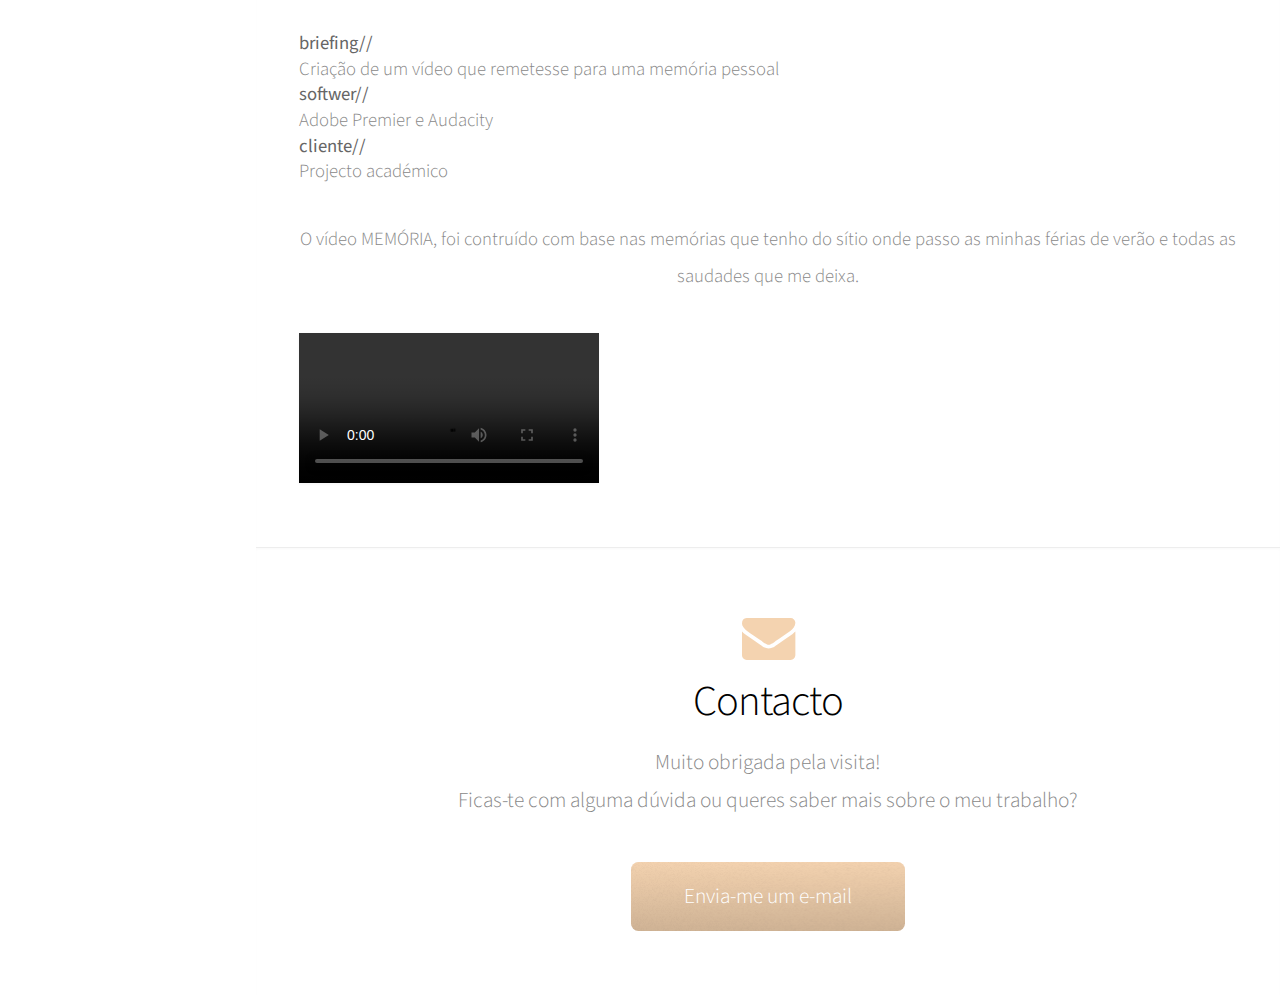
==== commit bafd7f43: "imagens compressed - frofro" ====
--- a/index.html
+++ b/index.html
@@ -245,7 +245,7 @@
 											<article class="item">
 												<a class="image fit"><img class="myImg" onclick="imagePopup(this, 'Página de boas-vindas e dieferentes ecrãs da aplicação')" src="images/1.jpg" alt="" /></a>
 												<header>
-													<h3>Página de boas-vindas e dieferentes ecrãs da aplicação</h3>
+													<h3>Diferentes ecrãs da aplicação</h3>
 												</header>
 											</article>
 										</div>
@@ -313,25 +313,25 @@
 								<div class="row">
 									<div class="col-4 col-12-mobile">
 										<article class="item">
-											<a class="image fit"><img class="myImg" onclick="imagePopup(this, 'Máquina de barbear - Render')" src="images/Untitled-1.png" alt="" /></a>
-											<header>
-												<h3>Máquina de barbear - Render</h3>
-											</header>
-										</article>
-									</div>
-									<div class="col-4 col-12-mobile">
-										<article class="item">
-											<a class="image fit"><img class="myImg" onclick="imagePopup(this, 'Corpo e tampa - Impressão 3D')" src="images/_MG_6434.JPG" alt="" /></a>
-											<header>
-												<h3>Corpo e tampa - Impressão 3D</h3>
-											</header>
-										</article>
-									</div>
-									<div class="col-4 col-12-mobile">
-										<article class="item">
-											<a class="image fit"><img class="myImg" onclick="imagePopup(this, 'Relação entre o objeto e o corpo - Impressão 3D')" src="images/_MG_6450.JPG" alt="" /></a>
-											<header>
-												<h3>Relação entre o objeto e o corpo - Impressão 3D</h3>
+											<a class="image fit"><img class="myImg" onclick="imagePopup(this, 'Render')" src="images/Untitled-1.png" alt="" /></a>
+											<header>
+												<h3>Máquina de barbear</h3>
+											</header>
+										</article>
+									</div>
+									<div class="col-4 col-12-mobile">
+										<article class="item">
+											<a class="image fit"><img class="myImg" onclick="imagePopup(this, 'Impressão 3D')" src="images/_MG_6434.JPG" alt="" /></a>
+											<header>
+												<h3>Corpo e tampa</h3>
+											</header>
+										</article>
+									</div>
+									<div class="col-4 col-12-mobile">
+										<article class="item">
+											<a class="image fit"><img class="myImg" onclick="imagePopup(this, 'Impressão 3D')" src="images/_MG_6450.JPG" alt="" /></a>
+											<header>
+												<h3>Relação objeto/corpo</h3>
 											</header>
 									</div>
 						</div>
@@ -393,9 +393,9 @@
 										</header>
 									</article>
 									<article class="item">
-										<a class="image fit"><img class="myImg" onclick="imagePopup(this, 'Plano de aproximação da personagem, onde se podem ver os pormenores de modelação e texturização dos pés e unhas.')" src="images/9.png" alt="" /></a>
-										<header>
-											<h3>Plano de aproximação dos membro inferiores - Render</h3>
+										<a class="image fit"><img class="myImg" onclick="imagePopup(this, 'Pormenores de modelação e texturização dos pés e unhas.')" src="images/9.png" alt="" /></a>
+										<header>
+											<h3>Membros inferiores - Render</h3>
 										</header>
 									</article>
 								</div>
@@ -407,9 +407,9 @@
 										</header>
 									</article>
 									<article class="item">
-										<a class="image fit"><img class="myImg" onclick="imagePopup(this, 'Plano de aproximação da personagem, onde se podem ver os pormenores de modelação e texturização das mãos e chama.')" src="images/10.png" alt="" /></a>
-										<header>
-											<h3>Plano de aproximação dos membro superiores - Render</h3>
+										<a class="image fit"><img class="myImg" onclick="imagePopup(this, 'Pormenores de modelação e texturização das mãos e chama.')" src="images/10.png" alt="" /></a>
+										<header>
+											<h3>Membro superiores - Render</h3>
 										</header>
 									</article>
 								</div>
@@ -463,9 +463,9 @@
 										</header>
 									</article>
 									<article class="item">
-										<a class="image fit"><img class="myImg" onclick="imagePopup(this, 'Plano de aproximação da personagem, onde se podem ver os pormenores de modelação e texturização dos pés e unhas.')" src="images/render_pormenor patas.png" alt="" /></a>
-										<header>
-											<h3>Plano de aproximação dos membro inferiores - Render</h3>
+										<a class="image fit"><img class="myImg" onclick="imagePopup(this, 'Pormenores dos pés e unhas.')" src="images/render_pormenor patas.png" alt="" /></a>
+										<header>
+											<h3>Aproximação dos membro inferiores</h3>
 										</header>
 									</article>
 								</div>
@@ -477,9 +477,9 @@
 										</header>
 									</article>
 									<article class="item">
-										<a class="image fit"><img class="myImg" onclick="imagePopup(this, 'Plano de aproximação da personagem, onde se podem ver os pormenores de modelação e texturização dos olhos.')" src="images/render_pormenor olhos.png" alt="" /></a>
-										<header>
-											<h3>Plano de aproximação dos olhos - Render</h3>
+										<a class="image fit"><img class="myImg" onclick="imagePopup(this, 'Pormenores de modelação e texturização dos olhos.')" src="images/render_pormenor olhos.png" alt="" /></a>
+										<header>
+											<h3>Aproximação dos olhos - Render</h3>
 										</header>
 									</article>
 								</div>
